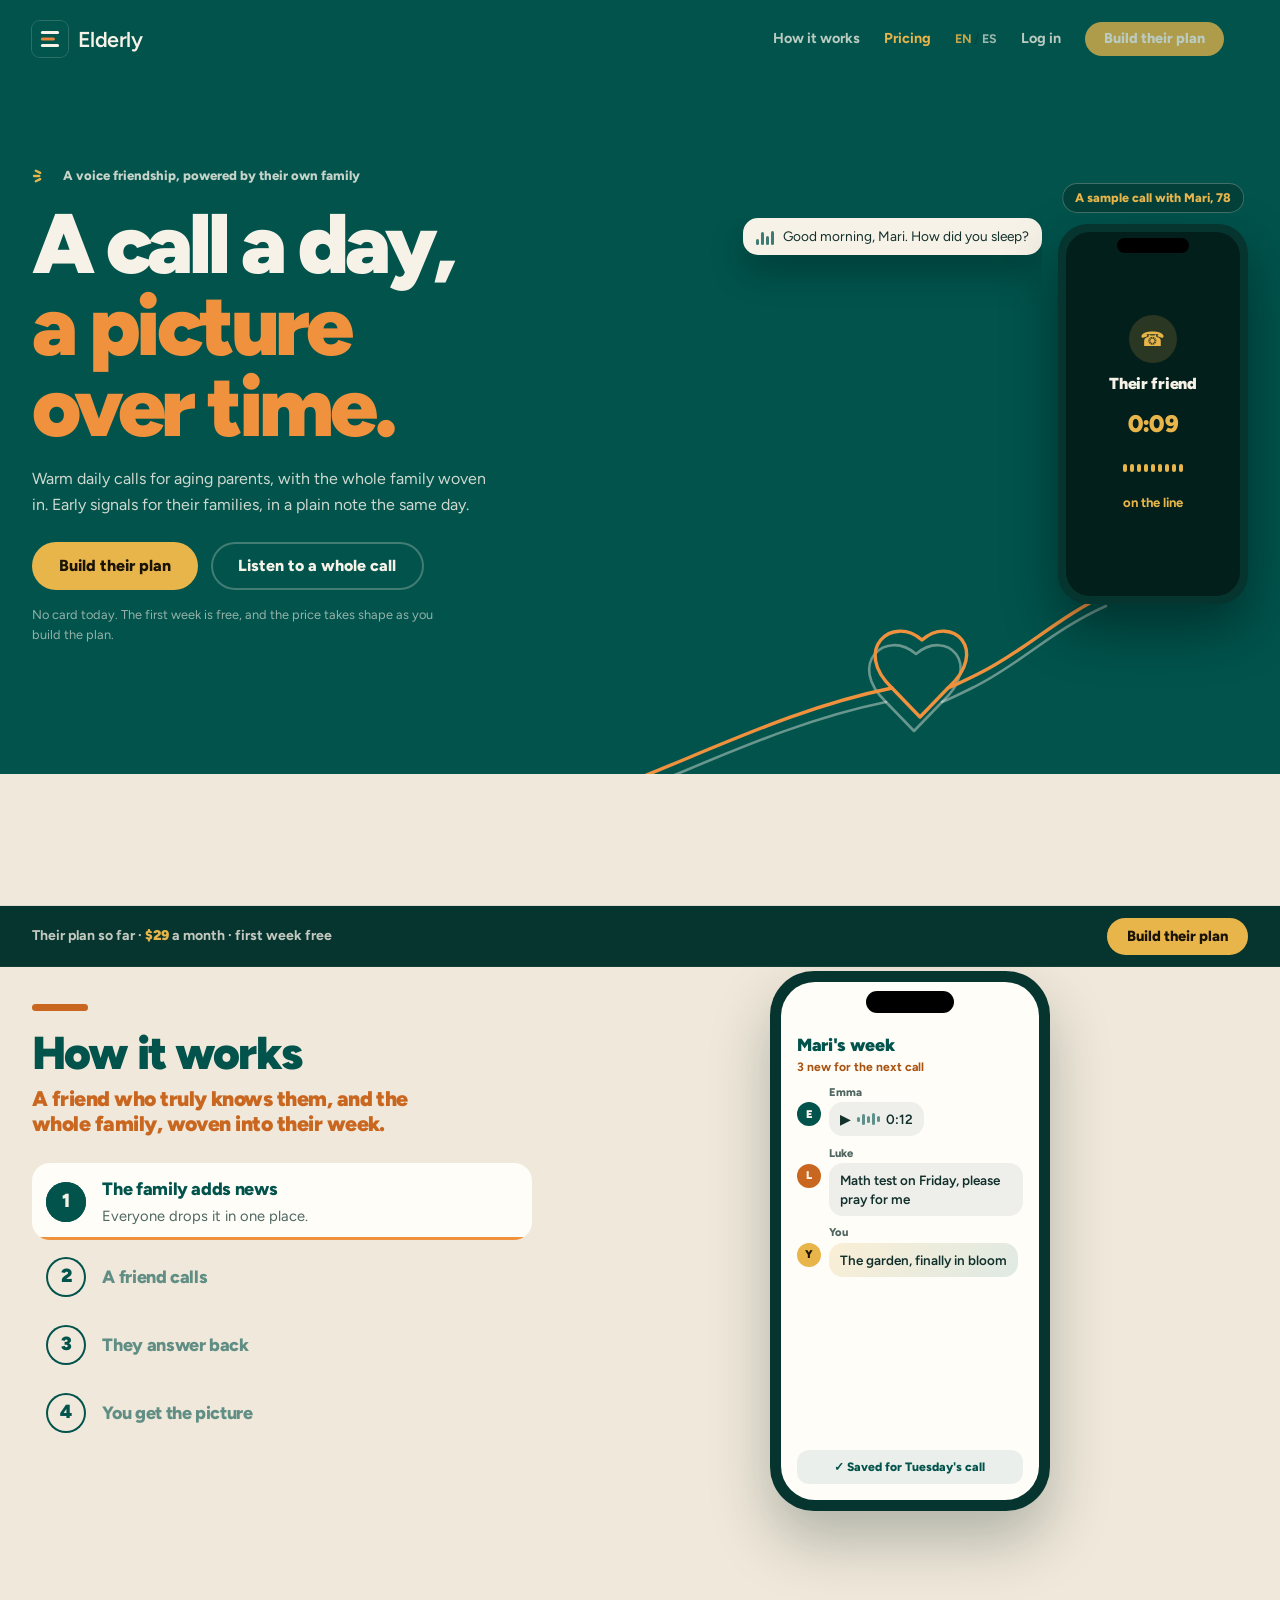
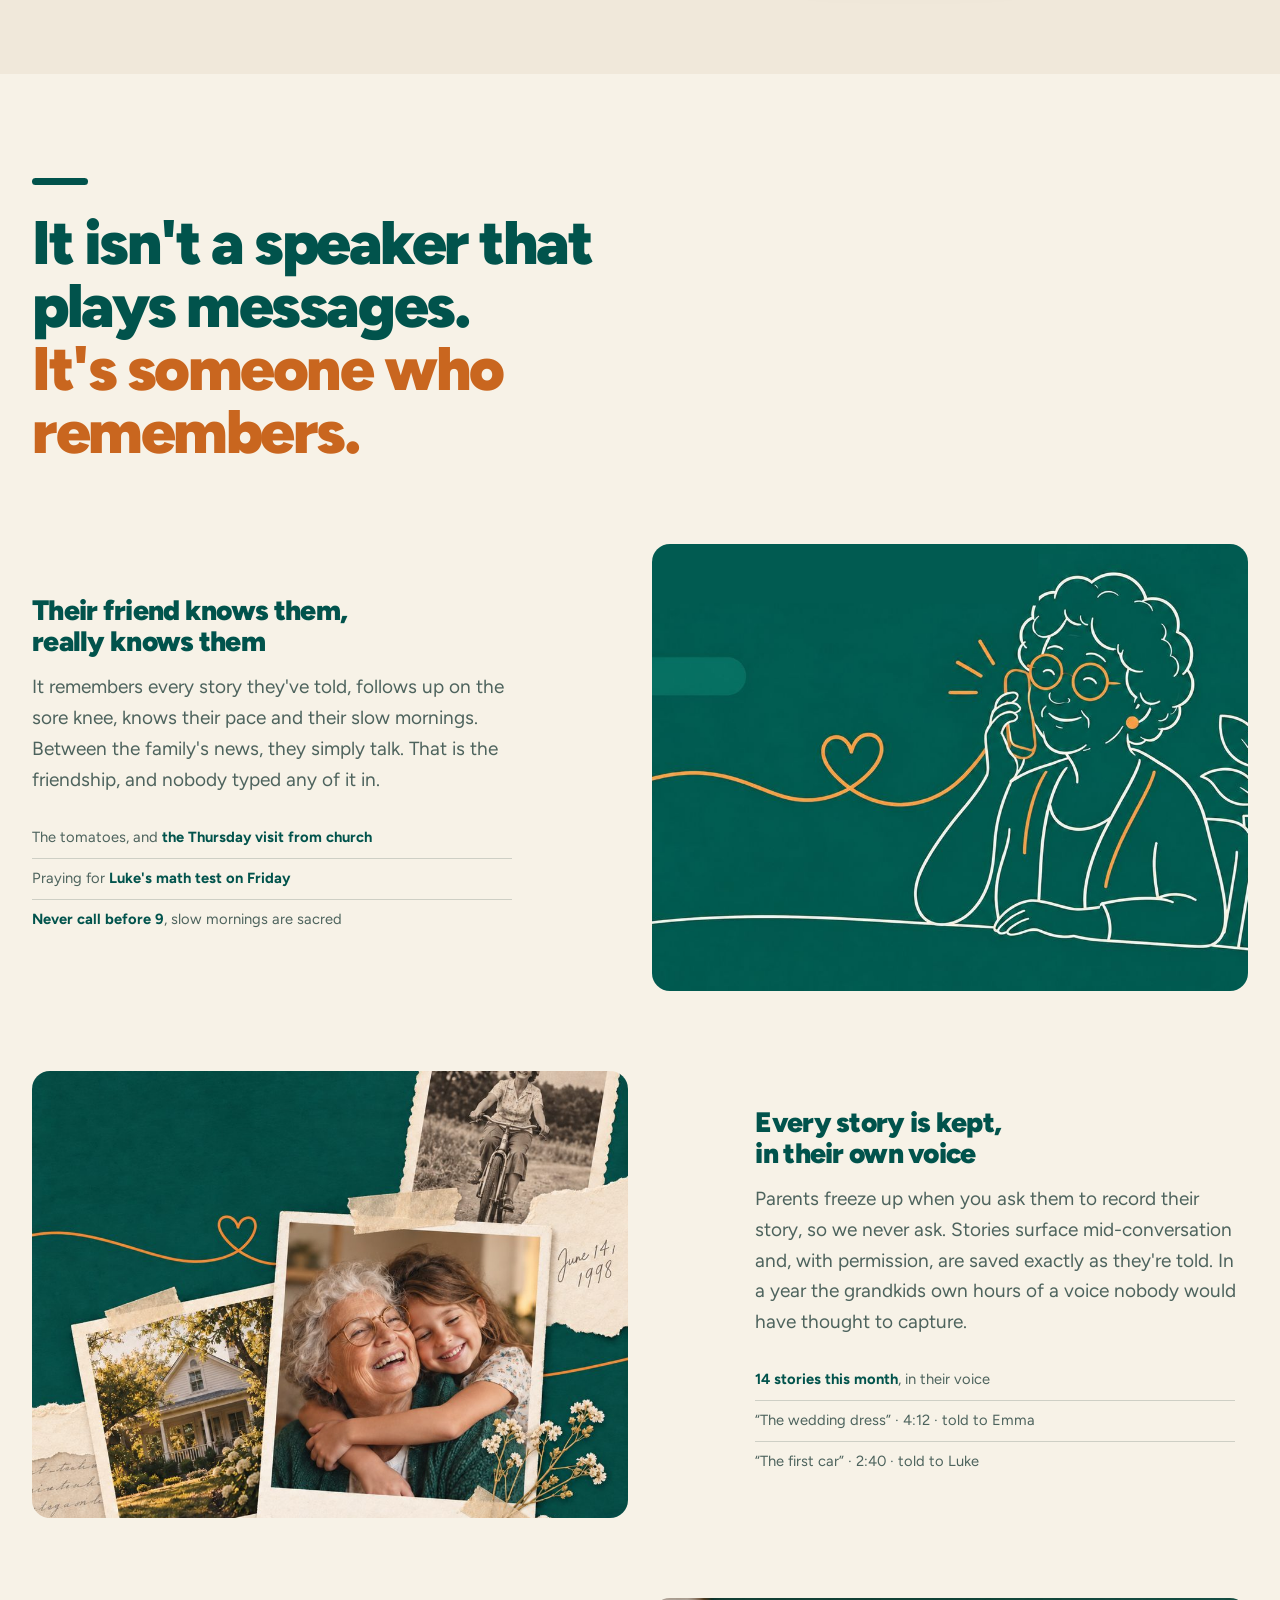
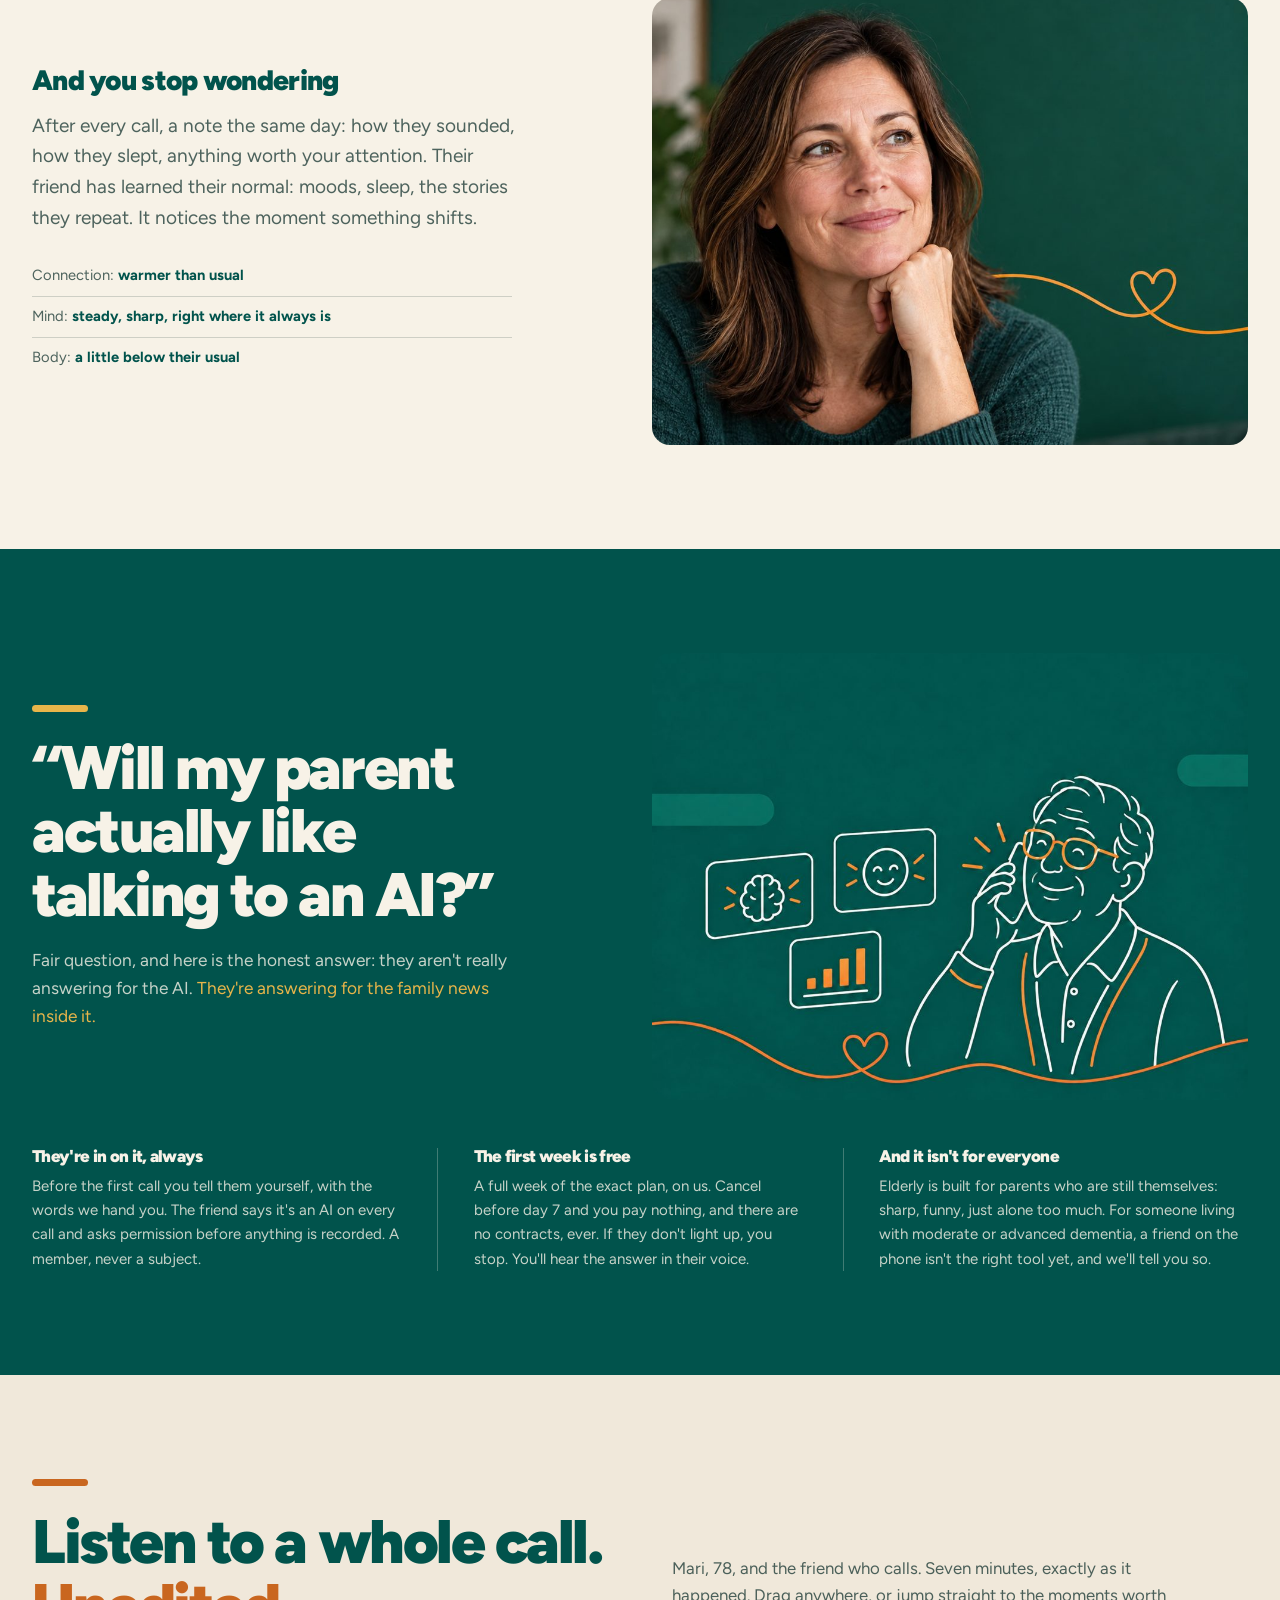
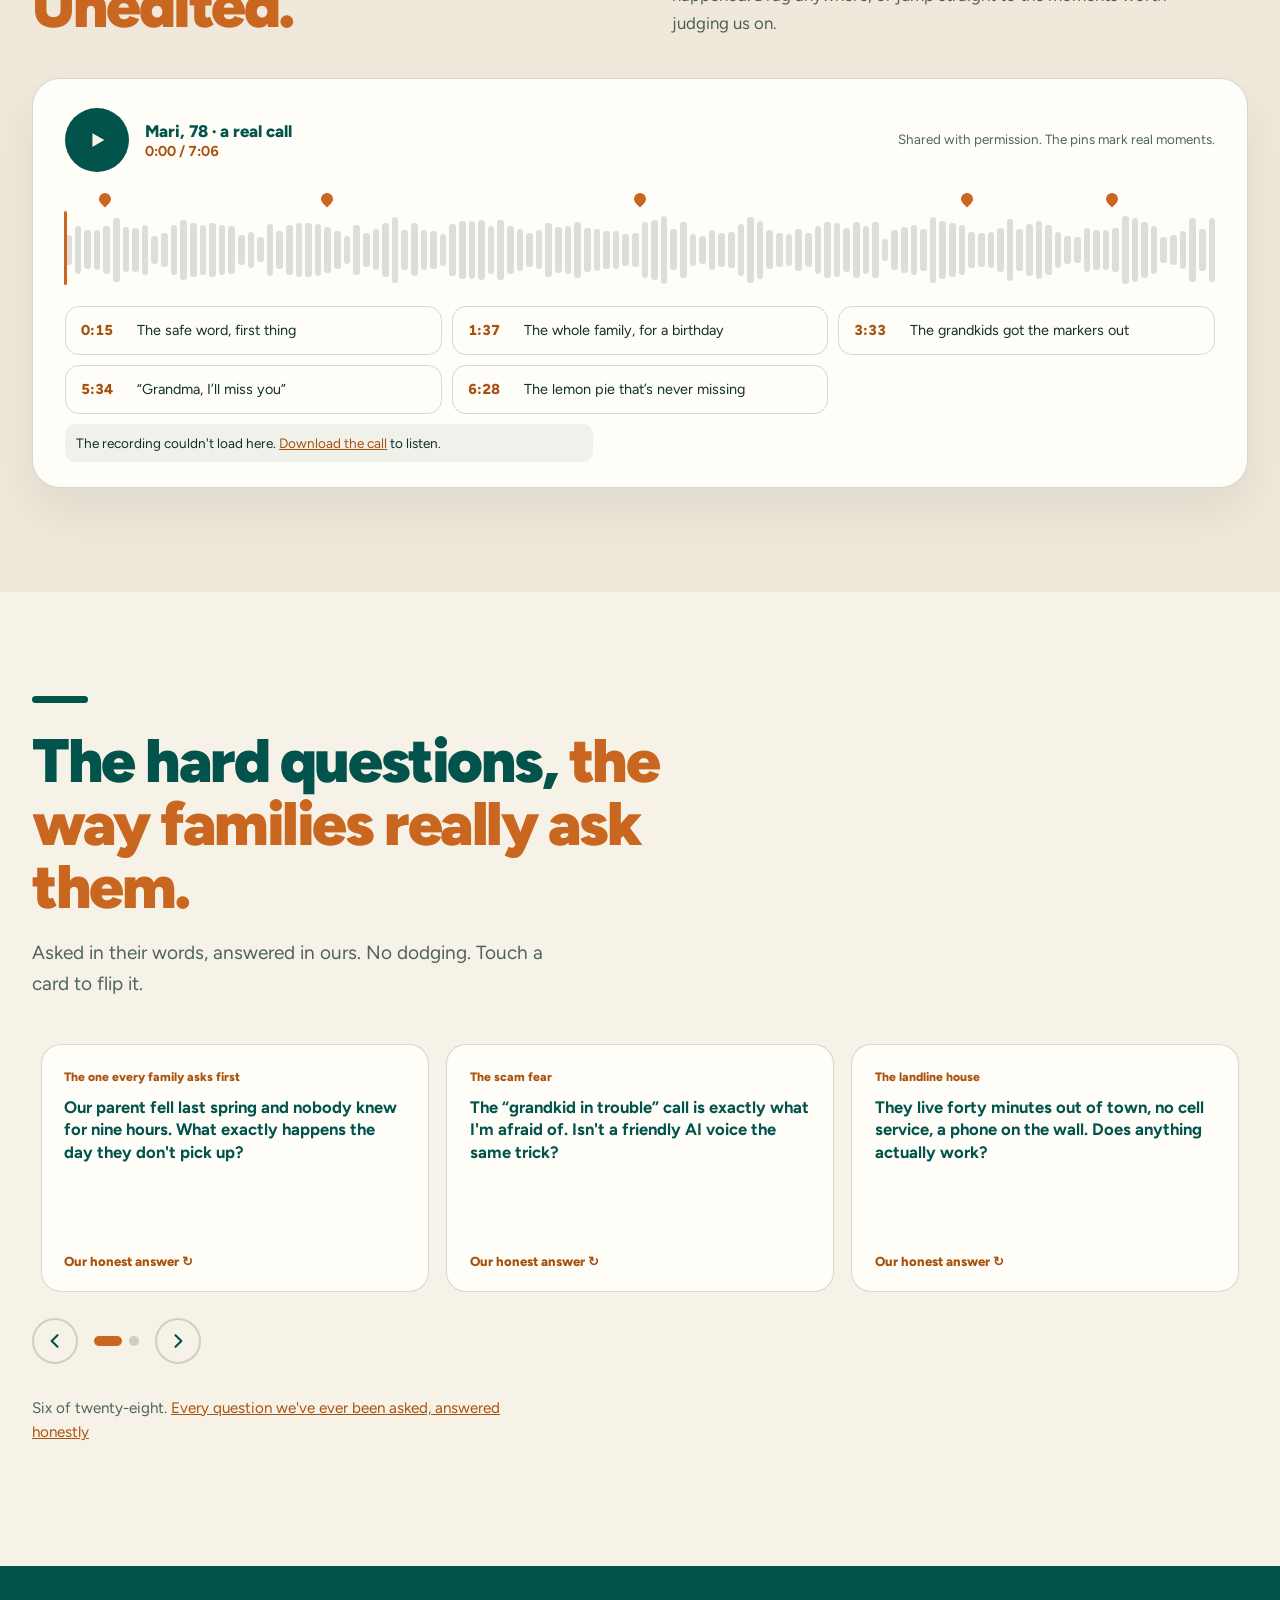
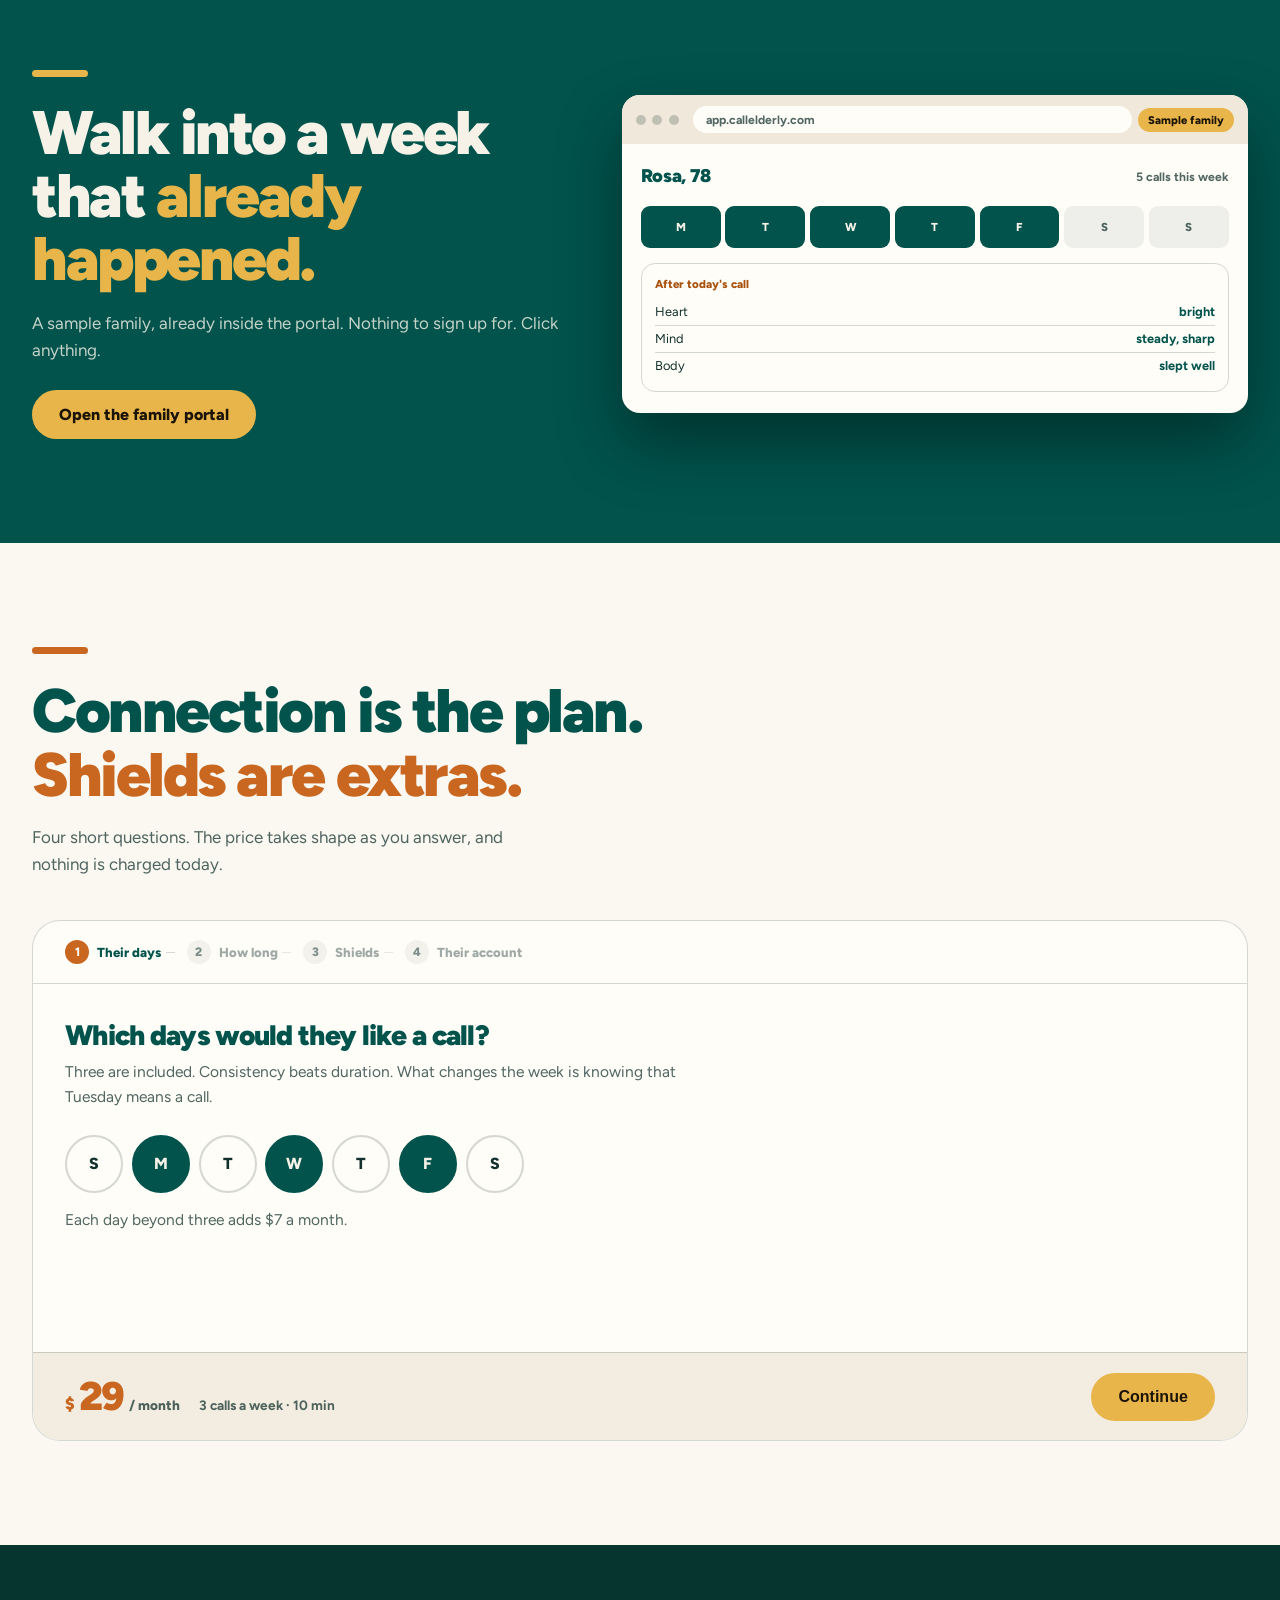
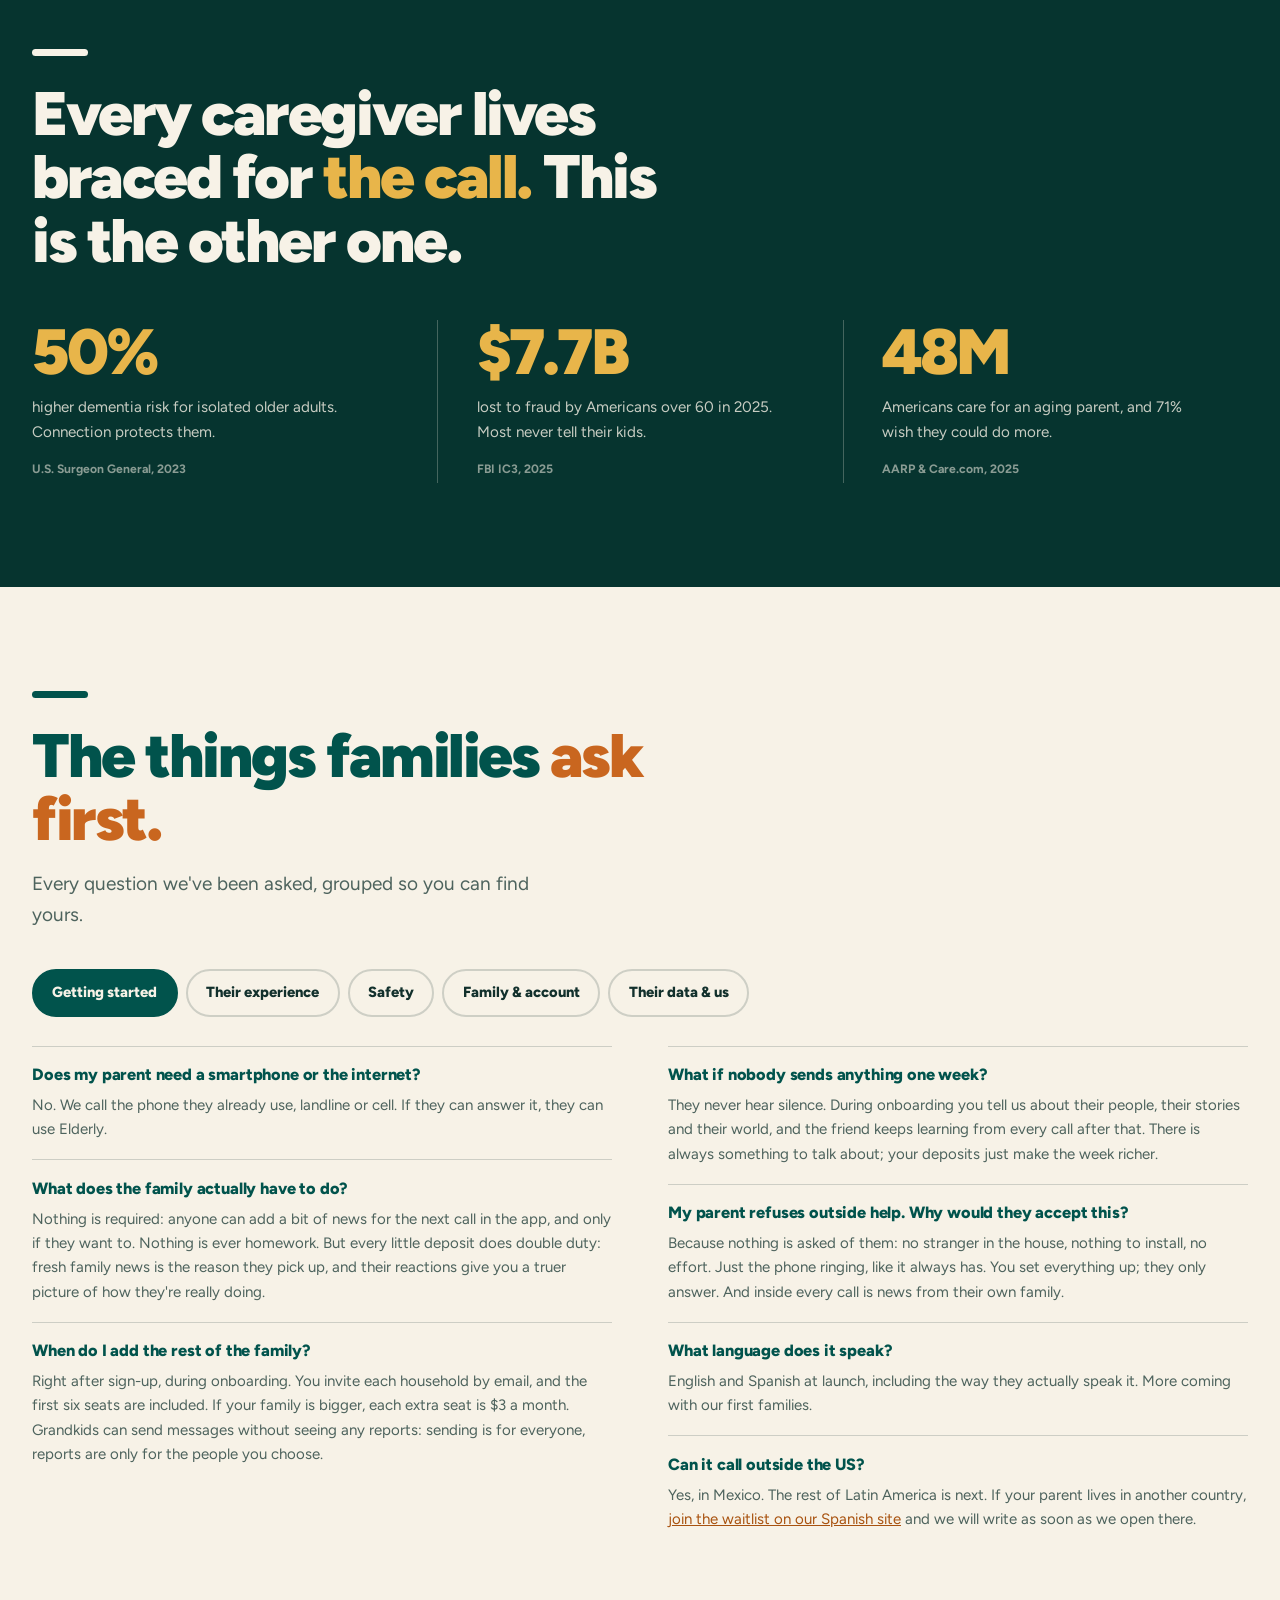
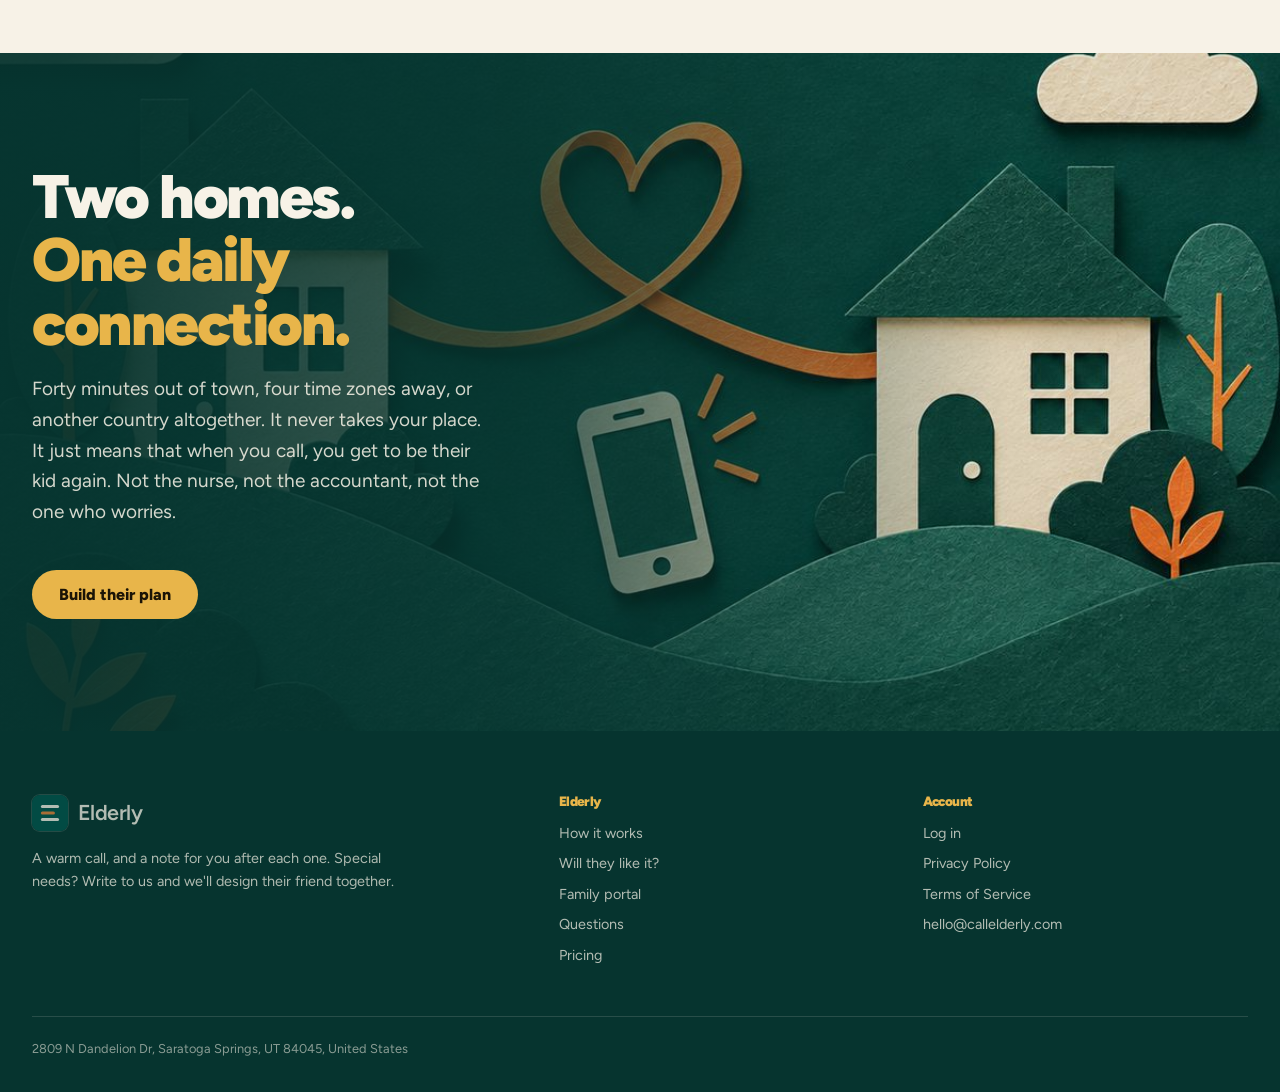
==== index.html @ 04bcf7d0 "En el celular los mensajes de la llamada ya no mueven la pagina Co-Authored-By: Claude Opus 5 <norep" ====
<!DOCTYPE html>
<html lang="en">
<head>
<meta charset="utf-8">
<link rel="icon" href="/favicon.svg" type="image/svg+xml">
<meta name="viewport" content="width=device-width, initial-scale=1">
<title>Elderly · A call a day, a picture over time</title>
<meta name="description" content="Warm daily calls for aging parents, with the whole family woven in. Early signals for their families, in a plain note after every call. From $29 a month.">
<meta name="theme-color" content="#01534C">
<link rel="alternate" hreflang="en" href="https://www.callelderly.com/">
<link rel="alternate" hreflang="es" href="https://www.callelderly.com/es">
<link rel="preconnect" href="https://fonts.googleapis.com">
<link rel="preconnect" href="https://fonts.gstatic.com" crossorigin>
<link href="https://fonts.googleapis.com/css2?family=Figtree:wght@400;500;600;700;800;900&family=Instrument+Serif:ital@0;1&display=swap" rel="stylesheet">
<style>
:root{
  /* core */
  --teal:#01534C; --forest:#06342F; --teal-up:#0C685E;
  --cream:#F7F2E7; --amber:#F0913E;
  /* extended, sampled from the brand photography */
  --oat:#F0E8DA; --honey:#E8B54A; --amber-dp:#C9661F; --amber-tx:#A8520F;
  --ink:#12302C; --ink-soft:rgba(18,48,44,.74);
  --rule:rgba(18,48,44,.18); --rule-c:rgba(247,242,231,.26);
  --w:min(100% - 3rem, 76rem);
}
*{box-sizing:border-box}
html{scroll-behavior:smooth}
body{margin:0;background:var(--cream);color:var(--ink);
  font-family:"Figtree",-apple-system,BlinkMacSystemFont,"Segoe UI",Roboto,sans-serif;
  font-size:19px;line-height:1.62;-webkit-font-smoothing:antialiased;overflow-x:hidden}
h1,h2,h3,h4{margin:0;font-weight:900;letter-spacing:-.04em;line-height:1.02;color:var(--teal)}
.d1{font-size:clamp(2.3rem,4.7vw,4.3rem)}
.d2{font-size:clamp(2.1rem,4.8vw,3.9rem);line-height:1.03}
.d3{font-size:clamp(1.3rem,2.2vw,1.85rem);letter-spacing:-.025em;line-height:1.12}
p{margin:0 0 1.05rem;max-width:33rem;color:var(--ink-soft)}
a{color:var(--amber-tx)}
img{display:block;max-width:100%}
:focus-visible{outline:3px solid var(--amber-tx);outline-offset:3px}
.w{width:var(--w);margin-inline:auto}
.pad{padding:6.5rem 0}
@media(max-width:800px){.pad{padding:3.6rem 0}body{font-size:18px}}
.serif{font-family:"Instrument Serif",Georgia,serif;font-weight:400;letter-spacing:-.01em}
.amb{color:var(--amber)}
.ter{color:var(--amber-dp)}
.ter-s{color:var(--amber-tx)}
.hon{color:var(--honey)}

/* surfaces */
.s-teal{background:var(--teal);color:var(--cream)}
.s-forest{background:var(--forest);color:var(--cream)}
.s-oat{background:var(--oat)}
.s-teal h1,.s-teal h2,.s-teal h3,.s-teal h4,.s-forest h2,.s-forest h3,.s-forest h4{color:var(--cream)}
.s-teal p,.s-forest p{color:rgba(247,242,231,.8)}
.s-teal a,.s-forest a{color:var(--honey)}
.s-oat h2,.s-oat h3,.s-oat h4{color:var(--teal)}

/* rules: the logo bar used as a structural device */
.bar{height:7px;border-radius:4px;background:var(--teal);width:56px}
.bar.a{background:var(--amber)} .bar.t{background:var(--amber-dp)} .bar.c{background:var(--cream)} .bar.h{background:var(--honey)}
hr.hair{border:0;border-top:1px solid var(--rule);margin:0}
.s-teal hr.hair,.s-forest hr.hair{border-top-color:var(--rule-c)}

/* buttons */
.btn{display:inline-flex;align-items:center;gap:.5rem;background:var(--honey);color:#1B1406;text-decoration:none;
  font-weight:800;padding:.92rem 1.7rem;border-radius:999px;font-size:1rem;border:0;cursor:pointer;line-height:1.2}
.btn:hover{background:var(--amber)}
.btn.line{background:transparent;color:var(--cream);box-shadow:inset 0 0 0 2px var(--rule-c)}
.btn.line:hover{box-shadow:inset 0 0 0 2px var(--amber);background:rgba(240,145,62,.12)}
.btn.dark{background:var(--teal);color:var(--cream)}
.btn.dark:hover{background:var(--forest)}
.btn.sm{padding:.55rem 1.2rem;font-size:.9rem}

/* nav */
.nav{position:absolute;top:0;left:0;right:0;z-index:30}
.nav .w{display:flex;align-items:center;gap:1.3rem;height:78px}
.logo{display:flex;align-items:center;gap:.6rem;text-decoration:none;color:var(--cream);font-weight:600;font-size:1.35rem;letter-spacing:-.02em}
.logo .mark{width:36px;height:36px;flex:none;border-radius:8px;box-shadow:0 0 0 1px rgba(247,242,231,.18)}
.logo i{font-style:normal;color:var(--amber)}
.nav menu{margin:0;padding:0;margin-left:auto;list-style:none;display:flex;align-items:center;gap:1.5rem;font-size:.9rem;font-weight:700}
.nav menu a{color:var(--cream);text-decoration:none;opacity:.75}
.nav menu a:hover{opacity:1}
.lang{display:flex;gap:.15rem;font-size:.78rem;opacity:.85}
.lang a{opacity:.55}.lang a[aria-current]{opacity:1;color:var(--honey)!important}
@media(max-width:920px){.nav menu .hs{display:none}}

/* ---------------- HERO ---------------- */
.hero{position:relative;background:var(--teal);min-height:min(86vh,820px);display:flex;align-items:center;
  padding:6rem 0 2.6rem;overflow:hidden;isolation:isolate}
.hero .w{position:relative;z-index:2}
.hero .grid{display:grid;grid-template-columns:1.05fr .95fr;gap:2.6rem;align-items:center}
@media(max-width:1000px){.hero .grid{grid-template-columns:1fr;gap:2.2rem}}
.hero .kicker{display:flex;align-items:center;gap:.7rem;font-size:.82rem;font-weight:800;color:rgba(247,242,231,.8);margin-bottom:1.05rem}
.hero h1{color:var(--cream);max-width:12ch;font-size:clamp(3rem,6.6vw,6.2rem);line-height:.96;letter-spacing:-.05em}
.hero h1 .l2{display:block;color:var(--amber)}
.hero .sub{font-size:clamp(1rem,1.25vw,1.1rem);color:rgba(247,242,231,.84);max-width:29rem;margin-top:1.2rem}
.hero .acts{display:flex;gap:.8rem;flex-wrap:wrap;align-items:center;margin-top:1.5rem}
.hero .fine{font-size:.8rem;color:rgba(247,242,231,.6);margin-top:.9rem;max-width:26rem}
.cord{position:absolute;left:0;right:0;bottom:-2px;z-index:1;pointer-events:none}
.cord path{fill:none;stroke:var(--amber);stroke-width:4;stroke-linecap:round;stroke-linejoin:round}
.cord .echo path{stroke:var(--cream);stroke-width:3;opacity:.5}
@media(prefers-reduced-motion:no-preference){
  .cord path{stroke-dasharray:2600;stroke-dashoffset:2600;animation:draw 2.1s cubic-bezier(.5,0,.2,1) .25s forwards}
}
@keyframes draw{to{stroke-dashoffset:0}}

/* physical artifacts, deliberately different materials */
.note{position:absolute;z-index:3;background:var(--cream);color:var(--ink);padding:1rem 1.15rem;border-radius:3px;
  max-width:19rem;box-shadow:0 22px 46px rgba(0,0,0,.34);transform:rotate(-1.6deg);font-size:.88rem;line-height:1.42}
.note .t{font-size:.7rem;font-weight:800;color:var(--amber-tx);margin-bottom:.35rem}
.note .row{display:flex;justify-content:space-between;gap:.8rem;padding:.24rem 0;border-top:1px solid var(--rule)}
.note .row:first-of-type{border-top:0}
.note .row b{color:var(--teal);font-weight:800}
.note.pos{right:6%;bottom:16%}
.chip{position:absolute;z-index:3;right:34%;top:22%;display:inline-flex;align-items:center;gap:.6rem;
  background:rgba(6,52,47,.72);backdrop-filter:blur(6px);box-shadow:inset 0 0 0 1px var(--rule-c);
  color:var(--cream);border-radius:999px;padding:.55rem 1rem .55rem .7rem;font-size:.82rem;font-weight:700}
.chip .dot{width:26px;height:26px;border-radius:50%;background:var(--amber);color:#1B1406;display:grid;place-items:center;font-size:.72rem;font-weight:900}
@media(max-width:1000px){
  .hero{padding:7rem 0 3rem;min-height:0}
}


/* ---------------- HERO CALL SIMULATION ---------------- */
.callstage{display:flex;align-items:center;justify-content:flex-end;gap:1rem}
.bubbles{list-style:none;margin:0;padding:0;flex:1 1 auto;min-width:0;height:392px;overflow:hidden;
  display:flex;flex-direction:column;align-items:flex-end;justify-content:flex-start;gap:.48rem}
.b.out{opacity:0!important;transform:translateY(-14px)!important}
.b{position:relative;max-width:20rem;background:var(--cream);color:var(--ink);
  border-radius:15px;padding:.58rem .8rem;font-size:.855rem;line-height:1.36;
  box-shadow:0 16px 34px rgba(0,0,0,.26);display:flex;gap:.6rem;align-items:flex-start}
.b p{margin:0;max-width:none;color:var(--ink)}
.b::after{content:"";position:absolute;right:-8px;top:1.15rem;
  border:8px solid transparent;border-right:0;border-left-color:var(--cream)}
.b.her{background:var(--honey);margin-right:2rem}
.b.her::after{border-left-color:var(--honey)}
.vb{display:flex;align-items:flex-end;gap:2px;height:14px;flex:none;margin-top:.22rem}
.vb i{display:block;width:3px;border-radius:2px;background:var(--teal);opacity:.75}
.vb i:nth-child(1){height:6px}.vb i:nth-child(2){height:13px}
.vb i:nth-child(3){height:9px}.vb i:nth-child(4){height:14px}
.b.her .vb i{background:#5E3A12;opacity:.8}
.b.note{flex-direction:column;gap:.1rem;transform:rotate(-1.3deg);padding:.72rem .88rem;max-width:18rem}
.b.note .nt{font-size:.7rem;font-weight:800;color:var(--amber-tx);margin-bottom:.35rem}
.b.note .nr{display:flex;justify-content:space-between;gap:.9rem;padding:.2rem 0;
  border-top:1px solid var(--rule);font-size:.82rem}
.b.note .nr:first-of-type{border-top:0}
.b.note .nr b{color:var(--teal);font-weight:800}

.phone-wrap{position:relative;flex:none}
.cordlink{position:absolute;right:calc(100% - 54px);top:calc(100% - 30px);width:760px;height:300px;z-index:0;pointer-events:none;overflow:visible}
.cordlink path{fill:none;stroke:var(--amber);stroke-width:3.4;stroke-linecap:round;stroke-linejoin:round}
.cordlink .echo path{stroke:var(--cream);stroke-width:2.6;opacity:.42}
@media(prefers-reduced-motion:no-preference){
  .cordlink path{stroke-dasharray:1700;stroke-dashoffset:1700;animation:draw 2.4s cubic-bezier(.5,0,.2,1) .3s forwards}
}
@media(max-width:1000px){.cordlink{display:none}}
.ring{position:absolute;left:50%;top:50%;width:206px;height:206px;margin:-103px 0 0 -103px;
  border:2px solid var(--amber);border-radius:50%;opacity:0}
.phone{position:relative;width:190px;height:380px;border-radius:30px;background:var(--forest);
  padding:8px;box-shadow:0 24px 54px rgba(0,0,0,.4);z-index:2}
.notch{position:absolute;left:50%;top:14px;transform:translateX(-50%);width:72px;height:15px;
  border-radius:9px;background:#000;z-index:3}
.screen{position:relative;height:100%;border-radius:24px;background:#031F1B;overflow:hidden}
.scr{position:absolute;inset:0;display:flex;flex-direction:column;align-items:center;
  justify-content:center;gap:.5rem;padding:1.4rem 1rem;text-align:center}
.scr[hidden]{display:none}
.avatar{width:62px;height:62px;border-radius:50%;background:rgba(232,181,74,.16);color:var(--honey);
  display:grid;place-items:center;font-size:1.6rem;line-height:1}
.avatar.sm{width:48px;height:48px;font-size:1.25rem}
.avatar.done{background:var(--honey);color:#06342F}
.scr .who{margin:0;font-weight:900;font-size:1rem;color:var(--cream);letter-spacing:-.02em}
.scr .state{margin:0;font-size:.82rem;font-weight:700;color:var(--honey)}
.scr .timer{margin:0;font-weight:900;font-size:1.5rem;color:var(--honey);
  font-variant-numeric:tabular-nums;letter-spacing:-.03em}
.keys{display:flex;gap:.8rem;margin-top:.9rem;align-items:center}
.key{width:50px;height:50px;border-radius:50%;display:grid;place-items:center;font-size:1.2rem;border:0}
.key.no{background:rgba(247,242,231,.14);color:var(--cream)}
.key.yes{width:auto;padding:0 1.15rem;height:50px;border-radius:999px;background:var(--honey);
  color:#06342F;font:inherit;font-weight:800;font-size:.92rem;cursor:pointer}
.key.yes:hover{background:var(--cream)}
.wave{display:flex;align-items:center;gap:3px;height:26px;margin:.2rem 0}
.wave i{display:block;width:4px;height:8px;border-radius:2px;background:var(--honey)}
.replay{margin-top:.9rem;border:2px solid rgba(232,181,74,.45);background:transparent;color:var(--honey);
  font:inherit;font-weight:800;font-size:.85rem;padding:.45rem 1rem;border-radius:999px;cursor:pointer}
.replay:hover{border-color:var(--honey)}

/* motion, only when the visitor allows it */
.callstage.js .b{opacity:0;transform:translateX(22px) rotate(0)}
.callstage.js .b.note{transform:translateX(22px) rotate(-1.3deg)}
@media(prefers-reduced-motion:no-preference){
  .callstage.js .b{transition:opacity .5s ease,transform .5s cubic-bezier(.2,.7,.3,1)}
  .callstage.js .b[data-in]{opacity:1;transform:none}
  .callstage.js .b.note[data-in]{opacity:1;transform:rotate(-1.3deg)}
  .callstage.ringing .ring{animation:pulse 1.9s ease-out infinite}
  .callstage.ringing .r2{animation-delay:.95s}
  .callstage.live .wave i{animation:talk 1s ease-in-out infinite}
  .wave i:nth-child(2){animation-delay:.08s}.wave i:nth-child(3){animation-delay:.16s}
  .wave i:nth-child(4){animation-delay:.24s}.wave i:nth-child(5){animation-delay:.32s}
  .wave i:nth-child(6){animation-delay:.4s}.wave i:nth-child(7){animation-delay:.48s}
  .wave i:nth-child(8){animation-delay:.56s}.wave i:nth-child(9){animation-delay:.64s}
}
@media(prefers-reduced-motion:reduce){
  .callstage.js .b{opacity:1;transform:none}
  .callstage.js .b.note{transform:rotate(-1.3deg)}
}
@keyframes pulse{0%{opacity:.5;transform:scale(.72)}100%{opacity:0;transform:scale(1.35)}}
@keyframes talk{0%,100%{height:7px}50%{height:24px}}

@media(max-width:1000px){
  .callstage{flex-direction:column;align-items:center;gap:1.4rem}
  /* En vertical la lista tiene alto fijo y crece desde abajo, como un chat: asi la
     pagina no salta cada vez que entra o se va un mensaje. Arriba se desvanece. */
  .bubbles{order:2;align-items:stretch;width:100%;max-width:26rem;
    height:clamp(210px,30svh,280px);justify-content:flex-end;overflow:hidden;
    -webkit-mask-image:linear-gradient(to bottom,transparent 0,#000 16%,#000 100%);
            mask-image:linear-gradient(to bottom,transparent 0,#000 16%,#000 100%)}
  .b{max-width:none}
  .b::after{display:none}
  .b.her{margin-right:0;margin-left:2rem}
  .phone-wrap{order:1}
  .callstage.js .b,.callstage.js .b.note{transform:translateY(14px)}
  .callstage.js .b[data-in]{transform:none}
  .callstage.js .b.note[data-in]{transform:rotate(-1.3deg)}
}

/* ---------------- THE WEEK ---------------- */
.week{display:grid;grid-template-columns:.9fr 1.35fr .9fr;gap:3rem;margin-top:3.2rem}
@media(max-width:900px){.week{grid-template-columns:1fr;gap:2.2rem}}
.day{font-family:"Instrument Serif",Georgia,serif;font-size:2.6rem;line-height:1;color:var(--amber-dp);margin-bottom:.7rem}
.week p{max-width:none;font-size:.97rem}
.week .mid{border-left:1px solid var(--rule);border-right:1px solid var(--rule);padding-inline:3rem}
@media(max-width:900px){.week .mid{border:0;border-top:1px solid var(--rule);border-bottom:1px solid var(--rule);padding:2rem 0}}

/* ---------------- EDITORIAL ROWS ---------------- */
.ed{display:grid;grid-template-columns:repeat(12,1fr);gap:1.5rem;align-items:center;margin-top:5rem}
.ed:first-of-type{margin-top:3rem}
.ed .t{grid-column:1/6}
.ed .i{grid-column:7/13}
.ed.rev .t{grid-column:8/13}
.ed.rev .i{grid-column:1/7;grid-row:1}
.ed img{width:100%;aspect-ratio:4/3;object-fit:cover;border-radius:18px}
@media(max-width:900px){.ed{grid-template-columns:1fr;gap:1.4rem;margin-top:3.2rem}
  .ed .t,.ed .i,.ed.rev .t,.ed.rev .i{grid-column:1/-1;grid-row:auto}}
.lines{margin-top:1.4rem;max-width:30rem}
.lines div{padding:.5rem 0;border-top:1px solid var(--rule);font-size:.92rem;color:var(--ink-soft)}
.lines div:first-child{border-top:0}
.lines b{color:var(--teal)}
.s-teal .lines div{border-top-color:var(--rule-c);color:rgba(247,242,231,.8)}
.s-teal .lines b{color:var(--honey)}

/* ---------------- PROMISES ---------------- */
.prom{display:grid;grid-template-columns:repeat(3,1fr);gap:0;margin-top:3rem}
@media(max-width:860px){.prom{grid-template-columns:1fr}}
.prom>div{padding:0 2.2rem;border-left:1px solid var(--rule-c)}
.prom>div:first-child{padding-left:0;border-left:0}
.prom>div:last-child{padding-right:0}
@media(max-width:860px){.prom>div{padding:1.8rem 0 0;border-left:0;border-top:1px solid var(--rule-c)}
  .prom>div:first-child{padding-top:0;border-top:0}}
.prom h4{font-size:1.06rem;margin-bottom:.55rem}
.prom p{font-size:.94rem;max-width:none;margin:0}

/* ---------------- QUESTIONS ---------------- */
.qs{columns:2;column-gap:3.5rem;margin-top:3rem}
@media(max-width:860px){.qs{columns:1}}
details{break-inside:avoid;border-top:1px solid var(--rule);padding:1.2rem 0}
details summary{cursor:pointer;list-style:none;display:block}
details summary::-webkit-details-marker{display:none}
details .lbl{font-size:.74rem;font-weight:800;color:var(--amber-tx);margin-bottom:.4rem}
details .ask{font-size:1.02rem;font-weight:700;color:var(--teal);line-height:1.34;display:flex;gap:.8rem}
details .ask::after{content:"+";margin-left:auto;color:var(--amber-tx);font-weight:900;flex:none}
details[open] .ask::after{content:"–"}
details .ans{margin:.8rem 0 0;font-size:.95rem;max-width:none;padding-left:0;border-left:3px solid var(--amber);padding-left:1rem}

/* ---------------- PRICE ---------------- */
.pricegrid{display:grid;grid-template-columns:1.1fr .9fr;gap:4rem;margin-top:3rem;align-items:start}
@media(max-width:900px){.pricegrid{grid-template-columns:1fr;gap:2.4rem}}
.bignum{font-size:clamp(5rem,13vw,10rem);font-weight:900;letter-spacing:-.06em;line-height:.82;color:var(--amber-dp)}
.incl{margin:2rem 0 0;padding:0;list-style:none;max-width:30rem}
.incl li{padding:.72rem 0;border-top:1px solid var(--rule);font-size:1rem;display:flex;gap:.9rem}
.incl li::before{content:"";width:22px;height:6px;border-radius:3px;background:var(--amber);flex:none;margin-top:.62rem}
.addon{padding:1.3rem 0;border-top:1px solid var(--rule)}
.addon:first-of-type{border-top:0;padding-top:0}
.addon .h{display:flex;justify-content:space-between;gap:1rem;align-items:baseline}
.addon h4{font-size:1.02rem}
.addon .p{color:var(--amber-tx);font-weight:900;white-space:nowrap}
.addon p{font-size:.92rem;margin:.35rem 0 0;max-width:none}

/* ---------------- STATS ---------------- */
.stats{display:grid;grid-template-columns:repeat(3,1fr);gap:0;margin-top:3rem}
@media(max-width:820px){.stats{grid-template-columns:1fr}}
.stats>div{padding:0 2.4rem;border-left:1px solid var(--rule-c)}
.stats>div:first-child{padding-left:0;border-left:0}
@media(max-width:820px){.stats>div{padding:1.8rem 0 0;border-left:0;border-top:1px solid var(--rule-c)}
  .stats>div:first-child{padding-top:0;border-top:0}}
.stats b{display:block;font-size:clamp(2.8rem,5vw,4rem);font-weight:900;letter-spacing:-.05em;line-height:1;color:var(--honey)}
.stats p{font-size:.95rem;margin:.7rem 0 .5rem;max-width:20rem}
.stats cite{font-style:normal;font-size:.76rem;font-weight:700;opacity:.55}

/* ---------------- FULL BLEED ---------------- */
.bleed{position:relative;isolation:isolate}
.bleed>img{width:100%;height:100%;object-fit:cover;position:absolute;inset:0;z-index:-2}
.bleed .veil{position:absolute;inset:0;z-index:-1}
.bleed .w{padding:7rem 0}
@media(max-width:800px){.bleed .w{padding:4rem 0}}

/* ---------------- AUDIO ---------------- */
audio{width:100%;max-width:34rem;margin-top:1.2rem}


/* ---------------- PLAN BUILDER ---------------- */
.sr-only{position:absolute;width:1px;height:1px;overflow:hidden;clip:rect(0 0 0 0);white-space:nowrap}
.tiny{font-size:.83rem;color:var(--ink-soft);margin:.7rem 0 0;max-width:34rem}
.wiz{margin-top:2.6rem;background:#FFFDF8;border:1px solid var(--rule);border-radius:28px;overflow:hidden}

.rail{list-style:none;display:flex;margin:0;padding:1.2rem 2rem;gap:.2rem;
  border-bottom:1px solid var(--rule);flex-wrap:wrap}
.rail li{display:flex;align-items:center;gap:.5rem;font-size:.82rem;font-weight:800;color:var(--ink-soft);
  opacity:.55;padding-right:1.4rem;position:relative}
.rail li::after{content:"";position:absolute;right:.55rem;top:50%;width:.55rem;height:1px;background:var(--rule)}
.rail li:last-child::after{display:none}
.rail li i{font-style:normal;width:24px;height:24px;border-radius:50%;display:grid;place-items:center;
  background:rgba(18,48,44,.1);font-size:.76rem;color:var(--ink)}
.rail li[data-done] i{background:var(--teal);color:var(--cream)}
.rail li[aria-current]{opacity:1;color:var(--teal)}
.rail li[aria-current] i{background:var(--amber-dp);color:#fff}
@media(max-width:620px){.rail li span{display:none}.rail li{padding-right:1rem}}

.wbody{padding:2.2rem 2rem 2rem;min-height:23rem}
@media(max-width:620px){.wbody{padding:1.5rem 1.1rem}}
.wstep[hidden]{display:none}
.wstep h3{margin-bottom:.5rem}
.wstep>p{font-size:.97rem;margin-bottom:1.6rem;max-width:40rem}
@media(prefers-reduced-motion:no-preference){
  .wstep{animation:wslide .34s cubic-bezier(.2,.7,.3,1) both}
}
@keyframes wslide{from{opacity:0;transform:translateX(18px)}to{opacity:1;transform:none}}

.wrap4{display:grid;grid-template-columns:1.25fr .75fr;gap:2.6rem;align-items:start}
@media(max-width:820px){.wrap4{grid-template-columns:1fr;gap:1.8rem}}
.recap-h{font-size:.82rem;font-weight:800;color:var(--amber-tx);margin-bottom:.4rem}
ul.bd{list-style:none;margin:0;padding:0}
ul.bd li{display:flex;justify-content:space-between;gap:1rem;padding:.55rem 0;
  border-top:1px solid var(--rule);font-size:.93rem}
ul.bd li:first-child{border-top:0}
ul.bd li b{font-weight:800;color:var(--teal);white-space:nowrap}
ul.bd li.free b{color:var(--amber-tx)}
ul.bd li.sum{border-top:2px solid var(--teal);margin-top:.3rem;font-weight:800;color:var(--teal)}

.wbar{display:flex;align-items:center;gap:1.2rem;flex-wrap:wrap;
  padding:1.2rem 2rem;border-top:1px solid var(--rule);background:var(--oat)}
.wprice{margin:0;display:flex;align-items:baseline;gap:.25rem;max-width:none}
.wprice span{font-size:1.1rem;font-weight:900;color:var(--amber-dp)}
.wprice b{font-size:2.5rem;font-weight:900;letter-spacing:-.05em;color:var(--amber-dp);line-height:1}
.wprice small{font-size:.85rem;font-weight:800;color:var(--ink-soft);margin-left:.15rem}
.wprice em{font-style:normal;font-size:.85rem;font-weight:700;color:var(--ink-soft);margin-left:.9rem}
@media(max-width:620px){.wprice em{width:100%;margin:.3rem 0 0}}
.wnav{margin-left:auto;display:flex;gap:.6rem;align-items:center}
.wback{border:2px solid var(--rule);background:transparent;color:var(--teal);font:inherit;font-weight:800;
  font-size:.92rem;padding:.72rem 1.25rem;border-radius:999px;cursor:pointer}
.wback:hover{border-color:var(--amber-dp)}
.wback[hidden]{display:none}

.tiny{font-size:.83rem;color:var(--ink-soft);margin:.9rem 0 0;max-width:36rem}
.sr-only{position:absolute;width:1px;height:1px;overflow:hidden;clip:rect(0 0 0 0);white-space:nowrap}
.days{display:flex;gap:.55rem;flex-wrap:wrap}
.day-btn{width:58px;height:58px;border-radius:50%;border:2px solid var(--rule);background:transparent;
  color:var(--ink);font:inherit;font-weight:800;font-size:1rem;cursor:pointer;position:relative}
.day-btn em{position:absolute;width:1px;height:1px;overflow:hidden;clip:rect(0 0 0 0)}
.day-btn:hover{border-color:var(--amber-dp)}
.day-btn[aria-pressed="true"]{background:var(--teal);border-color:var(--teal);color:var(--cream)}
.opts{display:flex;gap:.6rem;flex-wrap:wrap}
.opt{border:2px solid var(--rule);background:transparent;color:var(--ink);font:inherit;font-weight:800;
  padding:.8rem 1.3rem;border-radius:999px;cursor:pointer;font-size:.97rem}
.opt i{font-style:normal;font-weight:700;opacity:.6;font-size:.85rem;margin-left:.35rem}
.opt:hover{border-color:var(--amber-dp)}
.opt[aria-checked="true"]{background:var(--teal);border-color:var(--teal);color:var(--cream)}
.opt[aria-checked="true"] i{opacity:.8}
.sw{display:flex;gap:1rem;align-items:flex-start;padding:1rem 0;border-top:1px solid var(--rule);cursor:pointer;max-width:44rem}
.sw:first-of-type{border-top:0}
.sw input{margin:.35rem 0 0;width:20px;height:20px;accent-color:var(--teal);flex:none}
.sw b{display:block;font-size:1rem;color:var(--teal)}
.sw small{display:block;font-size:.88rem;color:var(--ink-soft);margin-top:.15rem}
.sw .amt{margin-left:auto;font-weight:900;color:var(--amber-tx);white-space:nowrap;font-size:.92rem}

form .f2{display:grid;grid-template-columns:1fr 1fr;gap:1.1rem;margin-bottom:1.1rem}
@media(max-width:560px){form .f2{grid-template-columns:1fr}}
form label{display:block;font-size:.85rem;font-weight:800;color:var(--teal)}
form input,form select{display:block;width:100%;margin-top:.4rem;padding:.78rem .95rem;font:inherit;font-size:1rem;
  border:2px solid var(--rule);border-radius:14px;background:#FFFDF8;color:var(--ink)}
form input:focus,form select:focus{border-color:var(--amber-dp);outline:none}
form .err{display:none;font-size:.8rem;font-weight:700;color:#A8320F;margin-top:.3rem}
form label.bad input{border-color:#A8320F}
form label.bad .err{display:block}
.ok{margin-top:1rem;padding:.95rem 1.2rem;background:var(--teal);color:var(--cream);border-radius:16px;font-size:.92rem;max-width:none}
.ok a{color:var(--honey)}
.ok.bad{background:#A8320F;color:#FFF6F2}
.ok.bad a{color:#FFD9C7}

/* ---------------- MOBILE NAV ---------------- */
.burger{display:none;width:44px;height:44px;border:0;background:transparent;cursor:pointer;padding:10px 8px}
.burger span{display:block;height:3px;border-radius:2px;background:var(--cream);margin:4px 0;transition:transform .22s,opacity .22s}
.burger[aria-expanded="true"] span:nth-child(1){transform:translateY(7px) rotate(45deg)}
.burger[aria-expanded="true"] span:nth-child(2){opacity:0}
.burger[aria-expanded="true"] span:nth-child(3){transform:translateY(-7px) rotate(-45deg)}
@media(max-width:920px){.burger{display:block}}
#mnav{position:fixed;inset:0;background:var(--forest);z-index:60;display:none;flex-direction:column;
  justify-content:center;gap:.4rem;padding:2rem 1.5rem}
#mnav[data-open]{display:flex}
#mnav a{color:var(--cream);text-decoration:none;font-size:1.7rem;font-weight:900;letter-spacing:-.03em;padding:.55rem 0}
#mnav a:last-of-type{color:var(--honey)}
#mnav .x{position:absolute;top:1.3rem;right:1.3rem;background:transparent;border:0;color:var(--cream);font-size:2rem;cursor:pointer;line-height:1}

/* ---------------- STICKY CTA ---------------- */
#sticky{position:fixed;left:0;right:0;bottom:0;z-index:40;background:var(--forest);color:var(--cream);
  transform:translateY(110%);transition:transform .28s ease;padding:.75rem 0}
#sticky[data-show]{transform:none}
@media(prefers-reduced-motion:reduce){#sticky{transition:none}}
#sticky .w{display:flex;align-items:center;gap:1rem}
#sticky .lbl{font-size:.88rem;font-weight:700;color:rgba(247,242,231,.78)}
#sticky b{color:var(--honey);font-weight:900}
#sticky .btn{margin-left:auto;padding:.6rem 1.25rem;font-size:.92rem}
#sticky{padding-bottom:calc(.75rem + env(safe-area-inset-bottom, 0px))}
#sticky .lm{display:none}
@media(max-width:520px){#sticky .w{gap:.75rem}#sticky .lx{display:none}#sticky .lbl{font-size:.9rem;line-height:1.2;color:var(--cream)}#sticky b{font-size:1.35rem}#sticky .lm{display:block;font-size:.76rem;font-weight:700;color:rgba(247,242,231,.72);margin-top:.1rem}#sticky .btn{flex:0 0 auto;padding:.65rem 1.05rem;white-space:nowrap}}

/* nav active state */
.nav menu a[data-active]{opacity:1;color:var(--honey)}

/* ---------------- FOOTER ---------------- */
footer{background:var(--forest);color:var(--cream);padding:4rem 0 2rem;font-size:.9rem}
footer .cols{display:grid;grid-template-columns:1.5fr 1fr 1fr;gap:2.4rem;padding-bottom:2.6rem}
@media(max-width:760px){footer .cols{grid-template-columns:1fr}}
footer h4{font-size:.85rem;color:var(--honey);margin-bottom:.8rem}
footer p{color:rgba(247,242,231,.7)}
footer a{color:var(--cream);text-decoration:none;opacity:.72}
footer a:hover{opacity:1;text-decoration:underline}
footer ul{list-style:none;padding:0;margin:0}
footer li{margin-bottom:.45rem}
footer .end{border-top:1px solid var(--rule-c);padding-top:1.4rem;font-size:.8rem;opacity:.55}

/* ---------------- HOW IT WORKS (visual flow) ---------------- */
.how-head{display:flex;align-items:flex-end;justify-content:space-between;gap:2rem;flex-wrap:wrap}
.how-head .d2{max-width:20ch}
.how-head .d2 .ter{display:block;font-size:.62em;line-height:1.12;letter-spacing:-.03em;margin-top:.5rem}
.how{position:relative;display:grid;grid-template-columns:repeat(4,1fr);gap:1.4rem;margin:3rem 0 0;padding:0;list-style:none}
.how::before{content:"";position:absolute;left:22px;right:22px;top:21px;border-top:3px dashed var(--amber);opacity:.7}
.step{position:relative;display:flex;flex-direction:column}
.step .num{width:44px;height:44px;border-radius:50%;background:var(--teal);color:var(--cream);font-weight:900;
  display:grid;place-items:center;font-size:1.05rem;position:relative;z-index:1;box-shadow:0 0 0 6px var(--oat)}
.step h3{font-size:1.22rem;letter-spacing:-.025em;line-height:1.15;margin:1.1rem 0 .4rem}
.step p{font-size:.92rem;max-width:none;margin:0 0 1rem}
.vis{margin-top:auto;background:#FFFDF8;border:1px solid var(--rule);border-radius:18px;padding:.85rem .9rem;
  font-size:.8rem;line-height:1.35;min-height:10.5rem;display:flex;flex-direction:column;gap:.45rem}
.vis .vt{font-size:.7rem;font-weight:800;color:var(--amber-tx)}
.vrow{display:flex;align-items:center;gap:.55rem;padding:.35rem .45rem;border-radius:10px;background:rgba(18,48,44,.05)}
.av{width:24px;height:24px;border-radius:50%;background:var(--teal);color:var(--cream);font-weight:900;font-size:.7rem;
  display:grid;place-items:center;flex:none}
.av.h{background:var(--honey);color:#1B1406}.av.a{background:var(--amber-dp)}
.vrow .dur{margin-left:auto;font-weight:800;color:var(--teal);font-variant-numeric:tabular-nums}
.mwave{display:inline-flex;align-items:center;gap:2px;height:12px}
.mwave i{display:block;width:3px;border-radius:2px;background:var(--teal);opacity:.6}
.mwave i:nth-child(1){height:5px}.mwave i:nth-child(2){height:11px}.mwave i:nth-child(3){height:7px}.mwave i:nth-child(4){height:12px}.mwave i:nth-child(5){height:6px}
.vis.dark{background:var(--forest);border-color:var(--forest);color:var(--cream)}
.vis.dark .vt{color:var(--honey)}
.vb2{background:var(--cream);color:var(--ink);border-radius:12px;padding:.45rem .6rem;max-width:92%}
.vb2.them{background:var(--honey);align-self:flex-end}
.vnote .nr{display:flex;justify-content:space-between;gap:.6rem;padding:.3rem 0;border-top:1px solid var(--rule)}
.vnote .nr:first-of-type{border-top:0}
.vnote .nr b{color:var(--teal);text-align:right}
.how-foot{display:flex;align-items:center;gap:1rem 1.6rem;flex-wrap:wrap;margin-top:2.4rem;padding-top:1.6rem;border-top:1px solid var(--rule)}
.how-foot p{margin:0;font-size:.95rem}
.how-foot .btn{margin-left:auto}
@media(max-width:1000px){.how{grid-template-columns:repeat(2,1fr);row-gap:2.4rem}.how::before{display:none}}
@media(max-width:620px){
  .how{grid-template-columns:1fr;gap:2rem;padding-left:0}
  .how::before{display:block;left:21px;right:auto;top:22px;bottom:22px;border-top:0;border-left:3px dashed var(--amber)}
  .step{padding-left:62px}
  .step .num{position:absolute;left:0;top:0}
  .step h3{margin-top:.55rem}
  .how-foot .btn{margin-left:0}
}

/* ---------------- CALL PLAYER ---------------- */
.player{margin-top:1.5rem;background:var(--teal);color:var(--cream);border-radius:22px;padding:1.2rem 1.3rem 1rem;max-width:36rem}
.ptop{display:flex;align-items:center;gap:1rem}
.pp{width:58px;height:58px;border-radius:50%;background:var(--honey);color:#1B1406;border:0;display:grid;place-items:center;cursor:pointer;flex:none}
.pp:hover{background:var(--amber)}
.pp svg{width:22px;height:22px}
.pmeta{display:flex;flex-direction:column;line-height:1.25}
.pmeta b{font-size:.98rem;font-weight:800}
.ptime{font-size:.9rem;font-weight:700;color:var(--honey);font-variant-numeric:tabular-nums}
.track{position:relative;height:44px;margin-top:.9rem;cursor:pointer;touch-action:none;border-radius:6px}
.track .tr{position:absolute;left:0;right:0;top:50%;height:6px;margin-top:-3px;border-radius:3px;background:rgba(247,242,231,.22)}
.track .fill{position:absolute;left:0;top:50%;height:6px;margin-top:-3px;border-radius:3px;background:var(--amber);width:0}
.track .knob{position:absolute;top:50%;left:0;width:18px;height:18px;margin:-9px 0 0 -9px;border-radius:50%;background:var(--cream);box-shadow:0 2px 8px rgba(0,0,0,.3);pointer-events:none}
.pin{position:absolute;top:0;width:18px;height:18px;margin-left:-9px;padding:0;border:0;background:transparent;cursor:pointer}
.pin::before{content:"";position:absolute;left:3px;top:0;width:12px;height:12px;border-radius:50% 50% 50% 0;transform:rotate(-45deg);background:var(--honey)}
.pin[data-on]::before{background:var(--cream)}
.moments{list-style:none;margin:.5rem 0 0;padding:0}
.moments button{display:flex;align-items:baseline;gap:.9rem;width:100%;text-align:left;background:transparent;border:0;
  border-top:1px solid var(--rule-c);color:rgba(247,242,231,.82);font:inherit;font-size:.9rem;padding:.6rem 0;cursor:pointer}
.moments button:hover,.moments button[data-on]{color:var(--cream)}
.moments time{font-weight:800;color:var(--honey);font-variant-numeric:tabular-nums;min-width:2.6rem}
.moments button[data-on] span{font-weight:800}
.pfine{font-size:.8rem;color:rgba(247,242,231,.62);margin:.6rem 0 0}
.perr{font-size:.85rem;color:var(--cream);background:rgba(0,0,0,.2);border-radius:10px;padding:.5rem .7rem;margin:.6rem 0 0}

/* ---------------- FLIP CARDS ---------------- */
.cards{display:grid;grid-template-columns:repeat(3,1fr);gap:1.1rem;margin-top:2.6rem}
@media(max-width:980px){.cards{grid-template-columns:repeat(2,1fr)}}
@media(max-width:620px){.cards{grid-template-columns:1fr}}
.fc{perspective:1400px;background:none;border:0;padding:0;margin:0;font:inherit;text-align:left;cursor:pointer;color:inherit;border-radius:20px}
.fc-in{display:grid;height:100%;transform-style:preserve-3d;transition:transform .6s cubic-bezier(.3,.7,.3,1)}
.fc[aria-pressed="true"] .fc-in{transform:rotateY(180deg)}
.face{grid-area:1/1;-webkit-backface-visibility:hidden;backface-visibility:hidden;border-radius:20px;padding:1.4rem 1.4rem 1.2rem;
  display:flex;flex-direction:column;gap:.55rem;min-height:15.5rem}
.face.front{background:#FFFDF8;border:1px solid var(--rule)}
.fc:hover .face.front{border-color:var(--amber-dp)}
.face.back{background:var(--teal);color:rgba(247,242,231,.88);transform:rotateY(180deg)}
.face .lbl{font-size:.76rem;font-weight:800;color:var(--amber-tx)}
.face.back .lbl{color:var(--honey)}
.face .q{font-size:1.04rem;font-weight:700;color:var(--teal);line-height:1.34}
.face .a{font-size:.95rem;line-height:1.5}
.face .turn{margin-top:auto;font-size:.82rem;font-weight:800;color:var(--amber-tx)}
.face.back .turn{color:var(--honey)}
@media(prefers-reduced-motion:reduce){.fc-in{transition:none}}

/* ---------------- FAMILY PORTAL ---------------- */
.portal{display:grid;grid-template-columns:.92fr 1.08fr;gap:3.5rem;align-items:center}
@media(max-width:960px){.portal{grid-template-columns:1fr;gap:2.6rem}}
.pq{list-style:none;padding:0;margin:1.8rem 0 0;max-width:32rem}
.pq a{display:block;padding:.8rem 0;border-top:1px solid var(--rule-c);text-decoration:none}
.pq a:hover b{color:var(--honey)}
.pq b{display:block;color:var(--cream);font-size:1rem;font-weight:800}
.pq span{display:block;font-size:.9rem;color:rgba(247,242,231,.72);margin-top:.1rem}
.portal .acts{display:flex;gap:.8rem 1.2rem;align-items:center;flex-wrap:wrap;margin-top:1.6rem}
.portal .acts small{font-size:.84rem;color:rgba(247,242,231,.66)}
.browser{background:#FFFDF8;border-radius:18px;overflow:hidden;box-shadow:0 30px 64px rgba(0,0,0,.38);color:var(--ink)}
.bbar{display:flex;align-items:center;gap:.4rem;padding:.7rem .9rem;background:var(--oat)}
.bbar i{width:10px;height:10px;border-radius:50%;background:rgba(18,48,44,.22)}
.bbar .url{margin-left:.5rem;flex:1;background:#FFFDF8;border-radius:999px;padding:.22rem .8rem;font-size:.76rem;font-weight:700;color:var(--ink-soft)}
.bbar .tag{font-size:.7rem;font-weight:800;background:var(--honey);color:#1B1406;border-radius:999px;padding:.2rem .6rem}
.bbody{padding:1.1rem 1.2rem 1.3rem}
.phead{display:flex;align-items:center;justify-content:space-between;gap:1rem;flex-wrap:wrap}
.phead b{font-size:1.15rem;font-weight:900;color:var(--teal);letter-spacing:-.02em}
.phead small{font-size:.76rem;font-weight:700;color:var(--ink-soft)}
.ptabs{display:flex;gap:.35rem;flex-wrap:wrap;margin-top:.8rem}
.ptabs span{font-size:.72rem;font-weight:800;border:1px solid var(--rule);border-radius:999px;padding:.22rem .6rem;color:var(--ink-soft)}
.ptabs span:first-child{background:var(--teal);border-color:var(--teal);color:var(--cream)}
.pgrid{display:grid;grid-template-columns:1.1fr .9fr;gap:.75rem;margin-top:1rem}
@media(max-width:520px){.pgrid{grid-template-columns:1fr}}
.pcard{border:1px solid var(--rule);border-radius:14px;padding:.75rem .8rem;font-size:.8rem;line-height:1.4}
.pcard.wide{grid-column:1/-1}
.pcard .h{font-size:.72rem;font-weight:800;color:var(--amber-tx);margin-bottom:.45rem}
.wk{display:flex;gap:.3rem}
.wk i{flex:1;height:42px;border-radius:9px;background:rgba(18,48,44,.07);display:flex;align-items:center;justify-content:center;
  font-style:normal;font-size:.72rem;font-weight:800;color:var(--ink-soft);padding:0}
.wk i.c{background:var(--teal);color:var(--cream)}
.pcard .nr{display:flex;justify-content:space-between;gap:.6rem;padding:.26rem 0;border-top:1px solid var(--rule)}
.pcard .nr:first-of-type{border-top:0}
.pcard .nr b{color:var(--teal);text-align:right}
.circle{display:flex;align-items:center;gap:.25rem;flex-wrap:wrap}
.circle .av{width:28px;height:28px;box-shadow:0 0 0 2px #FFFDF8}
.circle small{margin-left:.35rem;font-weight:700;color:var(--ink-soft)}
.mem{display:flex;align-items:center;gap:.5rem;padding:.3rem 0;border-top:1px solid var(--rule)}
.mem:first-of-type{border-top:0}
.mem .dur{margin-left:auto;font-weight:800;color:var(--teal);font-variant-numeric:tabular-nums}

/* ---------------- FAQ TABS ---------------- */
.tabs{display:flex;gap:.5rem;flex-wrap:wrap;margin-top:2.4rem}
.tab{border:2px solid var(--rule);background:transparent;border-radius:999px;padding:.62rem 1.15rem;font:inherit;font-weight:800;
  font-size:.92rem;color:var(--ink);cursor:pointer}
.tab:hover{border-color:var(--amber-dp)}
.tab[aria-selected="true"]{background:var(--teal);border-color:var(--teal);color:var(--cream)}
.tpanel{columns:2;column-gap:3.5rem;margin-top:1.8rem}
.tpanel[hidden]{display:none}
@media(max-width:860px){.tpanel{columns:1}}
.qa{break-inside:avoid;border-top:1px solid var(--rule);padding:1.1rem 0}
.qa h3{font-size:1.02rem;font-weight:800;letter-spacing:-.01em;line-height:1.32;margin-bottom:.45rem}
.qa p{font-size:.94rem;max-width:none;margin:0}
@media(prefers-reduced-motion:no-preference){.tpanel{animation:wslide .3s cubic-bezier(.2,.7,.3,1) both}}


.vnote .vt+.nr{border-top:0}
.player a{color:var(--honey)}
.s-teal .portal .btn{color:#1B1406}

.s-soft{background:#FBF8F1}
.s-soft .wbar{background:#F3EDE1}

/* how it works: one step at a time */
.how-title .ter{display:block;font-size:.5em;line-height:1.15;letter-spacing:-.025em;margin-top:.6rem;max-width:30ch}
.hw{display:grid;grid-template-columns:.95fr 1.05fr;gap:3rem;align-items:center;margin-top:2.8rem}
@media(max-width:900px){.hw{grid-template-columns:1fr;gap:1.6rem}}
.hw-list{display:flex;flex-direction:column;gap:.35rem}
.hw-tab{position:relative;display:flex;align-items:center;gap:1rem;text-align:left;background:transparent;border:0;border-radius:18px;
  padding:.9rem 1rem;font:inherit;color:var(--ink);cursor:pointer;overflow:hidden}
.hw-tab .n{width:40px;height:40px;border-radius:50%;flex:none;display:grid;place-items:center;font-weight:900;
  background:transparent;color:var(--teal);box-shadow:inset 0 0 0 2px var(--teal)}
.hw-tab .tx{display:flex;flex-direction:column}
.hw-tab b{font-size:1.12rem;font-weight:800;color:var(--teal);letter-spacing:-.02em;opacity:.6}
.hw-tab small{font-size:.92rem;color:var(--ink-soft);max-height:0;opacity:0;overflow:hidden;transition:max-height .3s,opacity .3s}
.hw-tab:hover b{opacity:1}
.hw-tab[aria-selected="true"]{background:#FFFDF8}
.hw-tab[aria-selected="true"] .n{background:var(--teal);color:var(--cream)}
.hw-tab[aria-selected="true"] b{opacity:1}
.hw-tab[aria-selected="true"] small{max-height:3rem;opacity:1;margin-top:.1rem}
.hw-tab .prog{position:absolute;left:0;bottom:0;height:3px;width:0;background:var(--amber)}
.hw-tab[aria-selected="true"] .prog.run{animation:hwprog var(--hwt,6.5s) linear forwards}
@keyframes hwprog{to{width:100%}}
.hw-stage{display:grid}
.hw-panel{grid-area:1/1}
.hw-panel[hidden]{display:none}
.vis.big{min-height:0;padding:1.5rem 1.6rem;font-size:1rem;gap:.7rem;border-radius:26px;max-width:32rem;margin:0 auto;width:100%;
  box-shadow:0 24px 50px rgba(18,48,44,.14)}
.vis.big .vt{font-size:.82rem}
.vis.big .av{width:32px;height:32px;font-size:.85rem}
.vis.big .vrow{padding:.6rem .7rem;border-radius:14px}
.vis.big .vb2{padding:.7rem .9rem;border-radius:16px}
@media(prefers-reduced-motion:no-preference){.hw-panel{animation:wslide .35s cubic-bezier(.2,.7,.3,1) both}}

/* call: player beside the text */
.callgrid{display:grid;grid-template-columns:1fr 1fr;gap:3.5rem;align-items:center}
@media(max-width:900px){.callgrid{grid-template-columns:1fr;gap:1.4rem}}
.callgrid .player{max-width:none;margin-top:0}

/* carousel */
.cviewport{overflow:hidden;margin:2.6rem -.55rem 0;padding:.2rem .55rem}
.carousel .cards{display:flex;gap:0;margin:0;transition:transform .55s cubic-bezier(.3,.7,.3,1)}
.carousel .fc{flex:0 0 calc(100%/3);padding:0 .55rem;border-radius:0;background:none}
@media(max-width:980px){.carousel .fc{flex-basis:50%}}
@media(max-width:620px){.carousel .fc{flex-basis:100%}}
@media(prefers-reduced-motion:reduce){.carousel .cards{transition:none}}
.cctrl{display:flex;align-items:center;gap:1rem;margin-top:1.4rem}
.cbtn{width:46px;height:46px;border-radius:50%;border:2px solid var(--rule);background:transparent;color:var(--teal);display:grid;place-items:center;cursor:pointer}
.cbtn:hover{border-color:var(--amber-dp)}
.cbtn svg{width:20px;height:20px}
.cdots{display:flex;gap:.45rem}
.cdots button{width:10px;height:10px;border-radius:5px;border:0;padding:0;background:var(--rule);cursor:pointer;transition:width .3s}
.cdots button[aria-current="true"]{width:28px;background:var(--amber-dp)}

/* how it works phone */
.hp-wrap{display:flex;flex-direction:column;align-items:center;gap:.8rem}
.hp-label{font-size:.8rem;font-weight:800;color:var(--amber-tx)}
.hphone{position:relative;width:290px;height:560px;border-radius:44px;background:var(--forest);padding:11px;box-shadow:0 30px 60px rgba(18,48,44,.28)}
.hnotch{position:absolute;left:50%;top:20px;transform:translateX(-50%);width:88px;height:22px;border-radius:12px;background:#000;z-index:2}
.hscreen{height:100%;border-radius:34px;overflow:hidden;padding:3.2rem 1rem 1rem;display:flex;flex-direction:column;gap:.6rem;font-size:.84rem;line-height:1.35}
.hphone.light .hscreen{background:#FFFDF8;color:var(--ink)}
.hphone.dark .hscreen{background:#031F1B;color:var(--cream)}
.sh b{display:block;font-size:1.1rem;font-weight:900;color:var(--teal);letter-spacing:-.02em}
.sh small{color:var(--amber-tx);font-weight:700;font-size:.76rem}
.msg{display:flex;gap:.5rem;align-items:flex-start}
.msg .av{margin-top:1.1rem}
.msg small{display:block;font-size:.7rem;font-weight:800;color:var(--ink-soft);margin-bottom:.15rem}
.pill{display:inline-flex;align-items:center;gap:.4rem;background:rgba(18,48,44,.07);border-radius:14px;padding:.5rem .7rem;font-weight:600}
.pill.photo{background:linear-gradient(135deg,#E8B54A33,#0C685E22)}
.sfoot{margin-top:auto;font-size:.76rem;font-weight:800;color:var(--teal);text-align:center;background:rgba(1,83,76,.08);border-radius:12px;padding:.55rem}
.callhead{display:flex;flex-direction:column;align-items:center;gap:.25rem;text-align:center;margin-bottom:.4rem}
.callhead b{font-size:1rem}
.callhead .t{color:var(--honey);font-weight:900;font-variant-numeric:tabular-nums}
.callhead .avatar{margin-bottom:.2rem}
.wave.on i{background:var(--honey)}
@media(prefers-reduced-motion:no-preference){.wave.on i{animation:talk 1s ease-in-out infinite}.wave.on i:nth-child(2n){animation-delay:.2s}.wave.on i:nth-child(3n){animation-delay:.4s}}
.cap{max-width:85%;border-radius:14px;padding:.5rem .7rem}
.cap.f{background:rgba(247,242,231,.12);align-self:flex-start}
.cap.m{background:var(--honey);color:#1B1406;align-self:flex-end;font-weight:600}
.pill.play{background:var(--cream);color:var(--ink);align-self:flex-start;margin-top:.2rem}
.pill.play .mwave i{background:var(--teal)}
.rec{display:flex;flex-direction:column;align-items:center;gap:.3rem;padding:.8rem 0}
.rec .dot{width:64px;height:64px;border-radius:50%;background:var(--amber);box-shadow:0 0 0 10px rgba(240,145,62,.18)}
.rec .t{color:var(--honey);font-weight:900}
.chip{align-self:center;background:rgba(247,242,231,.1);border-radius:999px;padding:.4rem .8rem;font-size:.78rem;font-weight:700}
.notif{background:rgba(18,48,44,.06);border-radius:16px;padding:.7rem .8rem}
.notif .app{display:block;font-size:.68rem;font-weight:800;color:var(--amber-tx)}
.notif b{display:block;color:var(--teal);font-size:.98rem}
.notif small{color:var(--ink-soft)}
.rep .nr{display:flex;justify-content:space-between;gap:.5rem;padding:.55rem .2rem;border-top:1px solid var(--rule)}
.rep .nr:first-child{border-top:0}
.rep .nr b{color:var(--teal);text-align:right}
@media(max-width:620px){.hphone{width:260px;height:510px}}

/* how it works: fit in one screen, call reads as a call */
#how.pad{padding:clamp(2.2rem,5vh,4rem) 0;min-height:100svh;display:flex;align-items:center}
#how>.w{width:var(--w)}
#how .hw{margin-top:0;grid-template-columns:minmax(0,.85fr) minmax(0,1.15fr);gap:2.5rem}
#how .how-title{font-size:clamp(2rem,3.6vw,3.2rem)}
#how .how-title .ter{font-size:.46em}
#how .hw-list{margin-top:clamp(1rem,3vh,2rem)}
#how .hw-tab{padding:.7rem .9rem}
.hw-tab:focus:not(:focus-visible){outline:none}
.hphone{height:min(540px,calc(100svh - 7rem));width:auto;aspect-ratio:290/560}
.hscreen{position:relative}
.hp-call{display:flex;align-items:center;justify-content:center;gap:1.2rem}
.cbub{list-style:none;margin:0;padding:0;display:flex;flex-direction:column;align-items:flex-end;gap:.55rem;flex:1 1 auto;max-width:22rem}
.cbub .b{opacity:0}
.cbub .b.note{transform:rotate(-1.3deg)}
.hw-panel:not([hidden]) .cbub .b{animation:bubin .5s cubic-bezier(.2,.7,.3,1) forwards}
.hw-panel:not([hidden]) .cbub .b:nth-child(2){animation-delay:1s}
.hw-panel:not([hidden]) .cbub .b:nth-child(3){animation-delay:2.1s}
.hw-panel:not([hidden]) .cbub .b:nth-child(4){animation-delay:3.2s}
@keyframes bubin{from{opacity:0;translate:18px 0}to{opacity:1;translate:0 0}}
@media(prefers-reduced-motion:reduce){.cbub .b{opacity:1}.hw-panel:not([hidden]) .cbub .b{animation:none}}
.hscreen .scr{position:absolute;inset:0}
.hscreen .key.end{width:50px;height:50px;background:#C9442E;color:#fff;transform:rotate(135deg)}
.hscreen .keys{margin-top:1.4rem}
@media(max-width:1100px){
  .hp-call{flex-direction:column-reverse;gap:1rem}
  .cbub{align-items:stretch;max-width:26rem;width:100%}
  .cbub .b{max-width:none}
  .cbub .b.her{margin-right:0;margin-left:2rem}
}
@media(max-width:900px){
  #how .hw{grid-template-columns:minmax(0,1fr);gap:1.6rem}
  #how.pad{min-height:0}
  .hphone{height:420px}
}

/* hero sample label */
.phone-wrap .sample-lbl{position:absolute;left:50%;bottom:calc(100% + .7rem);transform:translateX(-50%);white-space:nowrap;
  font-size:.78rem;font-weight:800;color:var(--honey);background:rgba(6,52,47,.6);box-shadow:inset 0 0 0 1px var(--rule-c);
  padding:.3rem .8rem;border-radius:999px;z-index:3}
@media(max-width:1000px){.phone-wrap{margin-top:2rem}}

/* call player, light version */
.call-head{display:grid;grid-template-columns:1fr 1fr;gap:1.2rem 4rem;align-items:end}
.call-head p{margin:0;font-size:1.05rem}
@media(max-width:860px){.call-head{grid-template-columns:1fr}}
.player.lite{background:#FFFDF8;color:var(--ink);border:1px solid var(--rule);border-radius:28px;padding:1.8rem 2rem 1.6rem;
  max-width:none;margin-top:2.6rem;box-shadow:0 24px 50px rgba(18,48,44,.08)}
@media(max-width:620px){.player.lite{padding:1.3rem 1.1rem}}
.lite .ptop{flex-wrap:wrap}
.lite .pp{width:64px;height:64px;background:var(--teal);color:var(--cream)}
.lite .pp:hover{background:var(--amber-dp)}
.lite .pmeta b{color:var(--teal);font-size:1.05rem}
.lite .ptime{color:var(--amber-tx)}
.lite .pfine{margin:0 0 0 auto;color:var(--ink-soft);font-size:.84rem}
@media(max-width:620px){.lite .pfine{margin:0;width:100%}}
.lite .track{height:92px;margin-top:1.3rem}
.wf{position:absolute;left:0;right:0;top:22px;bottom:0;display:flex;align-items:center;gap:3px;pointer-events:none}
@media(max-width:620px){.wf{gap:1px}}
.wf i{flex:1;min-width:0;border-radius:3px;background:rgba(18,48,44,.15);min-height:4px}
.wf i.on{background:var(--teal)}
.lite .fill{display:none}
.lite .knob{top:18px;width:3px;height:74px;margin:0 0 0 -1.5px;border-radius:2px;background:var(--amber-dp);box-shadow:none}
.lite .pin::before{background:var(--amber-dp)}
.lite .pin[data-on]::before{background:var(--teal)}
.lite .moments{display:grid;grid-template-columns:repeat(3,1fr);gap:.6rem;margin-top:1.3rem}
@media(max-width:900px){.lite .moments{grid-template-columns:repeat(2,1fr)}}
@media(max-width:560px){.lite .moments{grid-template-columns:1fr}}
.lite .moments button{border:1px solid var(--rule);border-radius:14px;padding:.75rem .95rem;color:var(--ink);background:transparent;height:100%}
.lite .moments button:hover,.lite .moments button[data-on]{border-color:var(--teal);background:rgba(1,83,76,.06);color:var(--teal)}
.lite .moments time{color:var(--amber-tx)}
.lite .perr{background:rgba(18,48,44,.06);color:var(--ink)}
.player.lite a{color:var(--amber-tx)}
.skip{position:absolute;left:-9999px}
.skip:focus{left:1rem;top:1rem;position:fixed;background:var(--amber);color:#1B1406;padding:.6rem 1rem;border-radius:999px;z-index:99}
</style>
</head>
<body>
<a class="skip" href="#main">Skip to content</a>

<!-- ============ HERO ============ -->
<header class="hero">
  <nav class="nav">
    <div class="w">
      <a class="logo" href="#" aria-label="Elderly home"><svg class="mark" viewBox="0 0 1932 1932" aria-hidden="true"><rect width="1932" height="1932" rx="360" fill="#02554D"/><rect x="476" y="533" width="978" height="164" rx="82" fill="#F6F2E7"/><rect x="476" y="884" width="754" height="164" rx="82" fill="#E8843A"/><rect x="476" y="1231" width="978" height="164" rx="82" fill="#F6F2E7"/></svg><span>Elderly</span></a>
      <menu>
        <li class="hs"><a href="#how">How it works</a></li>
        <li class="hs"><a href="#price">Pricing</a></li>
        <li class="lang"><a href="#" aria-current="true">EN</a><span style="opacity:.4">/</span><a href="https://www.callelderly.com/es" hreflang="es">ES</a></li>
        <li class="hs"><a href="https://www.callelderly.com/ingresar">Log in</a></li>
        <li><a class="btn sm hs" href="#price">Build their plan</a></li>
        <li><button class="burger" id="burger" aria-expanded="false" aria-controls="mnav" aria-label="Open menu"><span></span><span></span><span></span></button></li>
      </menu>
    </div>
  </nav>

  <div class="w">
   <div class="grid">
    <div>
    <p class="kicker">
      <svg width="20" height="16" viewBox="0 0 22 18" aria-hidden="true"><g stroke="#E8B54A" stroke-width="2.6" stroke-linecap="round"><line x1="2" y1="9" x2="8" y2="9"/><line x1="4" y1="3" x2="9" y2="5.5"/><line x1="4" y1="15" x2="9" y2="12.5"/></g></svg>
      A voice friendship, powered by their own family
    </p>
    <h1 class="d1">A call a day,<span class="l2">a picture<br>over time.</span></h1>
    <p class="sub">Warm daily calls for aging parents, with the whole family woven in. Early signals for their families, in a plain note the same day.</p>
    <div class="acts">
      <a class="btn" href="#price">Build their plan</a>
      <a class="btn line" href="#call">Listen to a whole call</a>
    </div>
    <p class="fine">No card today. The first week is free, and the price takes shape as you build the plan.</p>
    </div>

    <div class="callstage" id="stage" role="group" aria-label="A sample call: the phone rings, it gets answered, and the two of them talk out loud.">
      <ul class="bubbles" id="bubbles"></ul>

      <div class="phone-wrap">
        <span class="sample-lbl">A sample call with Mari, 78</span>
        <svg class="cordlink" viewBox="0 0 760 300" aria-hidden="true">
          <g class="echo" transform="translate(-6,14)">
            <path d="M760 18 C 706 42, 672 78, 626 100 C 616 105, 606 110, 596 114"/>
            <path d="M596 114 C 638 76, 600 40, 570 66 C 540 40, 500 76, 540 114 L568 143 Z"/>
            <path d="M540 114 C 442 134, 360 176, 262 214 C 172 248, 84 280, 0 300"/>
          </g>
          <path d="M760 18 C 706 42, 672 78, 626 100 C 616 105, 606 110, 596 114"/>
          <path d="M596 114 C 638 76, 600 40, 570 66 C 540 40, 500 76, 540 114 L568 143 Z"/>
          <path d="M540 114 C 442 134, 360 176, 262 214 C 172 248, 84 280, 0 300"/>
        </svg>
        <span class="ring r1" aria-hidden="true"></span><span class="ring r2" aria-hidden="true"></span>
        <div class="phone">
          <span class="notch" aria-hidden="true"></span>
          <div class="screen">
            <div class="scr" data-s="in" hidden>
              <span class="avatar" aria-hidden="true">&#9742;</span>
              <p class="who">Their friend</p>
              <p class="state">calling…</p>
              <div class="keys">
                <span class="key no" aria-hidden="true">&#10005;</span>
                <button class="key yes" type="button" id="answer">Answer</button>
              </div>
            </div>
            <div class="scr" data-s="live">
              <span class="avatar sm" aria-hidden="true">&#9742;</span>
              <p class="who">Their friend</p>
              <p class="timer" id="timer">0:00</p>
              <div class="wave" aria-hidden="true"><i></i><i></i><i></i><i></i><i></i><i></i><i></i><i></i><i></i></div>
              <p class="state">on the line</p>
            </div>
            <div class="scr" data-s="end" hidden>
              <span class="avatar sm done" aria-hidden="true">&#10003;</span>
              <p class="who">Call ended</p>
              <p class="state">10:00 · note sent to you</p>
              <button class="replay" type="button" id="replay">Play it again</button>
            </div>
          </div>
        </div>
      </div>
    </div>
   </div>
  </div>

</header>

<main id="main">

<!-- ============ HOW IT WORKS ============ -->
<section class="s-oat pad" id="how">
  <div class="w">
    <div class="hw" id="hw">
      <div class="hw-left">
      <div class="bar t" style="margin-bottom:1.2rem"></div>
      <h2 class="d2 how-title">How it works<span class="ter">A friend who truly knows them, and the whole family, woven into their week.</span></h2>
      <div class="hw-list" role="tablist" aria-label="How it works, step by step">
        <button class="hw-tab" role="tab" id="hwt1" aria-controls="hwp1" aria-selected="true"><span class="n">1</span><span class="tx"><b>The family adds news</b><small>Everyone drops it in one place.</small></span><i class="prog"></i></button>
        <button class="hw-tab" role="tab" id="hwt2" aria-controls="hwp2" aria-selected="false" tabindex="-1"><span class="n">2</span><span class="tx"><b>A friend calls</b><small>The news arrives inside a real conversation.</small></span><i class="prog"></i></button>
        <button class="hw-tab" role="tab" id="hwt3" aria-controls="hwp3" aria-selected="false" tabindex="-1"><span class="n">3</span><span class="tx"><b>They answer back</b><small>Replies go straight back to each person.</small></span><i class="prog"></i></button>
        <button class="hw-tab" role="tab" id="hwt4" aria-controls="hwp4" aria-selected="false" tabindex="-1"><span class="n">4</span><span class="tx"><b>You get the picture</b><small>A plain note the same day.</small></span><i class="prog"></i></button>
      </div>
      </div>

      <div class="hw-stage">
        <div class="hw-panel" role="tabpanel" id="hwp1" aria-labelledby="hwt1">
          <div class="hp-wrap"><span class="hp-label">Family phone</span>
          <div class="hphone light" aria-hidden="true"><span class="hnotch"></span><div class="hscreen">
   <div class="sh"><b>Mari's week</b><small>3 new for the next call</small></div>
   <div class="msg"><span class="av">E</span><div><small>Emma</small><span class="pill">&#9654; <span class="mwave"><i></i><i></i><i></i><i></i><i></i></span> 0:12</span></div></div>
   <div class="msg"><span class="av a">L</span><div><small>Luke</small><span class="pill">Math test on Friday, please pray for me</span></div></div>
   <div class="msg"><span class="av h">Y</span><div><small>You</small><span class="pill photo">The garden, finally in bloom</span></div></div>
   <div class="sfoot">&#10003; Saved for Tuesday's call</div>
          </div></div></div>
        </div>
        <div class="hw-panel" role="tabpanel" id="hwp2" aria-labelledby="hwt2" hidden>
          <div class="hp-call">
            <ul class="cbub"><li class="b friend"><span class="vb" aria-hidden="true"><i></i><i></i><i></i><i></i></span><p>Good morning, Mari. Emma sent you something from the recital.</p></li><li class="b her"><span class="vb" aria-hidden="true"><i></i><i></i><i></i><i></i></span><p>Oh! Put it on, please.</p></li><li class="b note"><span class="nt">Playing for Mari</span><span class="nr"><span>&#9654; Emma · voice note</span><b>0:12</b></span></li><li class="b her"><span class="vb" aria-hidden="true"><i></i><i></i><i></i><i></i></span><p>That’s my Emma. I could cry.</p></li></ul>
            <div class="hp-wrap"><span class="hp-label">Their phone · live call</span>
            <div class="hphone dark" aria-hidden="true"><span class="hnotch"></span><div class="hscreen">
              <div class="scr">
                <span class="avatar sm">&#9742;</span>
                <p class="who">Their friend</p>
                <p class="timer" data-start="252">4:12</p>
                <div class="wave on"><i></i><i></i><i></i><i></i><i></i><i></i><i></i><i></i><i></i></div>
                <p class="state">on the line</p>
              </div>
            </div></div></div>
          </div>
        </div>
        <div class="hw-panel" role="tabpanel" id="hwp3" aria-labelledby="hwt3" hidden>
          <div class="hp-call">
            <ul class="cbub"><li class="b friend"><span class="vb" aria-hidden="true"><i></i><i></i><i></i><i></i></span><p>Want to send something back to Emma?</p></li><li class="b her"><span class="vb" aria-hidden="true"><i></i><i></i><i></i><i></i></span><p>Yes. Emma, I’m so proud of you. Keep playing.</p></li><li class="b friend"><span class="vb" aria-hidden="true"><i></i><i></i><i></i><i></i></span><p>Sent. Emma will hear it tonight.</p></li><li class="b note"><span class="nt">Back to the family</span><span class="nr"><span>&#10003; For Emma</span><b>0:22</b></span></li></ul>
            <div class="hp-wrap"><span class="hp-label">Their phone · live call</span>
            <div class="hphone dark" aria-hidden="true"><span class="hnotch"></span><div class="hscreen">
              <div class="scr">
                <span class="avatar sm">&#9742;</span>
                <p class="who">Their friend</p>
                <p class="timer" data-start="400">6:40</p>
                <div class="wave on"><i></i><i></i><i></i><i></i><i></i><i></i><i></i><i></i><i></i></div>
                <p class="state">recording for Emma</p>
              </div>
            </div></div></div>
          </div>
        </div>
        <div class="hw-panel" role="tabpanel" id="hwp4" aria-labelledby="hwt4" hidden>
          <div class="hp-wrap"><span class="hp-label">Your phone</span>
          <div class="hphone light" aria-hidden="true"><span class="hnotch"></span><div class="hscreen">
   <div class="notif"><span class="app">Elderly · now</span><b>After today's call</b><small>Picked up on the second ring.</small></div>
   <div class="rep"><span class="nr"><span>Connection</span><b>warmer than usual</b></span>
   <span class="nr"><span>Mind</span><b>steady, sharp</b></span>
   <span class="nr"><span>Body</span><b>worth a gentle look</b></span></div>
   <div class="sfoot">Compared only to their own last 12 weeks</div>
          </div></div></div>
        </div>
      </div>
    </div>
  </div>
</section>

<!-- ============ EDITORIAL ROWS ============ -->
<section class="pad">
  <div class="w">
    <div class="bar" style="margin-bottom:1.6rem"></div>
    <h2 class="d2" style="max-width:17ch">It isn't a speaker that plays messages.<br><span class="ter">It's someone who remembers.</span></h2>

    <div class="ed">
      <div class="t">
        <h3 class="d3">Their friend knows them,<br>really knows them</h3>
        <p style="margin-top:.9rem">It remembers every story they've told, follows up on the sore knee, knows their pace and their slow mornings. Between the family's news, they simply talk. That is the friendship, and nobody typed any of it in.</p>
        <div class="lines">
          <div>The tomatoes, and <b>the Thursday visit from church</b></div>
          <div>Praying for <b>Luke's math test on Friday</b></div>
          <div><b>Never call before 9</b>, slow mornings are sacred</div>
        </div>
      </div>
      <div class="i"><img src="[data-uri]" alt="Line illustration of an older person on the phone beside a plant"></div>
    </div>

    <div class="ed rev">
      <div class="t">
        <h3 class="d3">Every story is kept,<br>in their own voice</h3>
        <p style="margin-top:.9rem">Parents freeze up when you ask them to record their story, so we never ask. Stories surface mid-conversation and, with permission, are saved exactly as they're told. In a year the grandkids own hours of a voice nobody would have thought to capture.</p>
        <div class="lines">
          <div><b>14 stories this month</b>, in their voice</div>
          <div>“The wedding dress” · 4:12 · told to Emma</div>
          <div>“The first car” · 2:40 · told to Luke</div>
        </div>
      </div>
      <div class="i"><img src="[data-uri]" alt="Scrapbook of family photos: a grandparent hugging a grandchild, an old farmhouse, a young woman on a bicycle" style="object-position:center 45%"></div>
    </div>

    <div class="ed">
      <div class="t">
        <h3 class="d3">And you stop wondering</h3>
        <p style="margin-top:.9rem">After every call, a note the same day: how they sounded, how they slept, anything worth your attention. Their friend has learned their normal: moods, sleep, the stories they repeat. It notices the moment something shifts.</p>
        <div class="lines">
          <div>Connection: <b>warmer than usual</b></div>
          <div>Mind: <b>steady, sharp, right where it always is</b></div>
          <div>Body: <b>a little below their usual</b></div>
        </div>
      </div>
      <div class="i"><img src="[data-uri]" alt="An adult child smiling, thinking about a parent" style="object-position:center 28%"></div>
    </div>
  </div>
</section>

<!-- ============ HONESTY ============ -->
<section class="s-teal pad" id="honest">
  <div class="w">
    <div class="ed" style="margin-top:0">
      <div class="t">
        <div class="bar h" style="margin-bottom:1.5rem"></div>
        <h2 class="d2" style="max-width:15ch">“Will my parent actually like talking to an AI?”</h2>
        <p style="margin-top:1.3rem;font-size:1.08rem">Fair question, and here is the honest answer: they aren't really answering for the AI. <span class="hon">They're answering for the family news inside it.</span></p>
      </div>
      <div class="i"><img src="[data-uri]" alt="Line illustration of an older person on the phone, with small signals for mind, mood and wellbeing" style="object-position:center 82%"></div>
    </div>

    <div class="prom">
      <div>
        <h4>They're in on it, always</h4>
        <p>Before the first call you tell them yourself, with the words we hand you. The friend says it's an AI on every call and asks permission before anything is recorded. A member, never a subject.</p>
      </div>
      <div>
        <h4>The first week is free</h4>
        <p>A full week of the exact plan, on us. Cancel before day 7 and you pay nothing, and there are no contracts, ever. If they don't light up, you stop. You'll hear the answer in their voice.</p>
      </div>
      <div>
        <h4 class="hon">And it isn't for everyone</h4>
        <p>Elderly is built for parents who are still themselves: sharp, funny, just alone too much. For someone living with moderate or advanced dementia, a friend on the phone isn't the right tool yet, and we'll tell you so.</p>
      </div>
    </div>
  </div>
</section>

<!-- ============ THE CALL ============ -->
<section class="s-oat pad" id="call">
  <div class="w">
    <div class="call-head">
      <div>
        <div class="bar t" style="margin-bottom:1.5rem"></div>
        <h2 class="d2">Listen to a whole call.<br><span class="ter">Unedited.</span></h2>
      </div>
      <p>Mari, 78, and the friend who calls. Seven minutes, exactly as it happened. Drag anywhere, or jump straight to the moments worth judging us on.</p>
    </div>

    <div class="player lite" id="player">
      <audio id="callAudio" preload="metadata" src="https://www.callelderly.com/audio/whole-call.mp3"></audio>
      <div class="ptop">
        <button class="pp" id="pp" type="button" aria-label="Play the call">
          <svg viewBox="0 0 24 24" aria-hidden="true"><path id="ppIcon" d="M7 4.5v15l13-7.5z" fill="currentColor"/></svg>
        </button>
        <div class="pmeta">
          <b>Mari, 78 · a real call</b>
          <span class="ptime"><span id="pcur">0:00</span> / <span id="pdur">7:06</span></span>
        </div>
        <p class="pfine">Shared with permission. The pins mark real moments.</p>
      </div>
      <div class="track" id="track" role="slider" tabindex="0" aria-label="Position in the call" aria-valuemin="0" aria-valuemax="426" aria-valuenow="0" aria-valuetext="0:00">
        <span class="wf" id="wf" aria-hidden="true"></span><span class="fill" id="pfill"></span><span class="knob" id="pknob"></span>
      </div>
      <ul class="moments" id="moments"></ul>
      <p class="perr" id="perr" hidden>The recording couldn't load here. <a href="https://www.callelderly.com/audio/whole-call.mp3">Download the call</a> to listen.</p>
    </div>
  </div>
</section>

<!-- ============ HARD QUESTIONS (flip cards) ============ -->
<section class="pad" id="questions">
  <div class="w">
    <div class="bar" style="margin-bottom:1.6rem"></div>
    <h2 class="d2" style="max-width:18ch">The hard questions, <span class="ter">the way families really ask them.</span></h2>
    <p style="margin-top:1.2rem">Asked in their words, answered in ours. No dodging. Touch a card to flip it.</p>

    <div class="carousel" id="carousel" aria-roledescription="carousel" aria-label="Hard questions">
      <div class="cviewport"><div class="cards" id="cards">
      <button class="fc" type="button" aria-pressed="false"><span class="fc-in">
        <span class="face front"><span class="lbl">The one every family asks first</span><span class="q">Our parent fell last spring and nobody knew for nine hours. What exactly happens the day they don't pick up?</span><span class="turn">Our honest answer ↻</span></span>
        <span class="face back" aria-hidden="true"><span class="lbl">The one every family asks first</span><span class="a">We retry at 5, 10 and 20 minutes, then email you the same day, calmly, because it's usually a nap. Two misses in a row and we flag the pattern clearly.</span><span class="turn">Back to the question ↺</span></span>
      </span></button>
      <button class="fc" type="button" aria-pressed="false"><span class="fc-in">
        <span class="face front"><span class="lbl">The scam fear</span><span class="q">The “grandkid in trouble” call is exactly what I'm afraid of. Isn't a friendly AI voice the same trick?</span><span class="turn">Our honest answer ↻</span></span>
        <span class="face back" aria-hidden="true"><span class="lbl">The scam fear</span><span class="a">Every call opens with a safeword your family chooses, practiced together and written down by the phone. It teaches the reflex that protects them: no safeword, no trust, no matter how friendly the voice.</span><span class="turn">Back to the question ↺</span></span>
      </span></button>
      <button class="fc" type="button" aria-pressed="false"><span class="fc-in">
        <span class="face front"><span class="lbl">The landline house</span><span class="q">They live forty minutes out of town, no cell service, a phone on the wall. Does anything actually work?</span><span class="turn">Our honest answer ↻</span></span>
        <span class="face back" aria-hidden="true"><span class="lbl">The landline house</span><span class="a">Yes, this. We call the phone they already answer, landline or cell. Nothing to install, nothing to charge, nothing to learn. If they can pick up, they're in.</span><span class="turn">Back to the question ↺</span></span>
      </span></button>
      <button class="fc" type="button" aria-pressed="false"><span class="fc-in">
        <span class="face front"><span class="lbl">The 2am call</span><span class="q">My phone rings at 2am and it's anxiety, not an emergency. Can they call somebody who isn't me?</span><span class="turn">Our honest answer ↻</span></span>
        <span class="face back" aria-hidden="true"><span class="lbl">The 2am call</span><span class="a">Yes, any time, day or night. Their friend has a name, saved in their phone like any friend. One who always picks up. It's an add-on, priced before you turn it on.</span><span class="turn">Back to the question ↺</span></span>
      </span></button>
      <button class="fc" type="button" aria-pressed="false"><span class="fc-in">
        <span class="face front"><span class="lbl">The quiet one</span><span class="q">My parent answers in one word. Would they even talk to it?</span><span class="turn">Our honest answer ↻</span></span>
        <span class="face back" aria-hidden="true"><span class="lbl">The quiet one</span><span class="a">Tell us their teams, their trade, their stories, and the friend opens with what they love. If they don't warm up, we'll say so and recommend you cancel. It works when they like the calls.</span><span class="turn">Back to the question ↺</span></span>
      </span></button>
      <button class="fc" type="button" aria-pressed="false"><span class="fc-in">
        <span class="face front"><span class="lbl">The five siblings</span><span class="q">There are five of us and we can't agree on how our parent is really doing. Who sees the reports?</span><span class="turn">Our honest answer ↻</span></span>
        <span class="face back" aria-hidden="true"><span class="lbl">The five siblings</span><span class="a">Everyone you choose, the same email, at the same moment. You decide who gets the emails and who opens the dashboard. One source, no filters, fewer arguments at Thanksgiving.</span><span class="turn">Back to the question ↺</span></span>
      </span></button>
    </div></div>
      <div class="cctrl">
        <button class="cbtn" id="cprev" type="button" aria-label="Previous questions"><svg viewBox="0 0 24 24" aria-hidden="true"><path d="M15 5l-7 7 7 7" fill="none" stroke="currentColor" stroke-width="2.6" stroke-linecap="round" stroke-linejoin="round"/></svg></button>
        <div class="cdots" id="cdots"></div>
        <button class="cbtn" id="cnext" type="button" aria-label="Next questions"><svg viewBox="0 0 24 24" aria-hidden="true"><path d="M9 5l7 7-7 7" fill="none" stroke="currentColor" stroke-width="2.6" stroke-linecap="round" stroke-linejoin="round"/></svg></button>
      </div>
    </div>
    <p style="margin-top:2rem;font-size:.95rem">Six of twenty-eight. <a href="#faq">Every question we've ever been asked, answered honestly</a></p>
  </div>
</section>

<!-- ============ FAMILY PORTAL ============ -->
<section class="s-teal pad" id="portal">
  <div class="w portal">
    <div>
      <div class="bar h" style="margin-bottom:1.5rem"></div>
      <h2 class="d2" style="max-width:14ch">Walk into a week that <span class="hon">already happened.</span></h2>
      <p style="margin-top:1.2rem;font-size:1.06rem">A sample family, already inside the portal. Nothing to sign up for. Click anything.</p>
      <div class="acts">
        <a class="btn" href="https://www.callelderly.com/demo">Open the family portal</a>
      </div>
    </div>

    <div class="browser" aria-hidden="true">
      <div class="bbar"><i></i><i></i><i></i><span class="url">app.callelderly.com</span><span class="tag">Sample family</span></div>
      <div class="bbody">
        <div class="phead"><b>Rosa, 78</b><small>5 calls this week</small></div>
        <div class="wk" style="margin-top:.9rem"><i class="c">M</i><i class="c">T</i><i class="c">W</i><i class="c">T</i><i class="c">F</i><i>S</i><i>S</i></div>
        <div class="pcard" style="margin-top:.9rem">
          <div class="h">After today's call</div>
          <span class="nr"><span>Heart</span><b>bright</b></span>
          <span class="nr"><span>Mind</span><b>steady, sharp</b></span>
          <span class="nr"><span>Body</span><b>slept well</b></span>
        </div>
      </div>
    </div>
  </div>
</section>

<!-- ============ PLAN BUILDER ============ -->
<section class="s-soft pad" id="price">
  <div class="w">
    <div class="bar t" style="margin-bottom:1.6rem"></div>
    <h2 class="d2">Connection is the plan.<br><span class="ter">Shields are extras.</span></h2>
    <p style="margin-top:1.1rem;font-size:1.06rem">Four short questions. The price takes shape as you answer, and nothing is charged today.</p>

    <div class="wiz" id="wiz">
      <ol class="rail" id="rail">
        <li data-done="0"><i>1</i>Their days</li>
        <li><i>2</i>How long</li>
        <li><i>3</i>Shields</li>
        <li><i>4</i>Their account</li>
      </ol>

      <div class="wbody">
        <div class="wstep" data-step="1" role="group" aria-label="Step 1 of 4: their days">
          <h3 class="d3">Which days would they like a call?</h3>
          <p>Three are included. Consistency beats duration. What changes the week is knowing that Tuesday means a call.</p>
          <div class="days" role="group" aria-label="Days of the week">
            <button type="button" class="day-btn" data-day="0" aria-pressed="false"><span aria-hidden="true">S</span><em>Sunday</em></button>
            <button type="button" class="day-btn" data-day="1" aria-pressed="true"><span aria-hidden="true">M</span><em>Monday</em></button>
            <button type="button" class="day-btn" data-day="2" aria-pressed="false"><span aria-hidden="true">T</span><em>Tuesday</em></button>
            <button type="button" class="day-btn" data-day="3" aria-pressed="true"><span aria-hidden="true">W</span><em>Wednesday</em></button>
            <button type="button" class="day-btn" data-day="4" aria-pressed="false"><span aria-hidden="true">T</span><em>Thursday</em></button>
            <button type="button" class="day-btn" data-day="5" aria-pressed="true"><span aria-hidden="true">F</span><em>Friday</em></button>
            <button type="button" class="day-btn" data-day="6" aria-pressed="false"><span aria-hidden="true">S</span><em>Saturday</em></button>
          </div>
          <p class="tiny" id="dayNote">Each day beyond three adds $7 a month.</p>
        </div>

        <div class="wstep" data-step="2" role="group" aria-label="Step 2 of 4: how long" hidden>
          <h3 class="d3">How long should each call be?</h3>
          <p>Minutes are a guide, never a meter. Nobody is ever cut off mid-story.</p>
          <div class="opts" role="radiogroup" aria-label="Call length">
            <button type="button" class="opt" data-len="10" data-add="0" role="radio" aria-checked="true">10 min <i>included</i></button>
            <button type="button" class="opt" data-len="15" data-add="8" role="radio" aria-checked="false">15 min <i>+$8</i></button>
            <button type="button" class="opt" data-len="30" data-add="16" role="radio" aria-checked="false">30 min <i>+$16</i></button>
          </div>
          <p class="tiny">Most families start at ten minutes and lengthen it once they ask for more.</p>
        </div>

        <div class="wstep" data-step="3" role="group" aria-label="Step 3 of 4: shields" hidden>
          <h3 class="d3">Anything to add?</h3>
          <p>All optional, and you can turn them on later. The calls stay the same. A shield changes what the friend listens for. <b>All three together cost $15, not $30.</b></p>
          <label class="sw"><input type="checkbox" id="sh-scam" data-spec="scam" data-add="10">
            <span><b>Scam Shield</b><small>For the parent who answers every call. Spots the scams that target older adults, and finds out what they were too embarrassed to tell you.</small></span>
            <span class="amt">+$10</span></label>
          <label class="sw"><input type="checkbox" id="sh-health" data-spec="health" data-add="10">
            <span><b>Health Signals</b><small>For a chronic condition, or after a fall. Sleep, meals, meds and pain, asked like a friend. Their family's early signal, not their doctor.</small></span>
            <span class="amt">+$10</span></label>
          <label class="sw"><input type="checkbox" id="sh-memory" data-spec="memory" data-add="10">
            <span><b>Mind &amp; Memory</b><small>For the first repeated stories. Gently tracks memory over time and keeps their mind busy.</small></span>
            <span class="amt">+$10</span></label>
          <label class="sw"><input type="checkbox" id="sh-voice" data-add="6">
            <span><b>Their voice, kept</b><small>Stories surface mid-conversation and are saved as they are told. Yours to download any time.</small></span>
            <span class="amt">+$6</span></label>
        </div>

        <div class="wstep" data-step="4" role="group" aria-label="Step 4 of 4: their account" hidden>
          <div class="wrap4">
            <div>
              <h3 class="d3">Create their account</h3>
              <p>It takes a minute. You set everything up in the family portal, and the first call is to you, so you hear the voice before they do.</p>
              <form id="acct" novalidate>
                <div class="f2">
                  <label>Who is this for?
                    <select name="who"><option>My mom</option><option>My dad</option><option>My grandma</option><option>My grandpa</option><option>Someone I love</option></select>
                  </label>
                  <label>Their first name<input name="hername" required autocomplete="off"><span class="err"></span></label>
                </div>
                <div class="f2">
                  <label>Your name<input name="yourname" required autocomplete="name"><span class="err"></span></label>
                  <label>Email<input name="email" type="email" required autocomplete="email"><span class="err"></span></label>
                </div>
                <div class="f2">
                  <label>Your mobile<input name="phone" type="tel" required autocomplete="tel" placeholder="+1 (555) 000-0000"><span class="err"></span></label>
                  <label>Password<input name="password" type="password" required autocomplete="new-password" placeholder="At least 8 characters"><span class="err"></span></label>
                </div>
                <div class="f2">
                  <label>Where do you live?
                    <select name="country" id="acctCountry"><option value="US">United States</option></select>
                  </label>
                </div>
                <p class="tiny">No card · cancel anytime · you choose the first call. By creating the account you accept our <a href="https://www.callelderly.com/terms">Terms</a> and <a href="https://www.callelderly.com/privacy">Privacy Policy</a>.</p>
                <p class="ok" id="acctOk" hidden role="status"></p>
              </form>
            </div>
            <div>
              <h4 class="recap-h">Their plan</h4>
              <ul class="bd" id="breakdown"></ul>
            </div>
          </div>
        </div>
      </div>

      <div class="wbar">
        <p class="wprice"><span>$</span><b id="total">29</b><small>/ month</small><em id="wsum">3 calls a week · 10 min</em></p>
        <p class="sr-only" id="priceSay" aria-live="polite" role="status">29 dollars a month</p>
        <div class="wnav">
          <button type="button" class="wback" id="back" hidden>Back</button>
          <button type="button" class="btn" id="next">Continue</button>
        </div>
      </div>
    </div>
  </div>
</section>



<!-- ============ STATS ============ -->
<section class="s-forest pad">
  <div class="w">
    <div class="bar c" style="margin-bottom:1.6rem"></div>
    <h2 class="d2" style="max-width:16ch">Every caregiver lives braced for <span class="hon">the call.</span> This is the other one.</h2>
    <div class="stats">
      <div>
        <b>50%</b>
        <p>higher dementia risk for isolated older adults. Connection protects them.</p>
        <cite>U.S. Surgeon General, 2023</cite>
      </div>
      <div>
        <b>$7.7B</b>
        <p>lost to fraud by Americans over 60 in 2025. Most never tell their kids.</p>
        <cite>FBI IC3, 2025</cite>
      </div>
      <div>
        <b>48M</b>
        <p>Americans care for an aging parent, and 71% wish they could do more.</p>
        <cite>AARP &amp; Care.com, 2025</cite>
      </div>
    </div>
  </div>
</section>

<!-- ============ ALL QUESTIONS (tabs) ============ -->
<section class="pad" id="faq">
  <div class="w">
    <div class="bar" style="margin-bottom:1.6rem"></div>
    <h2 class="d2" style="max-width:16ch">The things families <span class="ter">ask first.</span></h2>
    <p style="margin-top:1.2rem">Every question we've been asked, grouped so you can find yours.</p>

    <div class="tabs" role="tablist" aria-label="Question topics" id="faqTabs">
      <button class="tab" role="tab" id="t-start" aria-controls="p-start" aria-selected="true">Getting started</button>
      <button class="tab" role="tab" id="t-exp" aria-controls="p-exp" aria-selected="false" tabindex="-1">Their experience</button>
      <button class="tab" role="tab" id="t-safe" aria-controls="p-safe" aria-selected="false" tabindex="-1">Safety</button>
      <button class="tab" role="tab" id="t-fam" aria-controls="p-fam" aria-selected="false" tabindex="-1">Family &amp; account</button>
      <button class="tab" role="tab" id="t-data" aria-controls="p-data" aria-selected="false" tabindex="-1">Their data &amp; us</button>
    </div>

    <div class="tpanel" role="tabpanel" id="p-start" aria-labelledby="t-start">
      <div class="qa"><h3>Does my parent need a smartphone or the internet?</h3><p>No. We call the phone they already use, landline or cell. If they can answer it, they can use Elderly.</p></div>
      <div class="qa"><h3>What does the family actually have to do?</h3><p>Nothing is required: anyone can add a bit of news for the next call in the app, and only if they want to. Nothing is ever homework. But every little deposit does double duty: fresh family news is the reason they pick up, and their reactions give you a truer picture of how they're really doing.</p></div>
      <div class="qa"><h3>When do I add the rest of the family?</h3><p>Right after sign-up, during onboarding. You invite each household by email, and the first six seats are included. If your family is bigger, each extra seat is $3 a month. Grandkids can send messages without seeing any reports: sending is for everyone, reports are only for the people you choose.</p></div>
      <div class="qa"><h3>What if nobody sends anything one week?</h3><p>They never hear silence. During onboarding you tell us about their people, their stories and their world, and the friend keeps learning from every call after that. There is always something to talk about; your deposits just make the week richer.</p></div>
      <div class="qa"><h3>My parent refuses outside help. Why would they accept this?</h3><p>Because nothing is asked of them: no stranger in the house, nothing to install, no effort. Just the phone ringing, like it always has. You set everything up; they only answer. And inside every call is news from their own family.</p></div>
      <div class="qa"><h3>What language does it speak?</h3><p>English and Spanish at launch, including the way they actually speak it. More coming with our first families.</p></div>
      <div class="qa"><h3>Can it call outside the US?</h3><p>Yes, in Mexico. The rest of Latin America is next. If your parent lives in another country, <a href="https://www.callelderly.com/es#lista">join the waitlist on our Spanish site</a> and we will write as soon as we open there.</p></div>
    </div>

    <div class="tpanel" role="tabpanel" id="p-exp" aria-labelledby="t-exp" hidden>
      <div class="qa"><h3>Do they know it's an AI?</h3><p>Yes, and they hear it from you, not from a stranger on the phone. Before the first call you tell them yourself, with the words we hand you. From then on, any time they ask, it says plainly that it is a computer. It never pretends to be a person.</p></div>
      <div class="qa"><h3>Can they call their friend back?</h3><p>Yes, any time, day or night. The friend has a name, saved as a contact in their phone (or written by the landline) so they can call whenever they want company. Inbound calling is an add-on with its own price, shown clearly before you turn it on.</p></div>
      <div class="qa"><h3>Does it work if they don't hear well?</h3><p>The friend adapts: louder, slower, patient with every "say that again," as many times as it takes. If we notice a hearing pattern across several calls, we tell you what we're seeing so you can look into it with their doctor.</p></div>
      <div class="qa"><h3>What if their speech is slurred, from a stroke or Parkinson's?</h3><p>Honestly: not yet. The friend isn't reliable enough with heavily impaired speech today, and we'd rather tell you than take your money. We're working on it.</p></div>
      <div class="qa"><h3>My parent gives one-word answers. Will this work?</h3><p>Quiet parents need a different first mile. The more you tell us about their teams, their trade and their stories, the better the friend breaks the ice with questions that can't be answered in one word. Watch the first reports: if they aren't warming up, we'll recommend you cancel. This works when they like the calls, not when they endure them.</p></div>
      <div class="qa"><h3>Won't an AI just play along with confusion?</h3><p>It's trained to do the opposite. It never confirms things that aren't real, it redirects gently, the way dementia-care nurses are taught to, and if confusion comes up, you hear about it the same day. It's a sensor for their clarity, not an echo chamber.</p></div>
      <div class="qa"><h3>Is it right for a parent with dementia?</h3><p>Early forgetfulness, yes: that's exactly when tracking matters most. Moderate or advanced dementia, honestly, no. Phone conversation stops being a comfort at that stage, and we'd rather tell you than take your money.</p></div>
    </div>

    <div class="tpanel" role="tabpanel" id="p-safe" aria-labelledby="t-safe" hidden>
      <div class="qa"><h3>How do they know a call is really from Elderly?</h3><p>With a safeword your family chooses. The friend says it at the start of every call. During the onboarding call we practice it together and make sure it's written down by the phone. It quietly teaches the most protective habit an older adult can have: no safeword, no trust, no matter how friendly the voice.</p></div>
      <div class="qa"><h3>What happens when they don't answer a call?</h3><p>You choose the call times. If there's no answer, we try again 5 minutes later, then 10, then 20. If the call still goes unanswered, you get a calm email the same day: a missed call is usually a nap or a busy afternoon, and we write it that way. More than two unanswered calls in a row and we flag the pattern clearly.</p></div>
      <div class="qa"><h3>What if something sounds wrong?</h3><p>You and everyone in the circle get an email right after the call, with a plain next step. The friend never waits in an emergency: it says to hang up and call emergency services. We're the family's sensor, not their doctor.</p></div>
      <div class="qa"><h3>Will it confirm they took their medications?</h3><p>Yes. It asks directly, and which ones, woven into the conversation like a friend would ask. The answer is in your report the same day. We ask and we report; we never diagnose or administer.</p></div>
      <div class="qa"><h3>Does it notice sadness or withdrawal, not just scams and falls?</h3><p>Yes. The friend learns their normal: energy, warmth, the way they tell their stories. It notices when something shifts. A hard week shows up in your report as clearly as a rough night's sleep.</p></div>
    </div>

    <div class="tpanel" role="tabpanel" id="p-fam" aria-labelledby="t-fam" hidden>
      <div class="qa"><h3>Who sees the reports: just me, or the whole family?</h3><p>You decide. As the account owner you choose who receives the after-call emails and who can open the full dashboard. Give everyone the same view, or keep some things closer. It's yours to set, and to change.</p></div>
      <div class="qa"><h3>Can my siblings and I split the cost?</h3><p>There's one card on the account for now. Most families split it the old-fashioned way: one person pays, everyone else sends their share. Five siblings on a $59 plan is about $12 each.</p></div>
      <div class="qa"><h3>One parent is the caregiver for the other. Is this for them too?</h3><p>Caregivers are the least-checked-on people in a family, so yes. The friend asks about them: their sleep, their load, their own stories, not only the person they care for. Each friend is dedicated to one person, so covering both means two plans.</p></div>
      <div class="qa"><h3>If I cancel and come back, does the friend still remember?</h3><p>Canceling the plan doesn't erase anything: while the account stays open, recordings are there to download and the friend picks up right where they left off. Closing the account is different, so download what you want to keep first.</p></div>
    </div>

    <div class="tpanel" role="tabpanel" id="p-data" aria-labelledby="t-data" hidden>
      <div class="qa"><h3>Do they control what's kept and shared?</h3><p>Their stories are theirs. When something beautiful comes up, the friend asks in the moment, "That's a lovely story. May I save it for your family?", and what they decline stays private. Safety is different: safety alerts always reach the contacts you chose.</p></div>
      <div class="qa"><h3>Who owns the recordings?</h3><p>Saving stories is the voice archive, $6 a month. Once a story is saved, your family owns it: play or download it any time while the account is open, or delete it permanently yourselves. We don't use their voice or their calls to train anything, and if that ever changed, you would hear it from us first, plainly.</p></div>
      <div class="qa"><h3>What happens to the memories if Elderly ever shuts down?</h3><p>We would tell you and make sure your family has downloaded every recording first. Their voice leaves with your family, not with us.</p></div>
      <div class="qa"><h3>Who is behind Elderly?</h3><p>Parents, sons and daughters building the tool we'll want for our own parents. In our founder's words: "In ten years my father will be old. I'm building the best tool that exists so he never feels alone."</p></div>
    </div>
  </div>
</section>


<!-- ============ TWO HOMES (closing) ============ -->
<section class="bleed">
  <img src="[data-uri]" alt="Paper-cut illustration of two houses joined by an orange line shaped like a heart">
  <div class="veil" style="background:linear-gradient(88deg,rgba(6,52,47,.95) 6%,rgba(6,52,47,.78) 40%,rgba(6,52,47,.08) 78%)"></div>
  <div class="w">
    <h2 class="d2" style="color:var(--cream);max-width:11ch">Two homes.<br><span class="hon">One daily connection.</span></h2>
    <p style="color:rgba(247,242,231,.86);margin-top:1.2rem;max-width:29rem">Forty minutes out of town, four time zones away, or another country altogether. It never takes your place. It just means that when you call, you get to be their kid again. Not the nurse, not the accountant, not the one who worries.</p>
    <a class="btn" href="#price" style="margin-top:1.6rem">Build their plan</a>
  </div>
</section>

</main>

<nav id="mnav" aria-label="Menu">
  <button class="x" id="mclose" aria-label="Close menu">&times;</button>
  <a href="#how">How it works</a>
  <a href="#honest">Will they like it?</a>
  <a href="#call">Listen to a call</a>
  <a href="#portal">Family portal</a>
  <a href="#faq">Questions</a>
  <a href="https://www.callelderly.com/ingresar">Log in</a>
  <a href="#price">Build their plan</a>
</nav>

<div id="sticky" aria-hidden="true">
  <div class="w">
    <span class="lbl"><span class="lx">Their plan so far · </span><b id="stickyPrice">$29</b> a month<span class="lx"> · first week free</span><span class="lm">First week free</span></span>
    <a class="btn" href="#price">Build their plan</a>
  </div>
</div>

<footer>
  <div class="w">
    <div class="cols">
      <div>
        <a class="logo" href="#" style="margin-bottom:1rem" aria-label="Elderly home"><svg class="mark" viewBox="0 0 1932 1932" aria-hidden="true"><rect width="1932" height="1932" rx="360" fill="#02554D"/><rect x="476" y="533" width="978" height="164" rx="82" fill="#F6F2E7"/><rect x="476" y="884" width="754" height="164" rx="82" fill="#E8843A"/><rect x="476" y="1231" width="978" height="164" rx="82" fill="#F6F2E7"/></svg><span>Elderly</span></a>
        <p style="max-width:24rem">A warm call, and a note for you after each one. Special needs? <a href="mailto:hello@callelderly.com">Write to us</a> and we'll design their friend together.</p>
      </div>
      <div>
        <h4>Elderly</h4>
        <ul>
          <li><a href="#how">How it works</a></li>
          <li><a href="#honest">Will they like it?</a></li>
          <li><a href="#portal">Family portal</a></li>
          <li><a href="#faq">Questions</a></li>
          <li><a href="#price">Pricing</a></li>
        </ul>
      </div>
      <div>
        <h4>Account</h4>
        <ul>
          <li><a href="https://www.callelderly.com/ingresar">Log in</a></li>
          <li><a href="https://www.callelderly.com/privacy">Privacy Policy</a></li>
          <li><a href="https://www.callelderly.com/terms">Terms of Service</a></li>
          <li><a href="mailto:hello@callelderly.com">hello@callelderly.com</a></li>
        </ul>
      </div>
    </div>
    <div class="end">2809 N Dandelion Dr, Saratoga Springs, UT 84045, United States</div>
  </div>
</footer>


<script>
(function(){
  var RM = !!(window.matchMedia && window.matchMedia('(prefers-reduced-motion: reduce)').matches);
  function reveal(el){ if(el && el.scrollIntoView) el.scrollIntoView({block:'center', behavior: RM?'auto':'smooth'}); }


  /* ---------- hero: the call, played out loud ---------- */
  (function(){
    var stage=document.getElementById('stage'); if(!stage) return;
    var list=document.getElementById('bubbles');
    var scr={}, timerEl=document.getElementById('timer');
    [].slice.call(stage.querySelectorAll('.scr')).forEach(function(el){ scr[el.dataset.s]=el; });
    var answer=document.getElementById('answer'), replay=document.getElementById('replay');
    var timers=[], tick=null, WINDOW=4, GAP=2600;

    /* a ten-minute call, condensed */
    var TALK=[
      ['friend','Good morning, Mari. How did you sleep?'],
      ['her',   'Better than Tuesday. The knee let me be.'],
      ['friend','That is three good nights in a row now. Did the pillow under it help?'],
      ['her',   'It did. Don’t get smug about it.'],
      ['friend','I wouldn’t dare. Is the garden still winning?'],
      ['her',   'The tomatoes are. The basil gave up in this heat.'],
      ['friend','Then we plant basil again in September. I’ll remind you.'],
      ['her',   'You always say that and you always do.'],
      ['friend','Did you get to the end of the book?'],
      ['her',   'Two chapters left. Don’t you dare tell me the ending.'],
      ['friend','I don’t know it either. I’m waiting on you.'],
      ['her',   'Well. Something I know and you don’t. Same time tomorrow.']
    ];
    var NOTE='<span class="nt">Today · 10:26 am · to you</span>'+
             '<span class="nr"><span>Heart</span><b>bright all week</b></span>'+
             '<span class="nr"><span>Mind</span><b>steady, sharp</b></span>'+
             '<span class="nr"><span>Body</span><b>worth a gentle look</b></span>';

    function show(name){
      for(var k in scr){ scr[k].hidden = (k!==name); }
      stage.classList.toggle('ringing', name==='in');
      stage.classList.toggle('live',    name==='live');
    }
    function fmt(t){ var m=Math.floor(t/60), sc=Math.floor(t%60); return m+':'+(sc<10?'0':'')+sc; }
    function at(ms, fn){ timers.push(setTimeout(fn, ms)); }
    function clear(){ timers.forEach(clearTimeout); timers=[]; clearInterval(tick); }

    function bubble(who, html, isNote){
      var li=document.createElement('li');
      li.className='b '+(isNote?'note':who);
      li.innerHTML = isNote ? html
        : '<span class="vb" aria-hidden="true"><i></i><i></i><i></i><i></i></span><p>'+html+'</p>';
      list.appendChild(li);
      requestAnimationFrame(function(){ li.setAttribute('data-in',''); });
      var kids=list.children;
      if(kids.length>WINDOW){
        var old=kids[0]; old.classList.add('out');
        setTimeout(function(){ if(old.parentNode) old.parentNode.removeChild(old); }, 480);
      }
    }

    /* the displayed clock runs fast on purpose: ten minutes of call in about half a minute */
    function clock(totalCallSeconds, overMs){
      var t0=Date.now(); clearInterval(tick);
      tick=setInterval(function(){
        var p=Math.min(1,(Date.now()-t0)/overMs);
        timerEl.textContent=fmt(p*totalCallSeconds);
        if(p>=1) clearInterval(tick);
      }, 450);
    }

    function talk(){
      var span=TALK.length*GAP;
      TALK.forEach(function(row,i){ at(400+i*GAP, function(){ bubble(row[0], row[1]); }); });
      clock(600, span);                                     /* 10:00 */
      at(400+span+500, function(){
        while(list.firstChild) list.removeChild(list.firstChild);
        bubble(null, NOTE, true);
      });
      at(400+span+1800, function(){ show('end'); clearInterval(tick); });
    }
    function pickUp(){ clear(); list.innerHTML=''; show('live'); timerEl.textContent='0:00'; talk(); }
    function start(){ clear(); show('in'); timerEl.textContent='0:00'; at(2200, pickUp); }

    answer.addEventListener('click', pickUp);
    replay.addEventListener('click', function(){ start(); answer.focus(); });

    if(RM){
      show('live'); timerEl.textContent='10:00';
      list.innerHTML='';
      TALK.slice(-3).forEach(function(r){ bubble(r[0], r[1]); });
      return;
    }
    if('IntersectionObserver' in window){
      var seen=false;
      var ob=new IntersectionObserver(function(es){
        es.forEach(function(e){ if(e.isIntersecting && !seen){ seen=true; start(); ob.disconnect(); } });
      },{threshold:.25});
      ob.observe(stage); show('in');
    } else { start(); }
  })();

  /* ---------- mobile menu ---------- */
  var burger=document.getElementById('burger'), mnav=document.getElementById('mnav'), mclose=document.getElementById('mclose');
  function setMenu(open){
    if(open){ mnav.setAttribute('data-open',''); document.body.style.overflow='hidden'; mclose.focus(); }
    else    { mnav.removeAttribute('data-open'); document.body.style.overflow=''; }
    burger.setAttribute('aria-expanded', open?'true':'false');
  }
  burger.addEventListener('click', function(){ setMenu(burger.getAttribute('aria-expanded')!=='true'); });
  mclose.addEventListener('click', function(){ setMenu(false); burger.focus(); });
  mnav.addEventListener('click', function(e){ if(e.target.tagName==='A') setMenu(false); });
  document.addEventListener('keydown', function(e){ if(e.key==='Escape' && mnav.hasAttribute('data-open')){ setMenu(false); burger.focus(); } });

  /* ---------- plan builder, as a four step walk ---------- */
  var selectedDays, chosenLen, NAMES;
  (function(){
    var wiz=document.getElementById('wiz'); if(!wiz) return;
    var BASE=29, INCLUDED=3, EXTRA=7, step=1, LAST=4;
    NAMES=['Sunday','Monday','Tuesday','Wednesday','Thursday','Friday','Saturday'];
    var steps=[].slice.call(wiz.querySelectorAll('.wstep'));
    var rail=[].slice.call(document.getElementById('rail').children);
    var dayBtns=[].slice.call(wiz.querySelectorAll('.day-btn'));
    var opts=[].slice.call(wiz.querySelectorAll('.opt'));
    var shields=[].slice.call(wiz.querySelectorAll('.sw input'));
    var total=document.getElementById('total'), say=document.getElementById('priceSay');
    var wsum=document.getElementById('wsum'), bd=document.getElementById('breakdown');
    var stickyPrice=document.getElementById('stickyPrice'), dayNote=document.getElementById('dayNote');
    var next=document.getElementById('next'), back=document.getElementById('back');
    var form=document.getElementById('acct'), okBox=document.getElementById('acctOk');

    selectedDays=function(){ return dayBtns.filter(function(b){return b.getAttribute('aria-pressed')==='true';}); };
    chosenLen=function(){ return opts.filter(function(o){return o.getAttribute('aria-checked')==='true';})[0]; };

    function row(label, amount, cls){
      var li=document.createElement('li'); if(cls) li.className=cls;
      var a=document.createElement('span'); a.textContent=label;
      var b=document.createElement('b'); b.textContent=amount;
      li.appendChild(a); li.appendChild(b); return li;
    }
    function price(){
      var n=selectedDays().length, len=chosenLen();
      var extra=Math.max(0,n-INCLUDED), p=BASE+extra*EXTRA+parseInt(len.dataset.add,10);
      var nSpec=shields.filter(function(c){ return c.checked && c.dataset.spec; }).length;
      p+= nSpec===0?0:(nSpec===1?10:15);           /* los escudos: $10 uno, $15 dos o tres (backend) */
      shields.forEach(function(c){ if(c.checked && !c.dataset.spec) p+=parseInt(c.dataset.add,10); });
      return {n:n, extra:extra, len:len, p:p};
    }
    function render(){
      var s=price();
      total.textContent=s.p; stickyPrice.textContent='$'+s.p;
      say.textContent=s.p+' dollars a month';
      wsum.textContent=(s.n?s.n+(s.n===1?' call a week':' calls a week'):'pick at least one day')+' · '+s.len.dataset.len+' min';
      dayNote.textContent = s.n===0 ? 'Pick at least one day to start.'
        : (s.extra ? 'Three days are included. '+s.extra+(s.extra===1?' extra day adds $7':' extra days add $'+s.extra*EXTRA)+' a month.'
                   : 'Each day beyond three adds $7 a month.');
      bd.innerHTML='';
      bd.appendChild(row(s.n+(s.n===1?' call a week':' calls a week'), '$'+BASE));
      if(s.extra) bd.appendChild(row(s.extra+(s.extra===1?' extra day':' extra days'), '+$'+s.extra*EXTRA));
      if(+s.len.dataset.add) bd.appendChild(row(s.len.dataset.len+' minutes a call', '+$'+s.len.dataset.add));
      var specOn=shields.filter(function(c){ return c.checked && c.dataset.spec; });
      if(specOn.length===1) bd.appendChild(row(specOn[0].parentNode.querySelector('b').textContent, '+$10'));
      if(specOn.length>1) bd.appendChild(row(specOn.map(function(c){ return c.parentNode.querySelector('b').textContent; }).join(' + '), '+$15'));
      shields.forEach(function(c){
        if(!c.checked || c.dataset.spec) return;
        var name=c.parentNode.querySelector('b').textContent, add=parseInt(c.dataset.add,10);
        bd.appendChild(row(name, add? '+$'+add : 'discount'));
      });
      bd.appendChild(row('First week', 'free', 'free'));
      bd.appendChild(row('Every month after', '$'+s.p, 'sum'));
    }
    function go(n){
      step=Math.min(LAST,Math.max(1,n));
      steps.forEach(function(el,i){ el.hidden = (i+1!==step); });
      rail.forEach(function(li,i){
        if(i+1<step) li.setAttribute('data-done',''); else li.removeAttribute('data-done');
        if(i+1===step) li.setAttribute('aria-current','step'); else li.removeAttribute('aria-current');
      });
      back.hidden = step===1;
      next.textContent = step===LAST ? 'Create their account' : 'Continue';
      var h=steps[step-1].querySelector('h3'); if(h){ h.setAttribute('tabindex','-1'); h.focus({preventScroll:true}); }
    }
    function forward(){
      if(step===1 && selectedDays().length===0){ render(); dayBtns[0].focus(); return; }
      if(step<LAST){ go(step+1); return; }
      submit();
    }
    /* Los paises salen del backend: dicen donde se puede dar de alta hoy y cual es la
       base de cada uno. Si la llamada falla, queda Estados Unidos y el alta sigue
       funcionando. */
    var REGIONS=[{code:'US',name:'United States',live:true}], countrySel=document.getElementById('acctCountry');
    function regionByCode(c){
      for(var i=0;i<REGIONS.length;i++){ if(REGIONS[i].code===c) return REGIONS[i]; }
      return null;
    }
    function paintCountries(){
      if(!countrySel) return;
      countrySel.innerHTML=REGIONS.map(function(r){
        return '<option value="'+r.code+'">'+r.name+(r.live?'':' · coming soon')+'</option>';
      }).join('');
    }
    (function loadRegions(){
      try{
        fetch('/api/regions').then(function(r){ return r.ok?r.json():null; }).then(function(j){
          if(j && j.regions && j.regions.length){
            REGIONS=j.regions; paintCountries();
            if(j.default && countrySel) countrySel.value=j.default;
          }
        }).catch(function(){});
      }catch(e){}
    })();

    /* El armador habla de 10/15/20 minutos; el backend nombra los packs checkin/quick/full.
       Sin esta traduccion el largo elegido no llega y toda cuenta nace en el pack mas corto. */
    function packDelLargo(){
      var len=parseInt(chosenLen().dataset.len,10);
      if(len>=20) return 'full';
      if(len>=15) return 'quick';
      return 'checkin';
    }
    function datosDelPlan(){
      var f=function(n){ var el=form.querySelector('[name="'+n+'"]'); return el?el.value.trim():''; };
      return {
        email:f('email'), password:f('password'), full_name:f('yourname'), phone:f('phone'),
        relationship:f('who'), country:f('country')||'US', elder_name:f('hername'),
        calls_per_week:selectedDays().length, call_length:packDelLargo(),
        specialties:shields.filter(function(c){ return c.checked && c.dataset.spec; }).map(function(c){ return c.dataset.spec; }).join(','), voice_kept:!!document.getElementById('sh-voice').checked,
        days:selectedDays().map(function(b){ return b.dataset.day; }).sort().join(',')
      };
    }
    function decir(msg, mal){
      okBox.hidden=false; okBox.innerHTML=msg;
      okBox.classList.toggle('bad', !!mal);
      if(okBox.scrollIntoView) okBox.scrollIntoView({block:'nearest', behavior: RM?'auto':'smooth'});
    }
    function aLaLista(d, texto){
      return fetch('/api/waitlist',{method:'POST',headers:{'Content-Type':'application/json'},
        body:JSON.stringify({name:d.full_name, email:d.email, phone:d.phone, country:d.country,
          consent:true, elder_name:d.elder_name, relationship:d.relationship,
          calls_per_week:d.calls_per_week, call_length:d.call_length,
          specialties:d.specialties, voice_kept:d.voice_kept, days:d.days})
      }).then(function(w){ if(w.ok){ decir(texto); next.textContent='Saved'; return true; } return false; });
    }
    function submit(){
      var bad=0;
      [].slice.call(form.querySelectorAll('input[required]')).forEach(function(inp){
        var lab=inp.parentNode, err=lab.querySelector('.err'), v=inp.value.trim(), msg='';
        if(!v) msg='This one is needed.';
        else if(inp.type==='email' && !/^[^\s@]+@[^\s@]+\.[^\s@]{2,}$/.test(v)) msg='That email does not look right.';
        else if(inp.type==='password' && v.length<8) msg='Use at least 8 characters.';
        else if(inp.type==='tel'){ var n=(v.match(/\d/g)||[]).length; if(n<7||n>15) msg='That mobile does not look right.'; }
        if(msg){ lab.classList.add('bad'); err.textContent=msg; bad++; } else lab.classList.remove('bad');
      });
      if(bad){ form.querySelector('label.bad input').focus(); return; }

      var d=datosDelPlan(), r0=regionByCode(d.country);
      next.disabled=true; next.textContent='Creating…';

      /* Si todavia no llegamos a su pais, NO se crea la cuenta: se guarda el plan. Darle un
         portal que no puede recibir una llamada seria dejar a una familia esperando. */
      if(r0 && r0.live===false){
        aLaLista(d,'<b>You are on the list for '+r0.name+'.</b> We saved the plan you built, so when we get there you pick up where you left off.')
          .catch(function(){ decir('We could not save that. Please try again.', true); })
          .then(function(){ next.disabled=false; });
        return;
      }

      fetch('/api/signup-plan',{method:'POST',headers:{'Content-Type':'application/json'},
        body:JSON.stringify(d)})
      .then(function(r){
        return r.json().catch(function(){ return {}; }).then(function(j){ return {r:r,j:j}; });
      })
      .then(function(res){
        /* El alta cerrada devuelve 403. Mandar a la persona de vuelta al sitio donde ya
           esta seria absurdo: cae a la lista con el plan que acaba de armar. */
        if(res.r.status===403){
          return aLaLista(d,'<b>You are on the list.</b> We are opening slowly. We saved the plan you built and will write as soon as there is room.')
            .then(function(ok){ if(!ok) decir('We could not save that. Please try again.', true); });
        }
        if(!res.r.ok) throw new Error(res.j.detail || ('http '+res.r.status));
        try{ localStorage.setItem('elderly_token', res.j.token); }catch(e){}
        decir('<b>Their account is ready.</b> Taking you to the portal…');
        next.textContent='Done';
        setTimeout(function(){ location.href='/app'; }, 900);
      })
      .catch(function(e){
        var motivo=(e && e.message && e.message.indexOf('http ')!==0) ? e.message : '';
        decir((motivo || 'We could not create the account. Please try again')+
          ', or write to <a href="mailto:hello@callelderly.com">hello@callelderly.com</a>.', true);
      })
      .then(function(){ if(next.textContent==='Creating…'){ next.disabled=false; next.textContent='Create their account'; } });
    }

    dayBtns.forEach(function(b){ b.addEventListener('click', function(){
      b.setAttribute('aria-pressed', b.getAttribute('aria-pressed')==='true'?'false':'true'); render(); }); });
    opts.forEach(function(o,i){
      o.addEventListener('click', function(){
        opts.forEach(function(x){ x.setAttribute('aria-checked','false'); });
        o.setAttribute('aria-checked','true'); render();
      });
      o.addEventListener('keydown', function(e){
        var j=null;
        if(e.key==='ArrowRight'||e.key==='ArrowDown') j=(i+1)%opts.length;
        if(e.key==='ArrowLeft'||e.key==='ArrowUp') j=(i-1+opts.length)%opts.length;
        if(j!==null){ e.preventDefault(); opts[j].focus(); opts[j].click(); }
      });
    });
    shields.forEach(function(c){ c.addEventListener('change', render); });
    next.addEventListener('click', forward);
    back.addEventListener('click', function(){ go(step-1); });
    rail.forEach(function(li,i){ li.addEventListener('click', function(){ if(i+1<step) go(i+1); }); });
    form.addEventListener('submit', function(e){ e.preventDefault(); submit(); });

    render(); go(1);
    if(document.activeElement && document.activeElement.tagName==='H3') document.activeElement.blur();
  })();

  /* ---------- sticky bar ---------- */
  var sticky=document.getElementById('sticky'), hero=document.querySelector('.hero'), priceSec=document.getElementById('price');
  function ticker(){
    var pastHero = window.scrollY > hero.offsetHeight*0.9;
    var r = priceSec.getBoundingClientRect();
    var inPrice = r.top < window.innerHeight && r.bottom > 0;
    var atEnd = (window.innerHeight + window.scrollY) > document.body.offsetHeight - 200;
    if(pastHero && !inPrice && !atEnd){ sticky.setAttribute('data-show',''); sticky.setAttribute('aria-hidden','false'); }
    else { sticky.removeAttribute('data-show'); sticky.setAttribute('aria-hidden','true'); }
  }
  addEventListener('scroll', ticker, {passive:true}); addEventListener('resize', ticker); ticker();

  /* ---------- nav highlighting ---------- */
  var links=[].slice.call(document.querySelectorAll('.nav menu a[href^="#"]')).filter(function(a){
    var h=a.getAttribute('href');
    return h.length>1 && document.getElementById(h.slice(1));
  });
  var targets=links.map(function(a){ return document.getElementById(a.getAttribute('href').slice(1)); });
  if('IntersectionObserver' in window){
    var io=new IntersectionObserver(function(es){
      es.forEach(function(e){
        var i=targets.indexOf(e.target); if(i<0) return;
        if(e.isIntersecting){ links.forEach(function(l){ l.removeAttribute('data-active'); }); links[i].setAttribute('data-active',''); }
      });
    }, {rootMargin:'-45% 0px -50% 0px'});
    targets.forEach(function(t){ if(t) io.observe(t); });
  }

  /* ---------- call player with pins ---------- */
  (function(){
    var audio=document.getElementById('callAudio'); if(!audio) return;
    /* Moments in the real recording, in seconds. Edit these to match the call. */
    var MOMENTS=[
      {t:15,  label:'The safe word, first thing'},
      {t:97,  label:'The whole family, for a birthday'},
      {t:213, label:'The grandkids got the markers out'},
      {t:334, label:'\u201CGrandma, I\u2019ll miss you\u201D'},
      {t:388, label:'The lemon pie that\u2019s never missing'}
    ];
    var pp=document.getElementById('pp'), icon=document.getElementById('ppIcon');
    var cur=document.getElementById('pcur'), durEl=document.getElementById('pdur');
    var track=document.getElementById('track'), fill=document.getElementById('pfill'), knob=document.getElementById('pknob');
    var list=document.getElementById('moments'), err=document.getElementById('perr');
    var dur=426, pending=null, dragging=false, pins=[], rows=[];
    var PLAY='M7 4.5v15l13-7.5z', PAUSE='M6 4.5h4.5v15H6zM13.5 4.5H18v15h-4.5z';

    function fmt(t){ t=Math.max(0,Math.floor(t||0)); var m=Math.floor(t/60), s=t%60; return m+':'+(s<10?'0':'')+s; }
    function place(){ pins.forEach(function(p,i){ p.style.left=(MOMENTS[i].t/dur*100)+'%'; }); }
    function paint(t){
      var p=Math.min(1,Math.max(0,t/dur))*100;
      fill.style.width=p+'%'; knob.style.left=p+'%';
      if(bars){ var lit=Math.round(p/100*bars.length); for(var bi=0;bi<bars.length;bi++) bars[bi].classList.toggle('on',bi<lit); }
      cur.textContent=fmt(t);
      track.setAttribute('aria-valuenow',Math.floor(t)); track.setAttribute('aria-valuetext',fmt(t)+' of '+fmt(dur));
      var on=-1; MOMENTS.forEach(function(m,i){ if(t>=m.t) on=i; });
      pins.forEach(function(el,i){ if(i===on) el.setAttribute('data-on',''); else el.removeAttribute('data-on'); });
      rows.forEach(function(el,i){ if(i===on) el.setAttribute('data-on',''); else el.removeAttribute('data-on'); });
    }
    function seek(t, andPlay){
      t=Math.min(dur,Math.max(0,t));
      if(audio.readyState<1){ pending=t; paint(t); if(andPlay) audio.play().catch(function(){}); return; }
      audio.currentTime=t; paint(t);
      if(andPlay && audio.paused) audio.play().catch(function(){});
    }

    MOMENTS.forEach(function(m){
      var pin=document.createElement('button');
      pin.type='button'; pin.className='pin'; pin.title=fmt(m.t)+' · '+m.label;
      pin.setAttribute('aria-label','Jump to '+fmt(m.t)+': '+m.label);
      pin.addEventListener('pointerdown',function(e){ e.stopPropagation(); });
      pin.addEventListener('click',function(e){ e.stopPropagation(); seek(m.t,true); });
      track.appendChild(pin); pins.push(pin);
      var li=document.createElement('li'), b=document.createElement('button');
      b.type='button'; b.innerHTML='<time>'+fmt(m.t)+'</time><span></span>';
      b.querySelector('span').textContent=m.label;
      b.addEventListener('click',function(){ seek(m.t,true); });
      li.appendChild(b); list.appendChild(li); rows.push(b);
    });
    var bars=null, wf=document.getElementById('wf');
    if(wf){ bars=[]; var seed=11, N=window.innerWidth<620?60:120;
      for(var q=0;q<N;q++){ seed=(seed*9301+49297)%233280; var r=seed/233280;
        var h=18+Math.abs(Math.sin(q*.33))*42+r*40; var bar=document.createElement('i');
        bar.style.height=Math.min(100,h)+'%'; wf.appendChild(bar); bars.push(bar); } }
    place(); paint(0);

    audio.addEventListener('loadedmetadata',function(){
      if(isFinite(audio.duration) && audio.duration>0){ dur=audio.duration; durEl.textContent=fmt(dur); track.setAttribute('aria-valuemax',Math.floor(dur)); place(); }
      if(pending!==null){ audio.currentTime=pending; pending=null; }
    });
    audio.addEventListener('timeupdate',function(){ if(!dragging) paint(audio.currentTime); });
    audio.addEventListener('play',function(){ icon.setAttribute('d',PAUSE); pp.setAttribute('aria-label','Pause the call'); });
    audio.addEventListener('pause',function(){ icon.setAttribute('d',PLAY); pp.setAttribute('aria-label','Play the call'); });
    audio.addEventListener('ended',function(){ icon.setAttribute('d',PLAY); });
    audio.addEventListener('error',function(){ err.hidden=false; });

    pp.addEventListener('click',function(){ if(audio.paused) audio.play().catch(function(){ err.hidden=false; }); else audio.pause(); });

    function fromX(x){ var r=track.getBoundingClientRect(); return (x-r.left)/r.width*dur; }
    track.addEventListener('pointerdown',function(e){ dragging=true; track.setPointerCapture(e.pointerId); paint(fromX(e.clientX)); });
    track.addEventListener('pointermove',function(e){ if(dragging) paint(fromX(e.clientX)); });
    function end(e){ if(!dragging) return; dragging=false; seek(fromX(e.clientX),false); }
    track.addEventListener('pointerup',end); track.addEventListener('pointercancel',function(){ dragging=false; });
    track.addEventListener('keydown',function(e){
      var t=audio.readyState<1 && pending!==null ? pending : audio.currentTime, k=e.key;
      if(k==='ArrowRight'||k==='ArrowUp') t+=5; else if(k==='ArrowLeft'||k==='ArrowDown') t-=5;
      else if(k==='Home') t=0; else if(k==='End') t=dur;
      else if(k===' '||k==='Enter'){ e.preventDefault(); pp.click(); return; } else return;
      e.preventDefault(); seek(t,false);
    });
  })();

  /* ---------- how it works stepper ---------- */
  (function(){
    var tabs=[].slice.call(document.querySelectorAll('.hw-tab')); if(!tabs.length) return;
    var hw=document.getElementById('hw'), cur=0, timer=null, DELAY=6500, paused=false, tick=null;
    var auto=!RM;
    function select(n, focus, user){
      cur=(n+tabs.length)%tabs.length;
      tabs.forEach(function(t,i){
        var on=i===cur; t.setAttribute('aria-selected',on?'true':'false'); t.tabIndex=on?0:-1;
        document.getElementById(t.getAttribute('aria-controls')).hidden=!on;
        var p=t.querySelector('.prog'); p.classList.remove('run'); void p.offsetWidth;
        if(on && auto && !paused) p.classList.add('run');
      });
      clearInterval(tick);
      var tEl=document.querySelector('#'+tabs[cur].getAttribute('aria-controls')+' .timer[data-start]');
      if(tEl){ var sec=+tEl.dataset.start; var f=function(){ tEl.textContent=Math.floor(sec/60)+':'+('0'+(sec%60)).slice(-2); };
        f(); if(!RM) tick=setInterval(function(){ sec++; f(); },1000); }
      if(focus) tabs[cur].focus();
      if(user) auto=false;
      schedule();
    }
    function schedule(){ clearTimeout(timer); if(auto && !paused) timer=setTimeout(function(){ select(cur+1); }, DELAY); }
    tabs.forEach(function(t,i){
      t.addEventListener('click',function(){ select(i,false,true); });
      t.addEventListener('keydown',function(e){
        var n=null;
        if(e.key==='ArrowDown'||e.key==='ArrowRight') n=i+1;
        if(e.key==='ArrowUp'||e.key==='ArrowLeft') n=i-1;
        if(n!==null){ e.preventDefault(); select(n,true,true); }
      });
    });
    hw.addEventListener('mouseenter',function(){ paused=true; clearTimeout(timer); tabs[cur].querySelector('.prog').classList.remove('run'); });
    hw.addEventListener('mouseleave',function(){ paused=false; select(cur); });
    if('IntersectionObserver' in window){
      new IntersectionObserver(function(es){ es.forEach(function(e){ paused=!e.isIntersecting; if(!paused) select(cur); else clearTimeout(timer); }); },{threshold:.35}).observe(hw);
    }
    select(0);
  })();

  /* ---------- hard questions carousel ---------- */
  (function(){
    var root=document.getElementById('carousel'); if(!root) return;
    var track=document.getElementById('cards'), cards=[].slice.call(track.children);
    var dotsEl=document.getElementById('cdots'), prev=document.getElementById('cprev'), next=document.getElementById('cnext');
    var page=0, pages=1, per=3, timer=null, hold=false, DELAY=7000;
    function perView(){ var w=window.innerWidth; return w<=620?1:(w<=980?2:3); }
    function build(){
      per=perView(); pages=Math.ceil(cards.length/per); page=Math.min(page,pages-1);
      dotsEl.innerHTML='';
      for(var i=0;i<pages;i++){ (function(i){
        var d=document.createElement('button'); d.type='button'; d.setAttribute('aria-label','Questions '+(i*per+1)+' to '+Math.min(cards.length,(i+1)*per));
        d.addEventListener('click',function(){ go(i,true); }); dotsEl.appendChild(d);
      })(i); }
      go(page);
    }
    function go(n,user){
      page=(n+pages)%pages;
      var first=page*per;
      if(first+per>cards.length) first=Math.max(0,cards.length-per);
      track.style.transform='translateX(-'+(first*100/per)+'%)';
      cards.forEach(function(c,i){
        var vis=i>=first && i<first+per;
        c.tabIndex=vis?0:-1; c.setAttribute('aria-hidden',vis?'false':'true');
        if(!vis && c.getAttribute('aria-pressed')==='true') c.click();
      });
      [].slice.call(dotsEl.children).forEach(function(d,i){ d.setAttribute('aria-current',i===page?'true':'false'); });
      if(user) hold=true;
      schedule();
    }
    function flipped(){ return cards.some(function(c){ return c.getAttribute('aria-pressed')==='true'; }); }
    function schedule(){ clearTimeout(timer); if(RM || hold) return; timer=setTimeout(function(){ if(!flipped()) go(page+1); else schedule(); }, DELAY); }
    prev.addEventListener('click',function(){ go(page-1,true); });
    next.addEventListener('click',function(){ go(page+1,true); });
    root.addEventListener('mouseenter',function(){ clearTimeout(timer); });
    root.addEventListener('mouseleave',function(){ schedule(); });
    root.addEventListener('focusin',function(){ clearTimeout(timer); });
    var rt; addEventListener('resize',function(){ clearTimeout(rt); rt=setTimeout(build,150); });
    build();
  })();

  /* ---------- flip cards ---------- */
  [].slice.call(document.querySelectorAll('.fc')).forEach(function(card){
    var front=card.querySelector('.front'), back=card.querySelector('.back');
    card.addEventListener('click',function(){
      var on=card.getAttribute('aria-pressed')!=='true';
      card.setAttribute('aria-pressed', on?'true':'false');
      front.setAttribute('aria-hidden', on?'true':'false');
      back.setAttribute('aria-hidden', on?'false':'true');
    });
  });

  /* ---------- question tabs ---------- */
  (function(){
    var tabs=[].slice.call(document.querySelectorAll('#faqTabs .tab')); if(!tabs.length) return;
    function select(tab, focus){
      tabs.forEach(function(t){
        var on=t===tab;
        t.setAttribute('aria-selected', on?'true':'false');
        t.tabIndex = on?0:-1;
        document.getElementById(t.getAttribute('aria-controls')).hidden=!on;
      });
      if(focus) tab.focus();
    }
    tabs.forEach(function(t,i){
      t.addEventListener('click',function(){ select(t); });
      t.addEventListener('keydown',function(e){
        var n=null;
        if(e.key==='ArrowRight') n=(i+1)%tabs.length;
        if(e.key==='ArrowLeft') n=(i-1+tabs.length)%tabs.length;
        if(e.key==='Home') n=0; if(e.key==='End') n=tabs.length-1;
        if(n!==null){ e.preventDefault(); select(tabs[n],true); }
      });
    });
  })();
})();
</script>
</body>
</html>
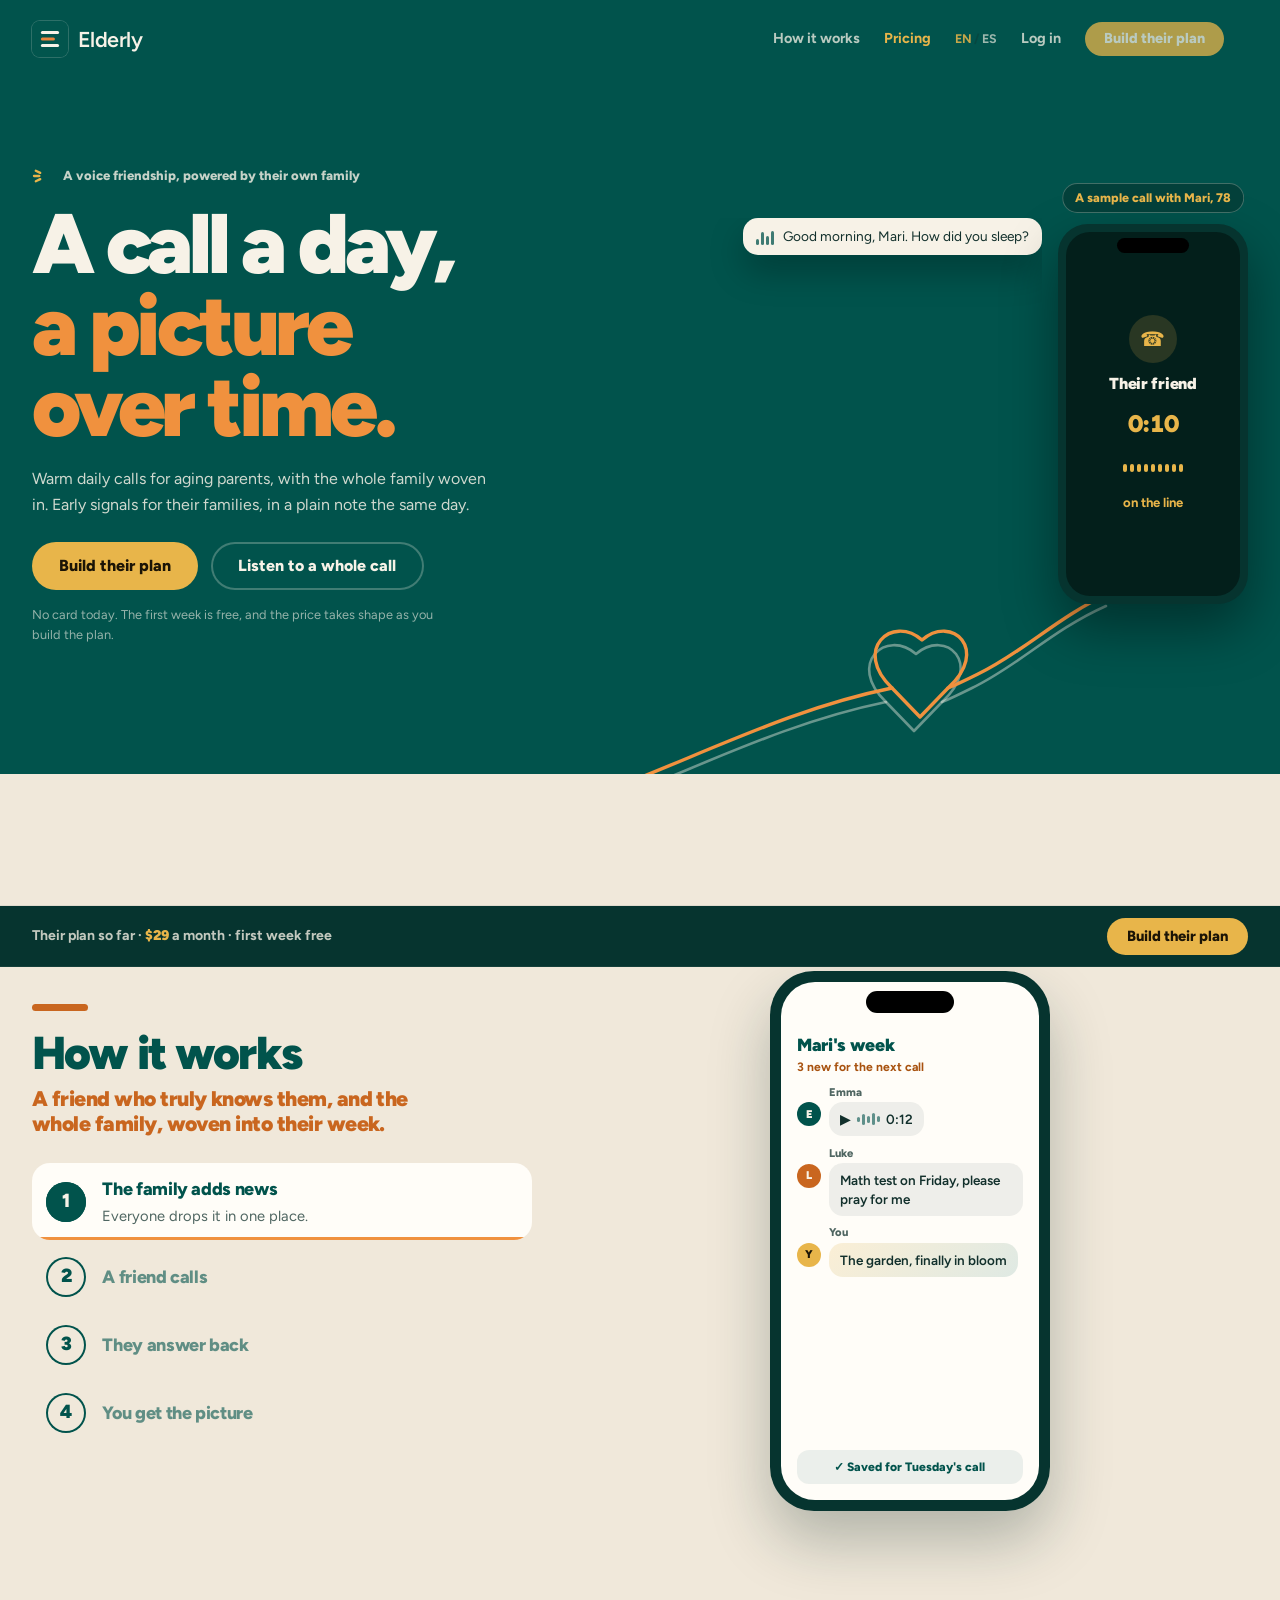
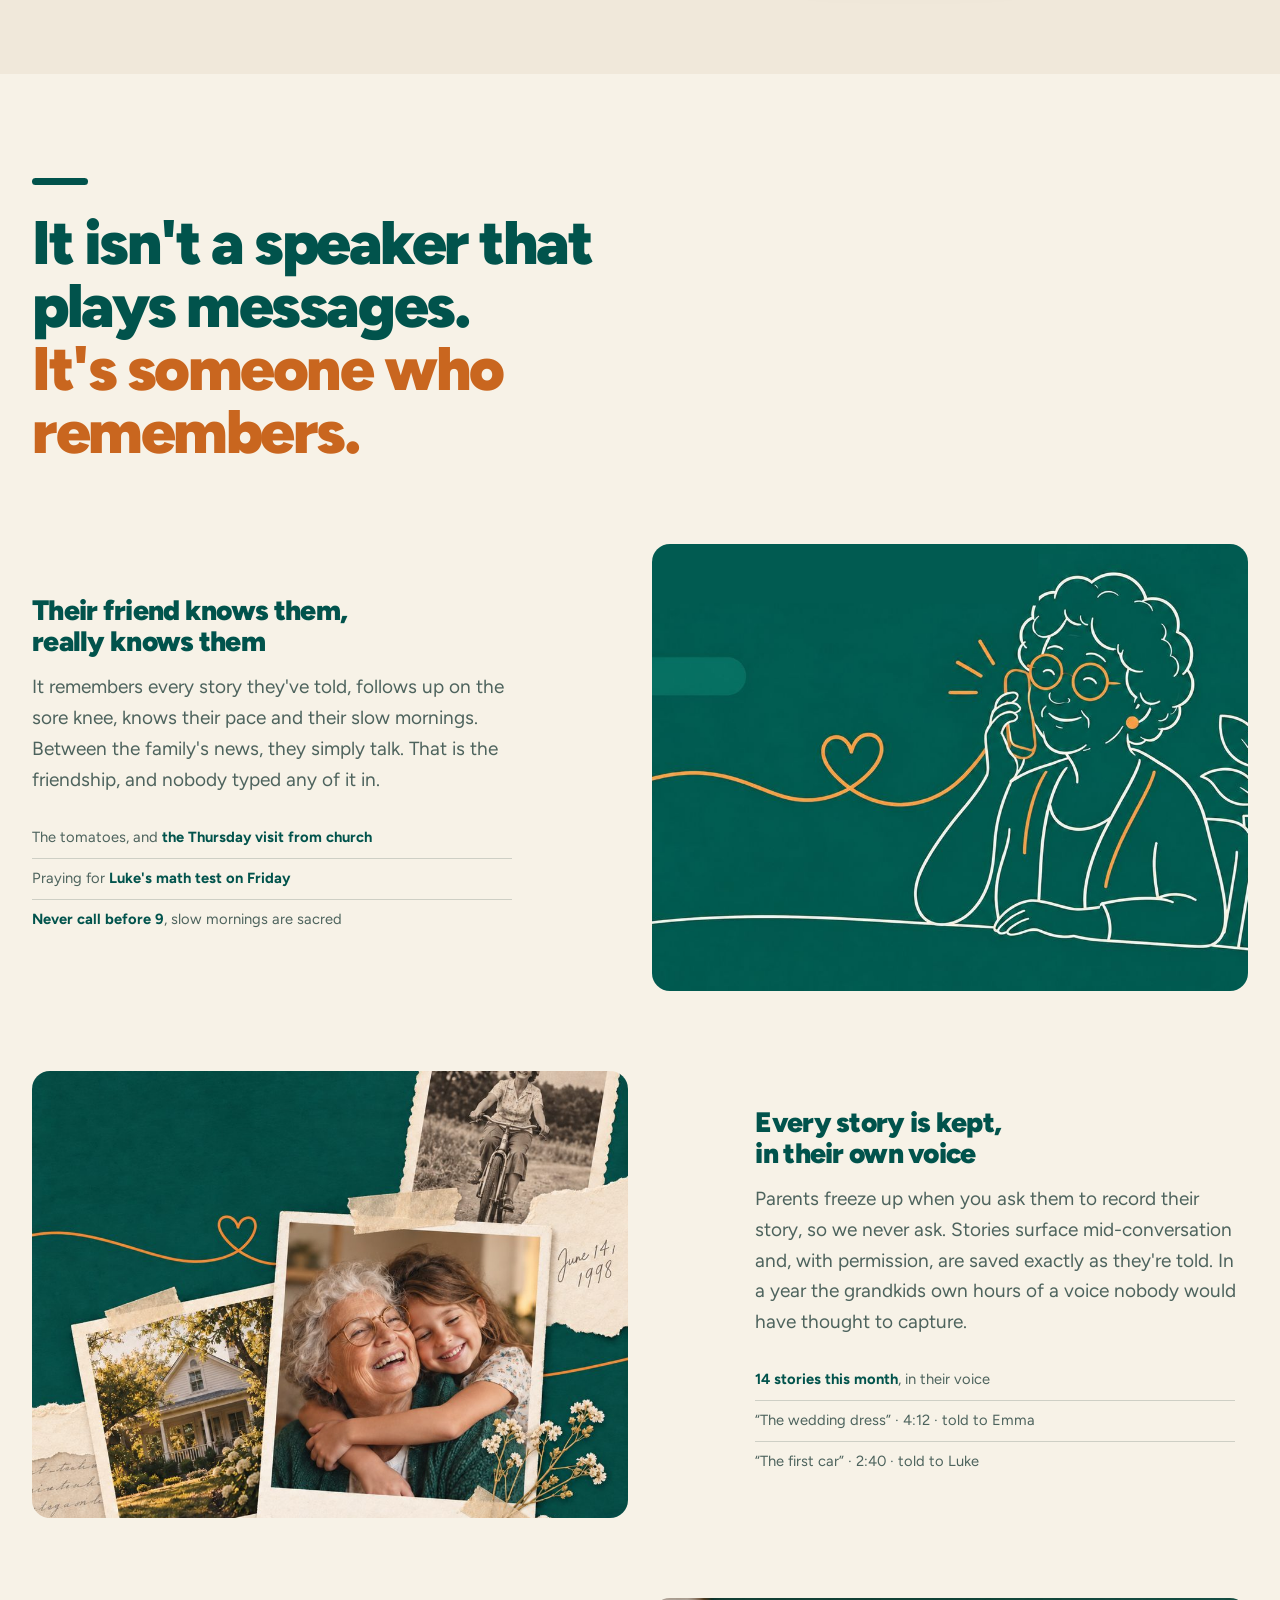
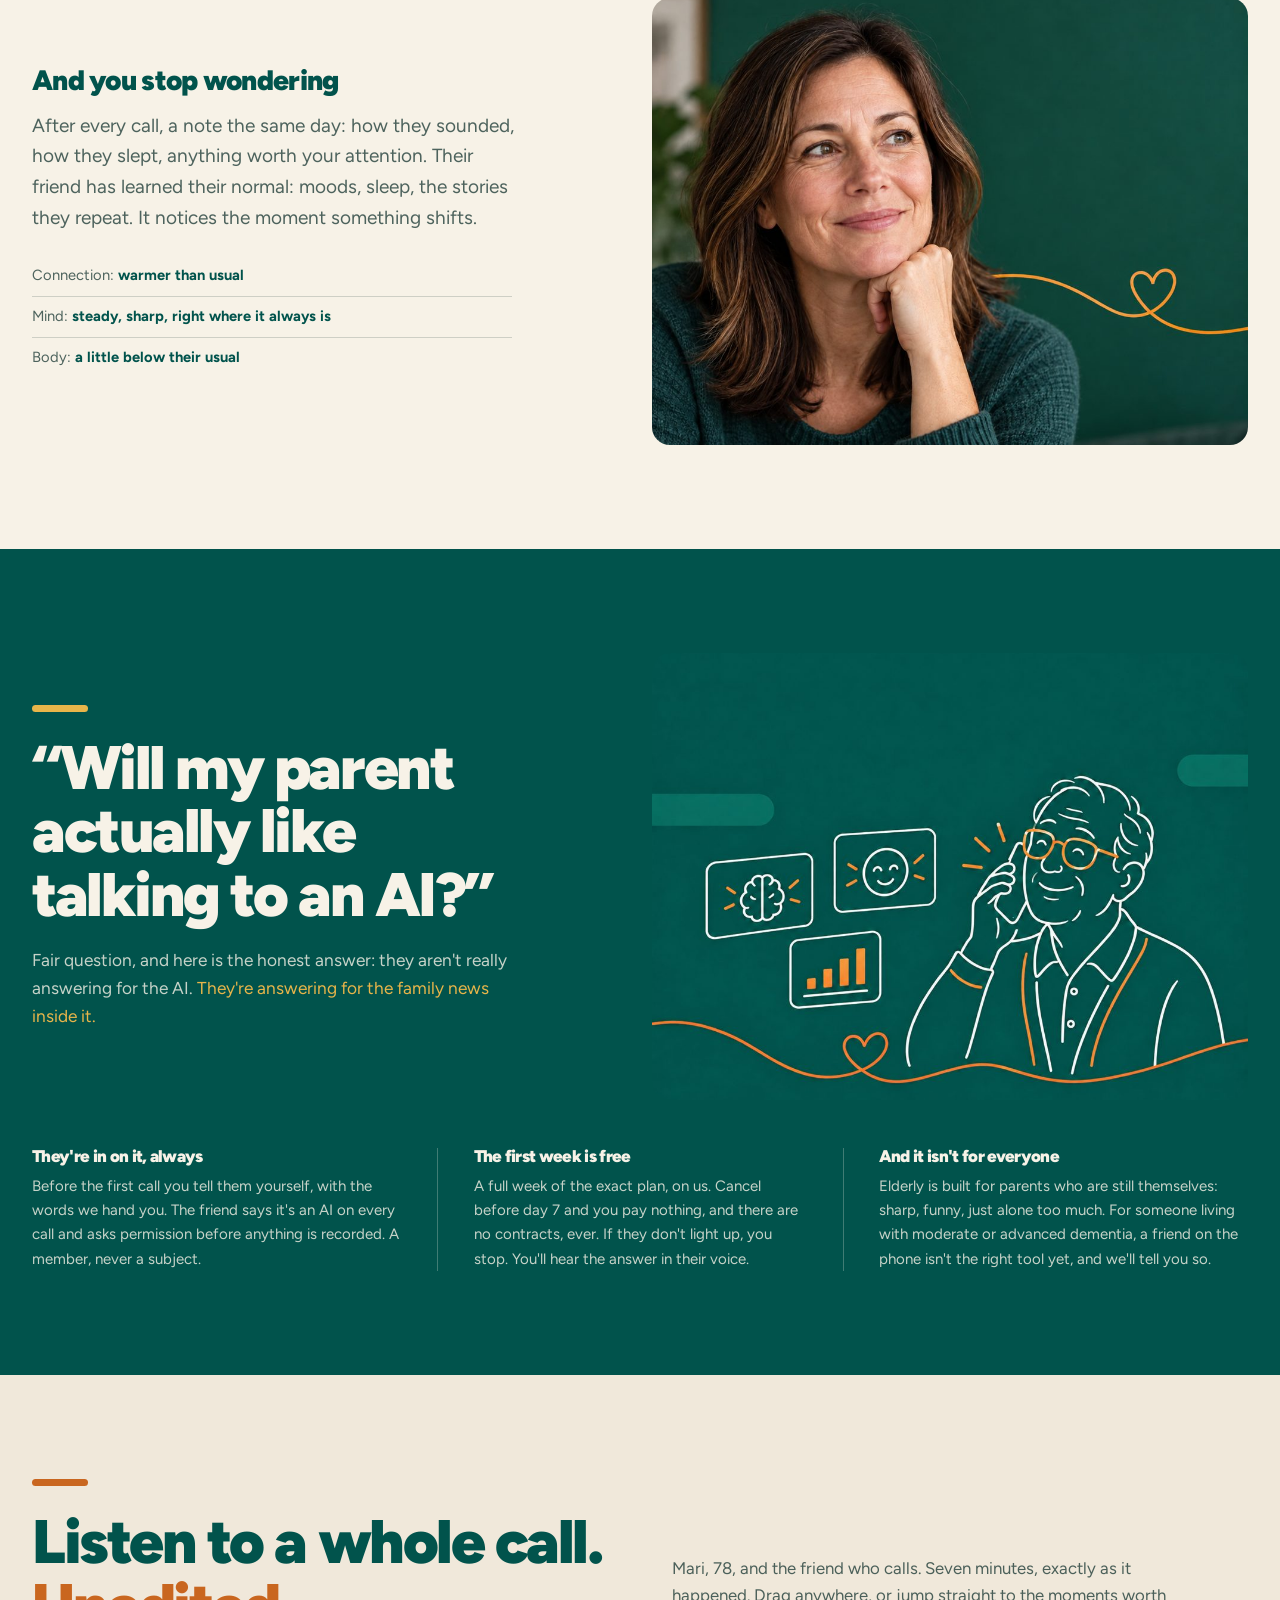
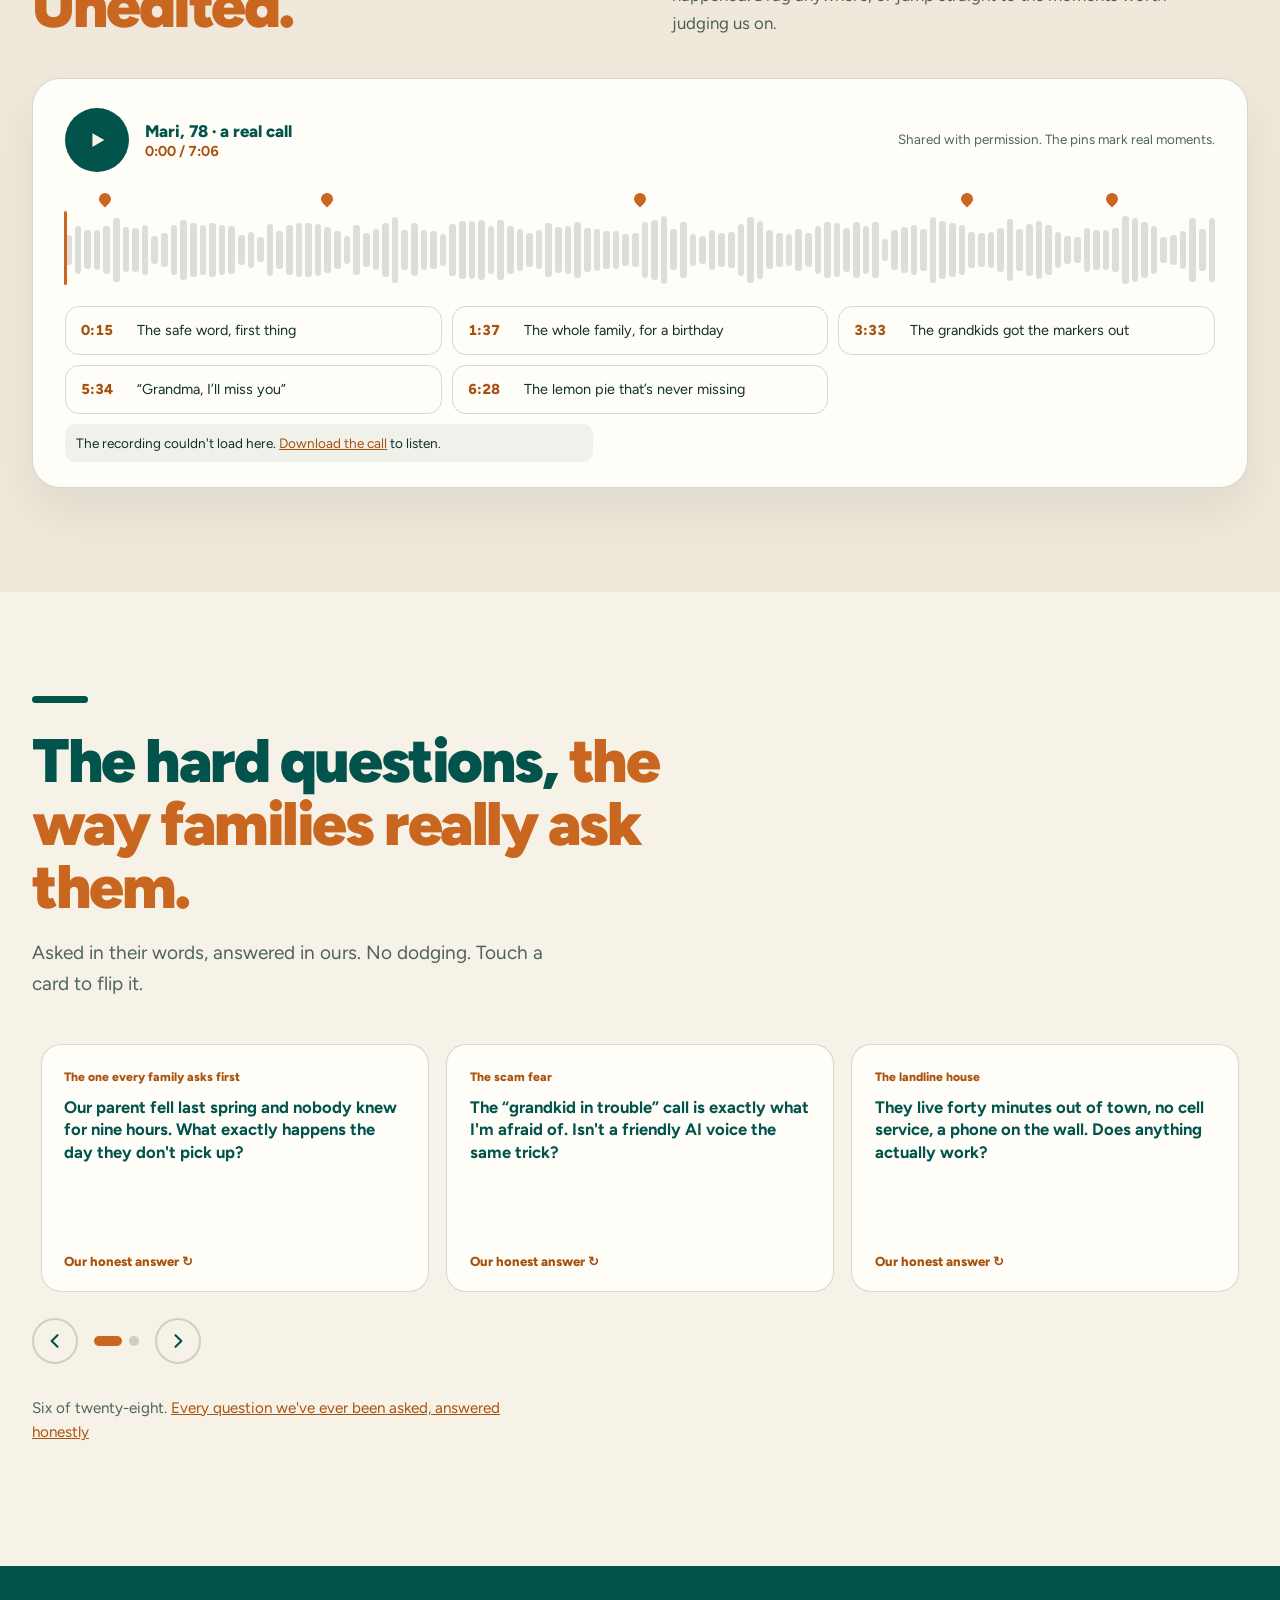
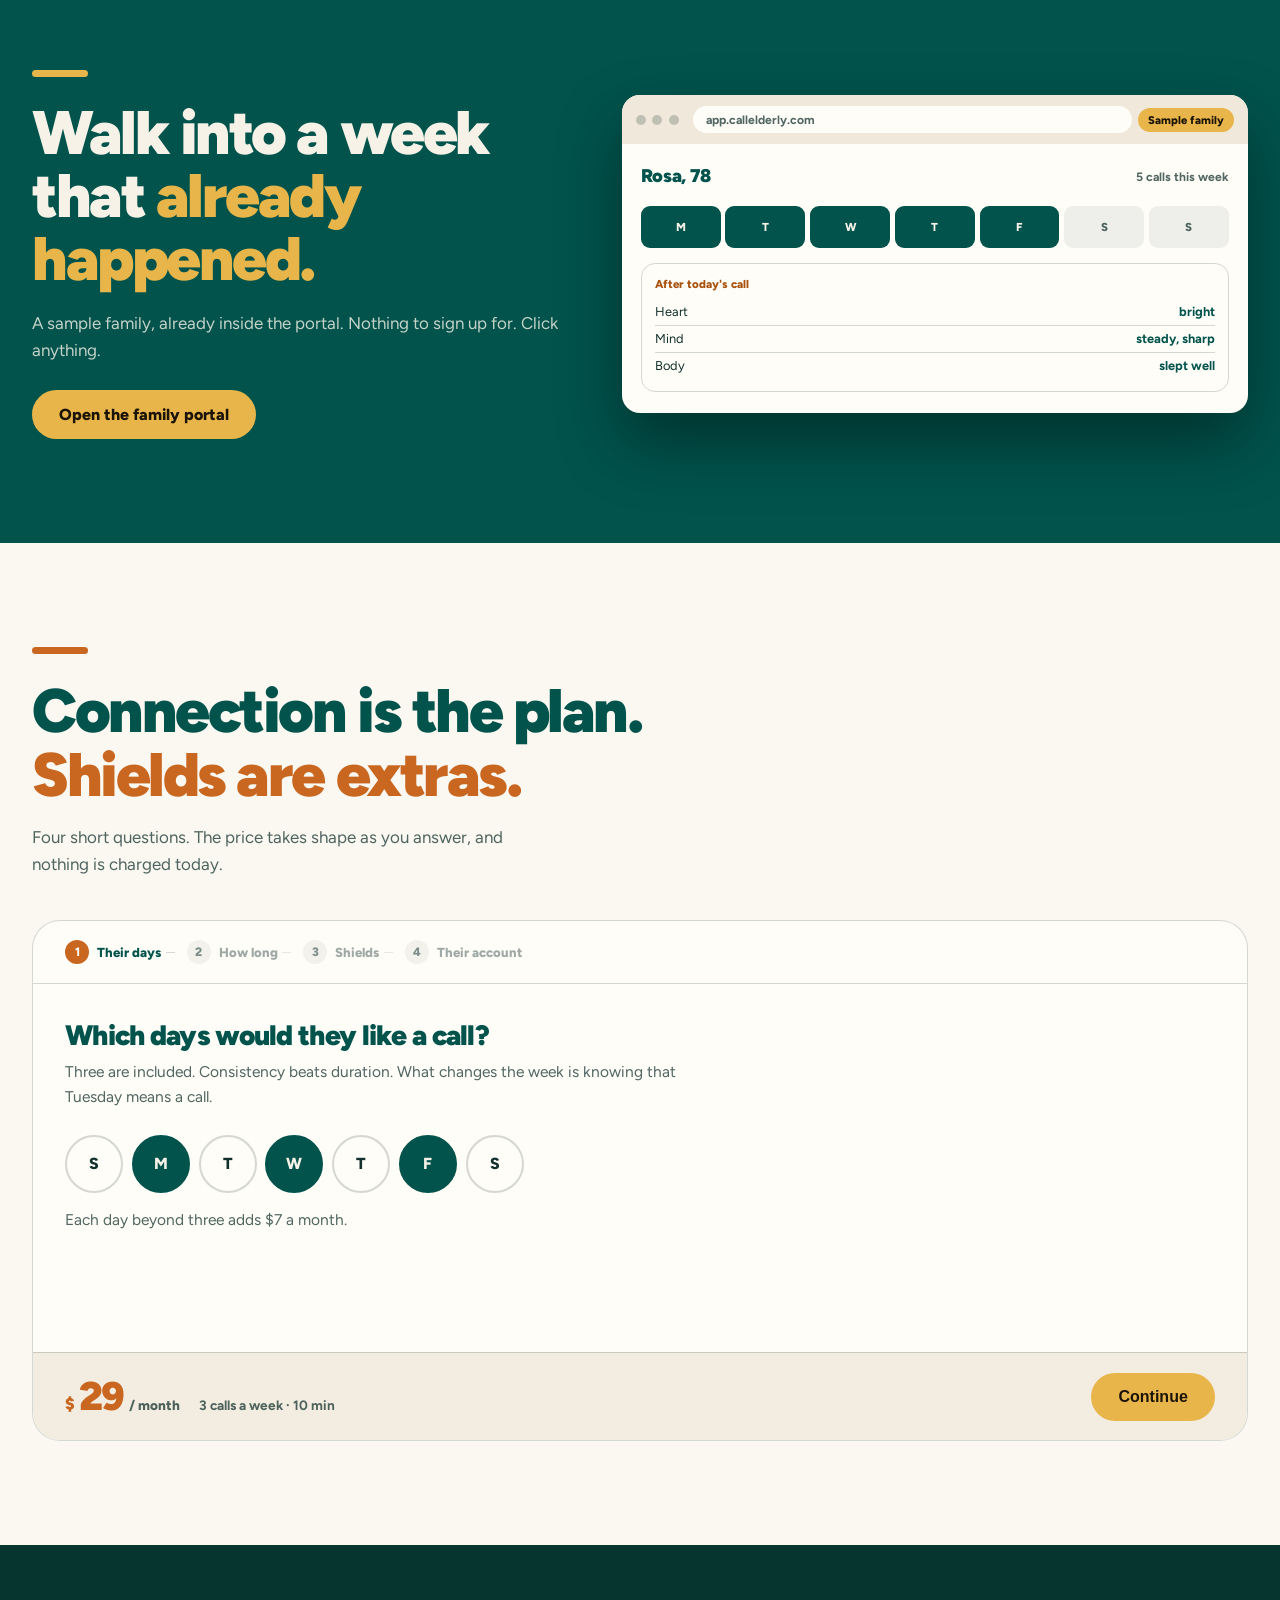
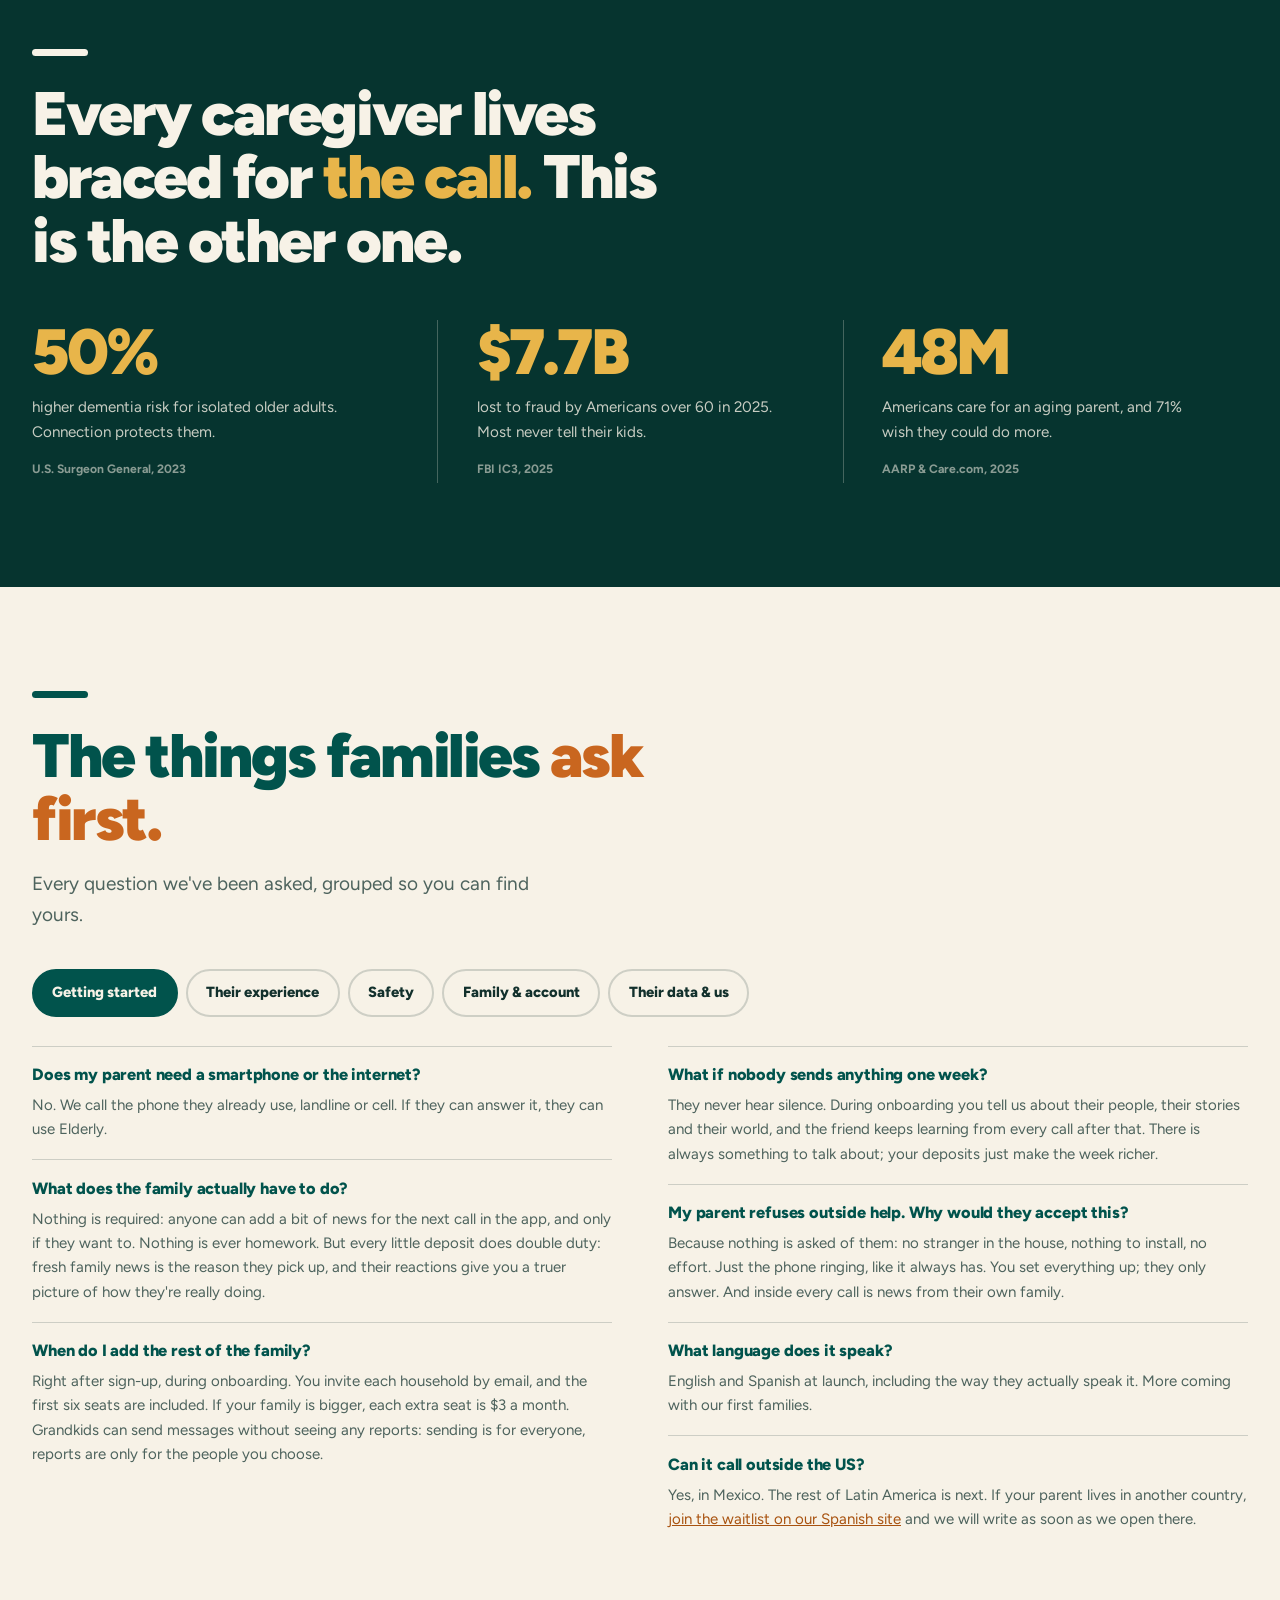
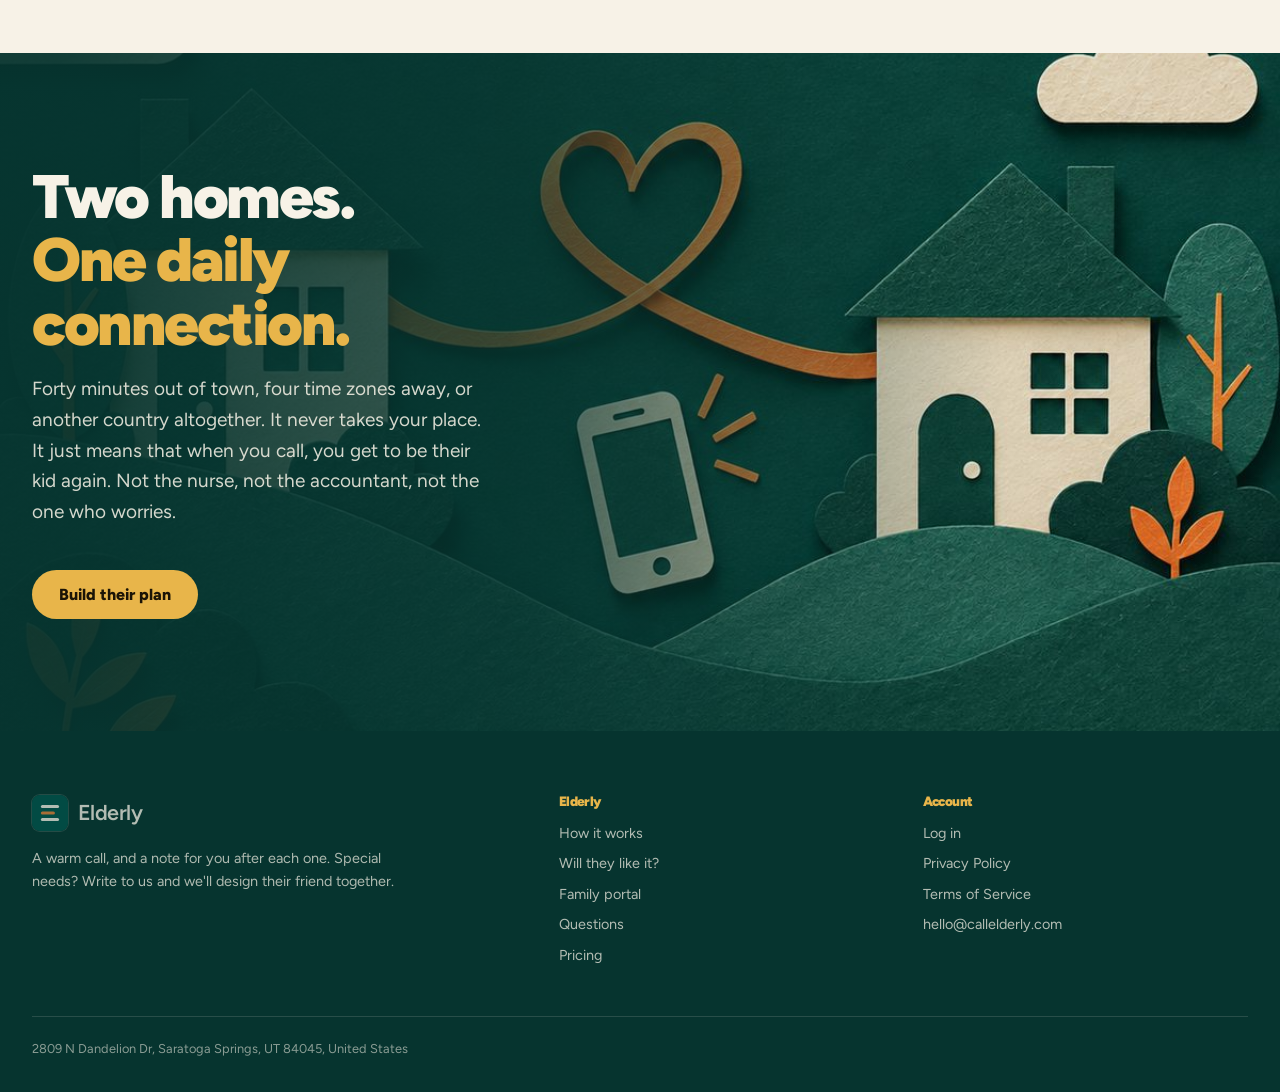
==== commit 86a56ab5: "En el celular el precio del armador ya no parte el por mes en dos lineas Co-Authored-By: Claude Opus" ====
--- a/index.html
+++ b/index.html
@@ -347,10 +347,10 @@
 
 .wbar{display:flex;align-items:center;gap:1.2rem;flex-wrap:wrap;
   padding:1.2rem 2rem;border-top:1px solid var(--rule);background:var(--oat)}
-.wprice{margin:0;display:flex;align-items:baseline;gap:.25rem;max-width:none}
+.wprice{margin:0;display:flex;align-items:baseline;flex-wrap:wrap;gap:.25rem;max-width:none}
 .wprice span{font-size:1.1rem;font-weight:900;color:var(--amber-dp)}
 .wprice b{font-size:2.5rem;font-weight:900;letter-spacing:-.05em;color:var(--amber-dp);line-height:1}
-.wprice small{font-size:.85rem;font-weight:800;color:var(--ink-soft);margin-left:.15rem}
+.wprice small{font-size:.85rem;font-weight:800;color:var(--ink-soft);margin-left:.15rem;white-space:nowrap}
 .wprice em{font-style:normal;font-size:.85rem;font-weight:700;color:var(--ink-soft);margin-left:.9rem}
 @media(max-width:620px){.wprice em{width:100%;margin:.3rem 0 0}}
 .wnav{margin-left:auto;display:flex;gap:.6rem;align-items:center}
@@ -1807,8 +1807,13 @@
         if(n!==null){ e.preventDefault(); select(n,true,true); }
       });
     });
-    hw.addEventListener('mouseenter',function(){ paused=true; clearTimeout(timer); tabs[cur].querySelector('.prog').classList.remove('run'); });
-    hw.addEventListener('mouseleave',function(){ paused=false; select(cur); });
+    /* Se pausa solo con el mouse SOBRE LOS PASOS, para poder leer uno sin que se vaya.
+       Antes se pausaba con el mouse en cualquier parte de la seccion, que ocupa la
+       pantalla entera: el puntero quieto en el medio dejaba el efecto congelado y
+       parecia roto. */
+    var lista=hw.querySelector('.hw-list')||hw;
+    lista.addEventListener('mouseenter',function(){ paused=true; clearTimeout(timer); tabs[cur].querySelector('.prog').classList.remove('run'); });
+    lista.addEventListener('mouseleave',function(){ paused=false; select(cur); });
     if('IntersectionObserver' in window){
       new IntersectionObserver(function(es){ es.forEach(function(e){ paused=!e.isIntersecting; if(!paused) select(cur); else clearTimeout(timer); }); },{threshold:.35}).observe(hw);
     }
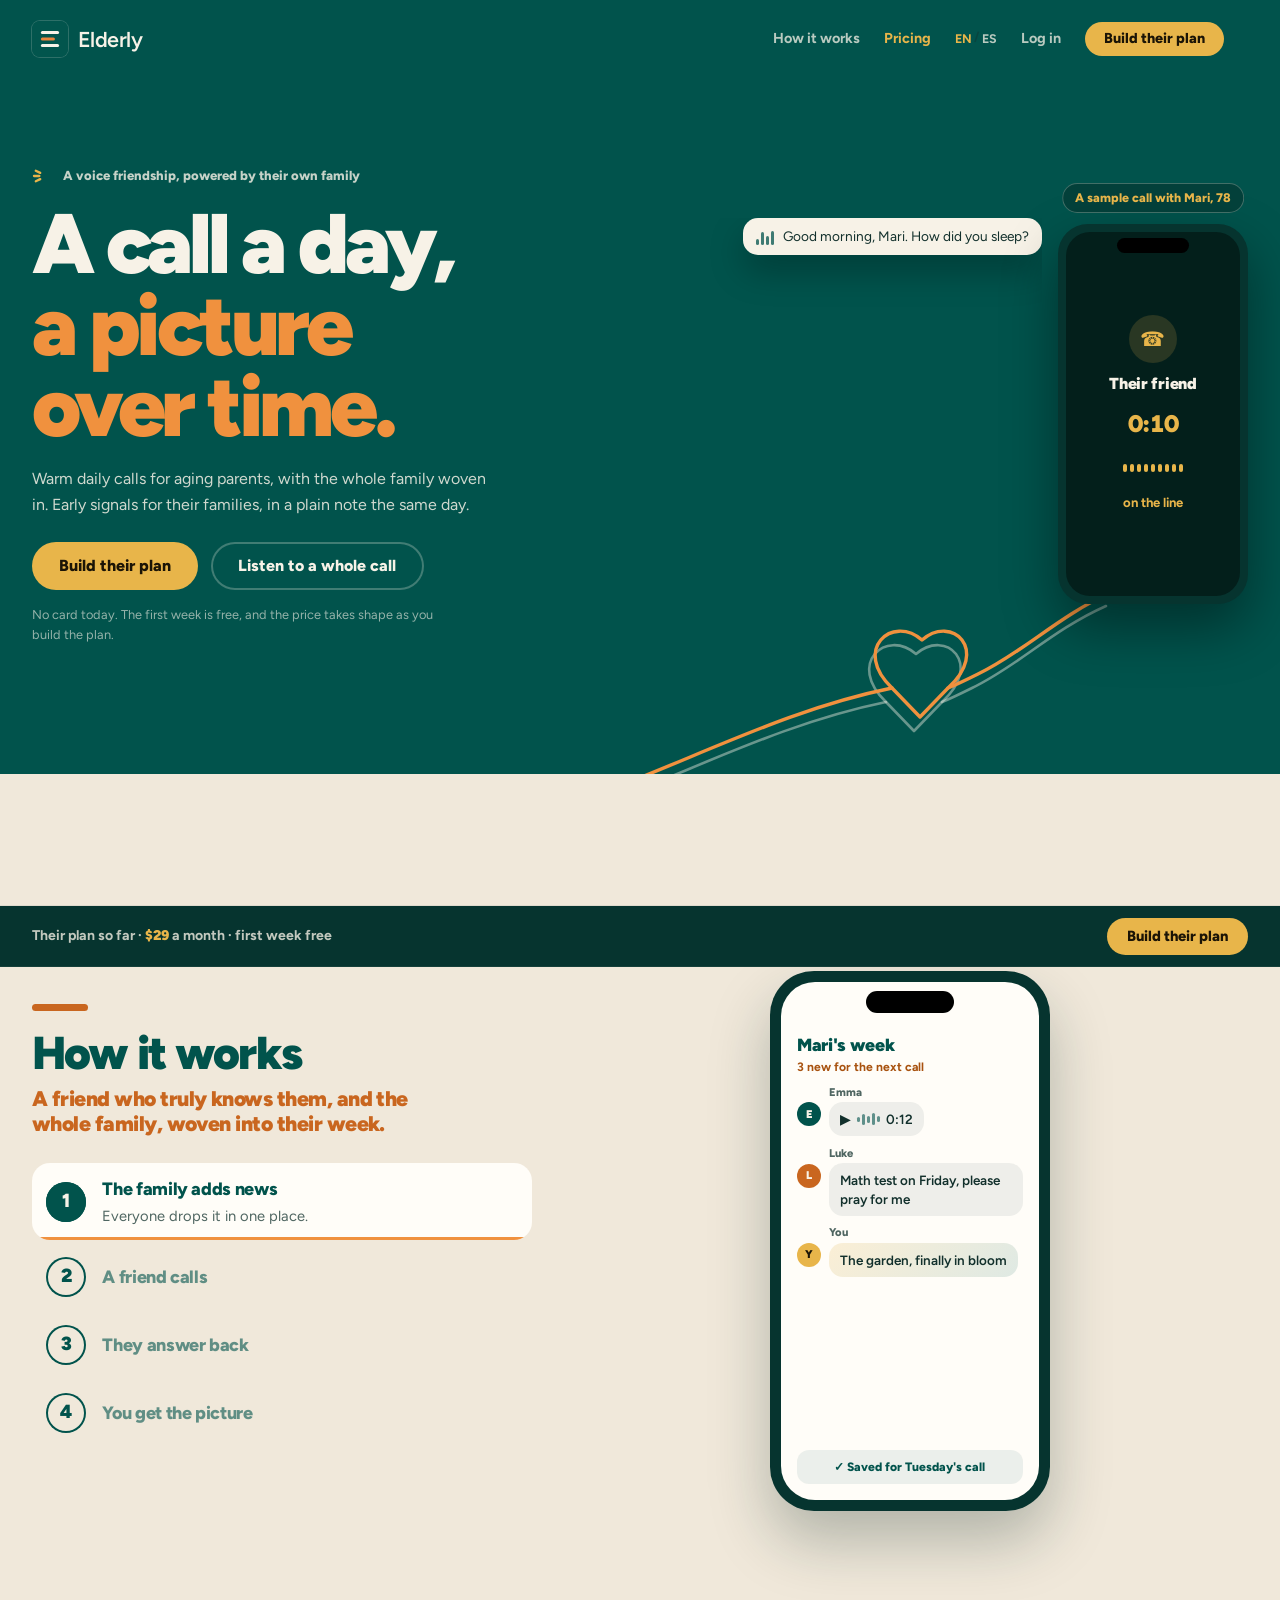
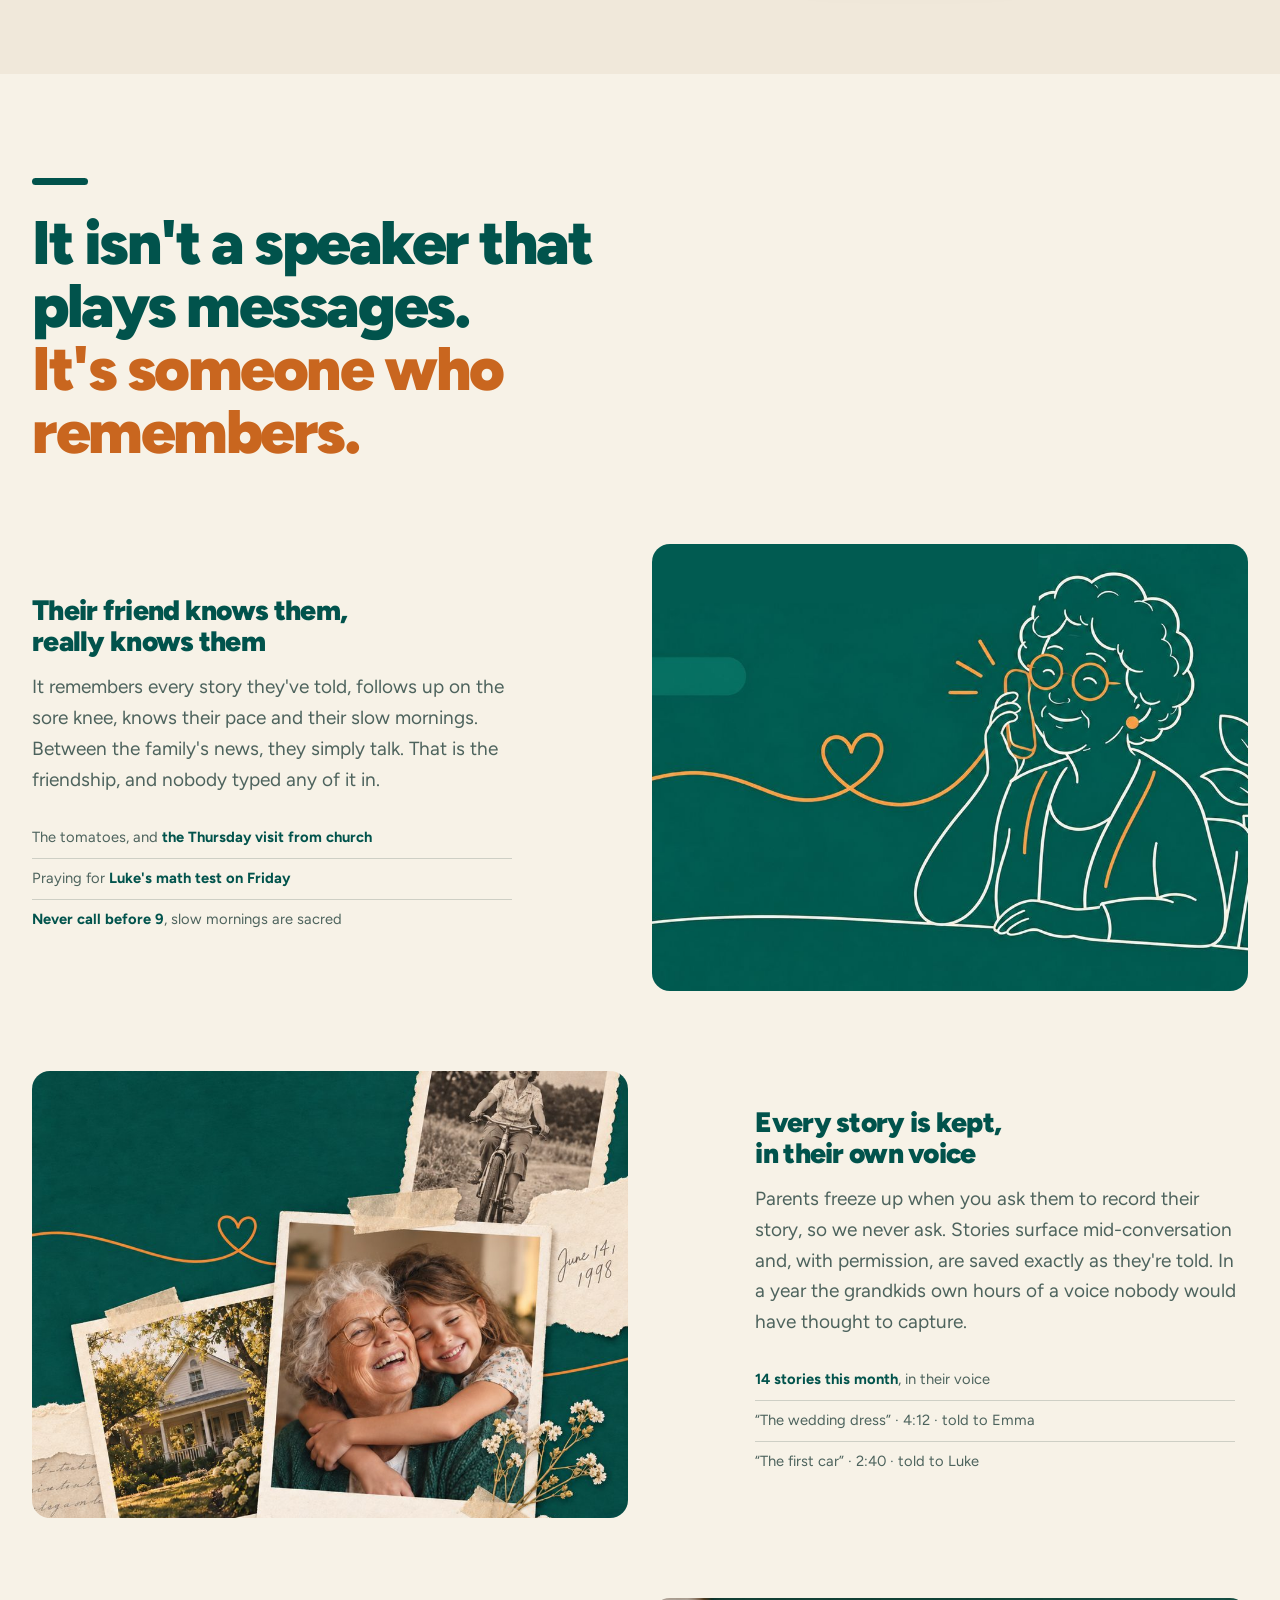
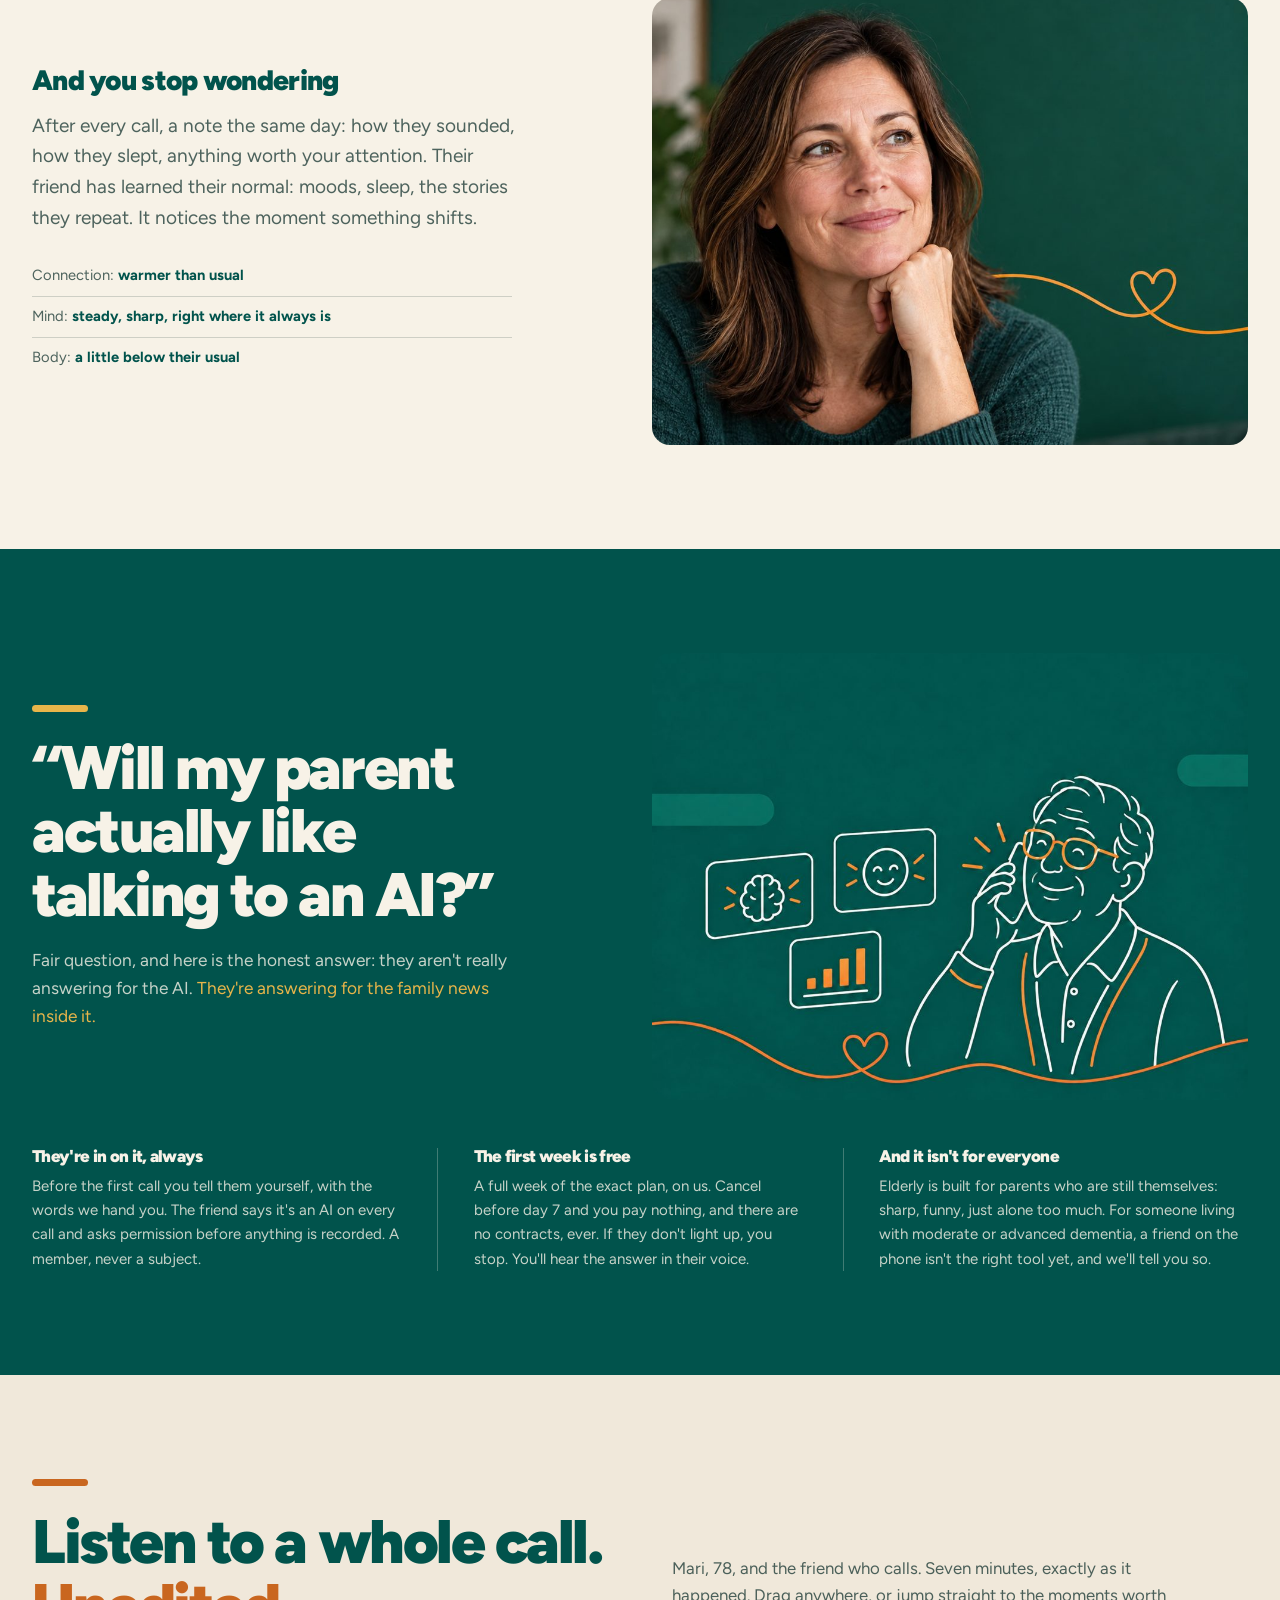
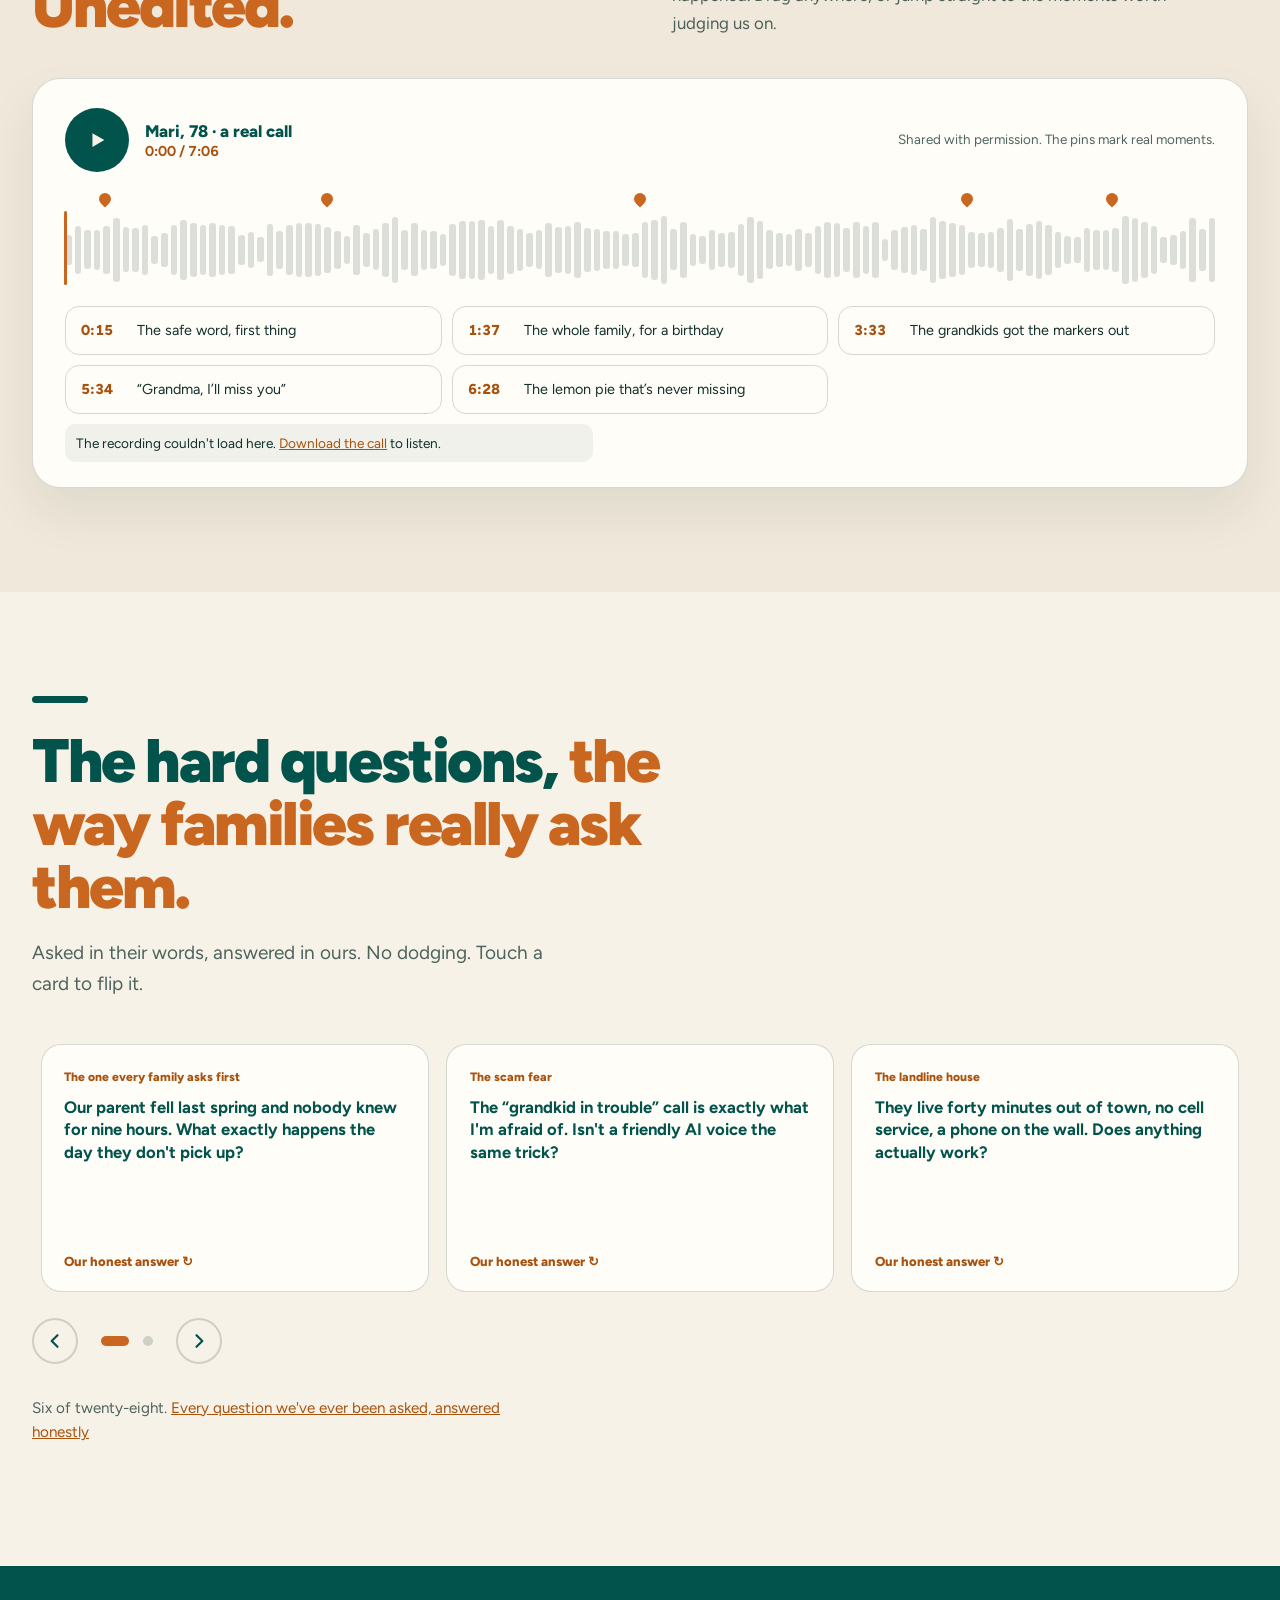
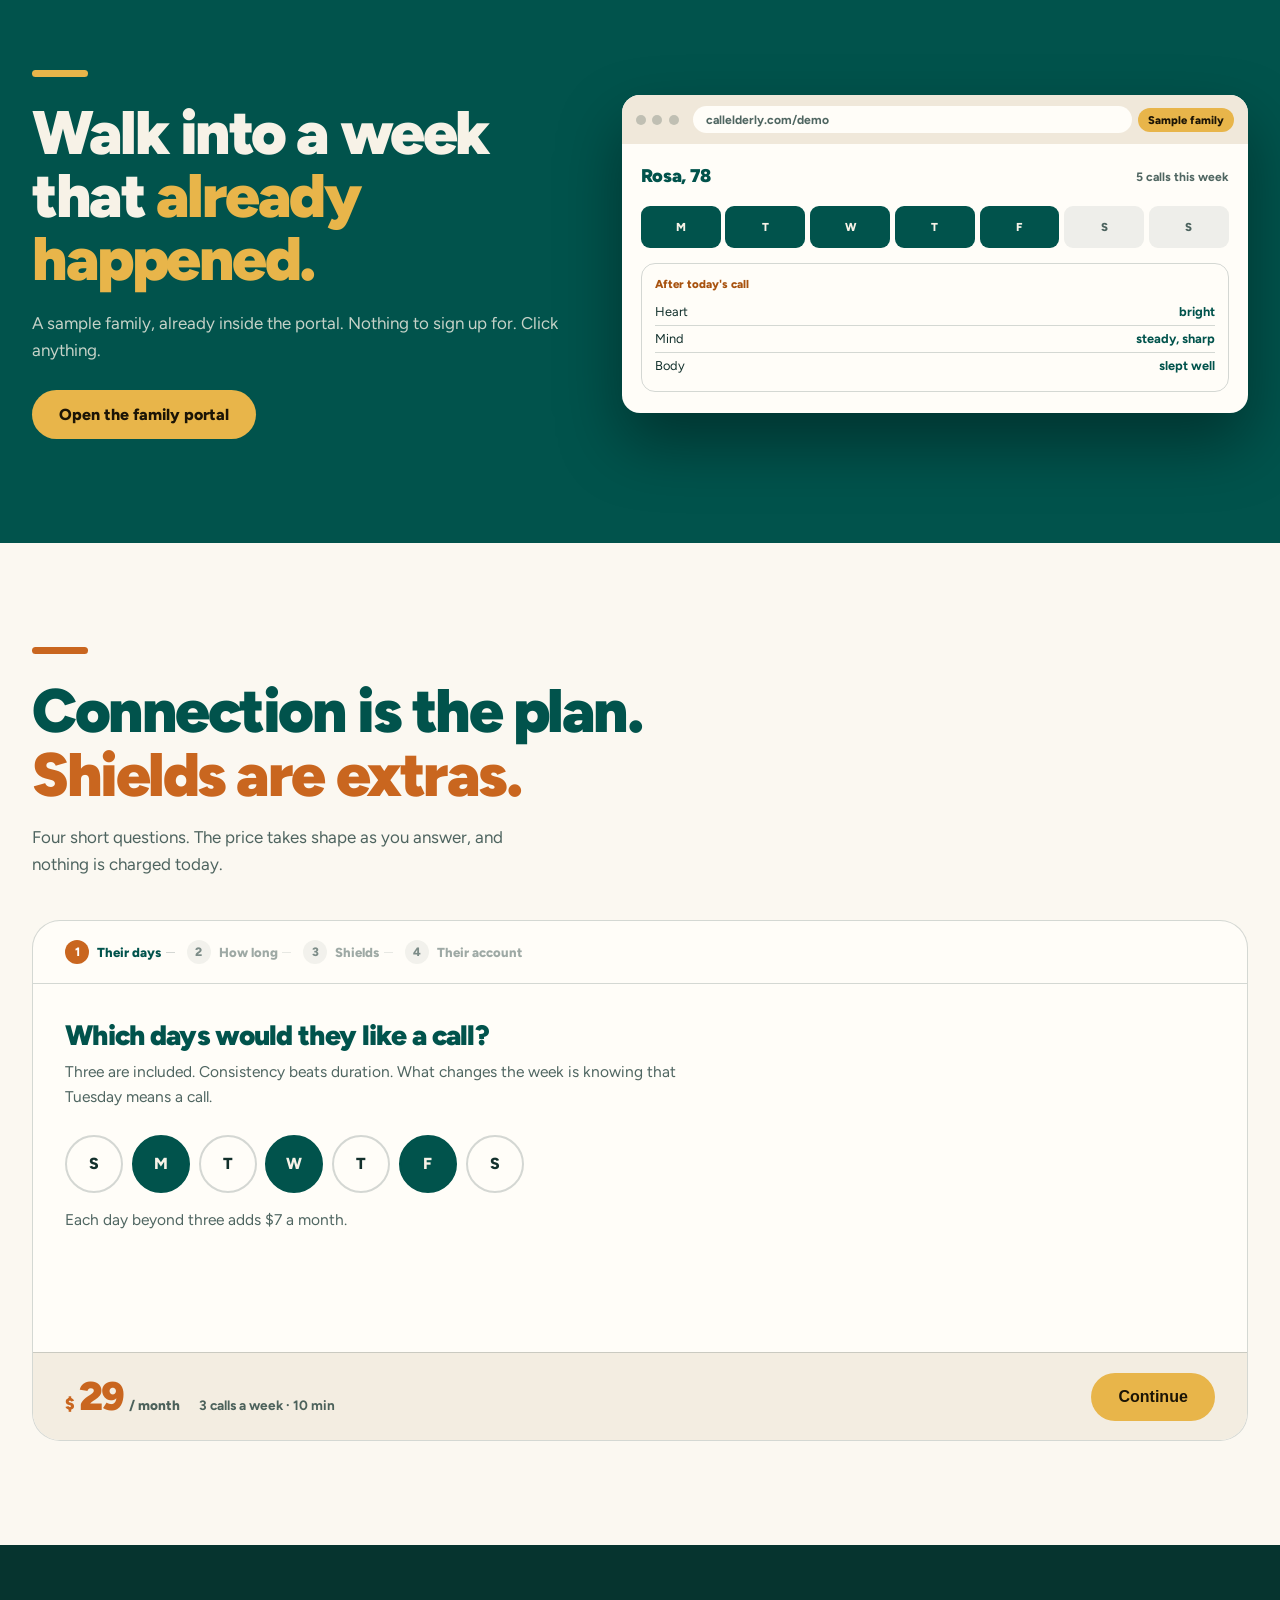
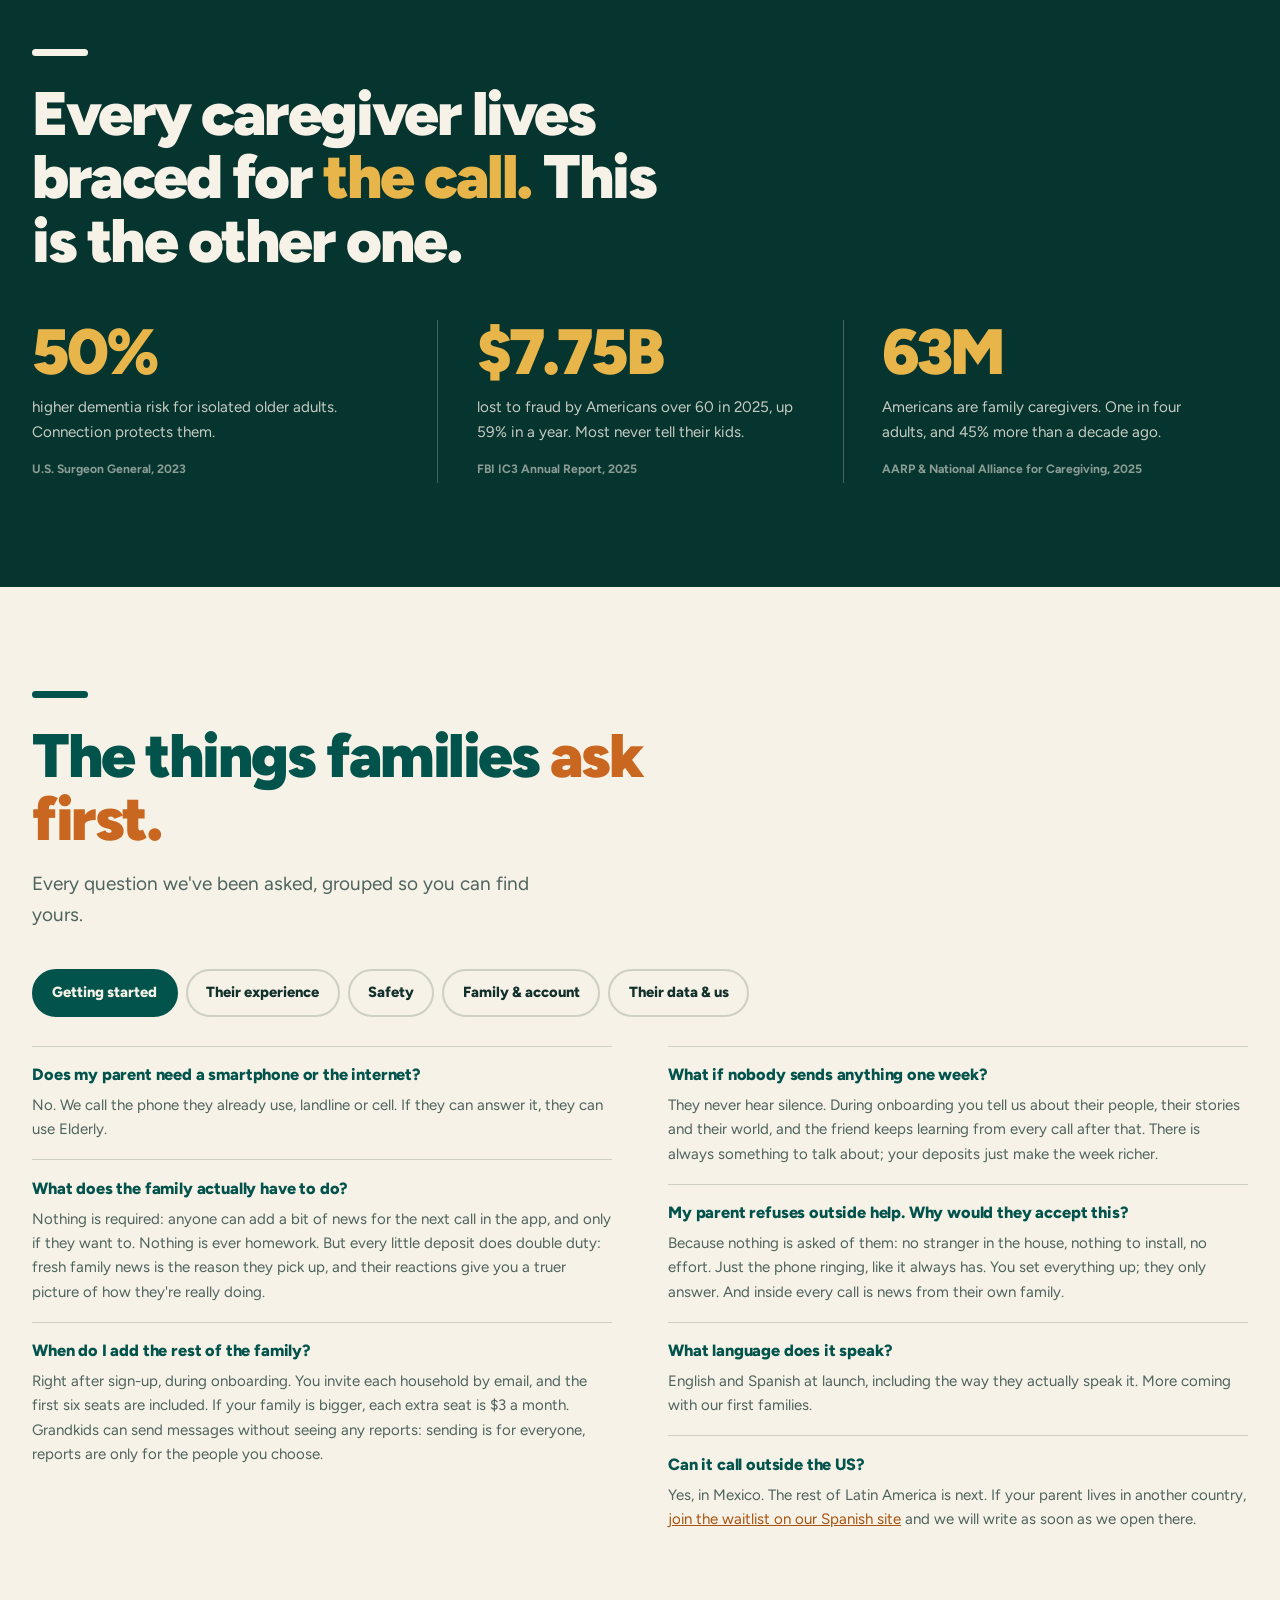
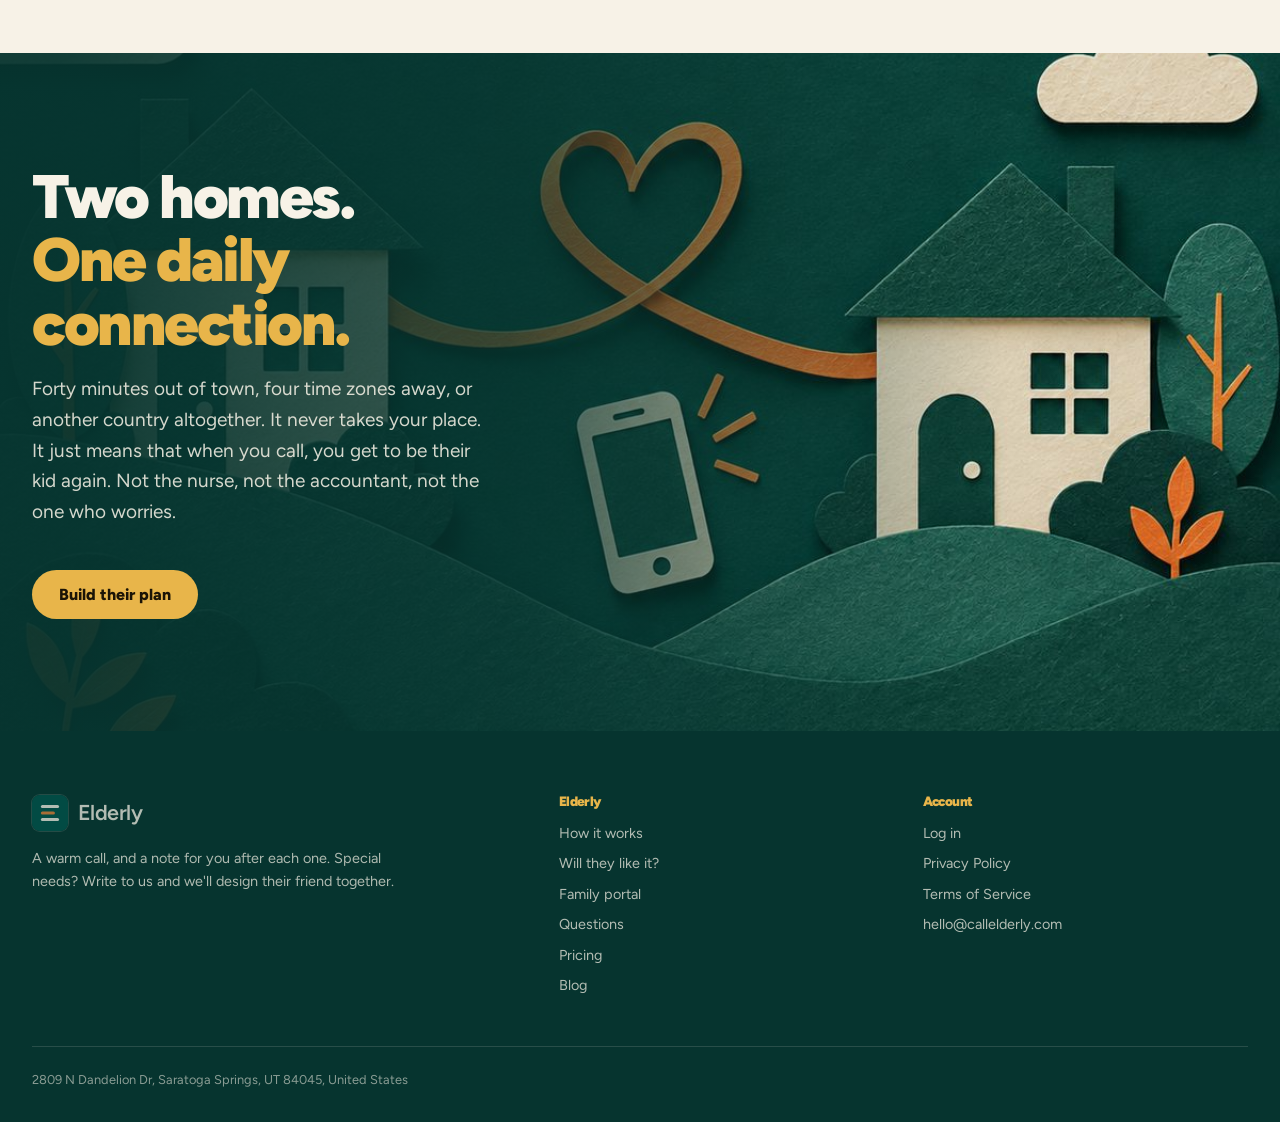
==== commit 138ea2c8: "Web: precio por pais, contraste del boton, foco al cargar, blog, SEO, cabeceras de seguridad y la de" ====
--- a/index.html
+++ b/index.html
@@ -7,8 +7,27 @@
 <title>Elderly · A call a day, a picture over time</title>
 <meta name="description" content="Warm daily calls for aging parents, with the whole family woven in. Early signals for their families, in a plain note after every call. From $29 a month.">
 <meta name="theme-color" content="#01534C">
+<link rel="canonical" href="https://www.callelderly.com/">
 <link rel="alternate" hreflang="en" href="https://www.callelderly.com/">
 <link rel="alternate" hreflang="es" href="https://www.callelderly.com/es">
+<link rel="alternate" hreflang="x-default" href="https://www.callelderly.com/">
+<!-- Como se ve el enlace cuando una hija se lo manda al hermano por WhatsApp. -->
+<meta property="og:type" content="website">
+<meta property="og:site_name" content="Elderly">
+<meta property="og:locale" content="en_US">
+<meta property="og:locale:alternate" content="es_MX">
+<meta property="og:url" content="https://www.callelderly.com/">
+<meta property="og:title" content="Elderly · A call a day, a picture over time">
+<meta property="og:description" content="Warm daily calls for aging parents, with the whole family woven in. A plain note after every call, so you know how they are. From $29 a month.">
+<meta property="og:image" content="https://www.callelderly.com/og.jpg">
+<meta property="og:image:width" content="1200">
+<meta property="og:image:height" content="630">
+<meta property="og:image:alt" content="An older woman smiling on the phone, outdoors.">
+<meta name="twitter:card" content="summary_large_image">
+<meta name="twitter:title" content="Elderly · A call a day, a picture over time">
+<meta name="twitter:description" content="Warm daily calls for aging parents, with the whole family woven in. A plain note after every call, so you know how they are. From $29 a month.">
+<meta name="twitter:image" content="https://www.callelderly.com/og.jpg">
+<meta name="twitter:image:alt" content="An older woman smiling on the phone, outdoors.">
 <link rel="preconnect" href="https://fonts.googleapis.com">
 <link rel="preconnect" href="https://fonts.gstatic.com" crossorigin>
 <link href="https://fonts.googleapis.com/css2?family=Figtree:wght@400;500;600;700;800;900&family=Instrument+Serif:ital@0;1&display=swap" rel="stylesheet">
@@ -77,10 +96,19 @@
 .logo .mark{width:36px;height:36px;flex:none;border-radius:8px;box-shadow:0 0 0 1px rgba(247,242,231,.18)}
 .logo i{font-style:normal;color:var(--amber)}
 .nav menu{margin:0;padding:0;margin-left:auto;list-style:none;display:flex;align-items:center;gap:1.5rem;font-size:.9rem;font-weight:700}
-.nav menu a{color:var(--cream);text-decoration:none;opacity:.75}
-.nav menu a:hover{opacity:1}
-.lang{display:flex;gap:.15rem;font-size:.78rem;opacity:.85}
-.lang a{opacity:.55}.lang a[aria-current]{opacity:1;color:var(--honey)!important}
+/* El :not(.btn) importa: sin el, el color crema y el opacity .75 le ganaban al boton
+   "Build their plan" del menu (mas especifico que .btn) y lo dejaban en 1.49:1 de
+   contraste, lavado. El boton del menu tiene que leerse igual que el del hero.
+   El min-height es el area de toque: los enlaces median 17px de alto. */
+.nav menu a:not(.btn){color:var(--cream);text-decoration:none;opacity:.75;
+  display:inline-flex;align-items:center;min-height:24px}
+.nav menu a:not(.btn):hover{opacity:1}
+.lang{display:flex;gap:.15rem;font-size:.78rem}
+/* El selector de idioma: el activo en miel, el otro apagado, como estaba. Va con la
+   especificidad de .nav menu (si no, la regla de arriba le gana y apaga el activo).
+   Antes el conjunto iba a opacity .85 y el inactivo a .55: 2.4:1 en texto de 12px. */
+.nav menu .lang a{opacity:.75}
+.nav menu .lang a[aria-current]{opacity:1;color:var(--honey)!important}
 @media(max-width:920px){.nav menu .hs{display:none}}
 
 /* ---------------- HERO ---------------- */
@@ -634,9 +662,12 @@
 .cbtn{width:46px;height:46px;border-radius:50%;border:2px solid var(--rule);background:transparent;color:var(--teal);display:grid;place-items:center;cursor:pointer}
 .cbtn:hover{border-color:var(--amber-dp)}
 .cbtn svg{width:20px;height:20px}
-.cdots{display:flex;gap:.45rem}
-.cdots button{width:10px;height:10px;border-radius:5px;border:0;padding:0;background:var(--rule);cursor:pointer;transition:width .3s}
-.cdots button[aria-current="true"]{width:28px;background:var(--amber-dp)}
+.cdots{display:flex;gap:0}
+/* El punto se sigue viendo de 10px, pero el boton mide 24x24, que es el area de toque
+   minima. El padding hace el area y background-clip pinta solo el punto. */
+.cdots button{width:24px;height:24px;border-radius:12px;border:0;padding:7px;background:var(--rule);
+  background-clip:content-box;cursor:pointer;transition:width .3s}
+.cdots button[aria-current="true"]{width:42px;background:var(--amber-dp);background-clip:content-box}
 
 /* how it works phone */
 .hp-wrap{display:flex;flex-direction:column;align-items:center;gap:.8rem}
@@ -1044,7 +1075,7 @@
       </span></button>
       <button class="fc" type="button" aria-pressed="false"><span class="fc-in">
         <span class="face front"><span class="lbl">The 2am call</span><span class="q">My phone rings at 2am and it's anxiety, not an emergency. Can they call somebody who isn't me?</span><span class="turn">Our honest answer ↻</span></span>
-        <span class="face back" aria-hidden="true"><span class="lbl">The 2am call</span><span class="a">Yes, any time, day or night. Their friend has a name, saved in their phone like any friend. One who always picks up. It's an add-on, priced before you turn it on.</span><span class="turn">Back to the question ↺</span></span>
+        <span class="face back" aria-hidden="true"><span class="lbl">The 2am call</span><span class="a">Yes, any time, day or night. Their friend has a name, saved in their phone like any friend. One who always picks up. Their own incoming line is an extra we are still building: ask for it and we will write you the day it opens.</span><span class="turn">Back to the question ↺</span></span>
       </span></button>
       <button class="fc" type="button" aria-pressed="false"><span class="fc-in">
         <span class="face front"><span class="lbl">The quiet one</span><span class="q">My parent answers in one word. Would they even talk to it?</span><span class="turn">Our honest answer ↻</span></span>
@@ -1078,7 +1109,7 @@
     </div>
 
     <div class="browser" aria-hidden="true">
-      <div class="bbar"><i></i><i></i><i></i><span class="url">app.callelderly.com</span><span class="tag">Sample family</span></div>
+      <div class="bbar"><i></i><i></i><i></i><span class="url">callelderly.com/demo</span><span class="tag">Sample family</span></div>
       <div class="bbody">
         <div class="phead"><b>Rosa, 78</b><small>5 calls this week</small></div>
         <div class="wk" style="margin-top:.9rem"><i class="c">M</i><i class="c">T</i><i class="c">W</i><i class="c">T</i><i class="c">F</i><i>S</i><i>S</i></div>
@@ -1215,14 +1246,14 @@
         <cite>U.S. Surgeon General, 2023</cite>
       </div>
       <div>
-        <b>$7.7B</b>
-        <p>lost to fraud by Americans over 60 in 2025. Most never tell their kids.</p>
-        <cite>FBI IC3, 2025</cite>
+        <b>$7.75B</b>
+        <p>lost to fraud by Americans over 60 in 2025, up 59% in a year. Most never tell their kids.</p>
+        <cite>FBI IC3 Annual Report, 2025</cite>
       </div>
       <div>
-        <b>48M</b>
-        <p>Americans care for an aging parent, and 71% wish they could do more.</p>
-        <cite>AARP &amp; Care.com, 2025</cite>
+        <b>63M</b>
+        <p>Americans are family caregivers. One in four adults, and 45% more than a decade ago.</p>
+        <cite>AARP &amp; National Alliance for Caregiving, 2025</cite>
       </div>
     </div>
   </div>
@@ -1255,7 +1286,7 @@
 
     <div class="tpanel" role="tabpanel" id="p-exp" aria-labelledby="t-exp" hidden>
       <div class="qa"><h3>Do they know it's an AI?</h3><p>Yes, and they hear it from you, not from a stranger on the phone. Before the first call you tell them yourself, with the words we hand you. From then on, any time they ask, it says plainly that it is a computer. It never pretends to be a person.</p></div>
-      <div class="qa"><h3>Can they call their friend back?</h3><p>Yes, any time, day or night. The friend has a name, saved as a contact in their phone (or written by the landline) so they can call whenever they want company. Inbound calling is an add-on with its own price, shown clearly before you turn it on.</p></div>
+      <div class="qa"><h3>Can they call their friend back?</h3><p>Yes, any time, day or night. The friend has a name, saved as a contact in their phone (or written by the landline) so they can call whenever they want company. Giving them their own incoming line is an extra we are still building. Write to <a href="mailto:hello@callelderly.com">hello@callelderly.com</a> and we will put you on the list: when it opens we tell you what it costs, and nothing is added to your plan until you say yes.</p></div>
       <div class="qa"><h3>Does it work if they don't hear well?</h3><p>The friend adapts: louder, slower, patient with every "say that again," as many times as it takes. If we notice a hearing pattern across several calls, we tell you what we're seeing so you can look into it with their doctor.</p></div>
       <div class="qa"><h3>What if their speech is slurred, from a stroke or Parkinson's?</h3><p>Honestly: not yet. The friend isn't reliable enough with heavily impaired speech today, and we'd rather tell you than take your money. We're working on it.</p></div>
       <div class="qa"><h3>My parent gives one-word answers. Will this work?</h3><p>Quiet parents need a different first mile. The more you tell us about their teams, their trade and their stories, the better the friend breaks the ice with questions that can't be answered in one word. Watch the first reports: if they aren't warming up, we'll recommend you cancel. This works when they like the calls, not when they endure them.</p></div>
@@ -1334,6 +1365,7 @@
           <li><a href="#portal">Family portal</a></li>
           <li><a href="#faq">Questions</a></li>
           <li><a href="#price">Pricing</a></li>
+          <li><a href="https://www.callelderly.com/blog">Blog</a></li>
         </ul>
       </div>
       <div>
@@ -1466,7 +1498,11 @@
   var selectedDays, chosenLen, NAMES;
   (function(){
     var wiz=document.getElementById('wiz'); if(!wiz) return;
-    var BASE=29, INCLUDED=3, EXTRA=7, step=1, LAST=4;
+    /* La base cambia con el pais: $29 en Estados Unidos, $25 en Mexico. El numero real lo
+       manda el backend en /api/regions (base_usd) y es el mismo que usa /api/quote para
+       cobrar. BASE_FALLBACK y la lista REGIONS de mas abajo son el plan B si esa llamada no
+       responde, y tienen que seguir coincidiendo con regions.py. */
+    var BASE_FALLBACK=29, DEFAULT_COUNTRY='US', INCLUDED=3, EXTRA=7, step=1, LAST=4, booting=true;
     NAMES=['Sunday','Monday','Tuesday','Wednesday','Thursday','Friday','Saturday'];
     var steps=[].slice.call(wiz.querySelectorAll('.wstep'));
     var rail=[].slice.call(document.getElementById('rail').children);
@@ -1488,13 +1524,22 @@
       var b=document.createElement('b'); b.textContent=amount;
       li.appendChild(a); li.appendChild(b); return li;
     }
+    /* El pais que esta eligiendo la persona ahora mismo. Antes de llegar al paso 4 todavia
+       no eligio nada, y ahi vale el default de esta web. */
+    function paisElegido(){
+      return (countrySel && countrySel.value) ? countrySel.value : DEFAULT_COUNTRY;
+    }
+    function baseDelPais(){
+      var r=regionByCode(paisElegido()), b=r?Number(r.base_usd):NaN;
+      return (b>0)?b:BASE_FALLBACK;
+    }
     function price(){
-      var n=selectedDays().length, len=chosenLen();
-      var extra=Math.max(0,n-INCLUDED), p=BASE+extra*EXTRA+parseInt(len.dataset.add,10);
+      var n=selectedDays().length, len=chosenLen(), base=baseDelPais();
+      var extra=Math.max(0,n-INCLUDED), p=base+extra*EXTRA+parseInt(len.dataset.add,10);
       var nSpec=shields.filter(function(c){ return c.checked && c.dataset.spec; }).length;
       p+= nSpec===0?0:(nSpec===1?10:15);           /* los escudos: $10 uno, $15 dos o tres (backend) */
       shields.forEach(function(c){ if(c.checked && !c.dataset.spec) p+=parseInt(c.dataset.add,10); });
-      return {n:n, extra:extra, len:len, p:p};
+      return {n:n, extra:extra, len:len, p:Math.round(p), base:Math.round(base)};
     }
     function render(){
       var s=price();
@@ -1505,7 +1550,7 @@
         : (s.extra ? 'Three days are included. '+s.extra+(s.extra===1?' extra day adds $7':' extra days add $'+s.extra*EXTRA)+' a month.'
                    : 'Each day beyond three adds $7 a month.');
       bd.innerHTML='';
-      bd.appendChild(row(s.n+(s.n===1?' call a week':' calls a week'), '$'+BASE));
+      bd.appendChild(row(s.n+(s.n===1?' call a week':' calls a week'), '$'+s.base));
       if(s.extra) bd.appendChild(row(s.extra+(s.extra===1?' extra day':' extra days'), '+$'+s.extra*EXTRA));
       if(+s.len.dataset.add) bd.appendChild(row(s.len.dataset.len+' minutes a call', '+$'+s.len.dataset.add));
       var specOn=shields.filter(function(c){ return c.checked && c.dataset.spec; });
@@ -1528,7 +1573,11 @@
       });
       back.hidden = step===1;
       next.textContent = step===LAST ? 'Create their account' : 'Continue';
-      var h=steps[step-1].querySelector('h3'); if(h){ h.setAttribute('tabindex','-1'); h.focus({preventScroll:true}); }
+      /* Solo movemos el foco cuando la persona cambia de paso. Al cargar la pagina no:
+         si no, el primer Tab caia adentro del armador, a 7.500px de scroll, y quien navega
+         con teclado o lector de pantalla se saltaba el "Skip to content", el logo y el menu. */
+      var h=steps[step-1].querySelector('h3');
+      if(h && !booting){ h.setAttribute('tabindex','-1'); h.focus({preventScroll:true}); }
     }
     function forward(){
       if(step===1 && selectedDays().length===0){ render(); dayBtns[0].focus(); return; }
@@ -1536,29 +1585,43 @@
       submit();
     }
     /* Los paises salen del backend: dicen donde se puede dar de alta hoy y cual es la
-       base de cada uno. Si la llamada falla, queda Estados Unidos y el alta sigue
-       funcionando. */
-    var REGIONS=[{code:'US',name:'United States',live:true}], countrySel=document.getElementById('acctCountry');
+       base de cada uno. Si la llamada falla, quedan Estados Unidos y Mexico, que son los
+       dos donde el alta funciona de verdad, con la base de regions.py. */
+    var REGIONS=[{code:'US',name:'United States',live:true,base_usd:29},
+                 {code:'MX',name:'Mexico',live:true,base_usd:25}],
+        countrySel=document.getElementById('acctCountry');
     function regionByCode(c){
       for(var i=0;i<REGIONS.length;i++){ if(REGIONS[i].code===c) return REGIONS[i]; }
       return null;
     }
+    /* En el selector va SOLO lo que se puede contratar hoy. Los "coming soon" del backend
+       hacian elegir un pais al que todavia no llegamos y prometian una llamada que no sale.
+       Quien vive en otro lado elige "Another country" y su plan va a la lista de espera. */
     function paintCountries(){
       if(!countrySel) return;
-      countrySel.innerHTML=REGIONS.map(function(r){
-        return '<option value="'+r.code+'">'+r.name+(r.live?'':' · coming soon')+'</option>';
-      }).join('');
+      var antes=countrySel.value;
+      var vivos=REGIONS.filter(function(r){ return r.live!==false; });
+      if(!vivos.length) vivos=[{code:'US',name:'United States',live:true,base_usd:29}];
+      countrySel.innerHTML=vivos.map(function(r){
+        return '<option value="'+r.code+'">'+r.name+'</option>';
+      }).join('')+'<option value="OTHER">Another country · not yet</option>';
+      countrySel.value=antes||DEFAULT_COUNTRY;
+      if(!countrySel.value) countrySel.value=vivos[0].code;
     }
     (function loadRegions(){
       try{
         fetch('/api/regions').then(function(r){ return r.ok?r.json():null; }).then(function(j){
           if(j && j.regions && j.regions.length){
             REGIONS=j.regions; paintCountries();
-            if(j.default && countrySel) countrySel.value=j.default;
+            if(j.default && regionByCode(j.default) && countrySel) countrySel.value=j.default;
+            render();   /* la base puede haber cambiado: el precio se vuelve a dibujar */
           }
         }).catch(function(){});
       }catch(e){}
     })();
+    paintCountries();
+    /* Cambiar de pais cambia la base, asi que cambia el precio que se ve. */
+    if(countrySel) countrySel.addEventListener('change', render);
 
     /* El armador habla de 10/15/20 minutos; el backend nombra los packs checkin/quick/full.
        Sin esta traduccion el largo elegido no llega y toda cuenta nace en el pack mas corto. */
@@ -1607,9 +1670,13 @@
       next.disabled=true; next.textContent='Creating…';
 
       /* Si todavia no llegamos a su pais, NO se crea la cuenta: se guarda el plan. Darle un
-         portal que no puede recibir una llamada seria dejar a una familia esperando. */
-      if(r0 && r0.live===false){
-        aLaLista(d,'<b>You are on the list for '+r0.name+'.</b> We saved the plan you built, so when we get there you pick up where you left off.')
+         portal que no puede recibir una llamada seria dejar a una familia esperando.
+         Vale para "Another country" y para cualquier pais que el backend marque como no vivo. */
+      if(!r0 || r0.live===false){
+        var donde = (r0 && r0.name) ? ' for '+r0.name : '';
+        aLaLista(d,'<b>You are on the list'+donde+'.</b> Elderly calls in the United States and Mexico today. '+
+          'We saved the plan you built, so when we reach you, you pick up where you left off. '+
+          'No card, and nothing is charged.')
           .catch(function(){ decir('We could not save that. Please try again.', true); })
           .then(function(){ next.disabled=false; });
         return;
@@ -1661,8 +1728,7 @@
     rail.forEach(function(li,i){ li.addEventListener('click', function(){ if(i+1<step) go(i+1); }); });
     form.addEventListener('submit', function(e){ e.preventDefault(); submit(); });
 
-    render(); go(1);
-    if(document.activeElement && document.activeElement.tagName==='H3') document.activeElement.blur();
+    render(); go(1); booting=false;
   })();
 
   /* ---------- sticky bar ---------- */
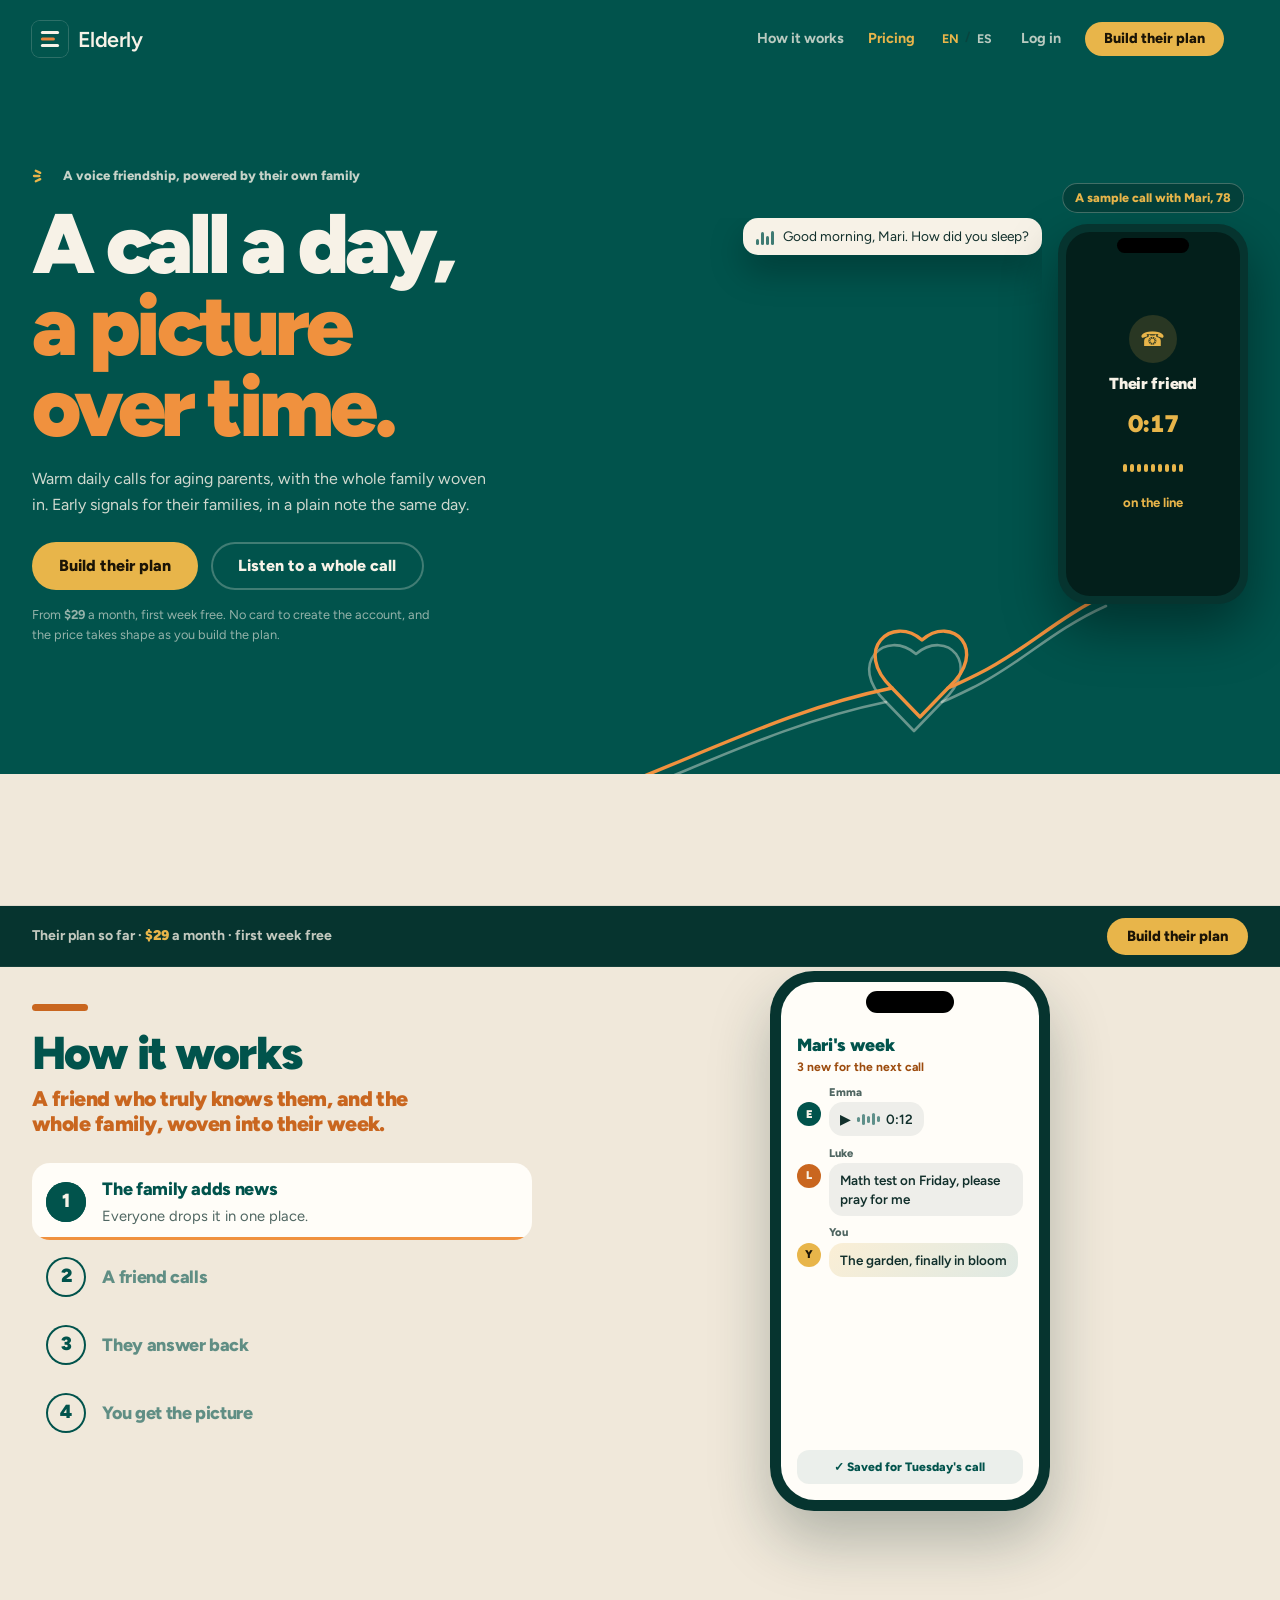
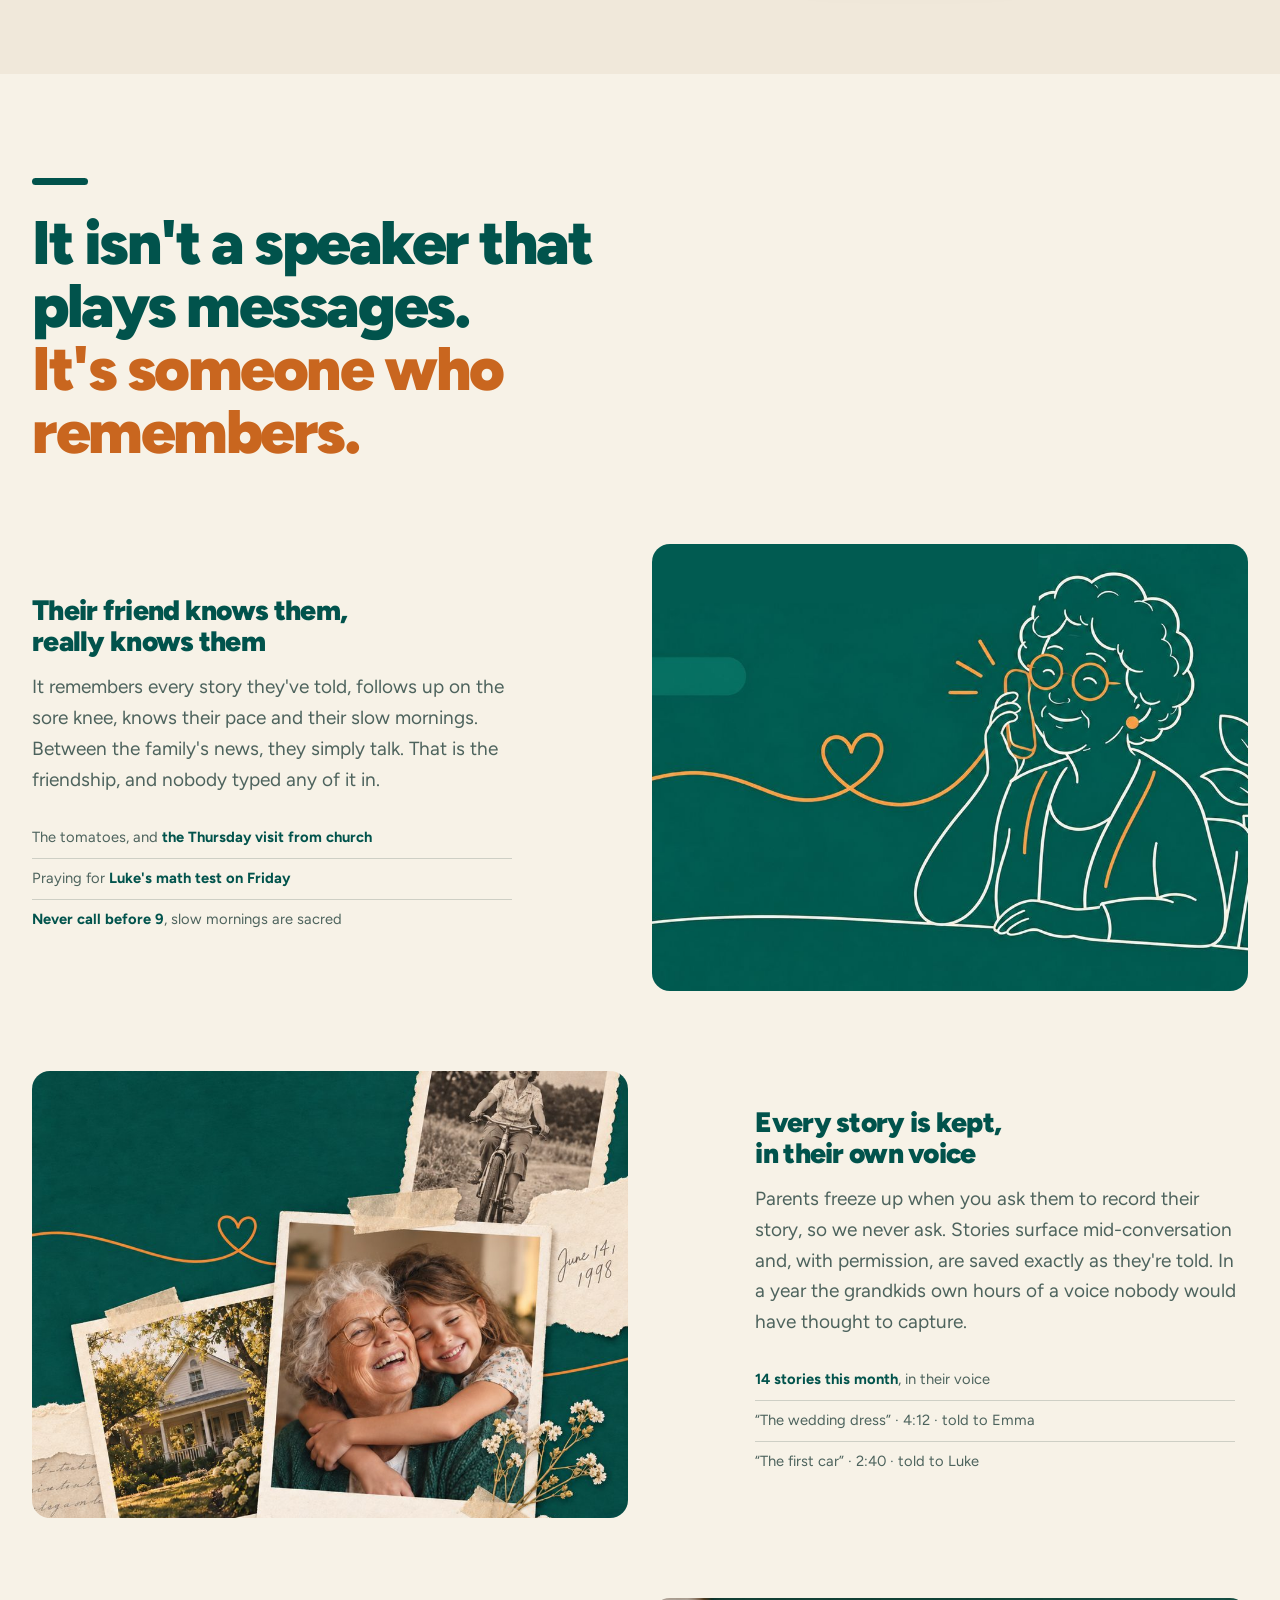
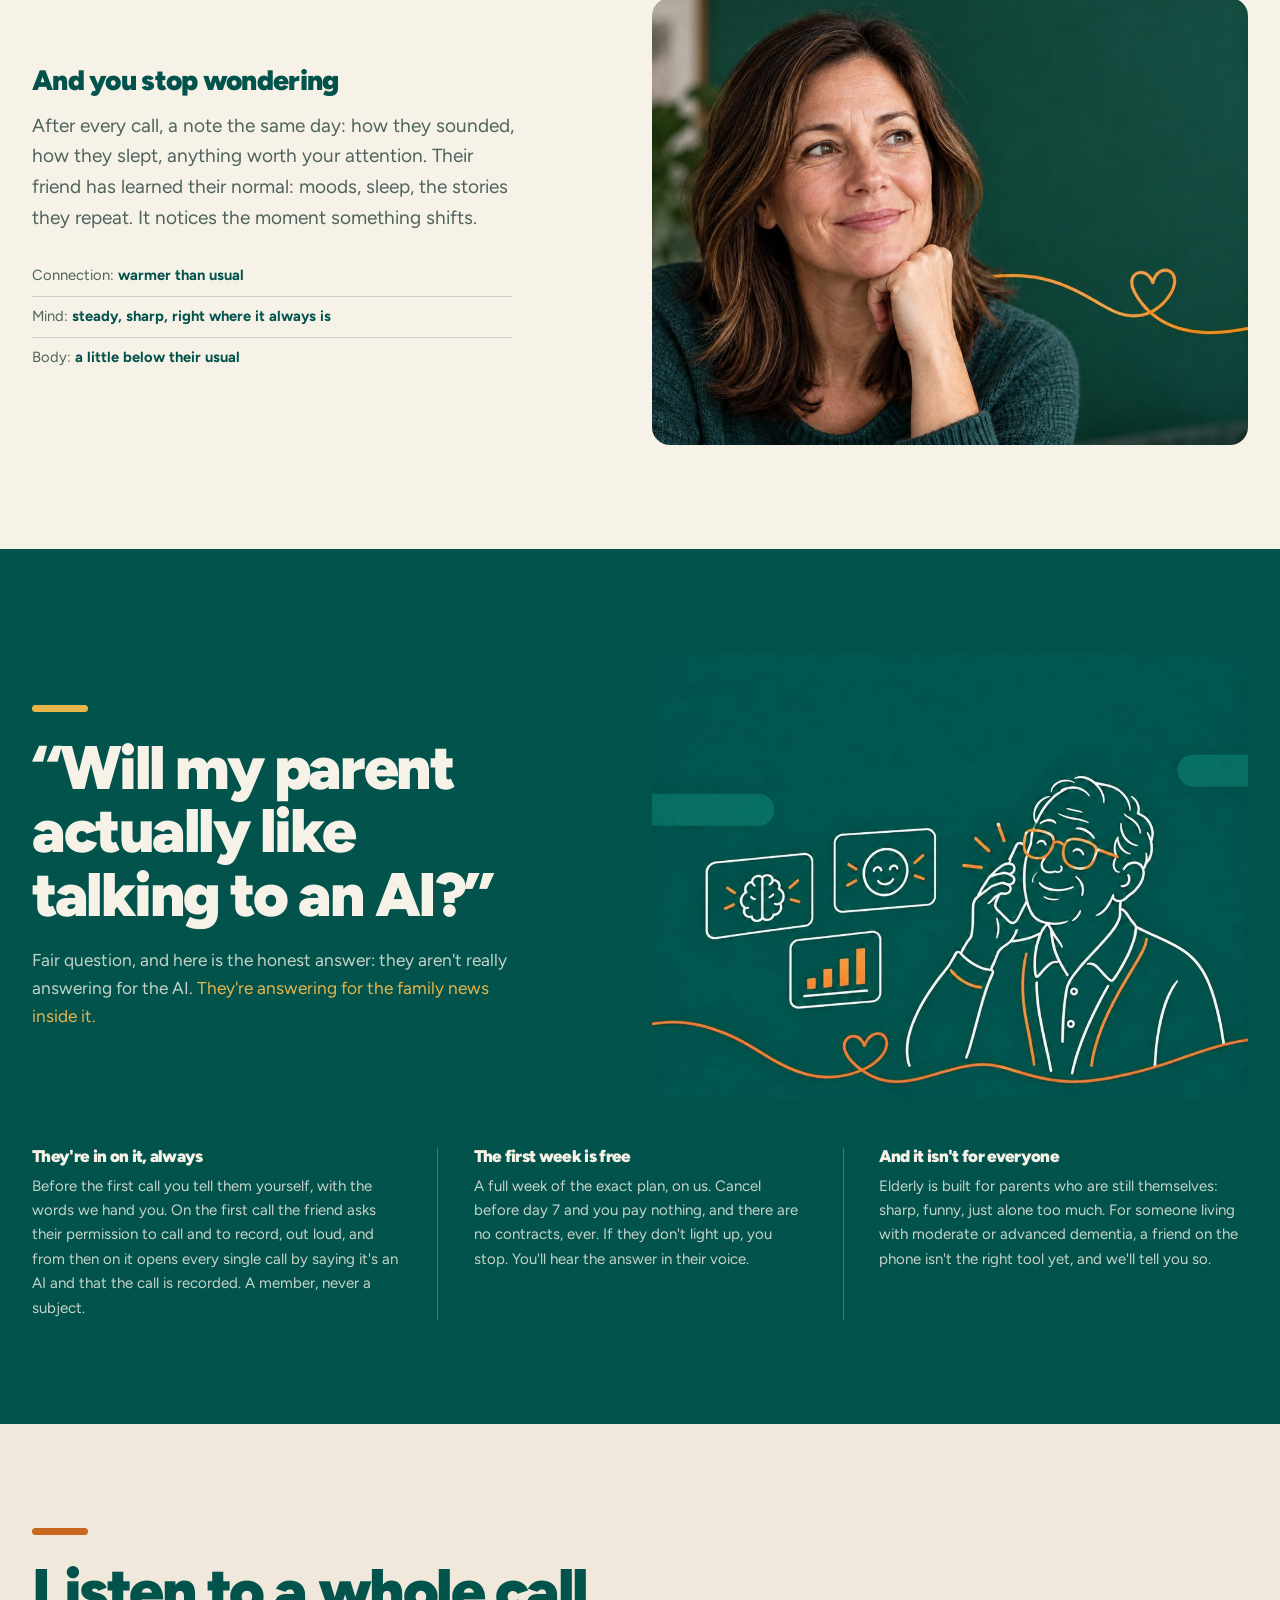
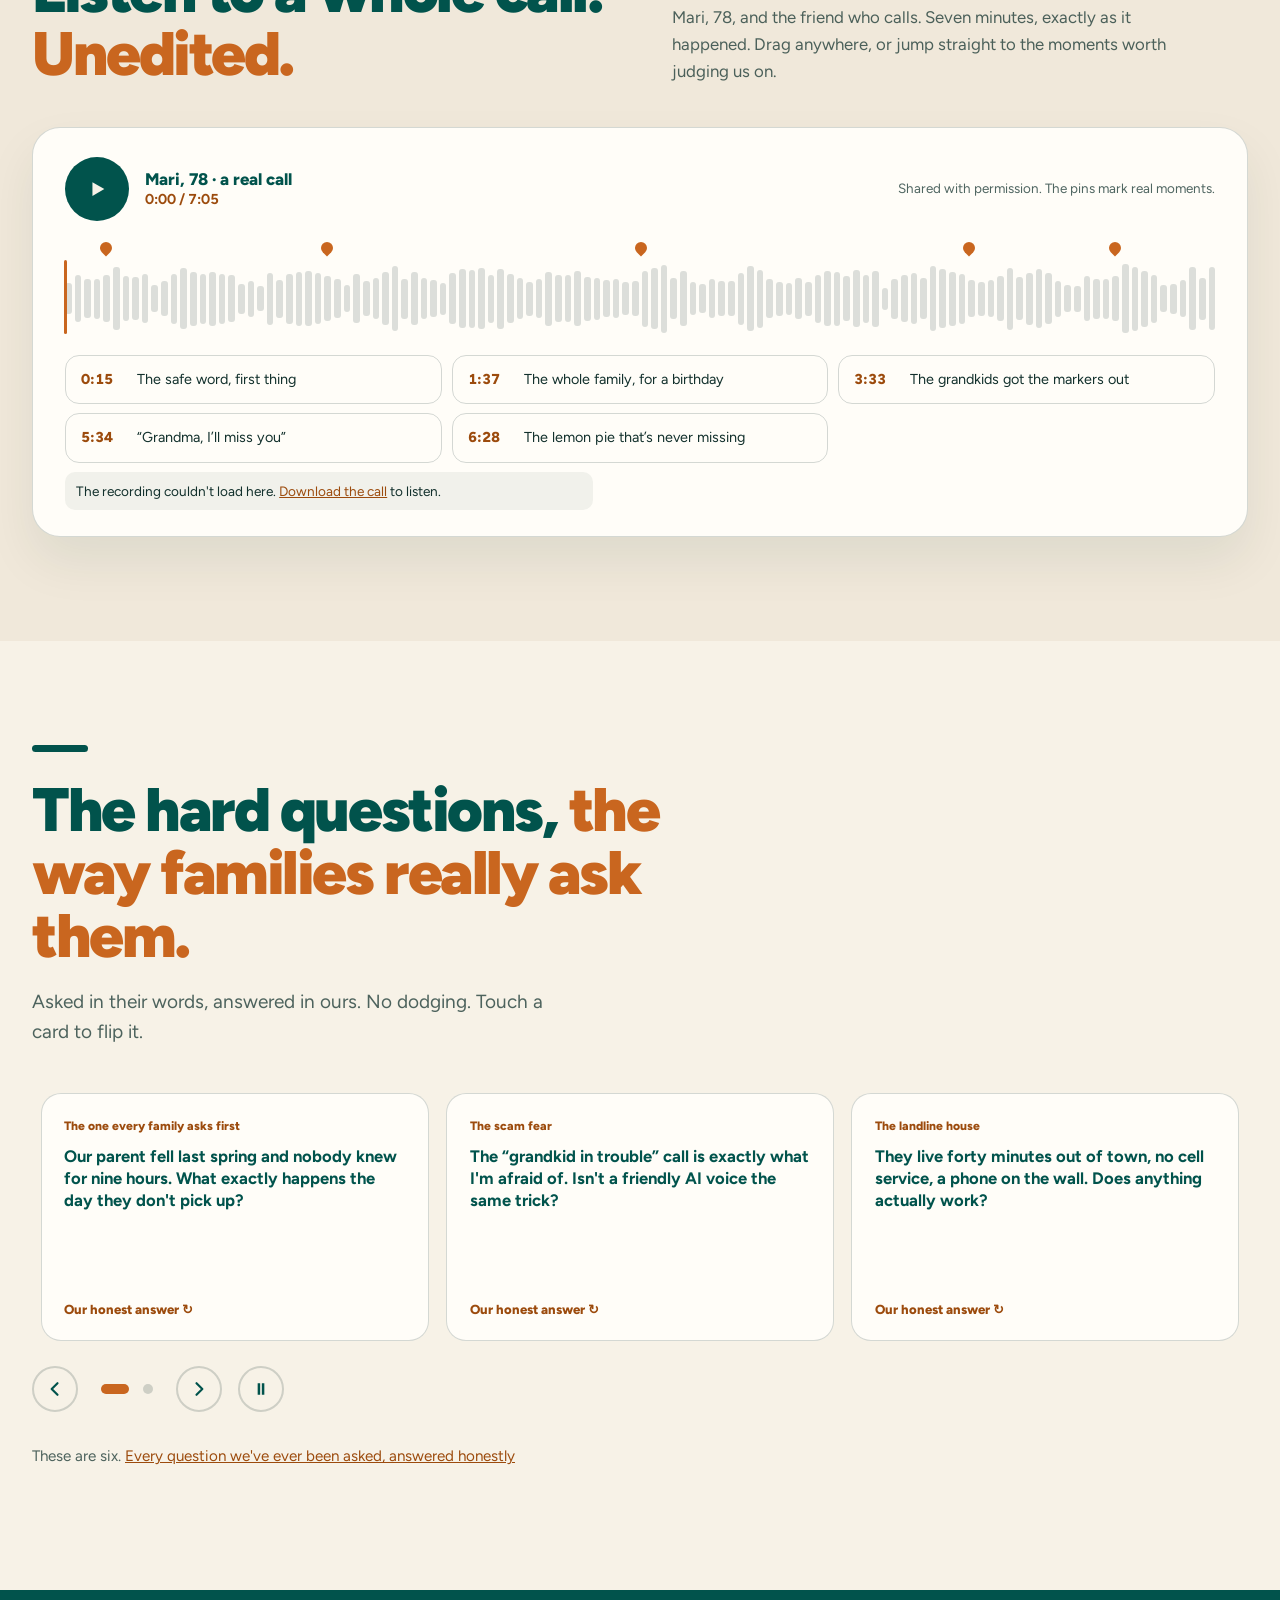
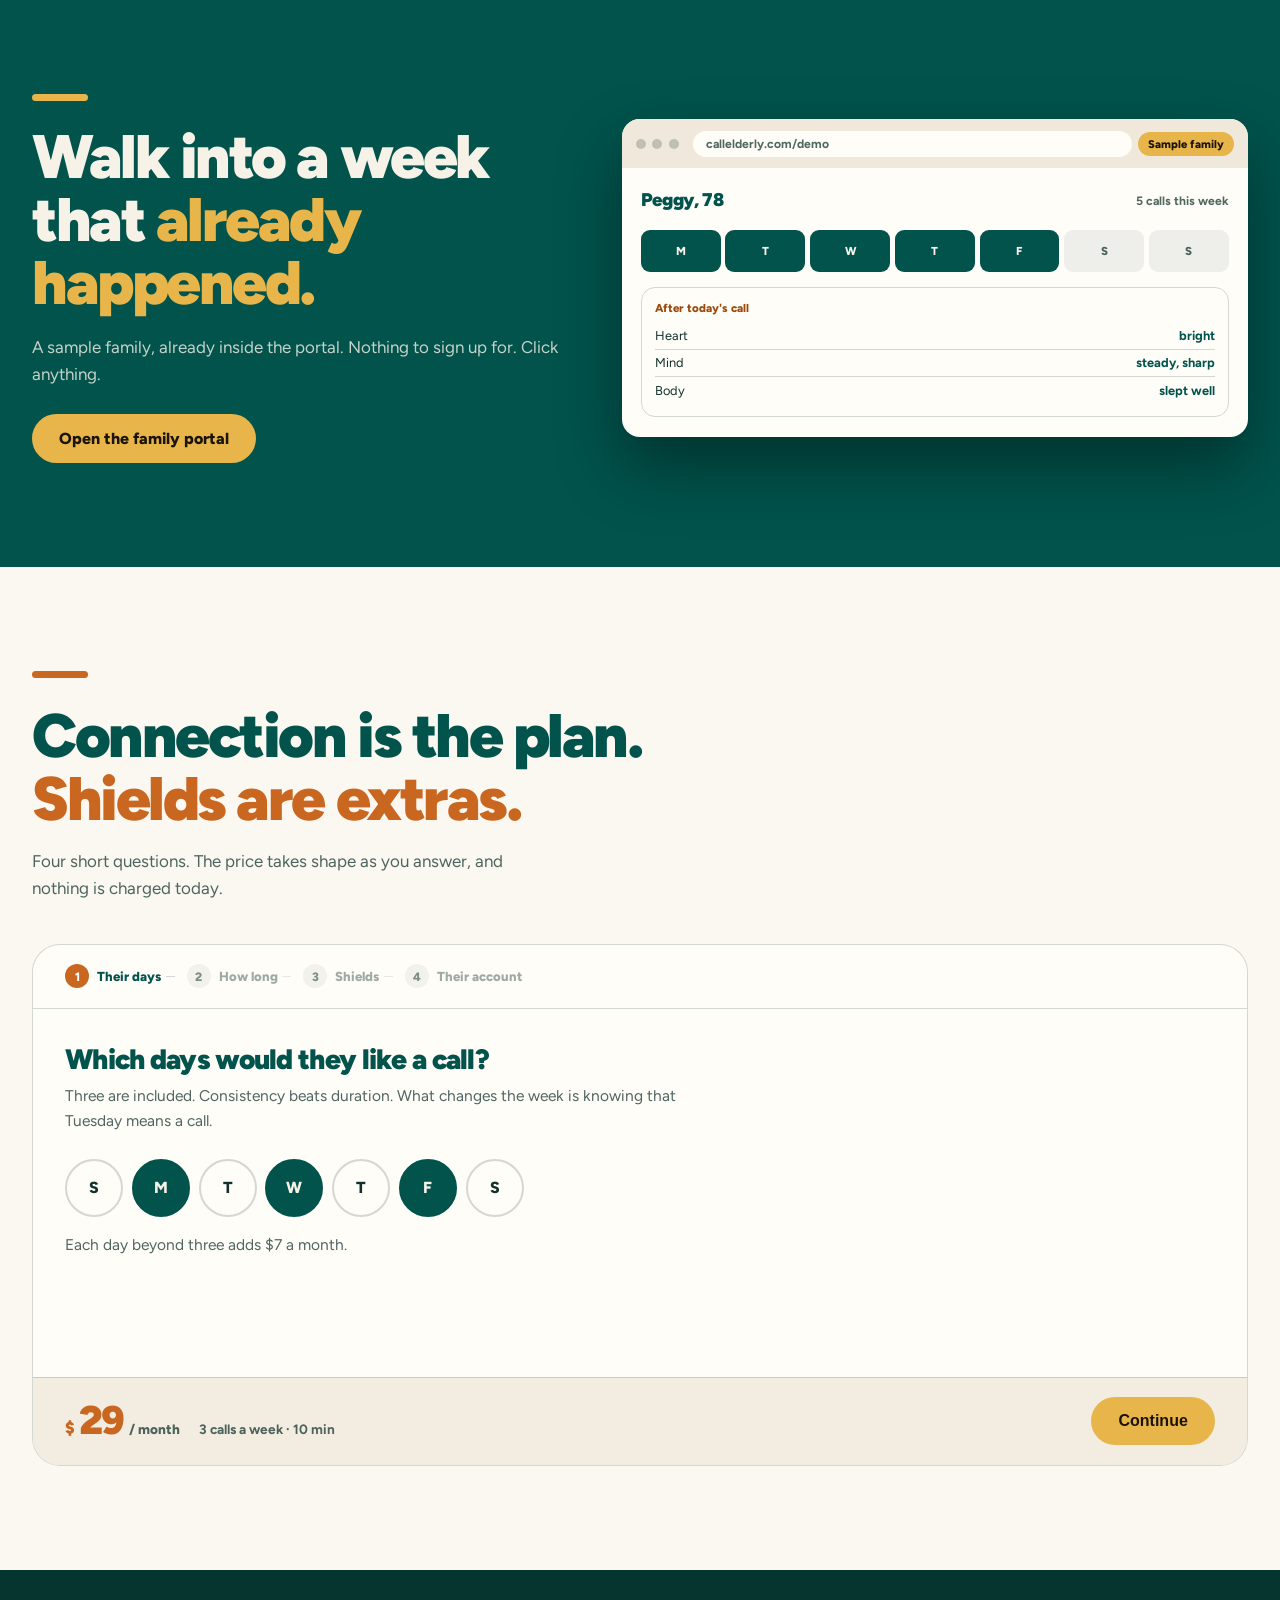
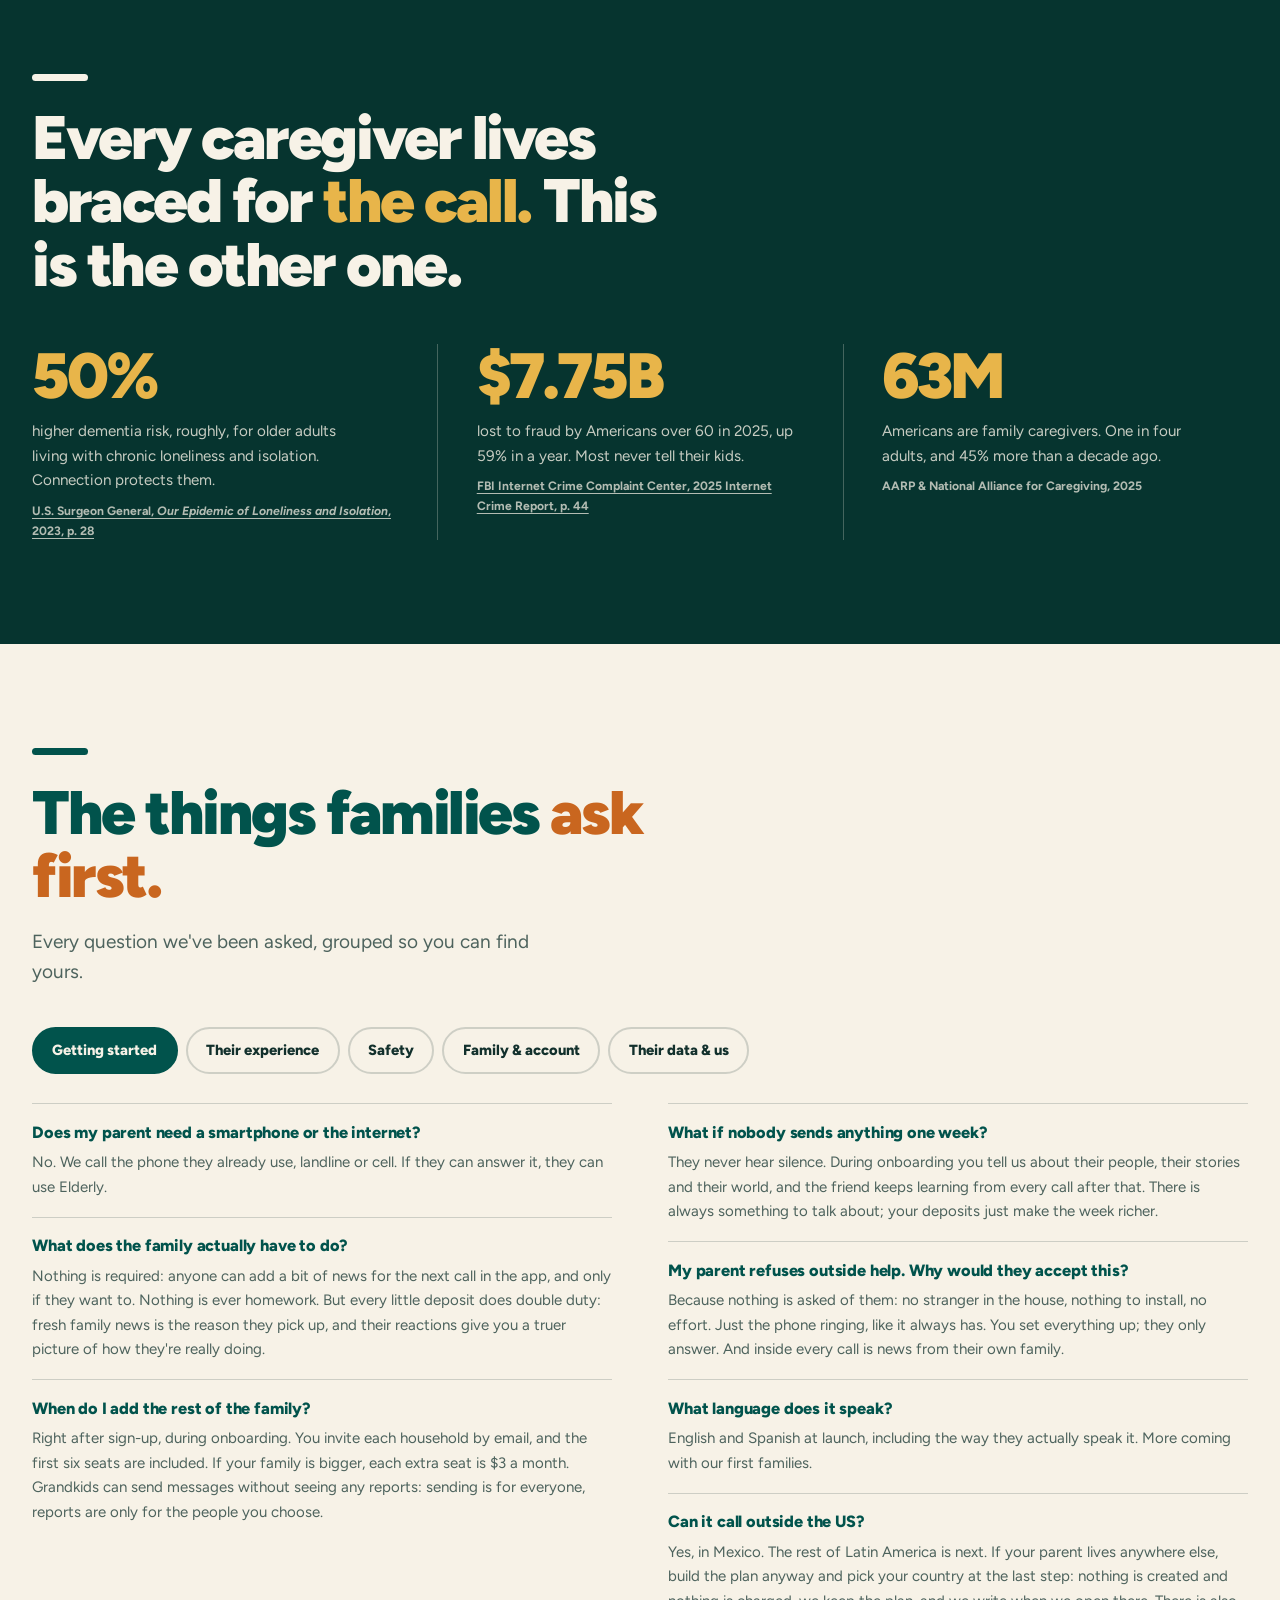
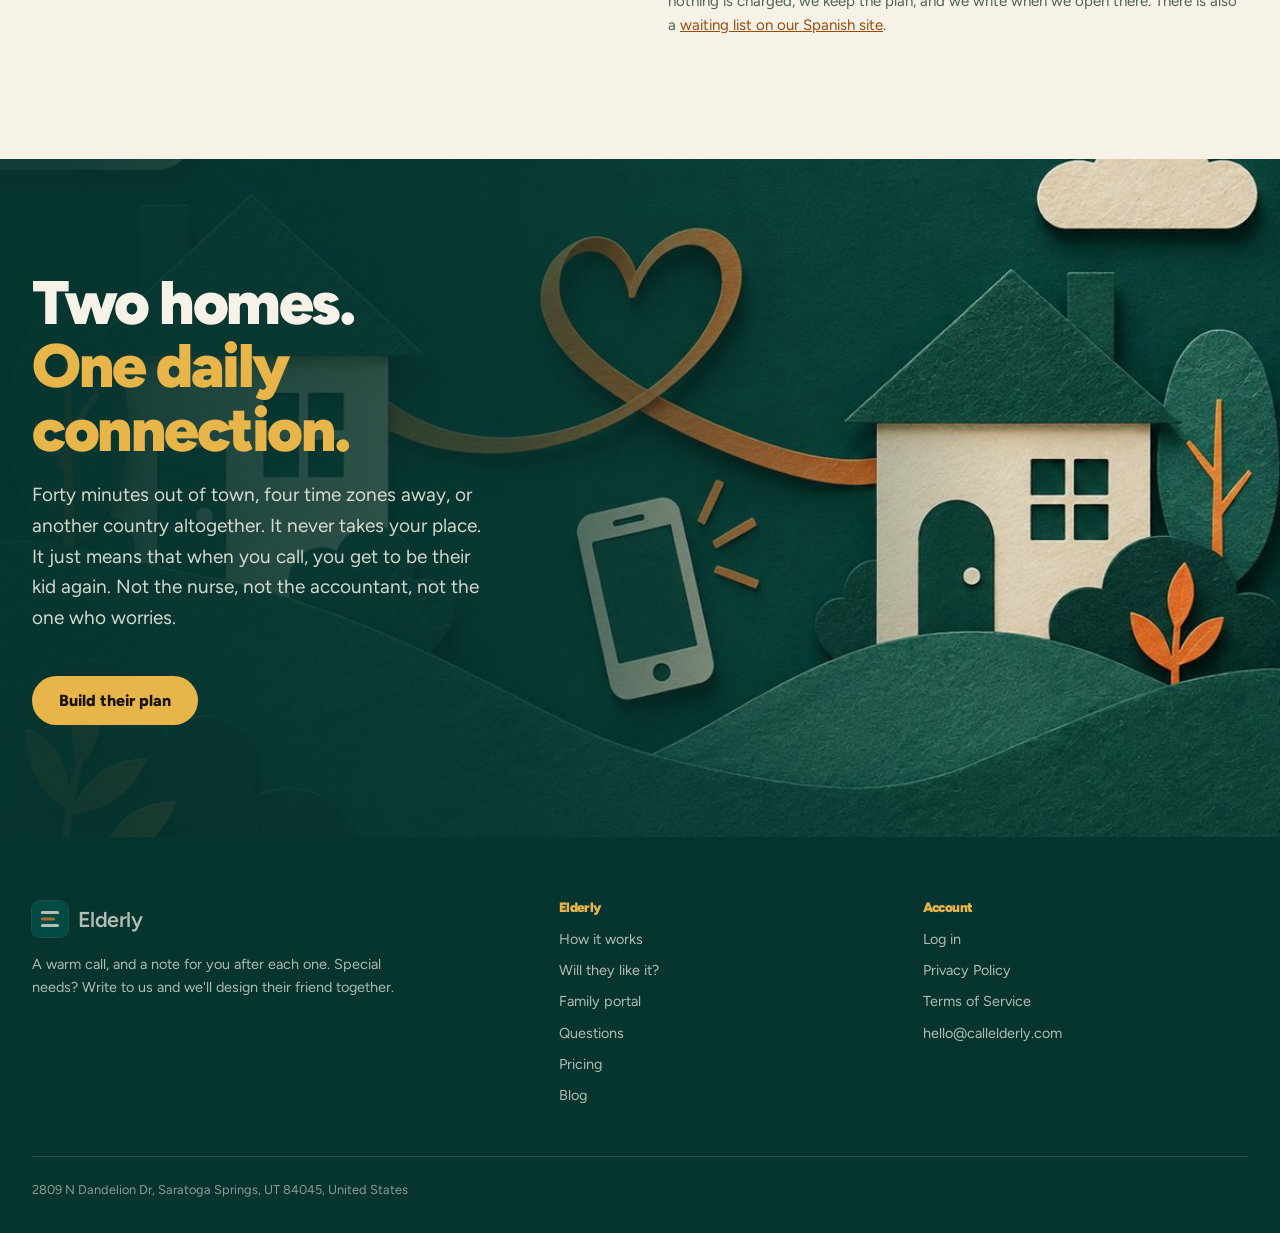
==== commit 8a815615: "La web y los legales dicen lo mismo: grabaciones, aviso de IA, que medimos, precio visible, lista de" ====
--- a/index.html
+++ b/index.html
@@ -37,7 +37,7 @@
   --teal:#01534C; --forest:#06342F; --teal-up:#0C685E;
   --cream:#F7F2E7; --amber:#F0913E;
   /* extended, sampled from the brand photography */
-  --oat:#F0E8DA; --honey:#E8B54A; --amber-dp:#C9661F; --amber-tx:#A8520F;
+  --oat:#F0E8DA; --honey:#E8B54A; --amber-dp:#C9661F; --amber-tx:#9C4B0D;
   --ink:#12302C; --ink-soft:rgba(18,48,44,.74);
   --rule:rgba(18,48,44,.18); --rule-c:rgba(247,242,231,.26);
   --w:min(100% - 3rem, 76rem);
@@ -103,7 +103,10 @@
 .nav menu a:not(.btn){color:var(--cream);text-decoration:none;opacity:.75;
   display:inline-flex;align-items:center;min-height:24px}
 .nav menu a:not(.btn):hover{opacity:1}
+/* EN y ES median 17 y 15 px de ancho. El minimo de toque es 24x24: el alto ya lo daba
+   .nav menu a, el ancho lo da este min-width. */
 .lang{display:flex;gap:.15rem;font-size:.78rem}
+.nav menu .lang a{min-width:24px;justify-content:center}
 /* El selector de idioma: el activo en miel, el otro apagado, como estaba. Va con la
    especificidad de .nav menu (si no, la regla de arriba le gana y apaga el activo).
    Antes el conjunto iba a opacity .85 y el inactivo a .55: 2.4:1 en texto de 12px. */
@@ -321,7 +324,10 @@
   .stats>div:first-child{padding-top:0;border-top:0}}
 .stats b{display:block;font-size:clamp(2.8rem,5vw,4rem);font-weight:900;letter-spacing:-.05em;line-height:1;color:var(--honey)}
 .stats p{font-size:.95rem;margin:.7rem 0 .5rem;max-width:20rem}
-.stats cite{font-style:normal;font-size:.76rem;font-weight:700;opacity:.55}
+.stats cite{display:block;font-style:normal;font-size:.76rem;font-weight:700;opacity:.72}
+.stats cite a{color:inherit;text-decoration:underline;text-underline-offset:3px}
+.stats cite a:hover{color:var(--honey)}
+.stats cite i{font-style:italic}
 
 /* ---------------- FULL BLEED ---------------- */
 .bleed{position:relative;isolation:isolate}
@@ -381,6 +387,8 @@
 .wprice small{font-size:.85rem;font-weight:800;color:var(--ink-soft);margin-left:.15rem;white-space:nowrap}
 .wprice em{font-style:normal;font-size:.85rem;font-weight:700;color:var(--ink-soft);margin-left:.9rem}
 @media(max-width:620px){.wprice em{width:100%;margin:.3rem 0 0}}
+.wprice[hidden]{display:none}
+.wnote{margin:0;font-size:1rem;font-weight:800;color:var(--amber-tx);max-width:34rem;line-height:1.4}
 .wnav{margin-left:auto;display:flex;gap:.6rem;align-items:center}
 .wback{border:2px solid var(--rule);background:transparent;color:var(--teal);font:inherit;font-weight:800;
   font-size:.92rem;padding:.72rem 1.25rem;border-radius:999px;cursor:pointer}
@@ -416,6 +424,12 @@
   border:2px solid var(--rule);border-radius:14px;background:#FFFDF8;color:var(--ink)}
 form input:focus,form select:focus{border-color:var(--amber-dp);outline:none}
 form .err{display:none;font-size:.8rem;font-weight:700;color:#A8320F;margin-top:.3rem}
+form label.chk{display:flex;gap:.8rem;align-items:flex-start;font-size:.92rem;font-weight:700;color:var(--ink);cursor:pointer;margin:.3rem 0 1.2rem}
+form label.chk input{width:22px;height:22px;margin:.1rem 0 0;padding:0;flex:none;accent-color:var(--teal)}
+form label.chk .err{margin-top:.2rem}
+form label.chk.bad span{color:#A8320F}
+form .notlive{background:rgba(240,145,62,.14);border-left:4px solid var(--amber-dp);border-radius:12px;padding:.8rem 1rem;margin:0 0 1.1rem;font-size:.88rem;font-weight:700;color:var(--ink)}
+form [hidden]{display:none!important}
 form label.bad input{border-color:#A8320F}
 form label.bad .err{display:block}
 .ok{margin-top:1rem;padding:.95rem 1.2rem;background:var(--teal);color:var(--cream);border-radius:16px;font-size:.92rem;max-width:none}
@@ -460,6 +474,8 @@
 footer h4{font-size:.85rem;color:var(--honey);margin-bottom:.8rem}
 footer p{color:rgba(247,242,231,.7)}
 footer a{color:var(--cream);text-decoration:none;opacity:.72}
+/* Los enlaces del pie median 17px de alto. 24 es el minimo de toque. */
+footer li a,footer .end a{display:inline-flex;align-items:center;min-height:24px}
 footer a:hover{opacity:1;text-decoration:underline}
 footer ul{list-style:none;padding:0;margin:0}
 footer li{margin-bottom:.45rem}
@@ -522,6 +538,9 @@
 .track .knob{position:absolute;top:50%;left:0;width:18px;height:18px;margin:-9px 0 0 -9px;border-radius:50%;background:var(--cream);box-shadow:0 2px 8px rgba(0,0,0,.3);pointer-events:none}
 .pin{position:absolute;top:0;width:18px;height:18px;margin-left:-9px;padding:0;border:0;background:transparent;cursor:pointer}
 .pin::before{content:"";position:absolute;left:3px;top:0;width:12px;height:12px;border-radius:50% 50% 50% 0;transform:rotate(-45deg);background:var(--honey)}
+/* El area de toque del pin: 24x24, el minimo, sin mover ni agrandar el dibujo. El publico
+   pasa los 50 y el pin se veia de 18px. */
+.pin::after{content:"";position:absolute;left:50%;top:50%;width:24px;height:24px;transform:translate(-50%,-50%)}
 .pin[data-on]::before{background:var(--cream)}
 .moments{list-style:none;margin:.5rem 0 0;padding:0}
 .moments button{display:flex;align-items:baseline;gap:.9rem;width:100%;text-align:left;background:transparent;border:0;
@@ -818,7 +837,7 @@
       <a class="btn" href="#price">Build their plan</a>
       <a class="btn line" href="#call">Listen to a whole call</a>
     </div>
-    <p class="fine">No card today. The first week is free, and the price takes shape as you build the plan.</p>
+    <p class="fine">From <b id="heroPrice">$29</b> a month, first week free. No card to create the account, and the price takes shape as you build the plan.</p>
     </div>
 
     <div class="callstage" id="stage" role="group" aria-label="A sample call: the phone rings, it gets answered, and the two of them talk out loud.">
@@ -1006,7 +1025,7 @@
     <div class="prom">
       <div>
         <h4>They're in on it, always</h4>
-        <p>Before the first call you tell them yourself, with the words we hand you. The friend says it's an AI on every call and asks permission before anything is recorded. A member, never a subject.</p>
+        <p>Before the first call you tell them yourself, with the words we hand you. On the first call the friend asks their permission to call and to record, out loud, and from then on it opens every single call by saying it's an AI and that the call is recorded. A member, never a subject.</p>
       </div>
       <div>
         <h4>The first week is free</h4>
@@ -1039,11 +1058,11 @@
         </button>
         <div class="pmeta">
           <b>Mari, 78 · a real call</b>
-          <span class="ptime"><span id="pcur">0:00</span> / <span id="pdur">7:06</span></span>
+          <span class="ptime"><span id="pcur">0:00</span> / <span id="pdur">7:05</span></span>
         </div>
         <p class="pfine">Shared with permission. The pins mark real moments.</p>
       </div>
-      <div class="track" id="track" role="slider" tabindex="0" aria-label="Position in the call" aria-valuemin="0" aria-valuemax="426" aria-valuenow="0" aria-valuetext="0:00">
+      <div class="track" id="track" role="slider" tabindex="0" aria-label="Position in the call" aria-valuemin="0" aria-valuemax="425" aria-valuenow="0" aria-valuetext="0:00 of 7:05">
         <span class="wf" id="wf" aria-hidden="true"></span><span class="fill" id="pfill"></span><span class="knob" id="pknob"></span>
       </div>
       <ul class="moments" id="moments"></ul>
@@ -1090,9 +1109,10 @@
         <button class="cbtn" id="cprev" type="button" aria-label="Previous questions"><svg viewBox="0 0 24 24" aria-hidden="true"><path d="M15 5l-7 7 7 7" fill="none" stroke="currentColor" stroke-width="2.6" stroke-linecap="round" stroke-linejoin="round"/></svg></button>
         <div class="cdots" id="cdots"></div>
         <button class="cbtn" id="cnext" type="button" aria-label="Next questions"><svg viewBox="0 0 24 24" aria-hidden="true"><path d="M9 5l7 7-7 7" fill="none" stroke="currentColor" stroke-width="2.6" stroke-linecap="round" stroke-linejoin="round"/></svg></button>
-      </div>
-    </div>
-    <p style="margin-top:2rem;font-size:.95rem">Six of twenty-eight. <a href="#faq">Every question we've ever been asked, answered honestly</a></p>
+        <button class="cbtn" id="cplay" type="button" aria-pressed="false" aria-label="Pause the questions from moving on their own"><svg viewBox="0 0 24 24" aria-hidden="true" id="cplayIcon"><path d="M8 5h3v14H8zM13 5h3v14h-3z" fill="currentColor"/></svg></button>
+      </div>
+    </div>
+    <p style="margin-top:2rem;font-size:.95rem">These are six. <a href="#faq">Every question we've ever been asked, answered honestly</a></p>
   </div>
 </section>
 
@@ -1111,7 +1131,7 @@
     <div class="browser" aria-hidden="true">
       <div class="bbar"><i></i><i></i><i></i><span class="url">callelderly.com/demo</span><span class="tag">Sample family</span></div>
       <div class="bbody">
-        <div class="phead"><b>Rosa, 78</b><small>5 calls this week</small></div>
+        <div class="phead"><b>Peggy, 78</b><small>5 calls this week</small></div>
         <div class="wk" style="margin-top:.9rem"><i class="c">M</i><i class="c">T</i><i class="c">W</i><i class="c">T</i><i class="c">F</i><i>S</i><i>S</i></div>
         <div class="pcard" style="margin-top:.9rem">
           <div class="h">After today's call</div>
@@ -1199,16 +1219,19 @@
                   <label>Your name<input name="yourname" required autocomplete="name"><span class="err"></span></label>
                   <label>Email<input name="email" type="email" required autocomplete="email"><span class="err"></span></label>
                 </div>
-                <div class="f2">
+                <div class="f2" id="rowPhonePw">
                   <label>Your mobile<input name="phone" type="tel" required autocomplete="tel" placeholder="+1 (555) 000-0000"><span class="err"></span></label>
-                  <label>Password<input name="password" type="password" required autocomplete="new-password" placeholder="At least 8 characters"><span class="err"></span></label>
+                  <label id="pwLabel">Password<input name="password" type="password" required autocomplete="new-password" placeholder="At least 8 characters"><span class="err"></span></label>
                 </div>
                 <div class="f2">
                   <label>Where do you live?
                     <select name="country" id="acctCountry"><option value="US">United States</option></select>
                   </label>
+                  <label id="otherLabel" hidden>Which country?<input name="other_country" id="acctOtherCountry" autocomplete="country-name" placeholder="Type your country"><span class="err"></span></label>
                 </div>
-                <p class="tiny">No card · cancel anytime · you choose the first call. By creating the account you accept our <a href="https://www.callelderly.com/terms">Terms</a> and <a href="https://www.callelderly.com/privacy">Privacy Policy</a>.</p>
+                <p class="notlive" id="notLiveNote" hidden></p>
+                <label class="chk" id="waitConsentLabel" hidden><input type="checkbox" id="waitConsent"><span>Optional: Elderly can also reach me by text or WhatsApp, not only by email. Leaving this unticked changes nothing about your place on the list.</span></label>
+                <p class="tiny" id="acctFine">No card to create the account. We ask for a card in the portal before the first call with them, nothing is charged for the first seven days, and you can cancel any time from the portal. By creating the account you accept our <a href="https://www.callelderly.com/terms">Terms</a> and <a href="https://www.callelderly.com/privacy">Privacy Policy</a>.</p>
                 <p class="ok" id="acctOk" hidden role="status"></p>
               </form>
             </div>
@@ -1221,7 +1244,8 @@
       </div>
 
       <div class="wbar">
-        <p class="wprice"><span>$</span><b id="total">29</b><small>/ month</small><em id="wsum">3 calls a week · 10 min</em></p>
+        <p class="wprice" id="wpriceBox"><span id="cur">$</span><b id="total">29</b><small id="per">/ month</small><em id="wsum">3 calls a week · 10 min</em></p>
+        <p class="wnote" id="wnote" hidden></p>
         <p class="sr-only" id="priceSay" aria-live="polite" role="status">29 dollars a month</p>
         <div class="wnav">
           <button type="button" class="wback" id="back" hidden>Back</button>
@@ -1242,13 +1266,13 @@
     <div class="stats">
       <div>
         <b>50%</b>
-        <p>higher dementia risk for isolated older adults. Connection protects them.</p>
-        <cite>U.S. Surgeon General, 2023</cite>
+        <p>higher dementia risk, roughly, for older adults living with chronic loneliness and isolation. Connection protects them.</p>
+        <cite><a href="https://www.ncbi.nlm.nih.gov/books/NBK595227/" rel="noopener">U.S. Surgeon General, <i>Our Epidemic of Loneliness and Isolation</i>, 2023, p. 28</a></cite>
       </div>
       <div>
         <b>$7.75B</b>
         <p>lost to fraud by Americans over 60 in 2025, up 59% in a year. Most never tell their kids.</p>
-        <cite>FBI IC3 Annual Report, 2025</cite>
+        <cite><a href="https://www.ic3.gov/AnnualReport/Reports/2025_IC3Report.pdf" rel="noopener">FBI Internet Crime Complaint Center, 2025 Internet Crime Report, p. 44</a></cite>
       </div>
       <div>
         <b>63M</b>
@@ -1281,11 +1305,11 @@
       <div class="qa"><h3>What if nobody sends anything one week?</h3><p>They never hear silence. During onboarding you tell us about their people, their stories and their world, and the friend keeps learning from every call after that. There is always something to talk about; your deposits just make the week richer.</p></div>
       <div class="qa"><h3>My parent refuses outside help. Why would they accept this?</h3><p>Because nothing is asked of them: no stranger in the house, nothing to install, no effort. Just the phone ringing, like it always has. You set everything up; they only answer. And inside every call is news from their own family.</p></div>
       <div class="qa"><h3>What language does it speak?</h3><p>English and Spanish at launch, including the way they actually speak it. More coming with our first families.</p></div>
-      <div class="qa"><h3>Can it call outside the US?</h3><p>Yes, in Mexico. The rest of Latin America is next. If your parent lives in another country, <a href="https://www.callelderly.com/es#lista">join the waitlist on our Spanish site</a> and we will write as soon as we open there.</p></div>
+      <div class="qa"><h3>Can it call outside the US?</h3><p>Yes, in Mexico. The rest of Latin America is next. If your parent lives anywhere else, build the plan anyway and pick your country at the last step: nothing is created and nothing is charged, we keep the plan, and we write when we open there. There is also a <a href="https://www.callelderly.com/es#lista">waiting list on our Spanish site</a>.</p></div>
     </div>
 
     <div class="tpanel" role="tabpanel" id="p-exp" aria-labelledby="t-exp" hidden>
-      <div class="qa"><h3>Do they know it's an AI?</h3><p>Yes, and they hear it from you, not from a stranger on the phone. Before the first call you tell them yourself, with the words we hand you. From then on, any time they ask, it says plainly that it is a computer. It never pretends to be a person.</p></div>
+      <div class="qa"><h3>Do they know it's an AI?</h3><p>Yes, twice over. Before the first call you tell them yourself, with the words we hand you. And then the friend says it out loud in its opening line on every single call, without being asked: its name, that it's an AI, and that the call is recorded for their family. It never pretends to be a person, and it never denies it if they ask again.</p></div>
       <div class="qa"><h3>Can they call their friend back?</h3><p>Yes, any time, day or night. The friend has a name, saved as a contact in their phone (or written by the landline) so they can call whenever they want company. Giving them their own incoming line is an extra we are still building. Write to <a href="mailto:hello@callelderly.com">hello@callelderly.com</a> and we will put you on the list: when it opens we tell you what it costs, and nothing is added to your plan until you say yes.</p></div>
       <div class="qa"><h3>Does it work if they don't hear well?</h3><p>The friend adapts: louder, slower, patient with every "say that again," as many times as it takes. If we notice a hearing pattern across several calls, we tell you what we're seeing so you can look into it with their doctor.</p></div>
       <div class="qa"><h3>What if their speech is slurred, from a stroke or Parkinson's?</h3><p>Honestly: not yet. The friend isn't reliable enough with heavily impaired speech today, and we'd rather tell you than take your money. We're working on it.</p></div>
@@ -1304,15 +1328,16 @@
 
     <div class="tpanel" role="tabpanel" id="p-fam" aria-labelledby="t-fam" hidden>
       <div class="qa"><h3>Who sees the reports: just me, or the whole family?</h3><p>You decide. As the account owner you choose who receives the after-call emails and who can open the full dashboard. Give everyone the same view, or keep some things closer. It's yours to set, and to change.</p></div>
-      <div class="qa"><h3>Can my siblings and I split the cost?</h3><p>There's one card on the account for now. Most families split it the old-fashioned way: one person pays, everyone else sends their share. Five siblings on a $59 plan is about $12 each.</p></div>
+      <div class="qa"><h3>Can my siblings and I split the cost?</h3><p>There's one card on the account for now. Most families split it the old-fashioned way: one person pays, everyone else sends their share. For example, five calls a week with 30-minute calls comes to $59 a month: between five siblings, about $12 each.</p></div>
       <div class="qa"><h3>One parent is the caregiver for the other. Is this for them too?</h3><p>Caregivers are the least-checked-on people in a family, so yes. The friend asks about them: their sleep, their load, their own stories, not only the person they care for. Each friend is dedicated to one person, so covering both means two plans.</p></div>
       <div class="qa"><h3>If I cancel and come back, does the friend still remember?</h3><p>Canceling the plan doesn't erase anything: while the account stays open, recordings are there to download and the friend picks up right where they left off. Closing the account is different, so download what you want to keep first.</p></div>
     </div>
 
     <div class="tpanel" role="tabpanel" id="p-data" aria-labelledby="t-data" hidden>
       <div class="qa"><h3>Do they control what's kept and shared?</h3><p>Their stories are theirs. When something beautiful comes up, the friend asks in the moment, "That's a lovely story. May I save it for your family?", and what they decline stays private. Safety is different: safety alerts always reach the contacts you chose.</p></div>
-      <div class="qa"><h3>Who owns the recordings?</h3><p>Saving stories is the voice archive, $6 a month. Once a story is saved, your family owns it: play or download it any time while the account is open, or delete it permanently yourselves. We don't use their voice or their calls to train anything, and if that ever changed, you would hear it from us first, plainly.</p></div>
-      <div class="qa"><h3>What happens to the memories if Elderly ever shuts down?</h3><p>We would tell you and make sure your family has downloaded every recording first. Their voice leaves with your family, not with us.</p></div>
+      <div class="qa"><h3>Is every call recorded, and who owns the recordings?</h3><p>Every call is recorded and transcribed. That is what the friend says out loud at the start of every call, and what it asks permission for on the first one. The recordings belong to your family: from the portal you can play or download any call while the account is open. What you don't get is the word-for-word transcript. You get the note and the signals, because that was the deal we made with them. The voice archive, $6 a month, is a different thing: it keeps the life stories she chooses to save in her own voice, so they survive the call they came from. We don't use their voice or their calls to train anything, and if that ever changed, you would hear it from us first, plainly.</p></div>
+      <div class="qa"><h3>Can anyone at Elderly listen to the calls?</h3><p>Not while they are happening. Nobody at Elderly, and nobody in your family, listens in live. Afterwards is different, and we would rather say it than let you assume otherwise: a small number of people who run the service can open a recording or a transcript, and they do it for three reasons only, which are checking that someone really gave permission, working out why a call went wrong, and answering a support request from you. Every single time, the system writes down who opened it and when. Our vendors see what they need to do their job, which is set out in the <a href="https://www.callelderly.com/privacy">Privacy Policy</a>.</p></div>
+      <div class="qa"><h3>What happens to the memories if Elderly ever shuts down?</h3><p>Here is the honest version. The written stories, the notes and the summaries are ours to hand over, and our <a href="https://www.callelderly.com/terms">Terms</a> now commit us to giving you at least 30 days' notice and keeping the downloads working through it. The audio is the part we can't promise forever: the recordings sit with the company that places the calls, not on a shelf of ours. So the rule that actually protects you is the boring one. Download what matters to you while the account is open, and don't wait for us to be closing.</p></div>
       <div class="qa"><h3>Who is behind Elderly?</h3><p>Parents, sons and daughters building the tool we'll want for our own parents. In our founder's words: "In ten years my father will be old. I'm building the best tool that exists so he never feels alone."</p></div>
     </div>
   </div>
@@ -1340,7 +1365,7 @@
   <a href="#portal">Family portal</a>
   <a href="#faq">Questions</a>
   <a href="https://www.callelderly.com/ingresar">Log in</a>
-  <a href="#price">Build their plan</a>
+  <a href="#price">Build their plan · from <span id="mnavPrice">$29</span></a>
 </nav>
 
 <div id="sticky" aria-hidden="true">
@@ -1514,6 +1539,33 @@
     var stickyPrice=document.getElementById('stickyPrice'), dayNote=document.getElementById('dayNote');
     var next=document.getElementById('next'), back=document.getElementById('back');
     var form=document.getElementById('acct'), okBox=document.getElementById('acctOk');
+    var pwLabel=document.getElementById('pwLabel'),
+        otherLabel=document.getElementById('otherLabel'),
+        otherInput=document.getElementById('acctOtherCountry'),
+        notLiveNote=document.getElementById('notLiveNote'),
+        waitCbLabel=document.getElementById('waitConsentLabel'),
+        waitCb=document.getElementById('waitConsent'),
+        acctFine=document.getElementById('acctFine'),
+        wpriceBox=document.getElementById('wpriceBox'),
+        wnote=document.getElementById('wnote');
+    var FINE_LIVE=acctFine?acctFine.innerHTML:'';
+    /* Si el pais no esta abierto NO se crea cuenta. Entonces: no se pide contrasena (la que
+       se pedia se descartaba sin usarla), se pregunta el pais REAL, el precio no se muestra
+       porque ahi no se puede comprar, y el permiso para escribir es una casilla de verdad,
+       nunca un consent:true escrito a mano. */
+    function esperaUI(vivo){
+      var otro=paisElegido()==='OTHER';
+      if(otherLabel) otherLabel.hidden=!otro;
+      if(pwLabel) pwLabel.hidden=!vivo;
+      if(waitCbLabel) waitCbLabel.hidden=vivo;
+      if(notLiveNote){
+        notLiveNote.hidden=vivo;
+        if(!vivo) notLiveNote.textContent='Elderly does not call there yet, so nothing is created today and no password is needed. We keep the plan you built and how to reach you, and we write when we open.';
+      }
+      if(acctFine) acctFine.innerHTML = vivo ? FINE_LIVE
+        : 'No card, no charge, and no account today. We store your name, email, country and the plan you built, and nothing else. Ask us to delete it any time at <a href="mailto:hello@callelderly.com">hello@callelderly.com</a>. Our <a href="https://www.callelderly.com/privacy">Privacy Policy</a> explains the rest.';
+      if(next && step===LAST) next.textContent = vivo ? 'Create their account' : 'Save my plan';
+    }
 
     selectedDays=function(){ return dayBtns.filter(function(b){return b.getAttribute('aria-pressed')==='true';}); };
     chosenLen=function(){ return opts.filter(function(o){return o.getAttribute('aria-checked')==='true';})[0]; };
@@ -1532,6 +1584,21 @@
     function baseDelPais(){
       var r=regionByCode(paisElegido()), b=r?Number(r.base_usd):NaN;
       return (b>0)?b:BASE_FALLBACK;
+    }
+    /* ¿Se puede contratar hoy en el pais elegido? Un codigo que el backend no conoce
+       (incluido "OTHER") NO es un pais vivo: antes caia en la base de Estados Unidos y le
+       mostraba $29 a alguien que no puede comprar. */
+    function paisVivo(){
+      var r=regionByCode(paisElegido());
+      return !!(r && r.live!==false);
+    }
+    /* El "desde $X" del hero y del menu: el precio de arranque de un pais donde SI se
+       vende, nunca el de uno donde no se puede comprar. */
+    function baseVisible(){
+      var r=regionByCode(paisElegido());
+      if(r && r.live!==false && Number(r.base_usd)>0) return Math.round(Number(r.base_usd));
+      var d=regionByCode(DEFAULT_COUNTRY);
+      return Math.round((d && Number(d.base_usd)>0)?Number(d.base_usd):BASE_FALLBACK);
     }
     function price(){
       var n=selectedDays().length, len=chosenLen(), base=baseDelPais();
@@ -1542,7 +1609,30 @@
       return {n:n, extra:extra, len:len, p:Math.round(p), base:Math.round(base)};
     }
     function render(){
-      var s=price();
+      var s=price(), vivo=paisVivo();
+      esperaUI(vivo);
+      var heroP=document.getElementById('heroPrice'), mnavP=document.getElementById('mnavPrice');
+      if(heroP) heroP.textContent='$'+baseVisible();
+      if(mnavP) mnavP.textContent='$'+baseVisible();
+      if(!vivo){
+        var donde=nombrePais(paisElegido());
+        if(wpriceBox) wpriceBox.hidden=true;
+        if(wnote){ wnote.hidden=false;
+          wnote.textContent='Elderly does not call '+(donde||'your country')+' yet. Nothing to pay today, and nothing is charged.'; }
+        stickyPrice.textContent='$'+baseVisible();
+        say.textContent='Not available in your country yet';
+        bd.innerHTML='';
+        bd.appendChild(row('Base plan, up to 3 calls a week',''));
+        if(s.extra) bd.appendChild(row(s.extra+(s.extra===1?' extra day':' extra days'),''));
+        if(+s.len.dataset.add) bd.appendChild(row(s.len.dataset.len+' minutes a call',''));
+        shields.forEach(function(c){ if(c.checked) bd.appendChild(row(c.parentNode.querySelector('b').textContent,'')); });
+        bd.appendChild(row('Price where you live','set when we open','sum'));
+        wsum.textContent=(s.n?s.n+(s.n===1?' call a week':' calls a week'):'pick at least one day')+' · '+s.len.dataset.len+' min';
+        dayNote.textContent = s.n===0 ? 'Pick at least one day to start.' : 'Three days are included; each day beyond three adds $7 a month where we operate.';
+        return;
+      }
+      if(wpriceBox) wpriceBox.hidden=false;
+      if(wnote) wnote.hidden=true;
       total.textContent=s.p; stickyPrice.textContent='$'+s.p;
       say.textContent=s.p+' dollars a month';
       wsum.textContent=(s.n?s.n+(s.n===1?' call a week':' calls a week'):'pick at least one day')+' · '+s.len.dataset.len+' min';
@@ -1550,7 +1640,7 @@
         : (s.extra ? 'Three days are included. '+s.extra+(s.extra===1?' extra day adds $7':' extra days add $'+s.extra*EXTRA)+' a month.'
                    : 'Each day beyond three adds $7 a month.');
       bd.innerHTML='';
-      bd.appendChild(row(s.n+(s.n===1?' call a week':' calls a week'), '$'+s.base));
+      bd.appendChild(row('Base plan, up to 3 calls a week', '$'+s.base));
       if(s.extra) bd.appendChild(row(s.extra+(s.extra===1?' extra day':' extra days'), '+$'+s.extra*EXTRA));
       if(+s.len.dataset.add) bd.appendChild(row(s.len.dataset.len+' minutes a call', '+$'+s.len.dataset.add));
       var specOn=shields.filter(function(c){ return c.checked && c.dataset.spec; });
@@ -1572,7 +1662,7 @@
         if(i+1===step) li.setAttribute('aria-current','step'); else li.removeAttribute('aria-current');
       });
       back.hidden = step===1;
-      next.textContent = step===LAST ? 'Create their account' : 'Continue';
+      next.textContent = step===LAST ? (paisVivo()?'Create their account':'Save my plan') : 'Continue';
       /* Solo movemos el foco cuando la persona cambia de paso. Al cargar la pagina no:
          si no, el primer Tab caia adentro del armador, a 7.500px de scroll, y quien navega
          con teclado o lector de pantalla se saltaba el "Skip to content", el logo y el menu. */
@@ -1597,14 +1687,39 @@
     /* En el selector va SOLO lo que se puede contratar hoy. Los "coming soon" del backend
        hacian elegir un pais al que todavia no llegamos y prometian una llamada que no sale.
        Quien vive en otro lado elige "Another country" y su plan va a la lista de espera. */
+    /* Los paises donde todavia NO se puede contratar se muestran a proposito, en su propio
+       grupo. Antes todos caian en un solo "OTHER" y el pais real se perdia: la lista de
+       espera guardaba "OTHER", y la politica de privacidad promete guardar el pais. */
+    var PROXIMOS=[['AR','Argentina'],['BO','Bolivia'],['BR','Brazil'],['CL','Chile'],['CO','Colombia'],
+                  ['CR','Costa Rica'],['CU','Cuba'],['DO','Dominican Republic'],['EC','Ecuador'],
+                  ['SV','El Salvador'],['GT','Guatemala'],['HN','Honduras'],['NI','Nicaragua'],
+                  ['PA','Panama'],['PY','Paraguay'],['PE','Peru'],['PR','Puerto Rico'],
+                  ['UY','Uruguay'],['VE','Venezuela']];
+    function nombrePais(code){
+      var r=regionByCode(code); if(r && r.name) return r.name;
+      for(var i=0;i<PROXIMOS.length;i++){ if(PROXIMOS[i][0]===code) return PROXIMOS[i][1]; }
+      return '';
+    }
     function paintCountries(){
       if(!countrySel) return;
       var antes=countrySel.value;
       var vivos=REGIONS.filter(function(r){ return r.live!==false; });
       if(!vivos.length) vivos=[{code:'US',name:'United States',live:true,base_usd:29}];
+      var yaVivo={}; vivos.forEach(function(r){ yaVivo[String(r.code).toUpperCase()]=1; });
+      var luego=REGIONS.filter(function(r){ return r.live===false; })
+                       .map(function(r){ return [String(r.code).toUpperCase(), r.name||r.code]; });
+      PROXIMOS.forEach(function(p){
+        if(yaVivo[p[0]]) return;
+        for(var i=0;i<luego.length;i++){ if(luego[i][0]===p[0]) return; }
+        luego.push(p);
+      });
+      luego.sort(function(a,b){ return a[1]<b[1]?-1:1; });
       countrySel.innerHTML=vivos.map(function(r){
         return '<option value="'+r.code+'">'+r.name+'</option>';
-      }).join('')+'<option value="OTHER">Another country · not yet</option>';
+      }).join('')
+        +'<optgroup label="Not open yet · we save your plan">'
+        +luego.map(function(p){ return '<option value="'+p[0]+'">'+p[1]+'</option>'; }).join('')
+        +'<option value="OTHER">Another country</option></optgroup>';
       countrySel.value=antes||DEFAULT_COUNTRY;
       if(!countrySel.value) countrySel.value=vivos[0].code;
     }
@@ -1631,11 +1746,18 @@
       if(len>=15) return 'quick';
       return 'checkin';
     }
+    /* El pais REAL que deja la persona. Si eligio "Another country", el pais es lo que
+       escribio en el campo de al lado: "OTHER" nunca viaja al backend. */
+    function paisReal(){
+      var c=paisElegido();
+      if(c!=='OTHER') return c;
+      return (otherInput && otherInput.value.trim()) || '';
+    }
     function datosDelPlan(){
       var f=function(n){ var el=form.querySelector('[name="'+n+'"]'); return el?el.value.trim():''; };
       return {
         email:f('email'), password:f('password'), full_name:f('yourname'), phone:f('phone'),
-        relationship:f('who'), country:f('country')||'US', elder_name:f('hername'),
+        relationship:f('who'), country:paisReal()||'US', elder_name:f('hername'),
         calls_per_week:selectedDays().length, call_length:packDelLargo(),
         specialties:shields.filter(function(c){ return c.checked && c.dataset.spec; }).map(function(c){ return c.dataset.spec; }).join(','), voice_kept:!!document.getElementById('sh-voice').checked,
         days:selectedDays().map(function(b){ return b.dataset.day; }).sort().join(',')
@@ -1649,34 +1771,47 @@
     function aLaLista(d, texto){
       return fetch('/api/waitlist',{method:'POST',headers:{'Content-Type':'application/json'},
         body:JSON.stringify({name:d.full_name, email:d.email, phone:d.phone, country:d.country,
-          consent:true, elder_name:d.elder_name, relationship:d.relationship,
+          consent:!!(waitCb && waitCb.checked), elder_name:d.elder_name, relationship:d.relationship,
           calls_per_week:d.calls_per_week, call_length:d.call_length,
           specialties:d.specialties, voice_kept:d.voice_kept, days:d.days})
       }).then(function(w){ if(w.ok){ decir(texto); next.textContent='Saved'; return true; } return false; });
     }
     function submit(){
-      var bad=0;
+      var bad=0, esperando=!paisVivo();
+      if(esperando && paisElegido()==='OTHER'){
+        var ol=document.getElementById('otherLabel'), oe=ol&&ol.querySelector('.err');
+        if(!(otherInput && otherInput.value.trim())){
+          ol.classList.add('bad'); if(oe) oe.textContent='Tell us which country, so we know where to open next.'; bad++;
+        } else ol.classList.remove('bad');
+      }
       [].slice.call(form.querySelectorAll('input[required]')).forEach(function(inp){
         var lab=inp.parentNode, err=lab.querySelector('.err'), v=inp.value.trim(), msg='';
+        /* Un campo escondido no se valida: en la lista de espera no se crea cuenta, asi
+           que la contrasena ni se pide ni se guarda. */
+        if(lab.hidden) { lab.classList.remove('bad'); return; }
         if(!v) msg='This one is needed.';
         else if(inp.type==='email' && !/^[^\s@]+@[^\s@]+\.[^\s@]{2,}$/.test(v)) msg='That email does not look right.';
         else if(inp.type==='password' && v.length<8) msg='Use at least 8 characters.';
         else if(inp.type==='tel'){ var n=(v.match(/\d/g)||[]).length; if(n<7||n>15) msg='That mobile does not look right.'; }
         if(msg){ lab.classList.add('bad'); err.textContent=msg; bad++; } else lab.classList.remove('bad');
       });
-      if(bad){ form.querySelector('label.bad input').focus(); return; }
-
-      var d=datosDelPlan(), r0=regionByCode(d.country);
-      next.disabled=true; next.textContent='Creating…';
+      if(bad){ var f1=form.querySelector('label.bad input'); if(f1) f1.focus(); return; }
+
+      var d=datosDelPlan(), r0=paisVivo()?regionByCode(paisElegido()):null;
+      next.disabled=true; next.textContent=paisVivo()?'Creating…':'Saving…';
 
       /* Si todavia no llegamos a su pais, NO se crea la cuenta: se guarda el plan. Darle un
          portal que no puede recibir una llamada seria dejar a una familia esperando.
          Vale para "Another country" y para cualquier pais que el backend marque como no vivo. */
       if(!r0 || r0.live===false){
-        var donde = (r0 && r0.name) ? ' for '+r0.name : '';
-        aLaLista(d,'<b>You are on the list'+donde+'.</b> Elderly calls in the United States and Mexico today. '+
-          'We saved the plan you built, so when we reach you, you pick up where you left off. '+
-          'No card, and nothing is charged.')
+        var donde = nombrePais(paisElegido()) || d.country;
+        aLaLista(d,'<b>You are on the list'+(donde?' for '+donde:'')+'.</b> '+
+          'Elderly calls in the United States and Mexico today, and we saved the plan you built for '+
+          (d.elder_name||'them')+', so you pick up where you left off when we open in '+(donde||'your country')+'. '+
+          'No account was created, no card was asked for, and nothing is charged. '+
+          'We do not send a confirmation email, so this message is the receipt: the next time you hear from us at '+
+          (d.email||'your address')+' will be the day we open there. '+
+          'To be taken off the list, write to <a href="mailto:hello@callelderly.com">hello@callelderly.com</a>.')
           .catch(function(){ decir('We could not save that. Please try again.', true); })
           .then(function(){ next.disabled=false; });
         return;
@@ -1774,7 +1909,10 @@
     var cur=document.getElementById('pcur'), durEl=document.getElementById('pdur');
     var track=document.getElementById('track'), fill=document.getElementById('pfill'), knob=document.getElementById('pknob');
     var list=document.getElementById('moments'), err=document.getElementById('perr');
-    var dur=426, pending=null, dragging=false, pins=[], rows=[];
+    /* El largo real del mp3 (425,9 s). Estaba en 426, asi que el lector de pantalla decia
+       "de 7:06" mientras la etiqueta a la vista decia 7:05. Igual se corrige solo cuando
+       carga la metadata; esto arregla el rato en el que todavia no cargo. */
+    var dur=425, pending=null, dragging=false, pins=[], rows=[];
     var PLAY='M7 4.5v15l13-7.5z', PAUSE='M6 4.5h4.5v15H6zM13.5 4.5H18v15h-4.5z';
 
     function fmt(t){ t=Math.max(0,Math.floor(t||0)); var m=Math.floor(t/60), s=t%60; return m+':'+(s<10?'0':'')+s; }
@@ -1892,6 +2030,20 @@
     var track=document.getElementById('cards'), cards=[].slice.call(track.children);
     var dotsEl=document.getElementById('cdots'), prev=document.getElementById('cprev'), next=document.getElementById('cnext');
     var page=0, pages=1, per=3, timer=null, hold=false, DELAY=7000;
+    /* WCAG 2.2.2: algo que se mueve solo por mas de 5 segundos necesita una forma de
+       pararlo, y tiene que ser un control con nombre, no "toca cualquier flecha". Tambien
+       sirve para quien lee despacio, que es medio publico de esta pagina. */
+    var playBtn=document.getElementById('cplay'), playIcon=document.getElementById('cplayIcon');
+    var PAUSE_D='M8 5h3v14H8zM13 5h3v14h-3z', PLAY_D='M8 5l11 7-11 7z';
+    function syncPlay(){
+      if(!playBtn) return;
+      playBtn.setAttribute('aria-pressed', hold?'true':'false');
+      playBtn.setAttribute('aria-label', hold
+        ? 'Let the questions move on their own again'
+        : 'Pause the questions from moving on their own');
+      if(playIcon) playIcon.firstElementChild.setAttribute('d', hold?PLAY_D:PAUSE_D);
+      playBtn.hidden = !!RM;   /* con movimiento reducido nunca gira: no hay nada que pausar */
+    }
     function perView(){ var w=window.innerWidth; return w<=620?1:(w<=980?2:3); }
     function build(){
       per=perView(); pages=Math.ceil(cards.length/per); page=Math.min(page,pages-1);
@@ -1914,17 +2066,22 @@
       });
       [].slice.call(dotsEl.children).forEach(function(d,i){ d.setAttribute('aria-current',i===page?'true':'false'); });
       if(user) hold=true;
+      syncPlay();
       schedule();
     }
     function flipped(){ return cards.some(function(c){ return c.getAttribute('aria-pressed')==='true'; }); }
     function schedule(){ clearTimeout(timer); if(RM || hold) return; timer=setTimeout(function(){ if(!flipped()) go(page+1); else schedule(); }, DELAY); }
+    if(playBtn) playBtn.addEventListener('click',function(){
+      hold=!hold; syncPlay();
+      if(hold) clearTimeout(timer); else schedule();
+    });
     prev.addEventListener('click',function(){ go(page-1,true); });
     next.addEventListener('click',function(){ go(page+1,true); });
     root.addEventListener('mouseenter',function(){ clearTimeout(timer); });
     root.addEventListener('mouseleave',function(){ schedule(); });
     root.addEventListener('focusin',function(){ clearTimeout(timer); });
     var rt; addEventListener('resize',function(){ clearTimeout(rt); rt=setTimeout(build,150); });
-    build();
+    build(); syncPlay();
   })();
 
   /* ---------- flip cards ---------- */
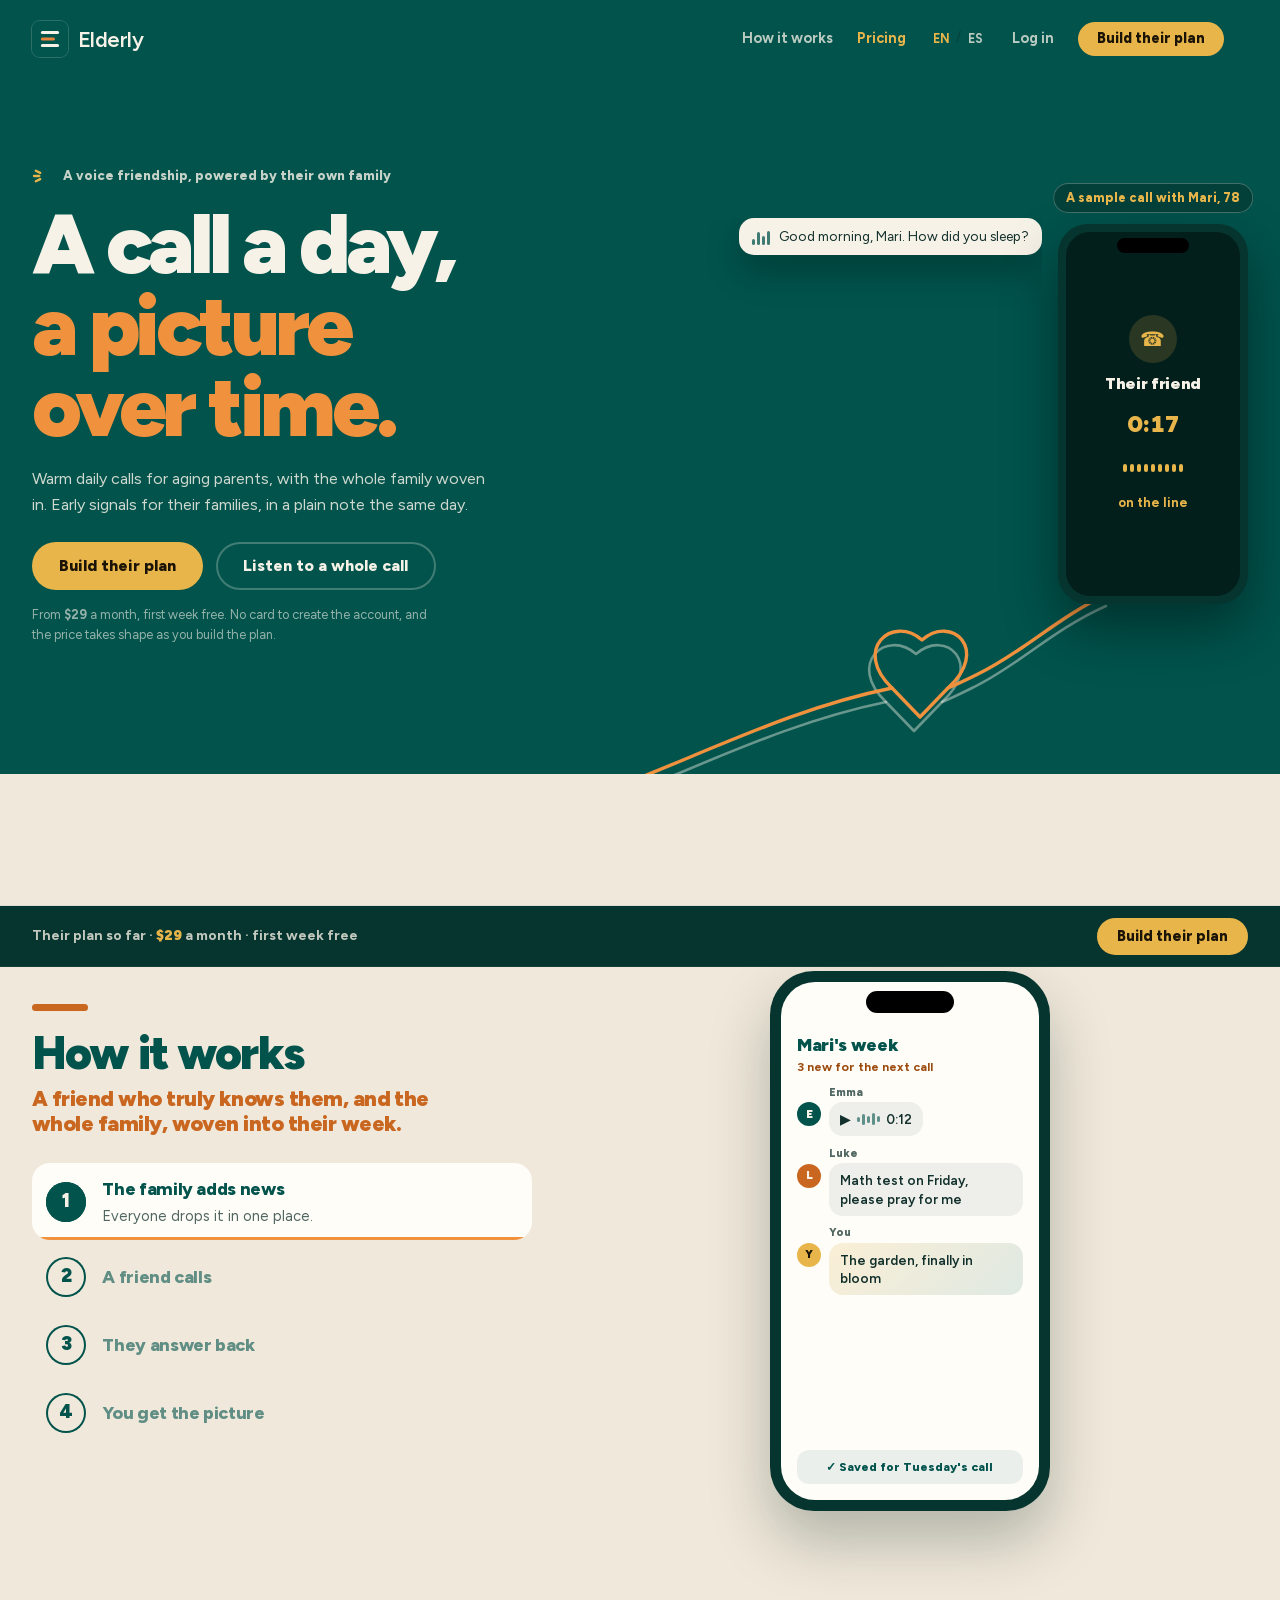
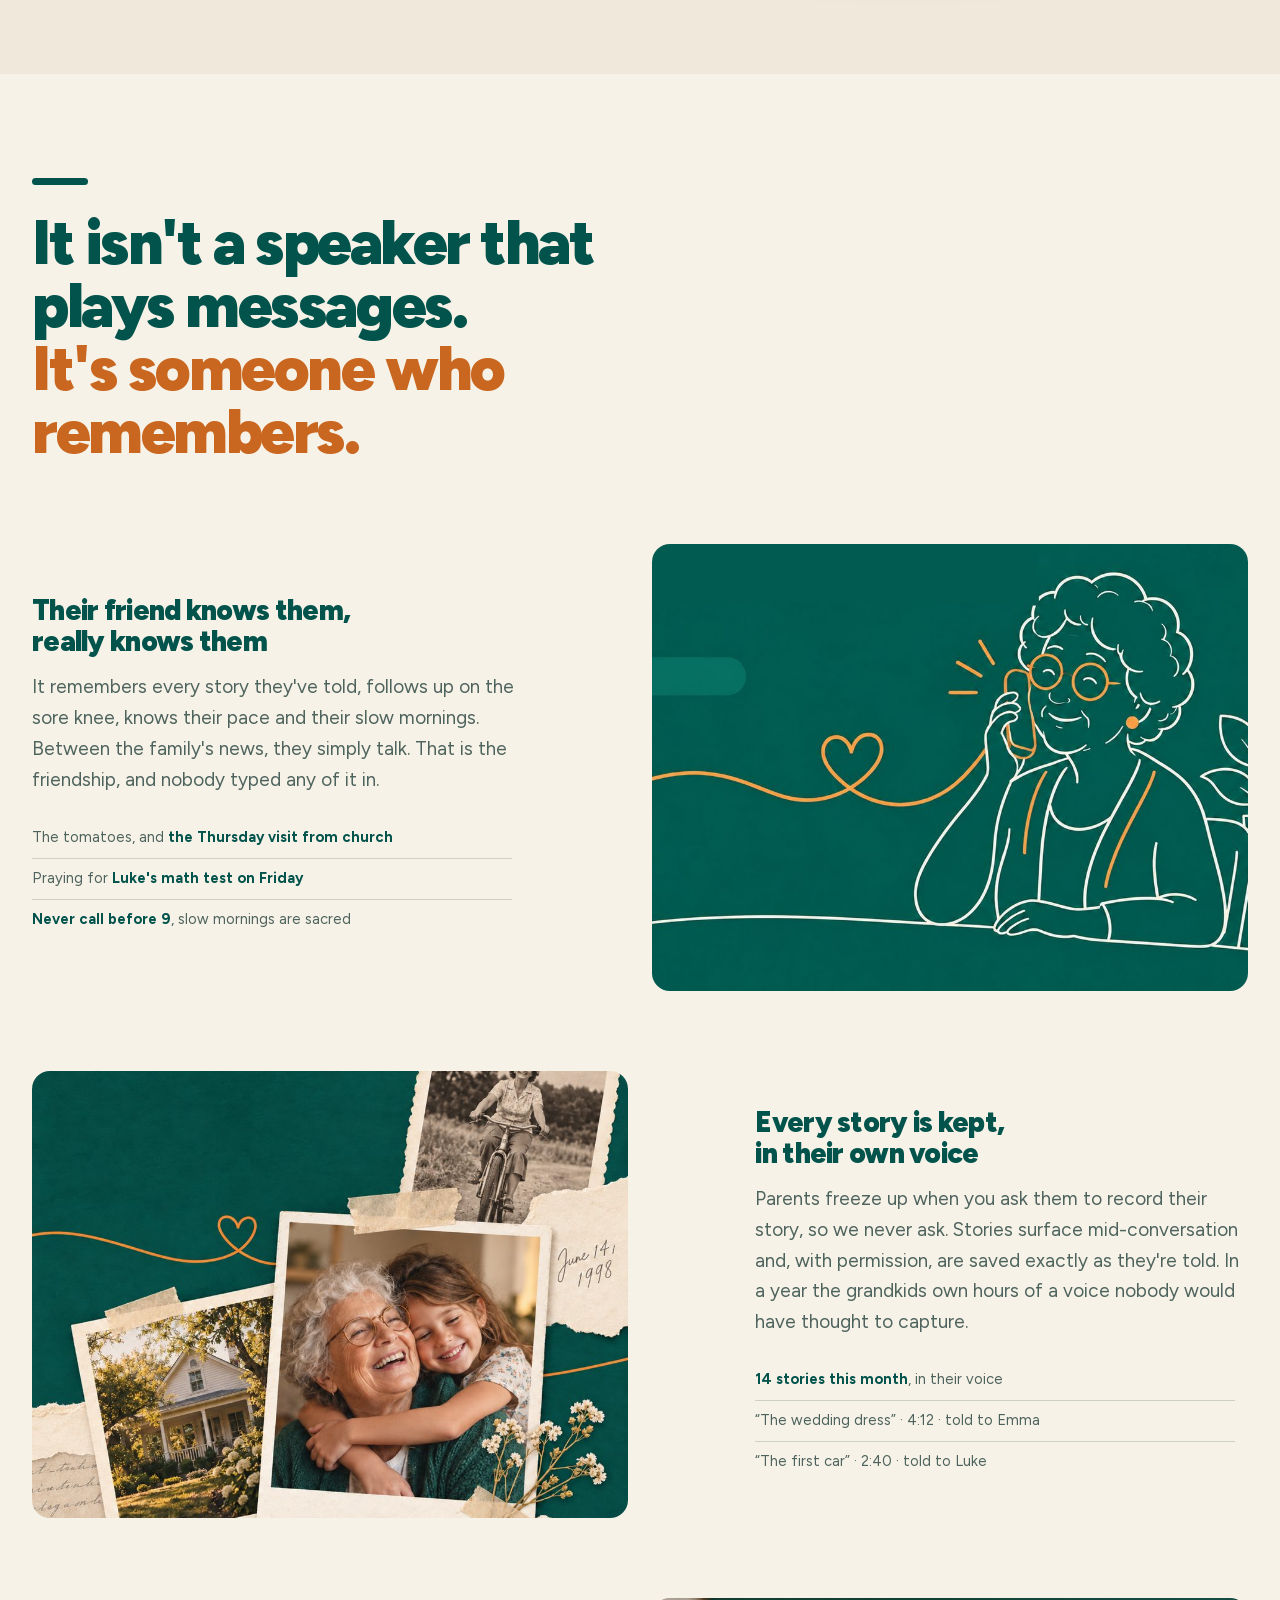
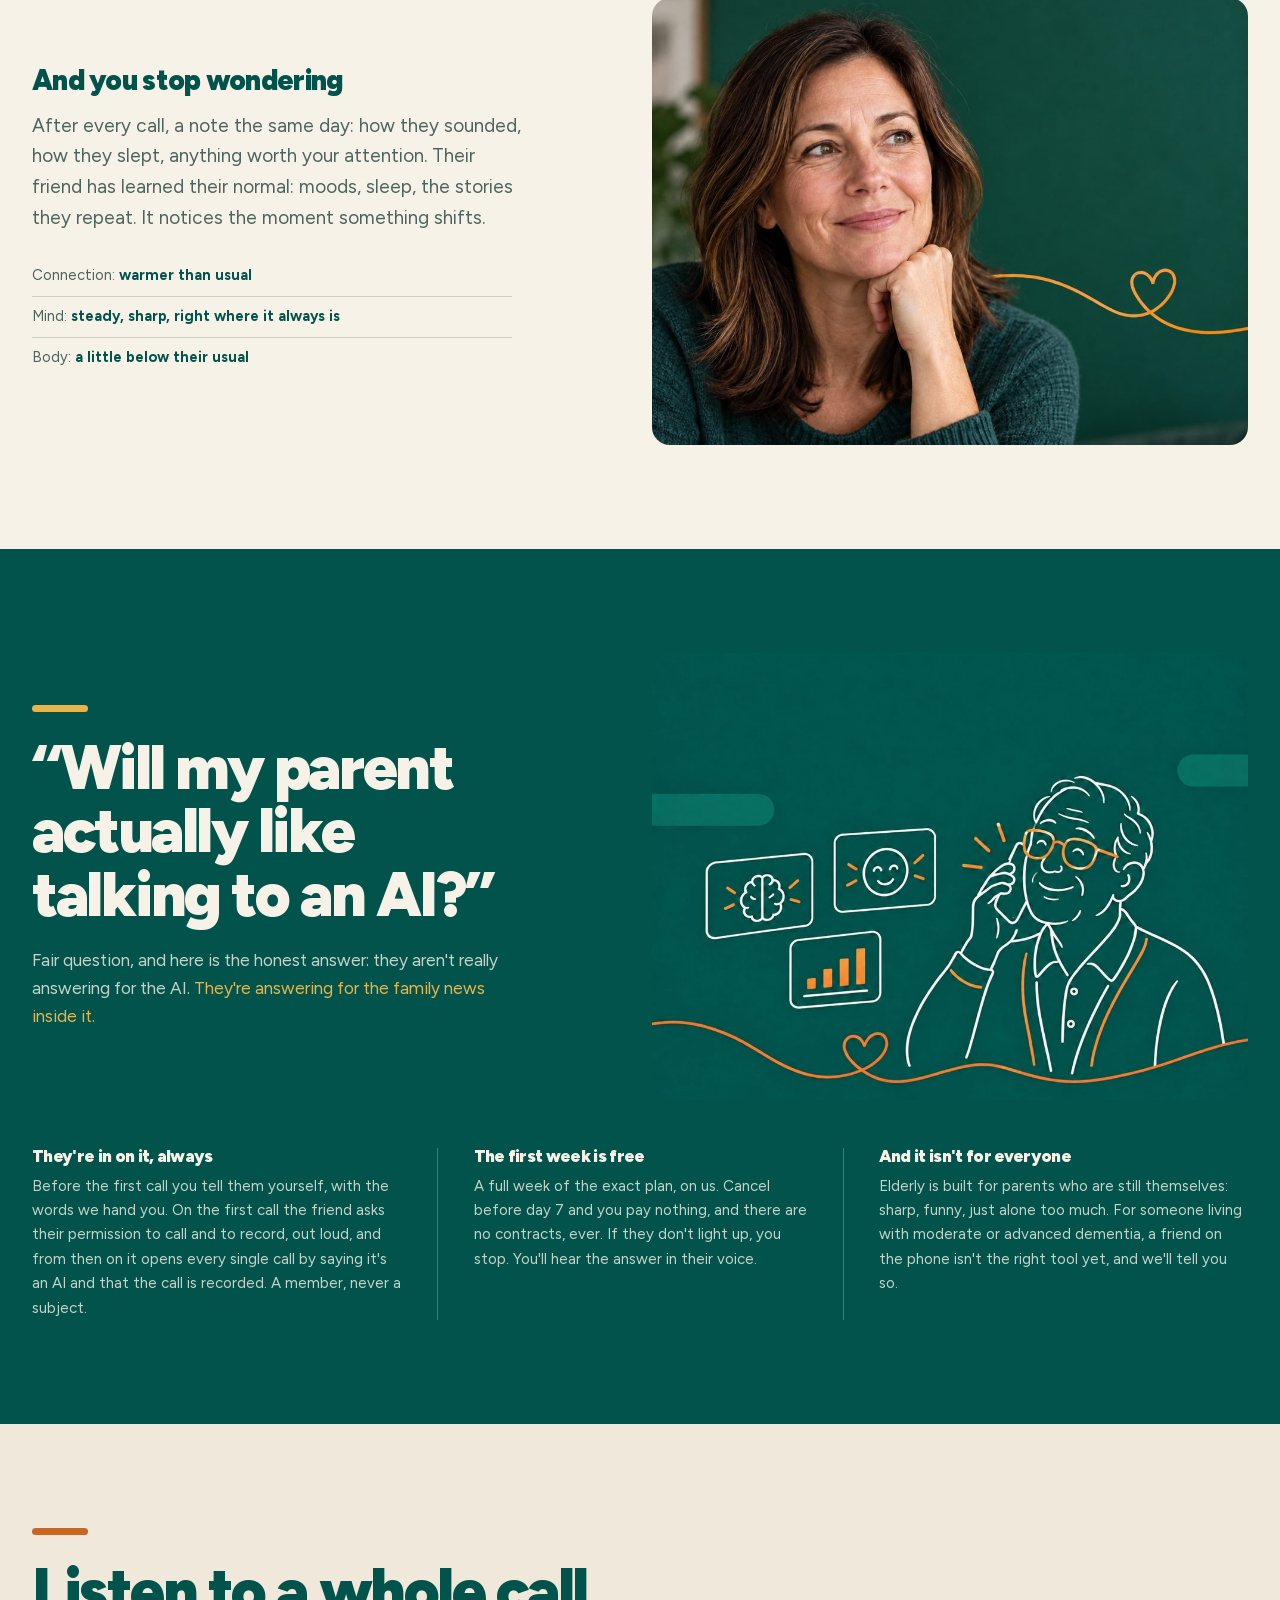
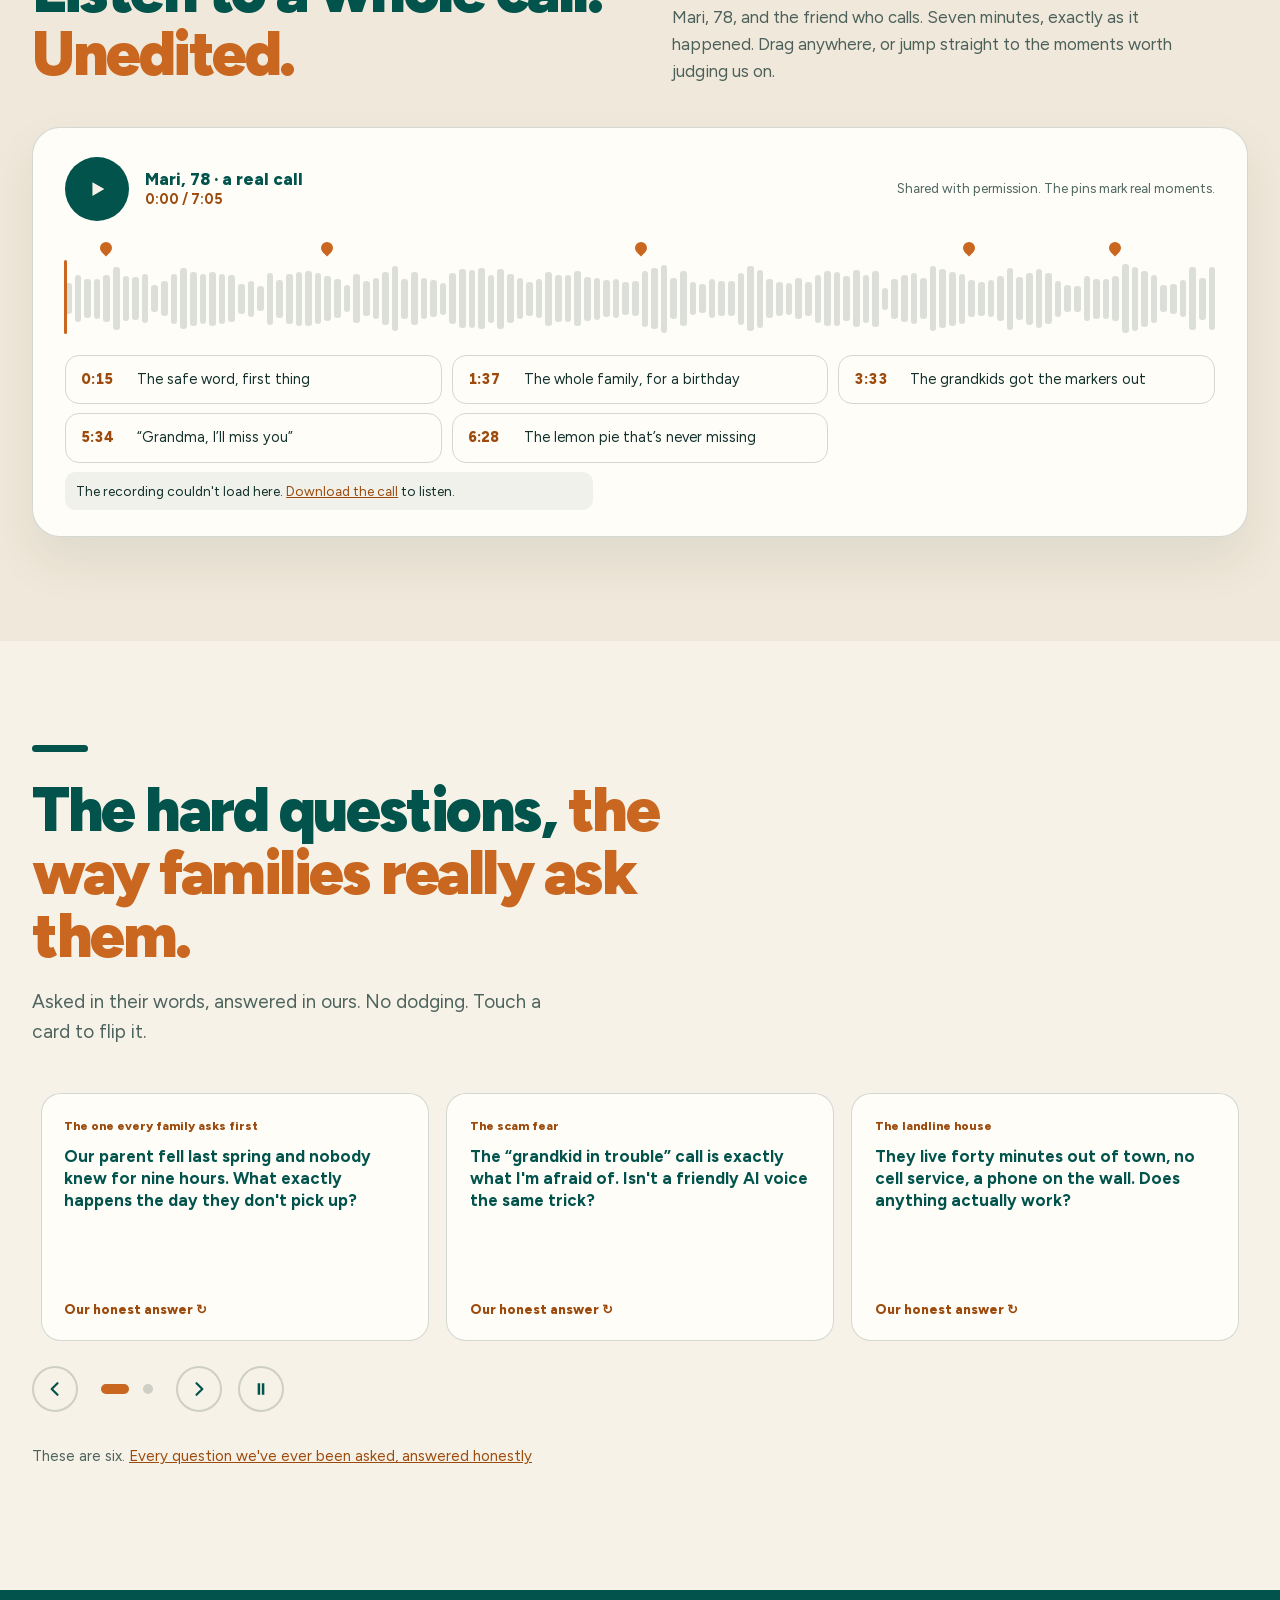
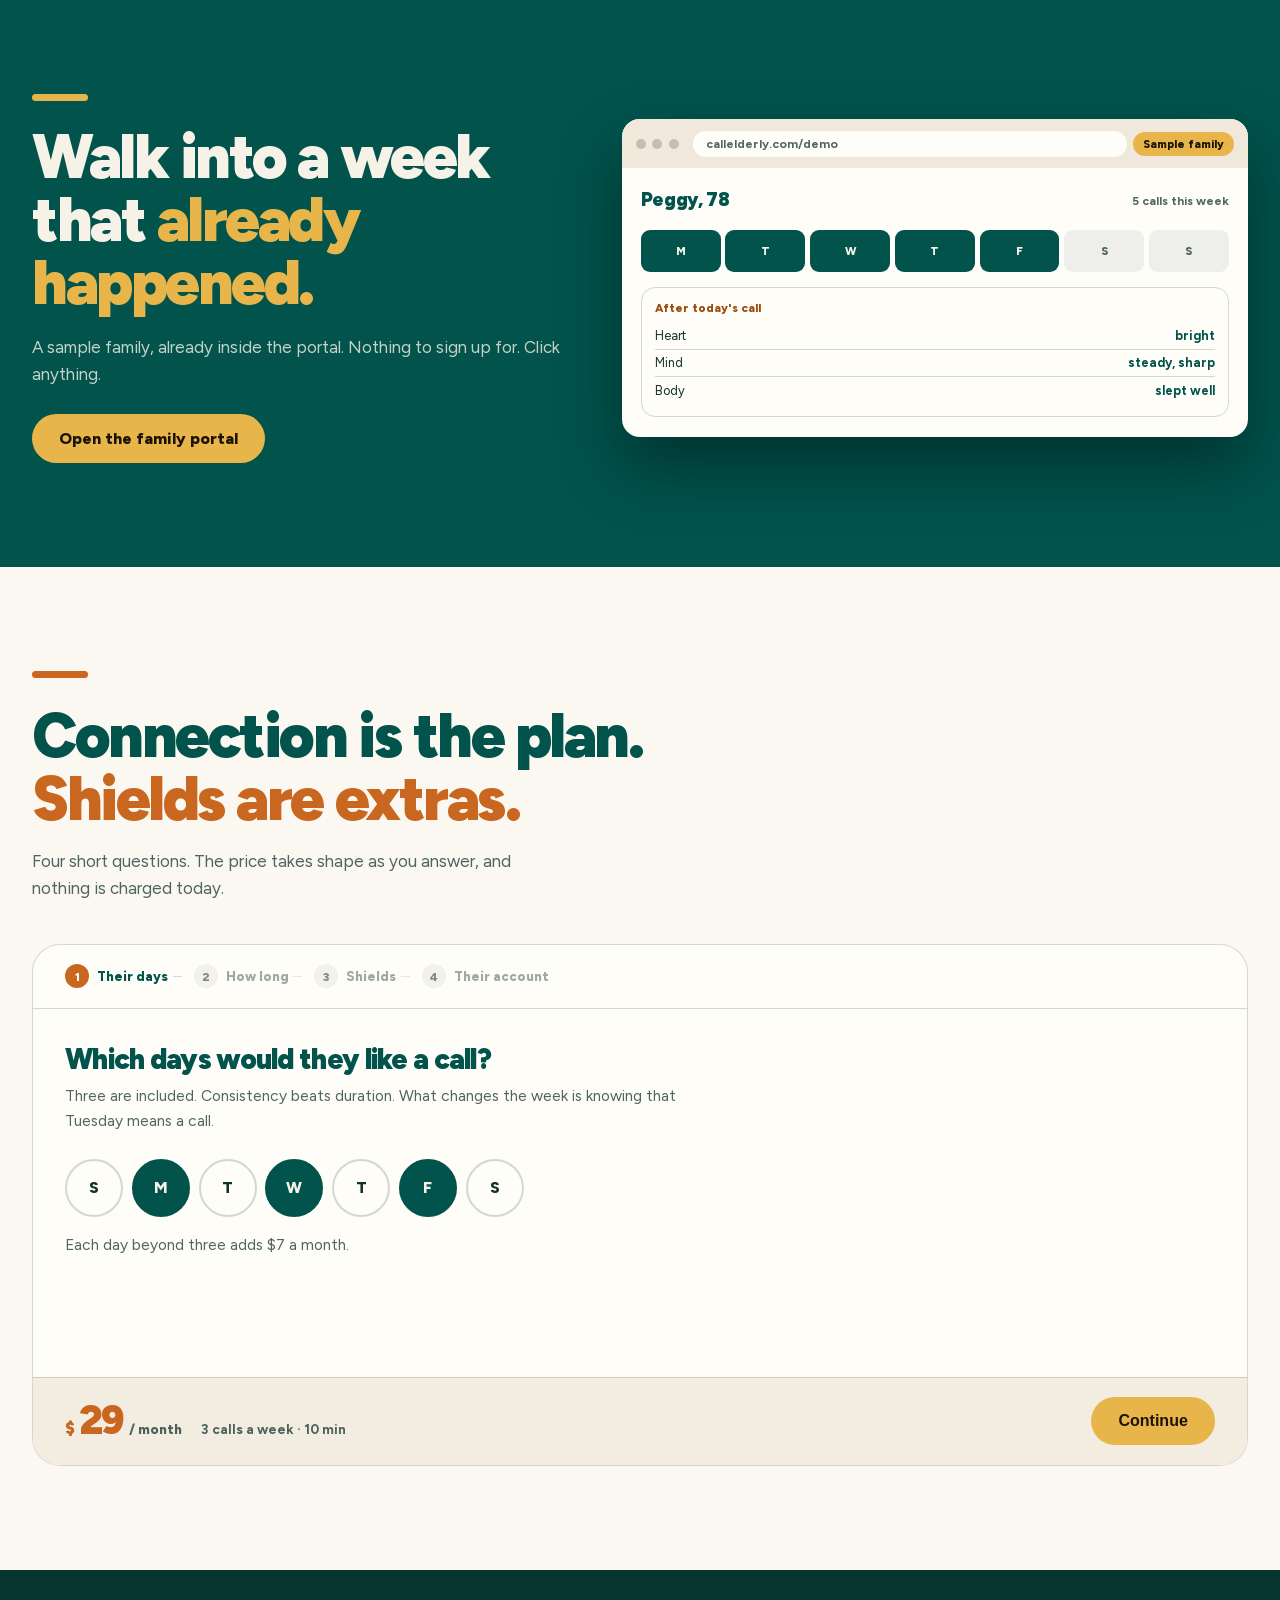
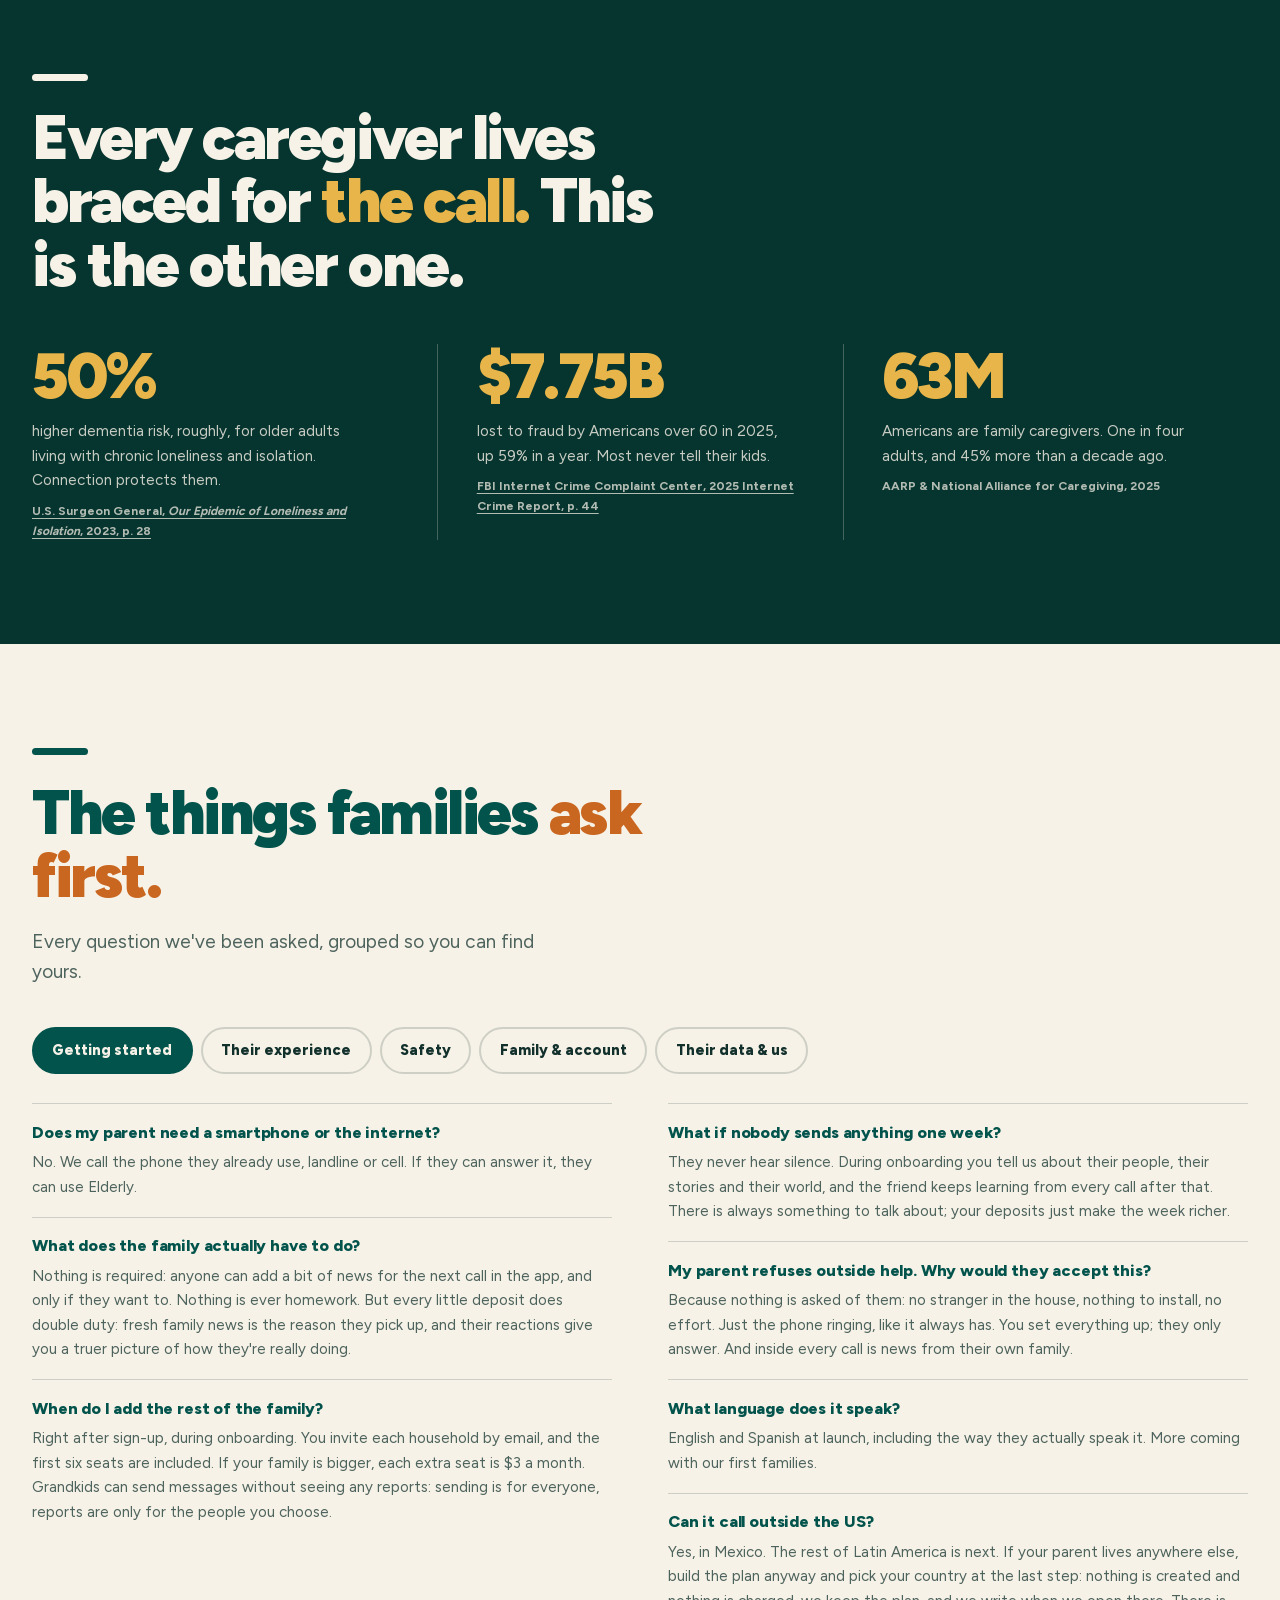
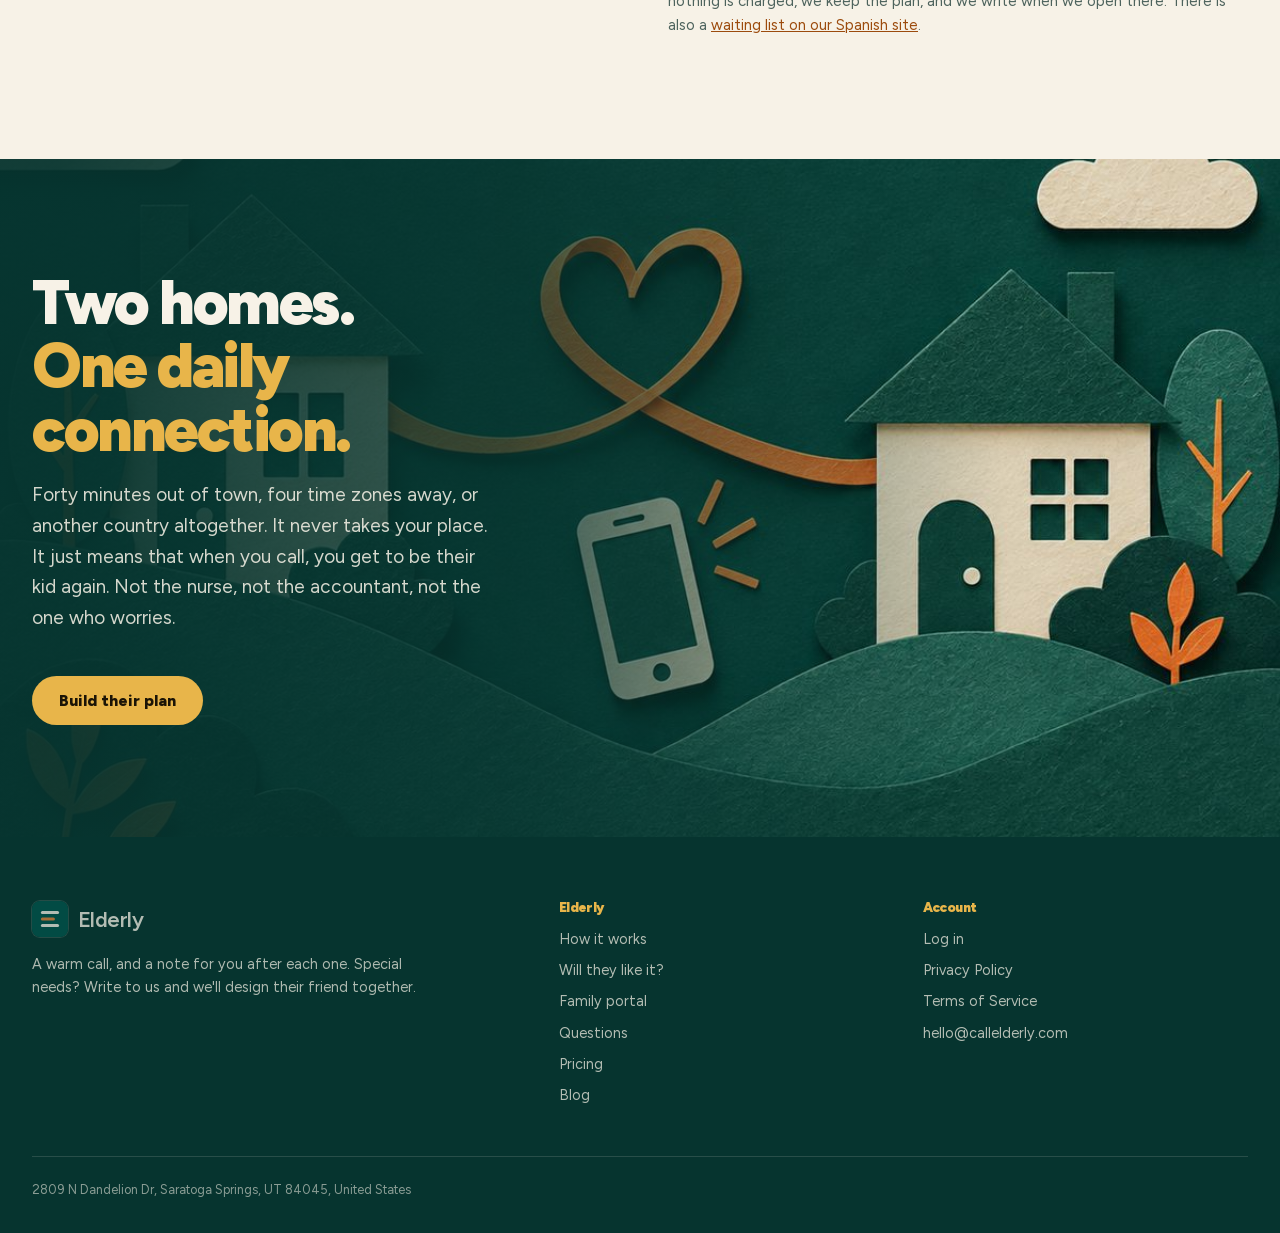
==== commit 6d5f0f64: "Las tipografias se sirven desde callelderly.com: Google deja de recibir la IP de cada visitante Co-A" ====
--- a/index.html
+++ b/index.html
@@ -28,9 +28,7 @@
 <meta name="twitter:description" content="Warm daily calls for aging parents, with the whole family woven in. A plain note after every call, so you know how they are. From $29 a month.">
 <meta name="twitter:image" content="https://www.callelderly.com/og.jpg">
 <meta name="twitter:image:alt" content="An older woman smiling on the phone, outdoors.">
-<link rel="preconnect" href="https://fonts.googleapis.com">
-<link rel="preconnect" href="https://fonts.gstatic.com" crossorigin>
-<link href="https://fonts.googleapis.com/css2?family=Figtree:wght@400;500;600;700;800;900&family=Instrument+Serif:ital@0;1&display=swap" rel="stylesheet">
+<link rel="stylesheet" href="/fonts/fonts.css">
 <style>
 :root{
   /* core */
--- a/fonts/fonts.css
+++ b/fonts/fonts.css
@@ -0,0 +1,72 @@
+/* Tipografias de Elderly, servidas desde el propio sitio.
+   Antes venian de fonts.googleapis.com, y eso le daba a Google la IP y el navegador
+   de cada visitante en cada visita. Ahora no sale nada hacia Google por las fuentes.
+
+   Figtree - (c) 2022 The Figtree Project Authors - SIL Open Font License 1.1 (OFL-Figtree.txt)
+   Instrument Serif - (c) 2022 The Instrument Serif Project Authors - SIL OFL 1.1 (OFL-InstrumentSerif.txt)
+
+   Archivos: los mismos woff2 que servia Google, subseteados a latin y latin-ext, con los
+   mismos unicode-range. El latin cubre los acentos, la n con tilde, los signos de apertura
+   ¿ ¡ y las comillas tipograficas " " ' '.
+
+   Figtree es una fuente variable: un solo archivo por subset cubre 400 a 900. */
+
+/* ---------- Figtree (variable, 400-900) ---------- */
+
+/* latin-ext */
+@font-face {
+  font-family: 'Figtree';
+  font-style: normal;
+  font-weight: 400 900;
+  font-display: swap;
+  src: url(/fonts/figtree-latin-ext.woff2) format('woff2');
+  unicode-range: U+0100-02BA, U+02BD-02C5, U+02C7-02CC, U+02CE-02D7, U+02DD-02FF, U+0304, U+0308, U+0329, U+1D00-1DBF, U+1E00-1E9F, U+1EF2-1EFF, U+2020, U+20A0-20AB, U+20AD-20C0, U+2113, U+2C60-2C7F, U+A720-A7FF;
+}
+/* latin */
+@font-face {
+  font-family: 'Figtree';
+  font-style: normal;
+  font-weight: 400 900;
+  font-display: swap;
+  src: url(/fonts/figtree-latin.woff2) format('woff2');
+  unicode-range: U+0000-00FF, U+0131, U+0152-0153, U+02BB-02BC, U+02C6, U+02DA, U+02DC, U+0304, U+0308, U+0329, U+2000-206F, U+20AC, U+2122, U+2191, U+2193, U+2212, U+2215, U+FEFF, U+FFFD;
+}
+
+/* ---------- Instrument Serif (400, normal e italica) ---------- */
+
+/* latin-ext */
+@font-face {
+  font-family: 'Instrument Serif';
+  font-style: normal;
+  font-weight: 400;
+  font-display: swap;
+  src: url(/fonts/instrument-serif-latin-ext.woff2) format('woff2');
+  unicode-range: U+0100-02BA, U+02BD-02C5, U+02C7-02CC, U+02CE-02D7, U+02DD-02FF, U+0304, U+0308, U+0329, U+1D00-1DBF, U+1E00-1E9F, U+1EF2-1EFF, U+2020, U+20A0-20AB, U+20AD-20C0, U+2113, U+2C60-2C7F, U+A720-A7FF;
+}
+/* latin */
+@font-face {
+  font-family: 'Instrument Serif';
+  font-style: normal;
+  font-weight: 400;
+  font-display: swap;
+  src: url(/fonts/instrument-serif-latin.woff2) format('woff2');
+  unicode-range: U+0000-00FF, U+0131, U+0152-0153, U+02BB-02BC, U+02C6, U+02DA, U+02DC, U+0304, U+0308, U+0329, U+2000-206F, U+20AC, U+2122, U+2191, U+2193, U+2212, U+2215, U+FEFF, U+FFFD;
+}
+/* latin-ext */
+@font-face {
+  font-family: 'Instrument Serif';
+  font-style: italic;
+  font-weight: 400;
+  font-display: swap;
+  src: url(/fonts/instrument-serif-italic-latin-ext.woff2) format('woff2');
+  unicode-range: U+0100-02BA, U+02BD-02C5, U+02C7-02CC, U+02CE-02D7, U+02DD-02FF, U+0304, U+0308, U+0329, U+1D00-1DBF, U+1E00-1E9F, U+1EF2-1EFF, U+2020, U+20A0-20AB, U+20AD-20C0, U+2113, U+2C60-2C7F, U+A720-A7FF;
+}
+/* latin */
+@font-face {
+  font-family: 'Instrument Serif';
+  font-style: italic;
+  font-weight: 400;
+  font-display: swap;
+  src: url(/fonts/instrument-serif-italic-latin.woff2) format('woff2');
+  unicode-range: U+0000-00FF, U+0131, U+0152-0153, U+02BB-02BC, U+02C6, U+02DA, U+02DC, U+0304, U+0308, U+0329, U+2000-206F, U+20AC, U+2122, U+2191, U+2193, U+2212, U+2215, U+FEFF, U+FFFD;
+}
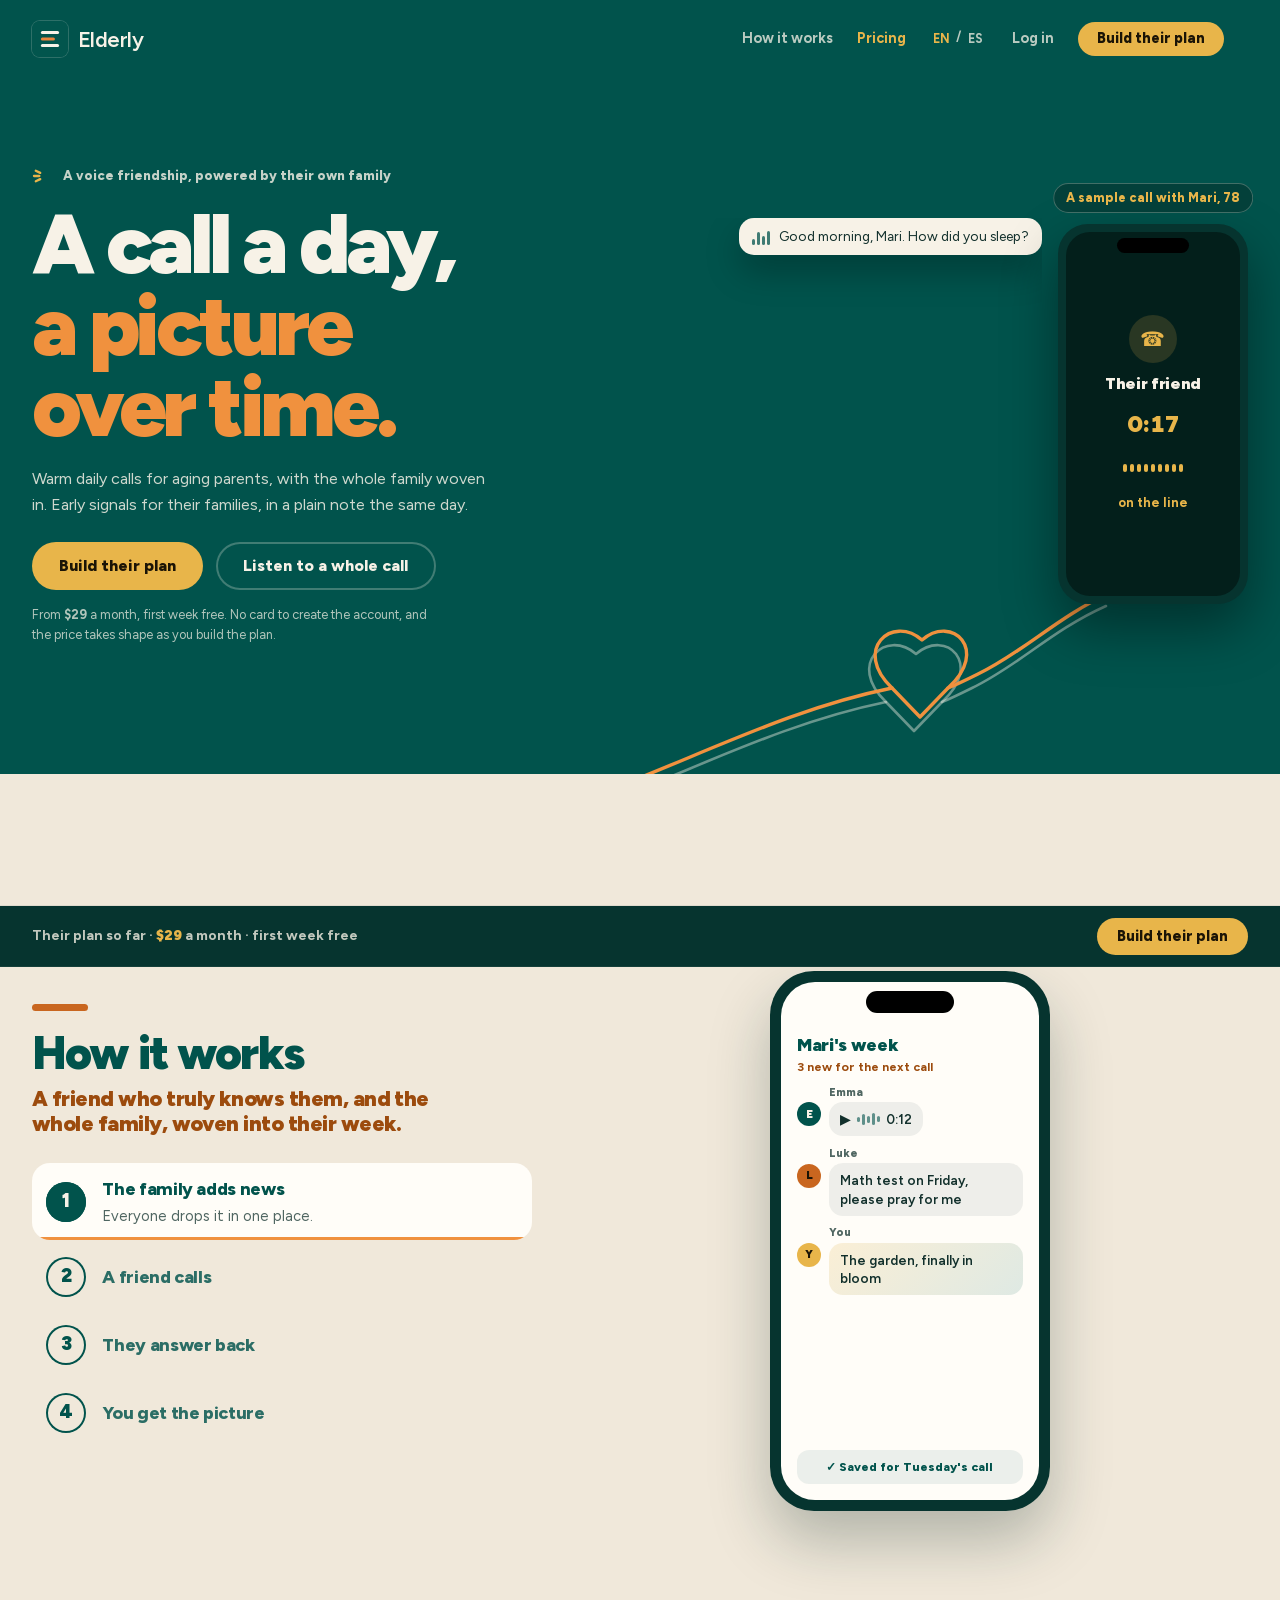
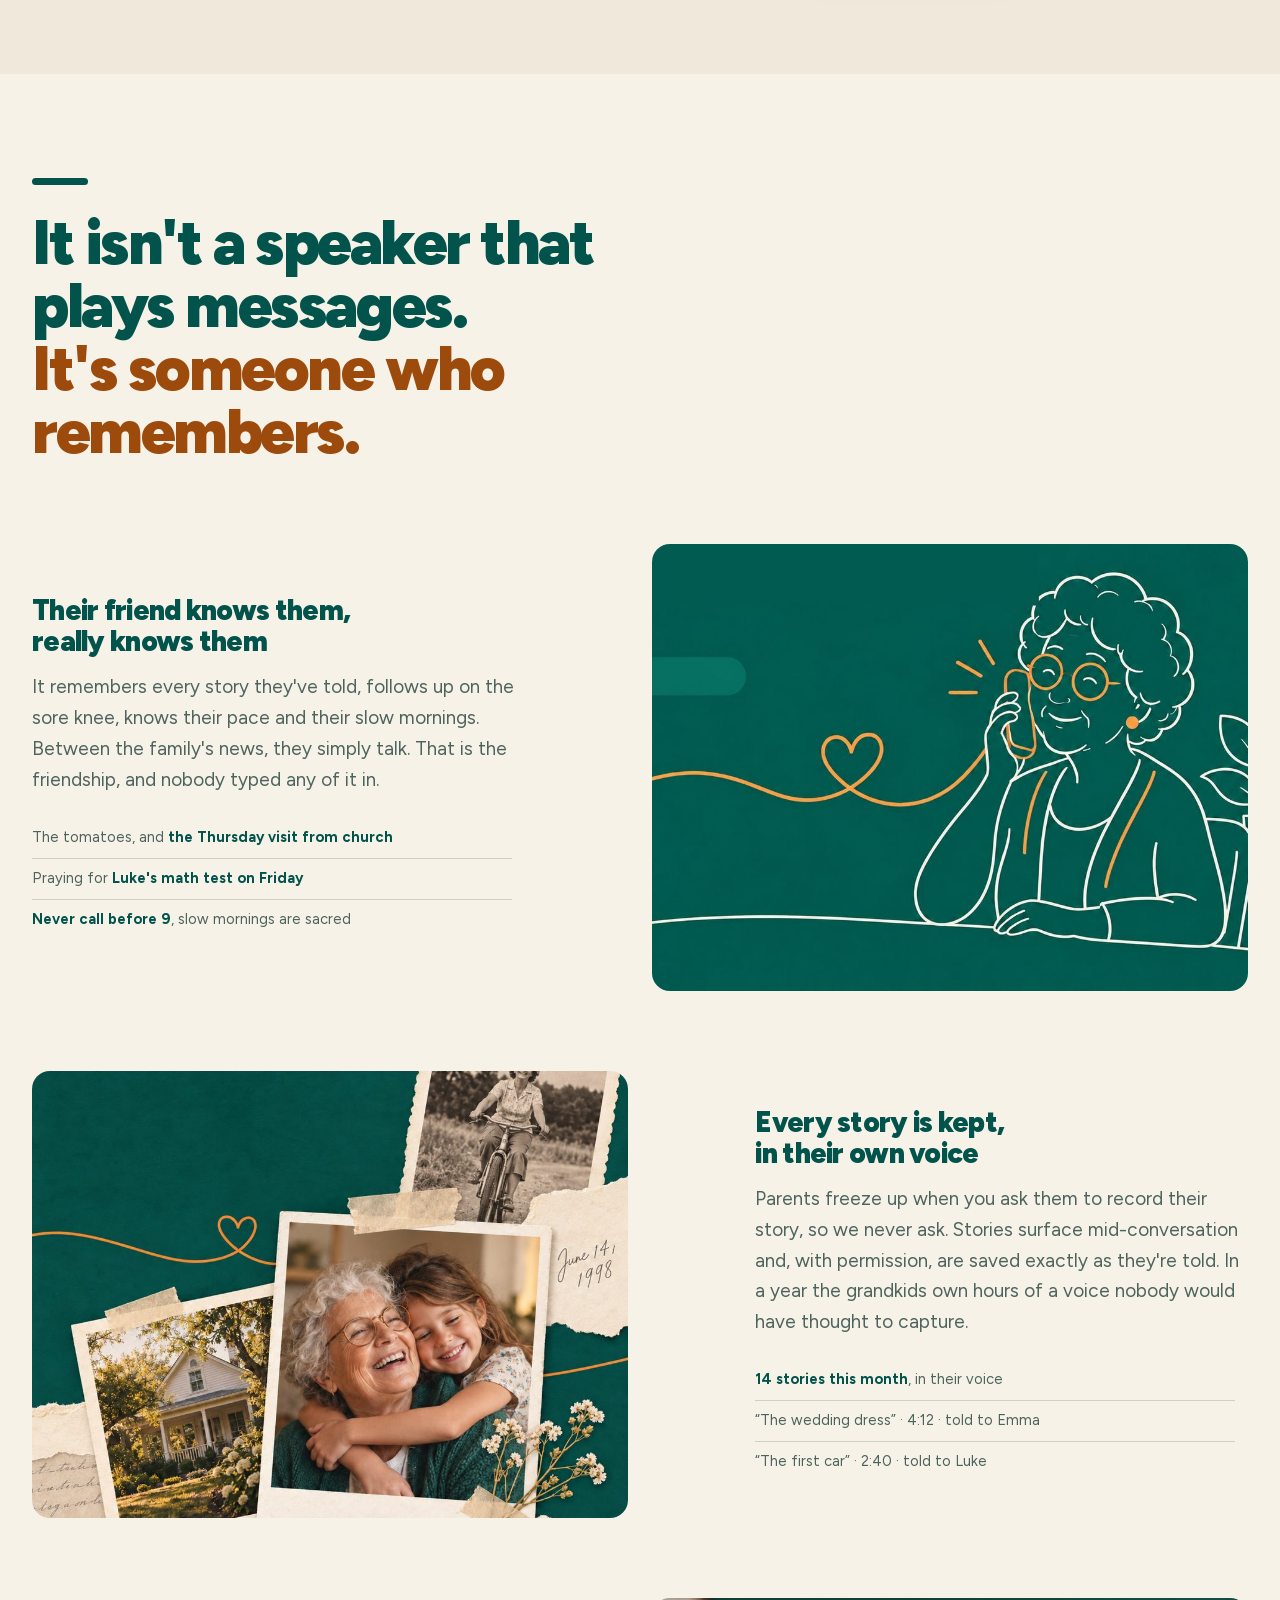
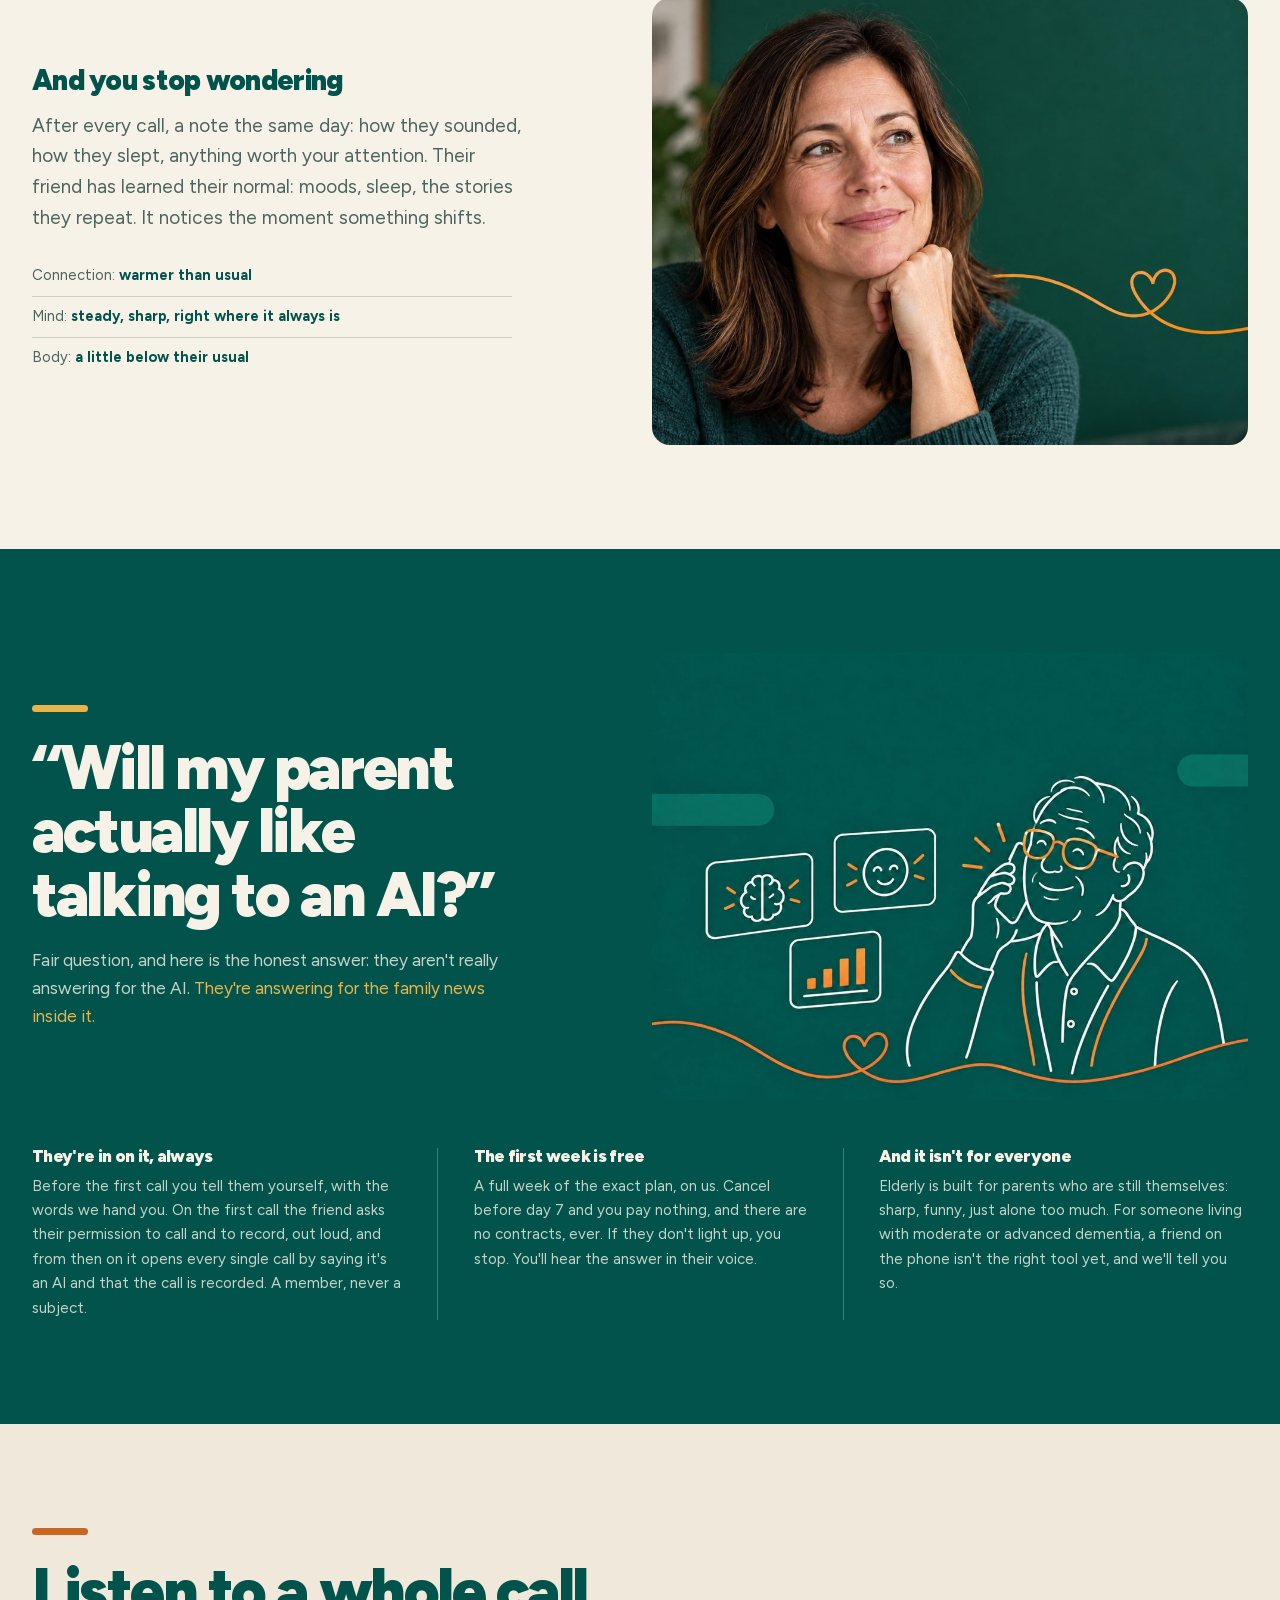
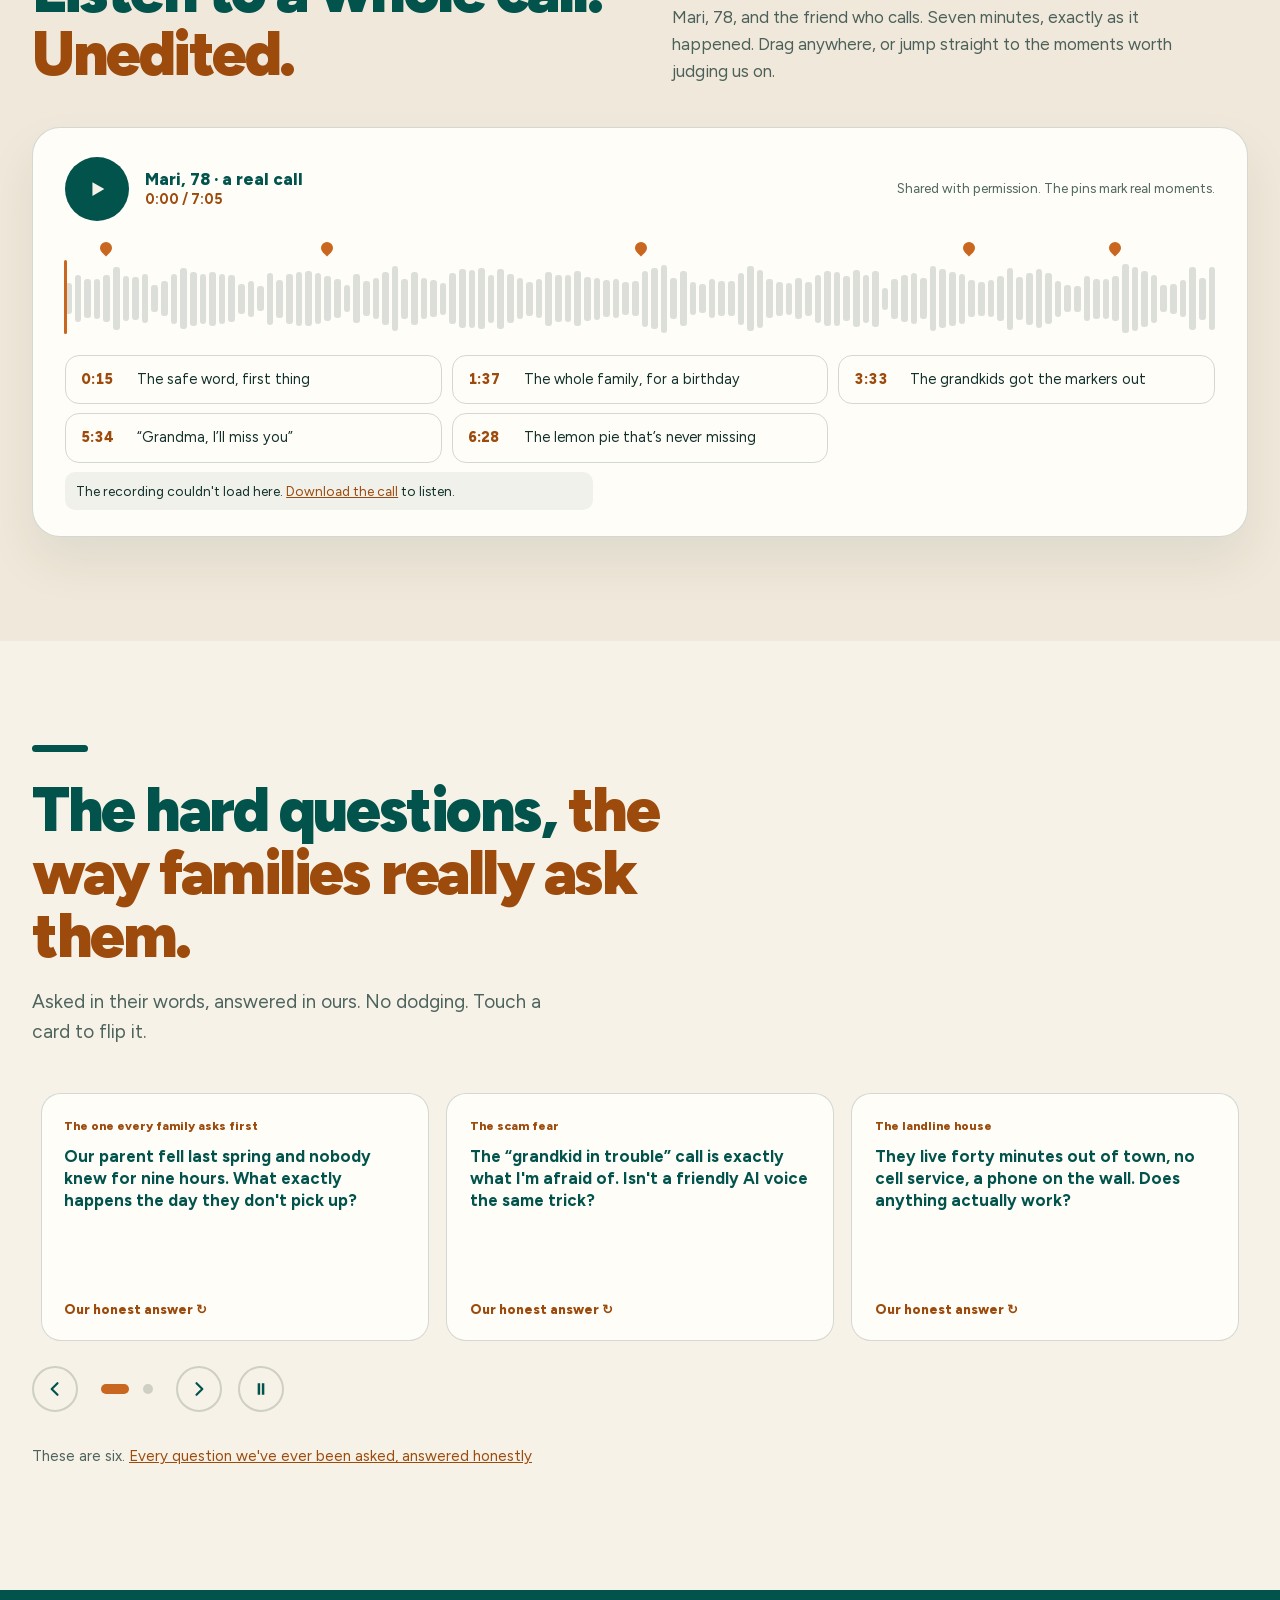
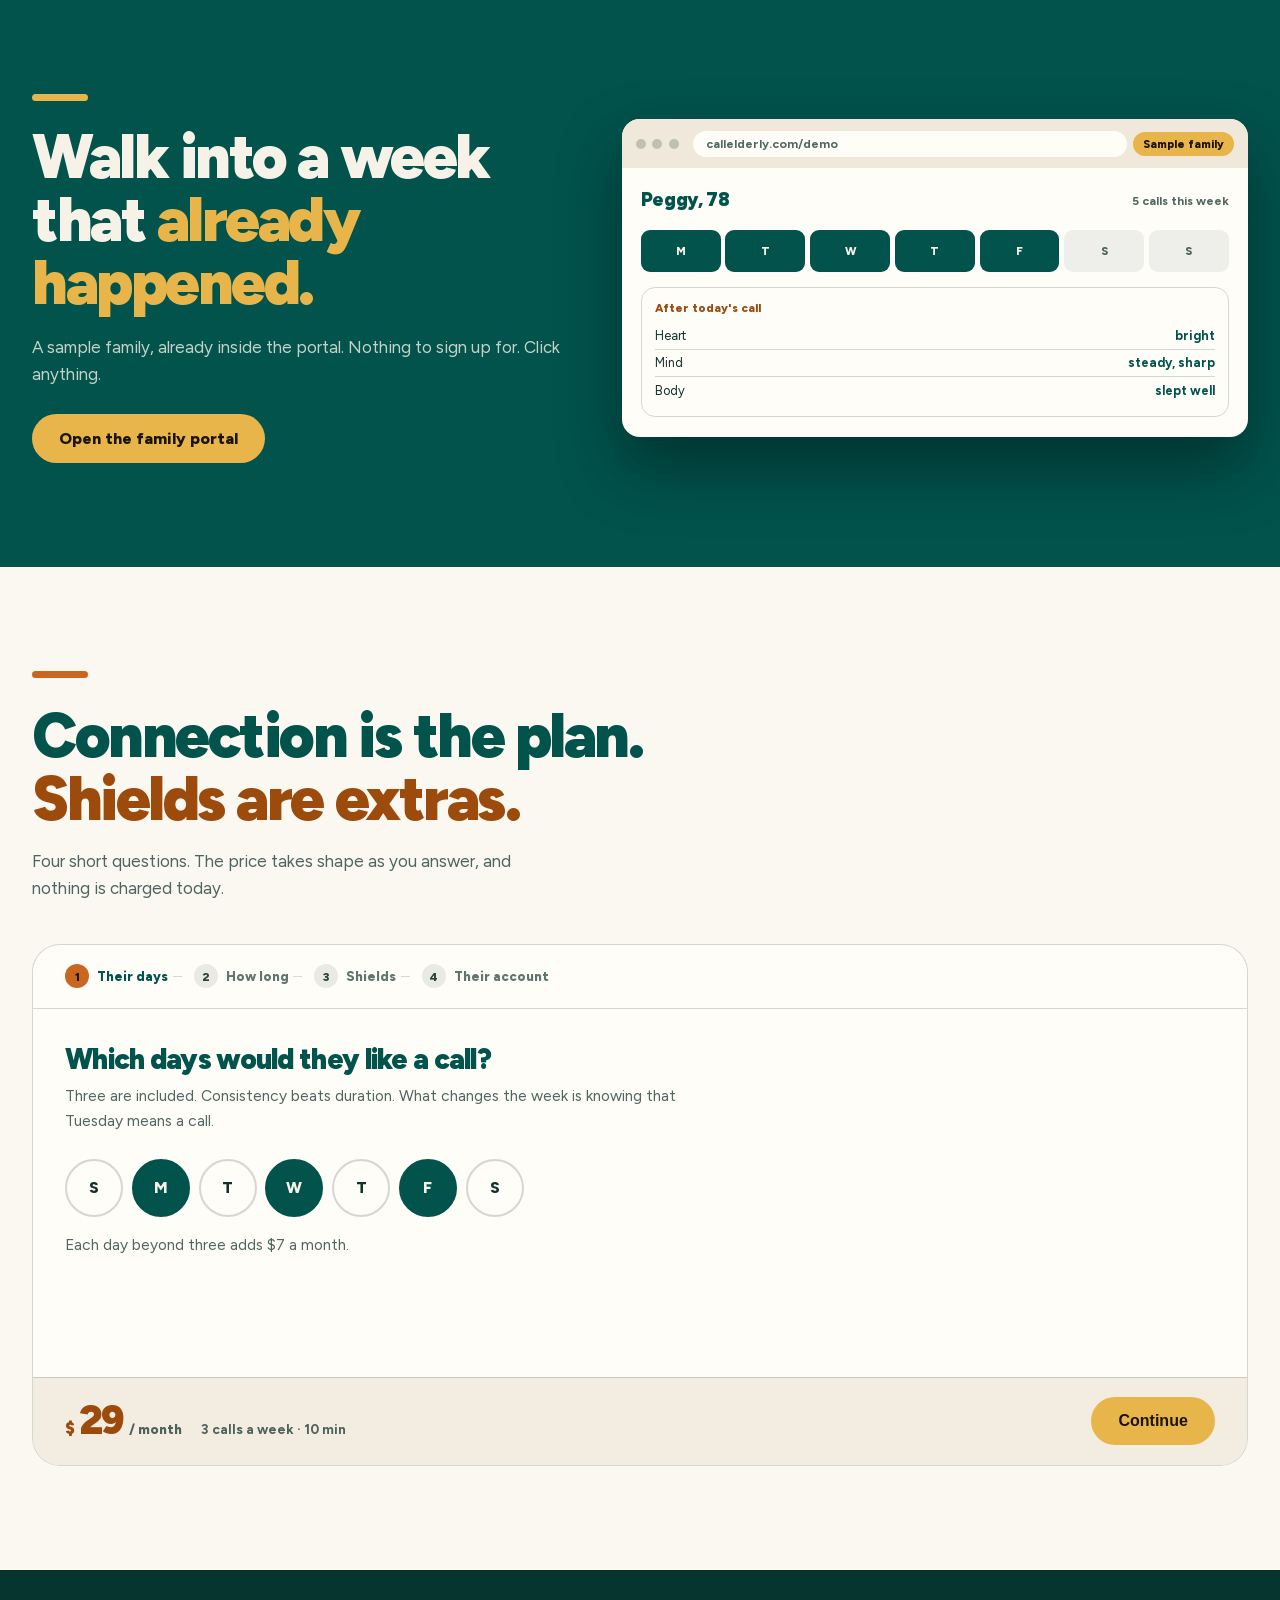
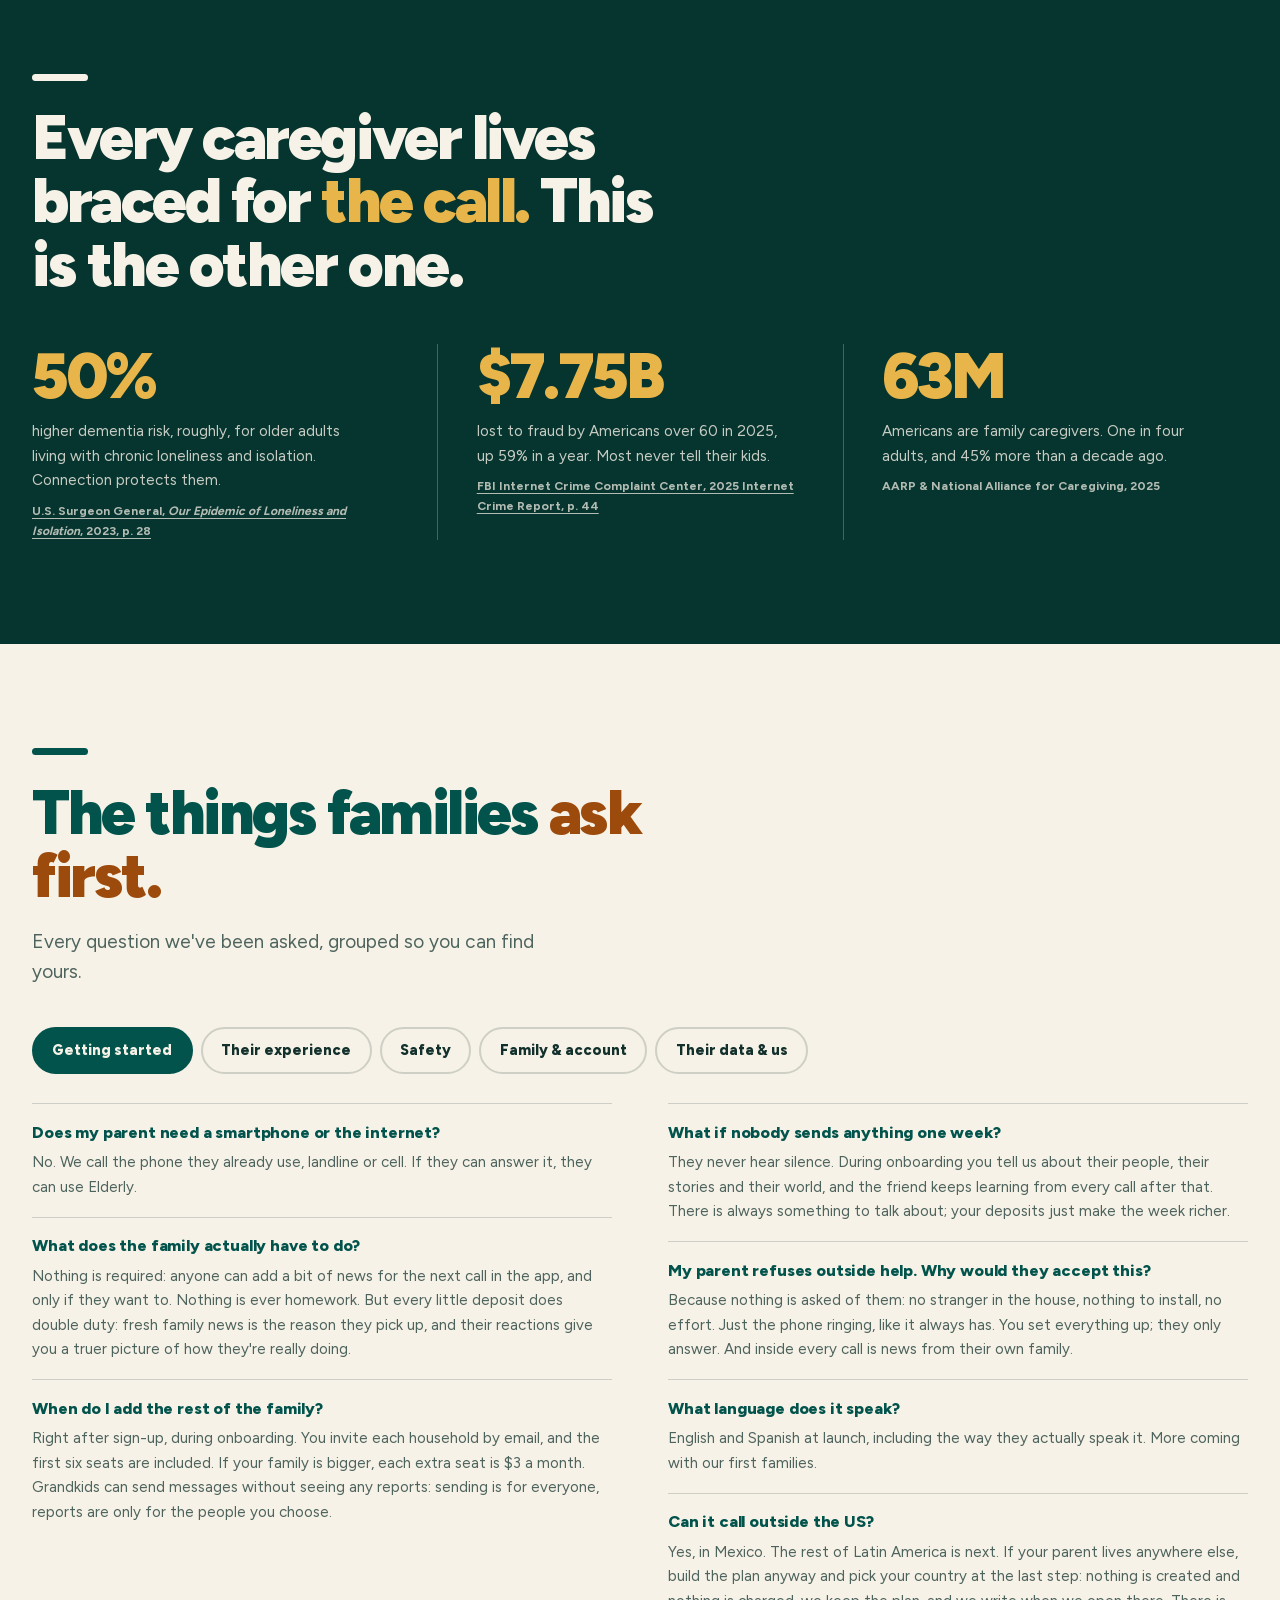
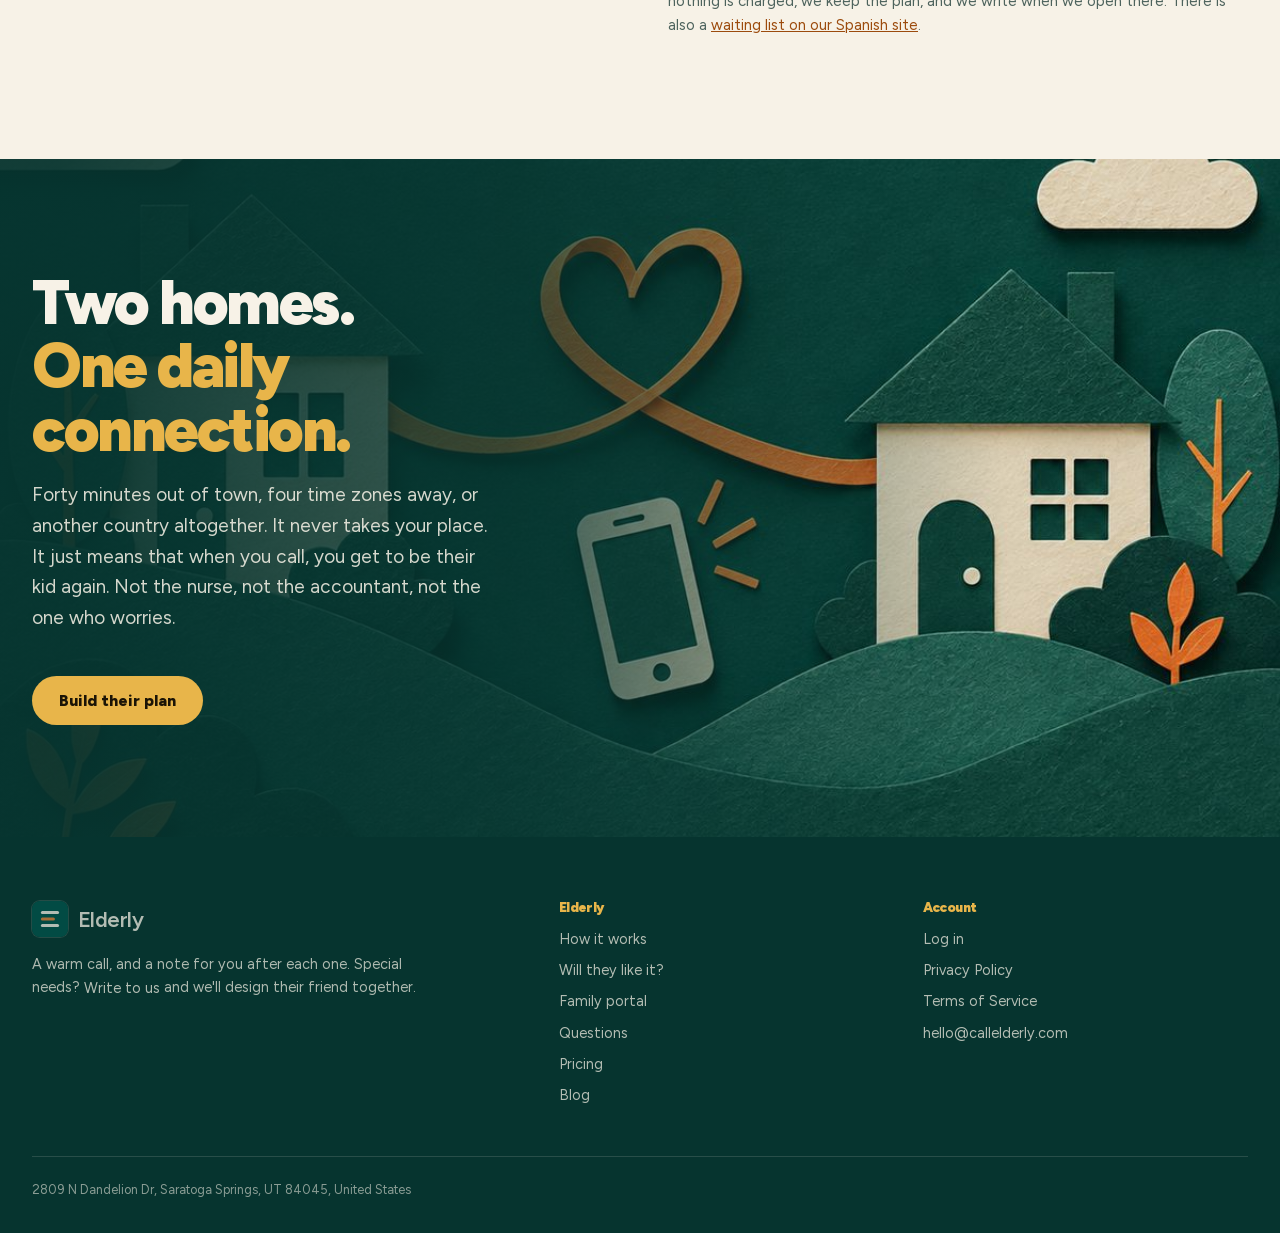
==== commit e47ef704: "Web: contraste y toques al minimo, el celular deja de ser obligatorio, el consentimiento dice la ver" ====
--- a/index.html
+++ b/index.html
@@ -58,7 +58,7 @@
 @media(max-width:800px){.pad{padding:3.6rem 0}body{font-size:18px}}
 .serif{font-family:"Instrument Serif",Georgia,serif;font-weight:400;letter-spacing:-.01em}
 .amb{color:var(--amber)}
-.ter{color:var(--amber-dp)}
+.ter{color:var(--amber-tx)}
 .ter-s{color:var(--amber-tx)}
 .hon{color:var(--honey)}
 
@@ -104,6 +104,11 @@
 /* EN y ES median 17 y 15 px de ancho. El minimo de toque es 24x24: el alto ya lo daba
    .nav menu a, el ancho lo da este min-width. */
 .lang{display:flex;gap:.15rem;font-size:.78rem}
+/* El "/" heredaba --ink (verde oscuro) sobre el teal del menu: 1.23:1. Es texto. */
+.nav menu .lang .sep{color:var(--cream);opacity:.75}
+/* El idioma activo dejo de ser un <a href="#"> y es un <span>: hay que darle a mano
+   el area de toque y el color que antes ponia la regla de los enlaces. */
+.nav menu .lang .cur{display:inline-flex;align-items:center;justify-content:center;min-width:24px;min-height:24px;color:var(--honey);opacity:1}
 .nav menu .lang a{min-width:24px;justify-content:center}
 /* El selector de idioma: el activo en miel, el otro apagado, como estaba. Va con la
    especificidad de .nav menu (si no, la regla de arriba le gana y apaga el activo).
@@ -123,7 +128,7 @@
 .hero h1 .l2{display:block;color:var(--amber)}
 .hero .sub{font-size:clamp(1rem,1.25vw,1.1rem);color:rgba(247,242,231,.84);max-width:29rem;margin-top:1.2rem}
 .hero .acts{display:flex;gap:.8rem;flex-wrap:wrap;align-items:center;margin-top:1.5rem}
-.hero .fine{font-size:.8rem;color:rgba(247,242,231,.6);margin-top:.9rem;max-width:26rem}
+.hero .fine{font-size:.8rem;color:rgba(247,242,231,.72);margin-top:.9rem;max-width:26rem}
 .cord{position:absolute;left:0;right:0;bottom:-2px;z-index:1;pointer-events:none}
 .cord path{fill:none;stroke:var(--amber);stroke-width:4;stroke-linecap:round;stroke-linejoin:round}
 .cord .echo path{stroke:var(--cream);stroke-width:3;opacity:.5}
@@ -346,14 +351,14 @@
 .rail{list-style:none;display:flex;margin:0;padding:1.2rem 2rem;gap:.2rem;
   border-bottom:1px solid var(--rule);flex-wrap:wrap}
 .rail li{display:flex;align-items:center;gap:.5rem;font-size:.82rem;font-weight:800;color:var(--ink-soft);
-  opacity:.55;padding-right:1.4rem;position:relative}
+  opacity:.9;padding-right:1.4rem;position:relative}
 .rail li::after{content:"";position:absolute;right:.55rem;top:50%;width:.55rem;height:1px;background:var(--rule)}
 .rail li:last-child::after{display:none}
 .rail li i{font-style:normal;width:24px;height:24px;border-radius:50%;display:grid;place-items:center;
   background:rgba(18,48,44,.1);font-size:.76rem;color:var(--ink)}
 .rail li[data-done] i{background:var(--teal);color:var(--cream)}
 .rail li[aria-current]{opacity:1;color:var(--teal)}
-.rail li[aria-current] i{background:var(--amber-dp);color:#fff}
+.rail li[aria-current] i{background:var(--amber-dp);color:#1B1406}
 @media(max-width:620px){.rail li span{display:none}.rail li{padding-right:1rem}}
 
 .wbody{padding:2.2rem 2rem 2rem;min-height:23rem}
@@ -380,8 +385,8 @@
 .wbar{display:flex;align-items:center;gap:1.2rem;flex-wrap:wrap;
   padding:1.2rem 2rem;border-top:1px solid var(--rule);background:var(--oat)}
 .wprice{margin:0;display:flex;align-items:baseline;flex-wrap:wrap;gap:.25rem;max-width:none}
-.wprice span{font-size:1.1rem;font-weight:900;color:var(--amber-dp)}
-.wprice b{font-size:2.5rem;font-weight:900;letter-spacing:-.05em;color:var(--amber-dp);line-height:1}
+.wprice span{font-size:1.1rem;font-weight:900;color:var(--amber-tx)}
+.wprice b{font-size:2.5rem;font-weight:900;letter-spacing:-.05em;color:var(--amber-tx);line-height:1}
 .wprice small{font-size:.85rem;font-weight:800;color:var(--ink-soft);margin-left:.15rem;white-space:nowrap}
 .wprice em{font-style:normal;font-size:.85rem;font-weight:700;color:var(--ink-soft);margin-left:.9rem}
 @media(max-width:620px){.wprice em{width:100%;margin:.3rem 0 0}}
@@ -473,7 +478,7 @@
 footer p{color:rgba(247,242,231,.7)}
 footer a{color:var(--cream);text-decoration:none;opacity:.72}
 /* Los enlaces del pie median 17px de alto. 24 es el minimo de toque. */
-footer li a,footer .end a{display:inline-flex;align-items:center;min-height:24px}
+footer li a,footer .end a,footer p a{display:inline-flex;align-items:center;min-height:24px}
 footer a:hover{opacity:1;text-decoration:underline}
 footer ul{list-style:none;padding:0;margin:0}
 footer li{margin-bottom:.45rem}
@@ -496,7 +501,7 @@
 .vrow{display:flex;align-items:center;gap:.55rem;padding:.35rem .45rem;border-radius:10px;background:rgba(18,48,44,.05)}
 .av{width:24px;height:24px;border-radius:50%;background:var(--teal);color:var(--cream);font-weight:900;font-size:.7rem;
   display:grid;place-items:center;flex:none}
-.av.h{background:var(--honey);color:#1B1406}.av.a{background:var(--amber-dp)}
+.av.h{background:var(--honey);color:#1B1406}.av.a{background:var(--amber-dp);color:#1B1406}
 .vrow .dur{margin-left:auto;font-weight:800;color:var(--teal);font-variant-numeric:tabular-nums}
 .mwave{display:inline-flex;align-items:center;gap:2px;height:12px}
 .mwave i{display:block;width:3px;border-radius:2px;background:var(--teal);opacity:.6}
@@ -534,11 +539,11 @@
 .track .tr{position:absolute;left:0;right:0;top:50%;height:6px;margin-top:-3px;border-radius:3px;background:rgba(247,242,231,.22)}
 .track .fill{position:absolute;left:0;top:50%;height:6px;margin-top:-3px;border-radius:3px;background:var(--amber);width:0}
 .track .knob{position:absolute;top:50%;left:0;width:18px;height:18px;margin:-9px 0 0 -9px;border-radius:50%;background:var(--cream);box-shadow:0 2px 8px rgba(0,0,0,.3);pointer-events:none}
-.pin{position:absolute;top:0;width:18px;height:18px;margin-left:-9px;padding:0;border:0;background:transparent;cursor:pointer}
-.pin::before{content:"";position:absolute;left:3px;top:0;width:12px;height:12px;border-radius:50% 50% 50% 0;transform:rotate(-45deg);background:var(--honey)}
-/* El area de toque del pin: 24x24, el minimo, sin mover ni agrandar el dibujo. El publico
-   pasa los 50 y el pin se veia de 18px. */
-.pin::after{content:"";position:absolute;left:50%;top:50%;width:24px;height:24px;transform:translate(-50%,-50%)}
+.pin{position:absolute;top:0;width:24px;height:24px;margin-left:-12px;padding:0;border:0;background:transparent;cursor:pointer}
+.pin::before{content:"";position:absolute;left:6px;top:0;width:12px;height:12px;border-radius:50% 50% 50% 0;transform:rotate(-45deg);background:var(--honey)}
+/* El area de toque del pin es el boton mismo: 24x24, el minimo. Antes el boton media
+   18x18 y se le colgaba un ::after de 24: el dibujo crecia, el blanco real no. El
+   ::before mantiene el dibujo de 12px centrado donde estaba. */
 .pin[data-on]::before{background:var(--cream)}
 .moments{list-style:none;margin:.5rem 0 0;padding:0}
 .moments button{display:flex;align-items:baseline;gap:.9rem;width:100%;text-align:left;background:transparent;border:0;
@@ -642,7 +647,7 @@
 .hw-tab .n{width:40px;height:40px;border-radius:50%;flex:none;display:grid;place-items:center;font-weight:900;
   background:transparent;color:var(--teal);box-shadow:inset 0 0 0 2px var(--teal)}
 .hw-tab .tx{display:flex;flex-direction:column}
-.hw-tab b{font-size:1.12rem;font-weight:800;color:var(--teal);letter-spacing:-.02em;opacity:.6}
+.hw-tab b{font-size:1.12rem;font-weight:800;color:var(--teal);letter-spacing:-.02em;opacity:.82}
 .hw-tab small{font-size:.92rem;color:var(--ink-soft);max-height:0;opacity:0;overflow:hidden;transition:max-height .3s,opacity .3s}
 .hw-tab:hover b{opacity:1}
 .hw-tab[aria-selected="true"]{background:#FFFDF8}
@@ -810,11 +815,11 @@
 <header class="hero">
   <nav class="nav">
     <div class="w">
-      <a class="logo" href="#" aria-label="Elderly home"><svg class="mark" viewBox="0 0 1932 1932" aria-hidden="true"><rect width="1932" height="1932" rx="360" fill="#02554D"/><rect x="476" y="533" width="978" height="164" rx="82" fill="#F6F2E7"/><rect x="476" y="884" width="754" height="164" rx="82" fill="#E8843A"/><rect x="476" y="1231" width="978" height="164" rx="82" fill="#F6F2E7"/></svg><span>Elderly</span></a>
+      <a class="logo" href="/" aria-label="Elderly home"><svg class="mark" viewBox="0 0 1932 1932" aria-hidden="true"><rect width="1932" height="1932" rx="360" fill="#02554D"/><rect x="476" y="533" width="978" height="164" rx="82" fill="#F6F2E7"/><rect x="476" y="884" width="754" height="164" rx="82" fill="#E8843A"/><rect x="476" y="1231" width="978" height="164" rx="82" fill="#F6F2E7"/></svg><span>Elderly</span></a>
       <menu>
         <li class="hs"><a href="#how">How it works</a></li>
         <li class="hs"><a href="#price">Pricing</a></li>
-        <li class="lang"><a href="#" aria-current="true">EN</a><span style="opacity:.4">/</span><a href="https://www.callelderly.com/es" hreflang="es">ES</a></li>
+        <li class="lang"><span class="cur" aria-current="true">EN</span><span class="sep" aria-hidden="true">/</span><a href="https://www.callelderly.com/es" hreflang="es">ES</a></li>
         <li class="hs"><a href="https://www.callelderly.com/ingresar">Log in</a></li>
         <li><a class="btn sm hs" href="#price">Build their plan</a></li>
         <li><button class="burger" id="burger" aria-expanded="false" aria-controls="mnav" aria-label="Open menu"><span></span><span></span><span></span></button></li>
@@ -1218,8 +1223,8 @@
                   <label>Email<input name="email" type="email" required autocomplete="email"><span class="err"></span></label>
                 </div>
                 <div class="f2" id="rowPhonePw">
-                  <label>Your mobile<input name="phone" type="tel" required autocomplete="tel" placeholder="+1 (555) 000-0000"><span class="err"></span></label>
-                  <label id="pwLabel">Password<input name="password" type="password" required autocomplete="new-password" placeholder="At least 8 characters"><span class="err"></span></label>
+                  <label id="phoneLabel">Your mobile<input name="phone" type="tel" required autocomplete="tel" placeholder="+1 (555) 000-0000"><span class="err"></span></label>
+                  <label id="pwLabel">Password<input name="password" type="password" autocomplete="new-password" placeholder="At least 8 characters"><span class="err"></span></label>
                 </div>
                 <div class="f2">
                   <label>Where do you live?
@@ -1377,7 +1382,7 @@
   <div class="w">
     <div class="cols">
       <div>
-        <a class="logo" href="#" style="margin-bottom:1rem" aria-label="Elderly home"><svg class="mark" viewBox="0 0 1932 1932" aria-hidden="true"><rect width="1932" height="1932" rx="360" fill="#02554D"/><rect x="476" y="533" width="978" height="164" rx="82" fill="#F6F2E7"/><rect x="476" y="884" width="754" height="164" rx="82" fill="#E8843A"/><rect x="476" y="1231" width="978" height="164" rx="82" fill="#F6F2E7"/></svg><span>Elderly</span></a>
+        <a class="logo" href="/" style="margin-bottom:1rem" aria-label="Elderly home"><svg class="mark" viewBox="0 0 1932 1932" aria-hidden="true"><rect width="1932" height="1932" rx="360" fill="#02554D"/><rect x="476" y="533" width="978" height="164" rx="82" fill="#F6F2E7"/><rect x="476" y="884" width="754" height="164" rx="82" fill="#E8843A"/><rect x="476" y="1231" width="978" height="164" rx="82" fill="#F6F2E7"/></svg><span>Elderly</span></a>
         <p style="max-width:24rem">A warm call, and a note for you after each one. Special needs? <a href="mailto:hello@callelderly.com">Write to us</a> and we'll design their friend together.</p>
       </div>
       <div>
@@ -1538,6 +1543,9 @@
     var next=document.getElementById('next'), back=document.getElementById('back');
     var form=document.getElementById('acct'), okBox=document.getElementById('acctOk');
     var pwLabel=document.getElementById('pwLabel'),
+        pwInput=document.querySelector('#acct input[name="password"]'),
+        phoneLabel=document.getElementById('phoneLabel'),
+        phoneInput=document.querySelector('#acct input[name="phone"]'),
         otherLabel=document.getElementById('otherLabel'),
         otherInput=document.getElementById('acctOtherCountry'),
         notLiveNote=document.getElementById('notLiveNote'),
@@ -1555,13 +1563,25 @@
       var otro=paisElegido()==='OTHER';
       if(otherLabel) otherLabel.hidden=!otro;
       if(pwLabel) pwLabel.hidden=!vivo;
+      /* required se prende y se apaga con el pais. Un campo escondido con required es
+         una trampa, y el telefono no puede ser obligatorio en la lista de espera: la
+         politica de privacidad ya promete que es opcional. */
+      if(pwInput) pwInput.required=vivo;
+      /* Sin required el campo ya no pasa por la validacion, asi que un error viejo se
+         quedaria pegado en la etiqueta escondida. Se limpia aca. */
+      if(!vivo && pwLabel) pwLabel.classList.remove('bad');
+      if(phoneInput && phoneLabel){
+        phoneInput.required=vivo;
+        phoneLabel.firstChild.nodeValue = vivo ? 'Your mobile' : 'Your mobile (optional)';
+        if(!vivo) phoneLabel.classList.remove('bad');
+      }
       if(waitCbLabel) waitCbLabel.hidden=vivo;
       if(notLiveNote){
         notLiveNote.hidden=vivo;
         if(!vivo) notLiveNote.textContent='Elderly does not call there yet, so nothing is created today and no password is needed. We keep the plan you built and how to reach you, and we write when we open.';
       }
       if(acctFine) acctFine.innerHTML = vivo ? FINE_LIVE
-        : 'No card, no charge, and no account today. We store your name, email, country and the plan you built, and nothing else. Ask us to delete it any time at <a href="mailto:hello@callelderly.com">hello@callelderly.com</a>. Our <a href="https://www.callelderly.com/privacy">Privacy Policy</a> explains the rest.';
+        : 'No card, no charge, and no account today. We keep your name, email and country, your mobile only if you fill it in, whether you ticked the box below, and the plan you built, which includes their first name and your relationship to them. Ask us to delete it any time at <a href="mailto:hello@callelderly.com">hello@callelderly.com</a>. Our <a href="https://www.callelderly.com/privacy">Privacy Policy</a> explains the rest.';
       if(next && step===LAST) next.textContent = vivo ? 'Create their account' : 'Save my plan';
     }
 
@@ -1766,9 +1786,19 @@
       okBox.classList.toggle('bad', !!mal);
       if(okBox.scrollIntoView) okBox.scrollIntoView({block:'nearest', behavior: RM?'auto':'smooth'});
     }
+    /* La columna country guardaba dos cosas distintas: el codigo ("AR") cuando eligen de
+       la lista y el nombre escrito a mano ("France") cuando eligen "Another country".
+       Asi no se puede agrupar. Ahora viaja siempre el codigo, y lo que escribieron va
+       en note, que es el campo que ya usa el otro formulario. */
+    function notaPais(){
+      if(paisElegido()!=='OTHER') return '';
+      var t=(otherInput && otherInput.value.trim()) || '';
+      return t ? ('Country typed: '+t) : '';
+    }
     function aLaLista(d, texto){
       return fetch('/api/waitlist',{method:'POST',headers:{'Content-Type':'application/json'},
-        body:JSON.stringify({name:d.full_name, email:d.email, phone:d.phone, country:d.country,
+        body:JSON.stringify({name:d.full_name, email:d.email, phone:d.phone,
+          country:paisElegido(), note:notaPais(),
           consent:!!(waitCb && waitCb.checked), elder_name:d.elder_name, relationship:d.relationship,
           calls_per_week:d.calls_per_week, call_length:d.call_length,
           specialties:d.specialties, voice_kept:d.voice_kept, days:d.days})
@@ -1782,11 +1812,13 @@
           ol.classList.add('bad'); if(oe) oe.textContent='Tell us which country, so we know where to open next.'; bad++;
         } else ol.classList.remove('bad');
       }
-      [].slice.call(form.querySelectorAll('input[required]')).forEach(function(inp){
+      [].slice.call(form.querySelectorAll('input[required],input[type=tel]')).forEach(function(inp){
         var lab=inp.parentNode, err=lab.querySelector('.err'), v=inp.value.trim(), msg='';
         /* Un campo escondido no se valida: en la lista de espera no se crea cuenta, asi
            que la contrasena ni se pide ni se guarda. */
         if(lab.hidden) { lab.classList.remove('bad'); return; }
+        /* Opcional y vacio: se deja pasar. Opcional y escrito: se revisa igual. */
+        if(!inp.required && !v) { lab.classList.remove('bad'); return; }
         if(!v) msg='This one is needed.';
         else if(inp.type==='email' && !/^[^\s@]+@[^\s@]+\.[^\s@]{2,}$/.test(v)) msg='That email does not look right.';
         else if(inp.type==='password' && v.length<8) msg='Use at least 8 characters.';
@@ -1809,6 +1841,11 @@
           'No account was created, no card was asked for, and nothing is charged. '+
           'We do not send a confirmation email, so this message is the receipt: the next time you hear from us at '+
           (d.email||'your address')+' will be the day we open there. '+
+          /* La casilla es opcional (por el rechazo A2P), asi que el texto tiene que
+             decir la verdad: sin casilla marcada, solo email. */
+          ((waitCb && waitCb.checked && d.phone)
+            ? 'Because you ticked the box, we can also reach you by text or WhatsApp. '
+            : 'We will only write to you by email. ')+
           'To be taken off the list, write to <a href="mailto:hello@callelderly.com">hello@callelderly.com</a>.')
           .catch(function(){ decir('We could not save that. Please try again.', true); })
           .then(function(){ next.disabled=false; });
@@ -1824,7 +1861,10 @@
         /* El alta cerrada devuelve 403. Mandar a la persona de vuelta al sitio donde ya
            esta seria absurdo: cae a la lista con el plan que acaba de armar. */
         if(res.r.status===403){
-          return aLaLista(d,'<b>You are on the list.</b> We are opening slowly. We saved the plan you built and will write as soon as there is room.')
+          return aLaLista(d,'<b>You are on the list.</b> We are opening slowly. We saved the plan you built and will write as soon as there is room. '+
+            ((waitCb && waitCb.checked && d.phone)
+              ? 'Because you ticked the box, we can also reach you by text or WhatsApp.'
+              : 'We will only write to you by email.'))
             .then(function(ok){ if(!ok) decir('We could not save that. Please try again.', true); });
         }
         if(!res.r.ok) throw new Error(res.j.detail || ('http '+res.r.status));
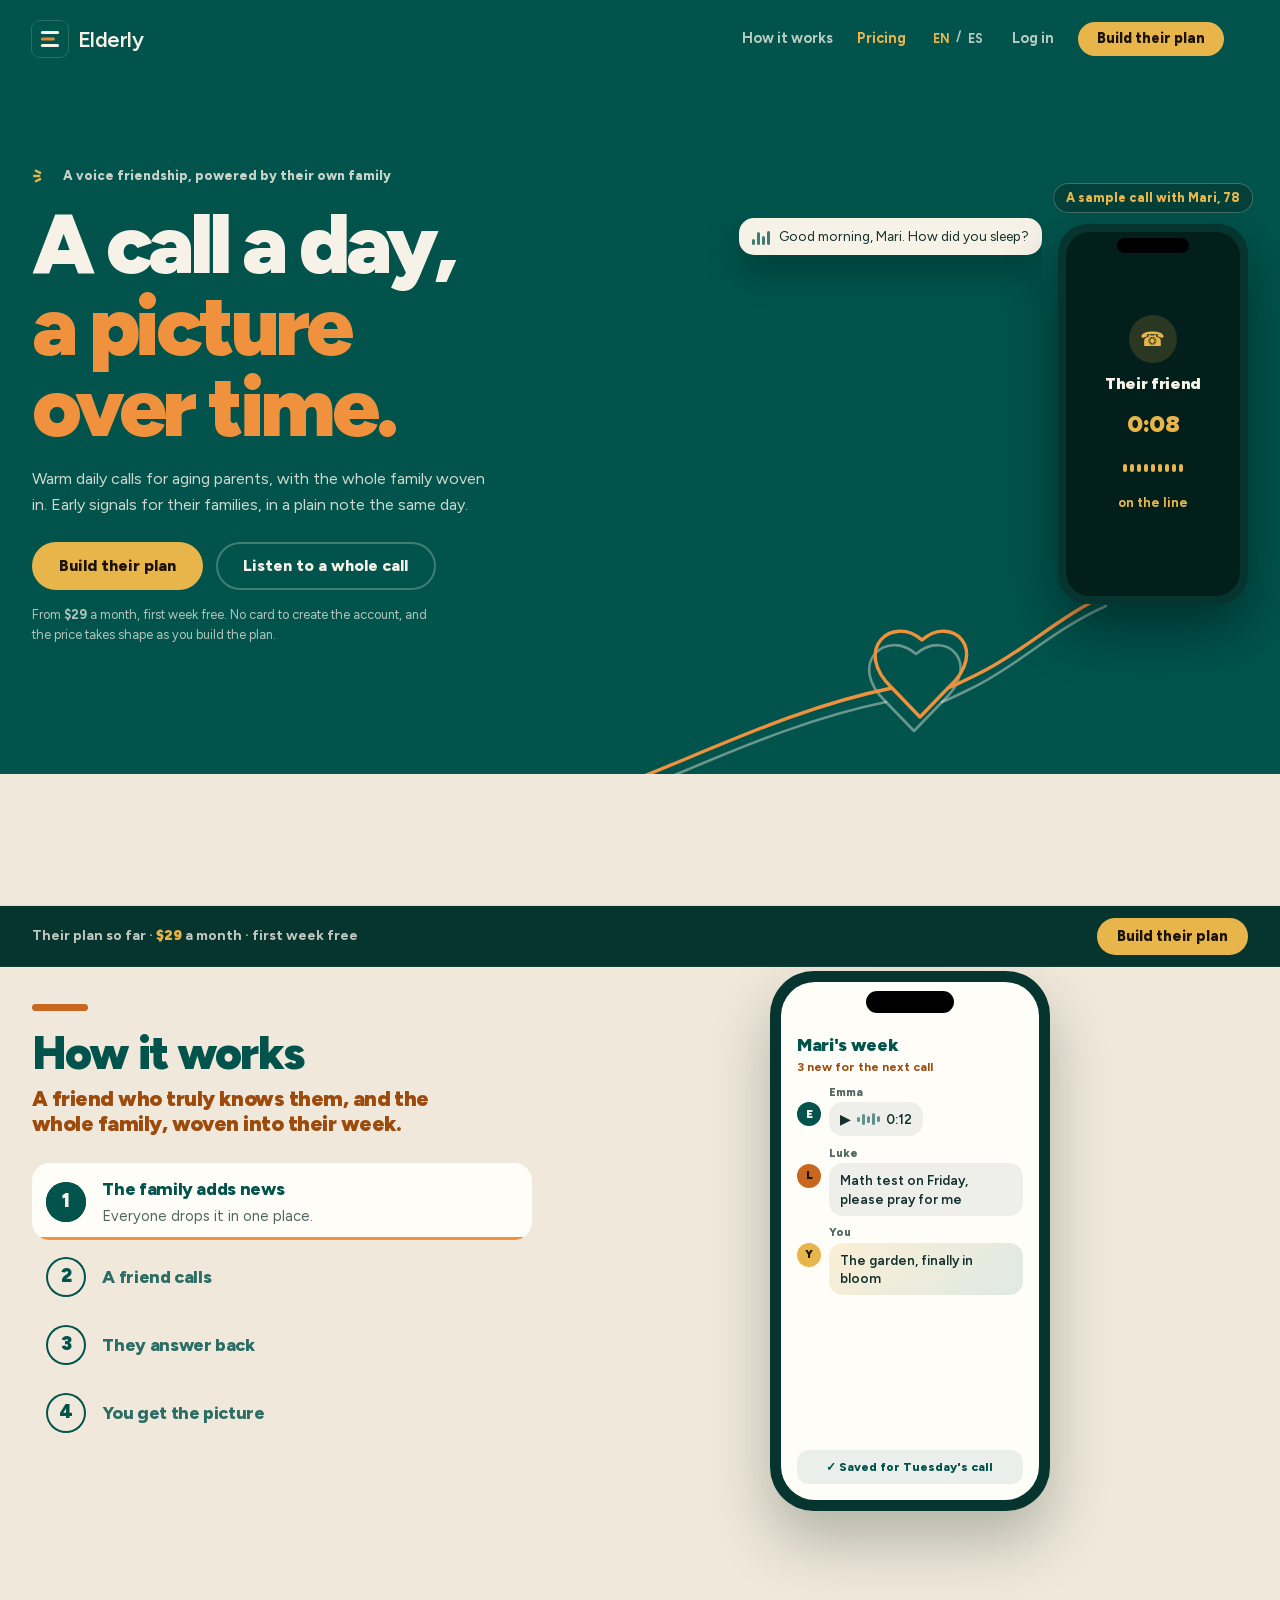
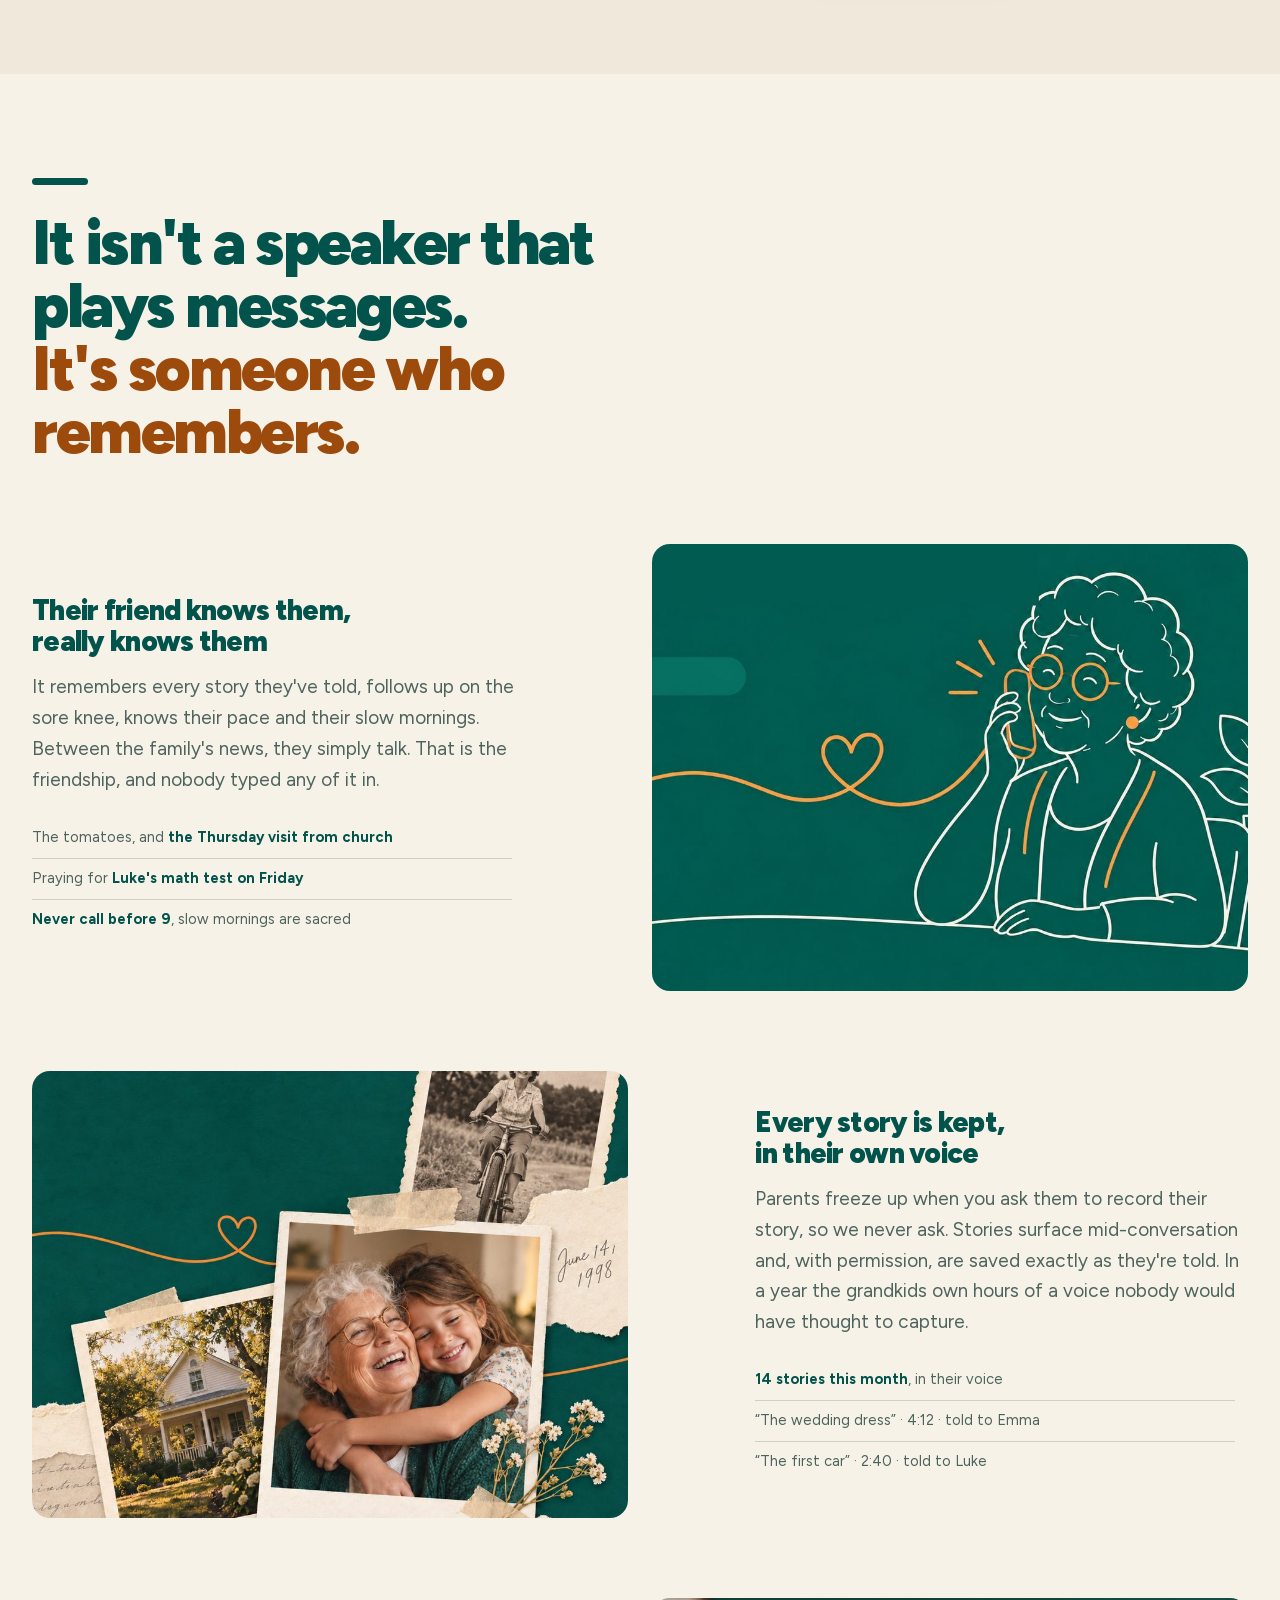
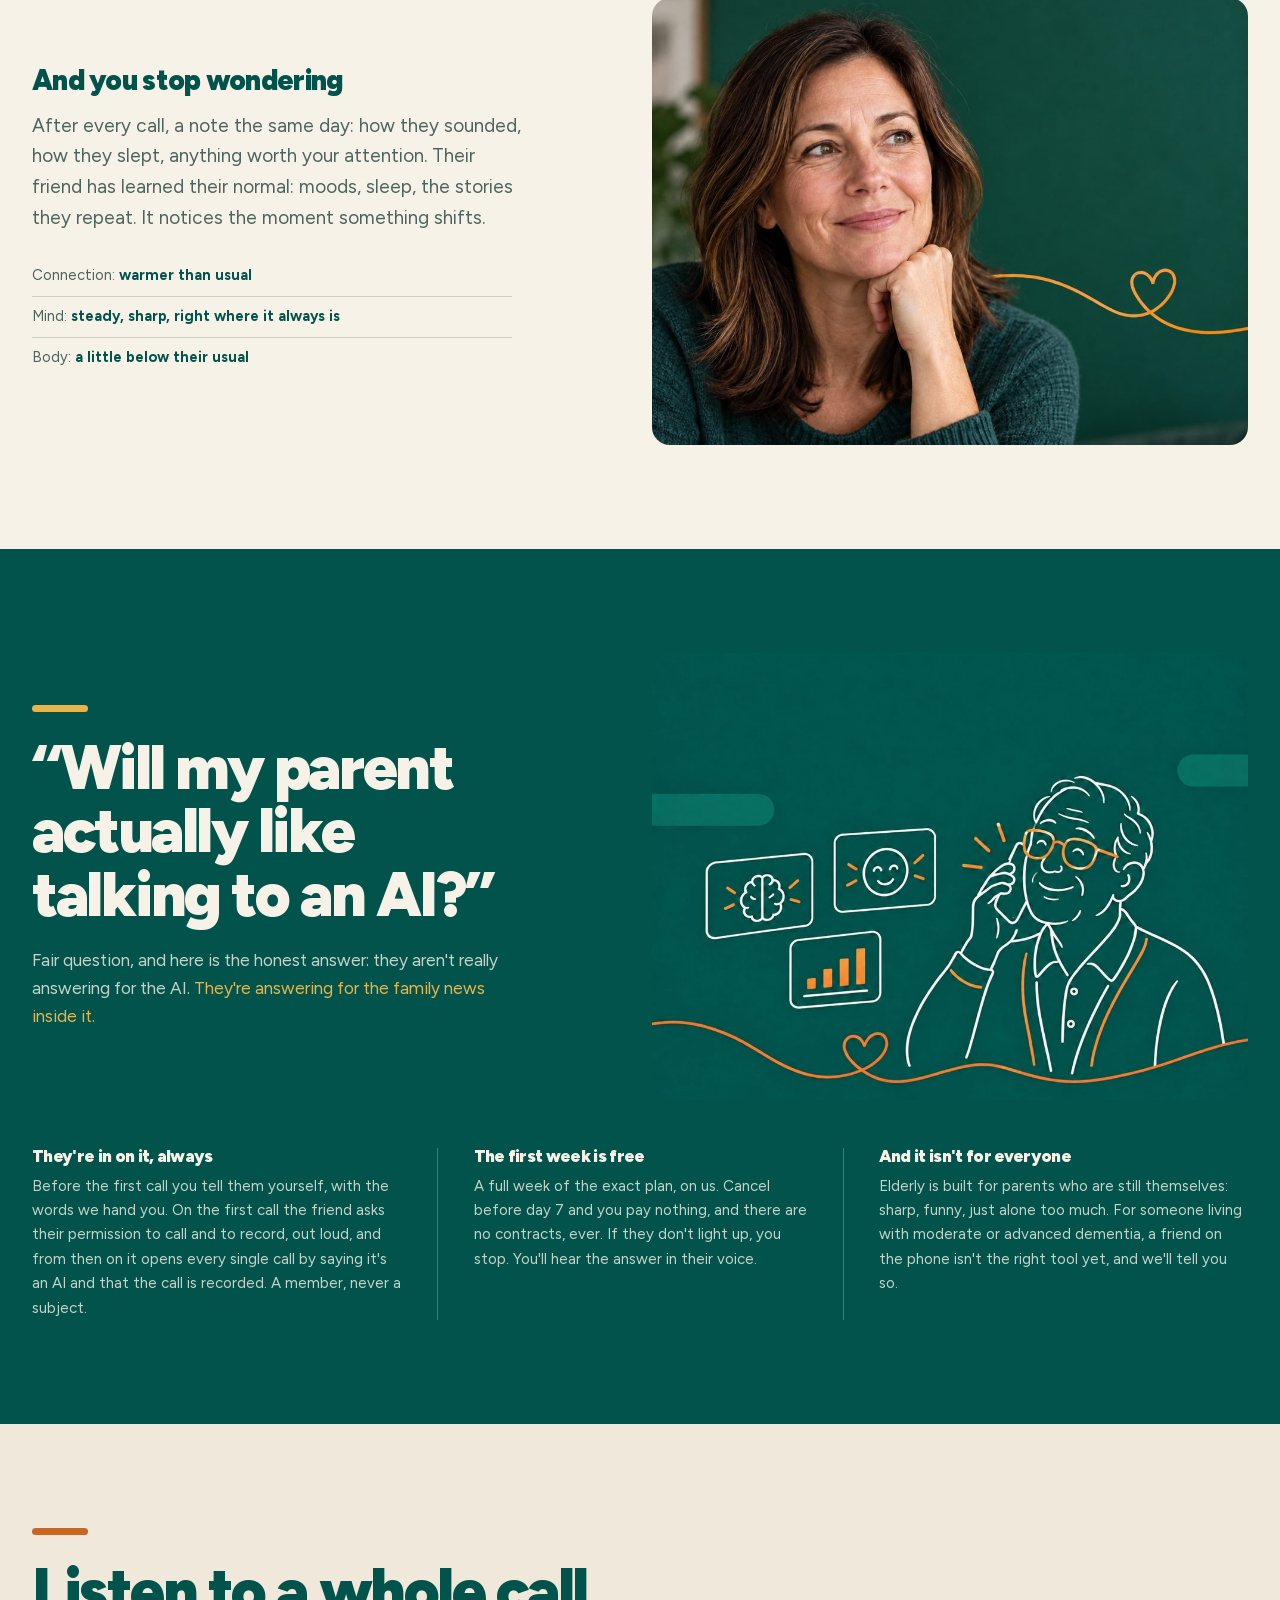
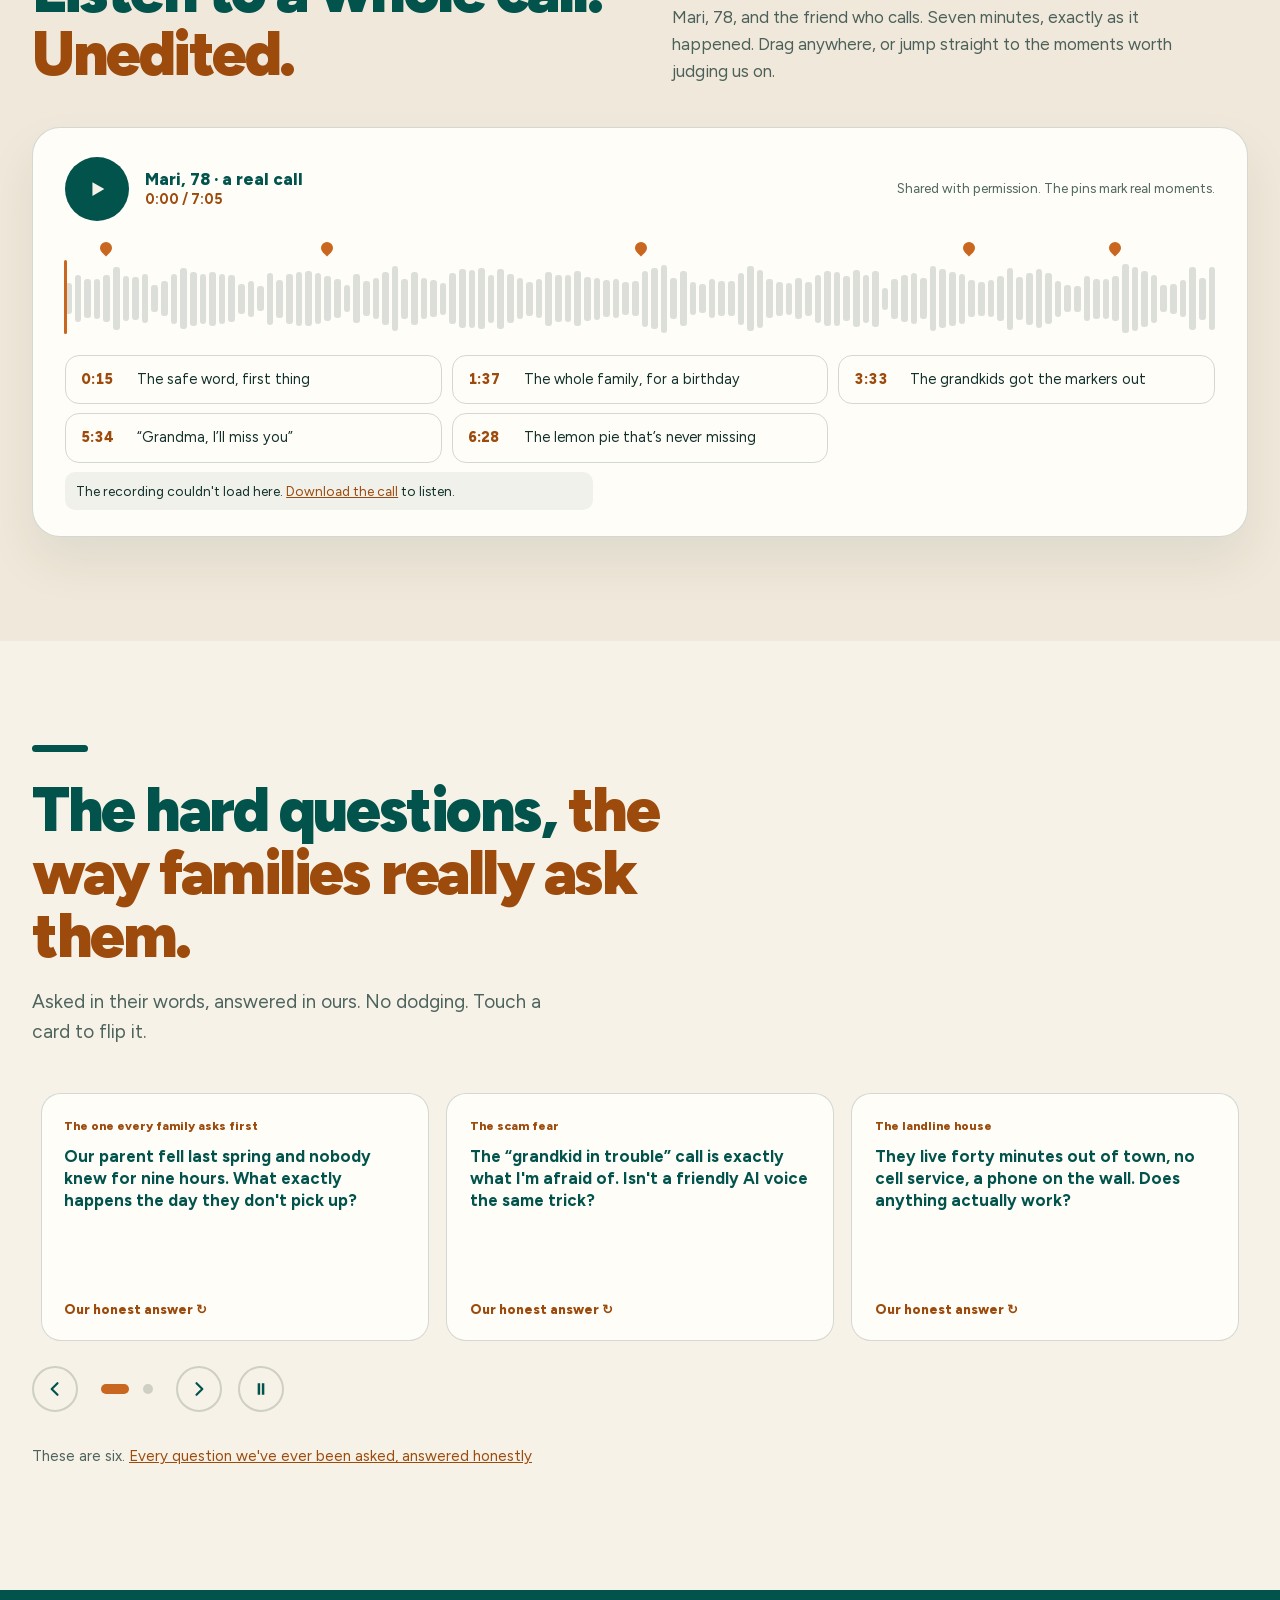
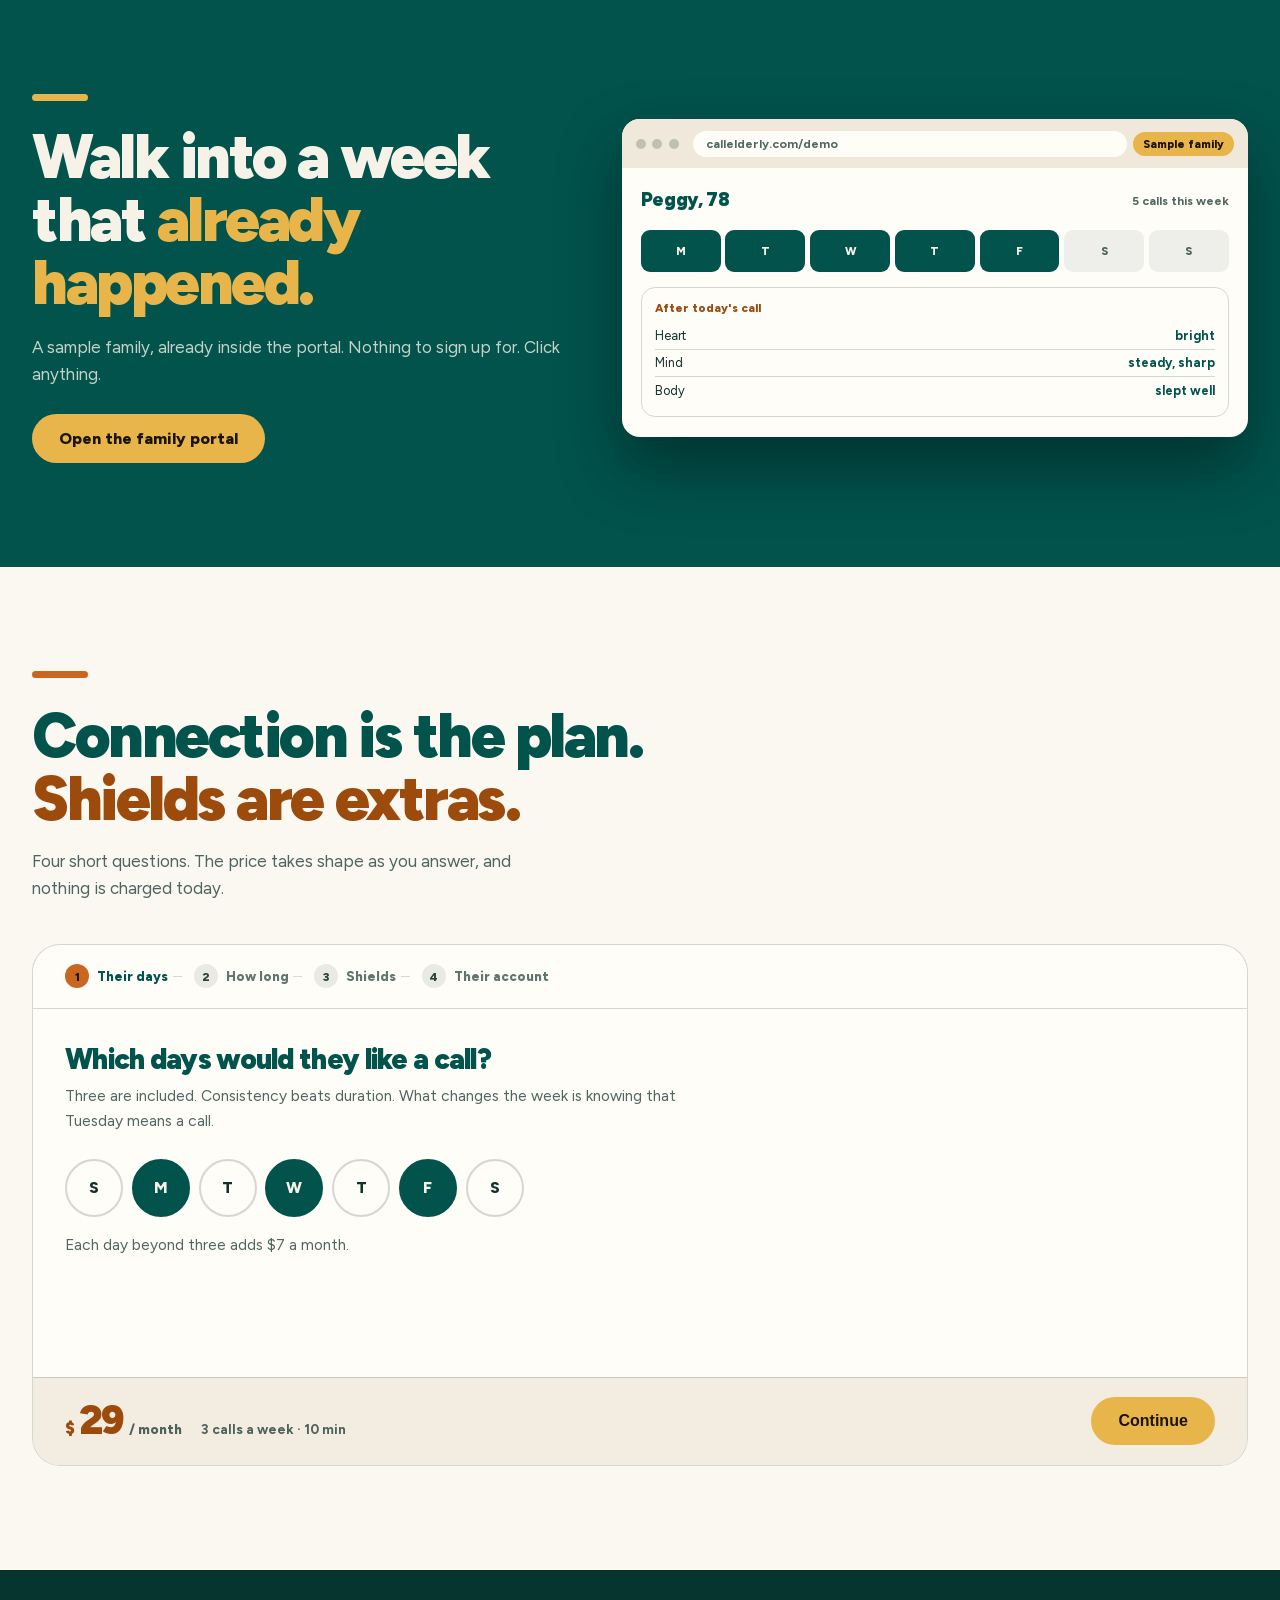
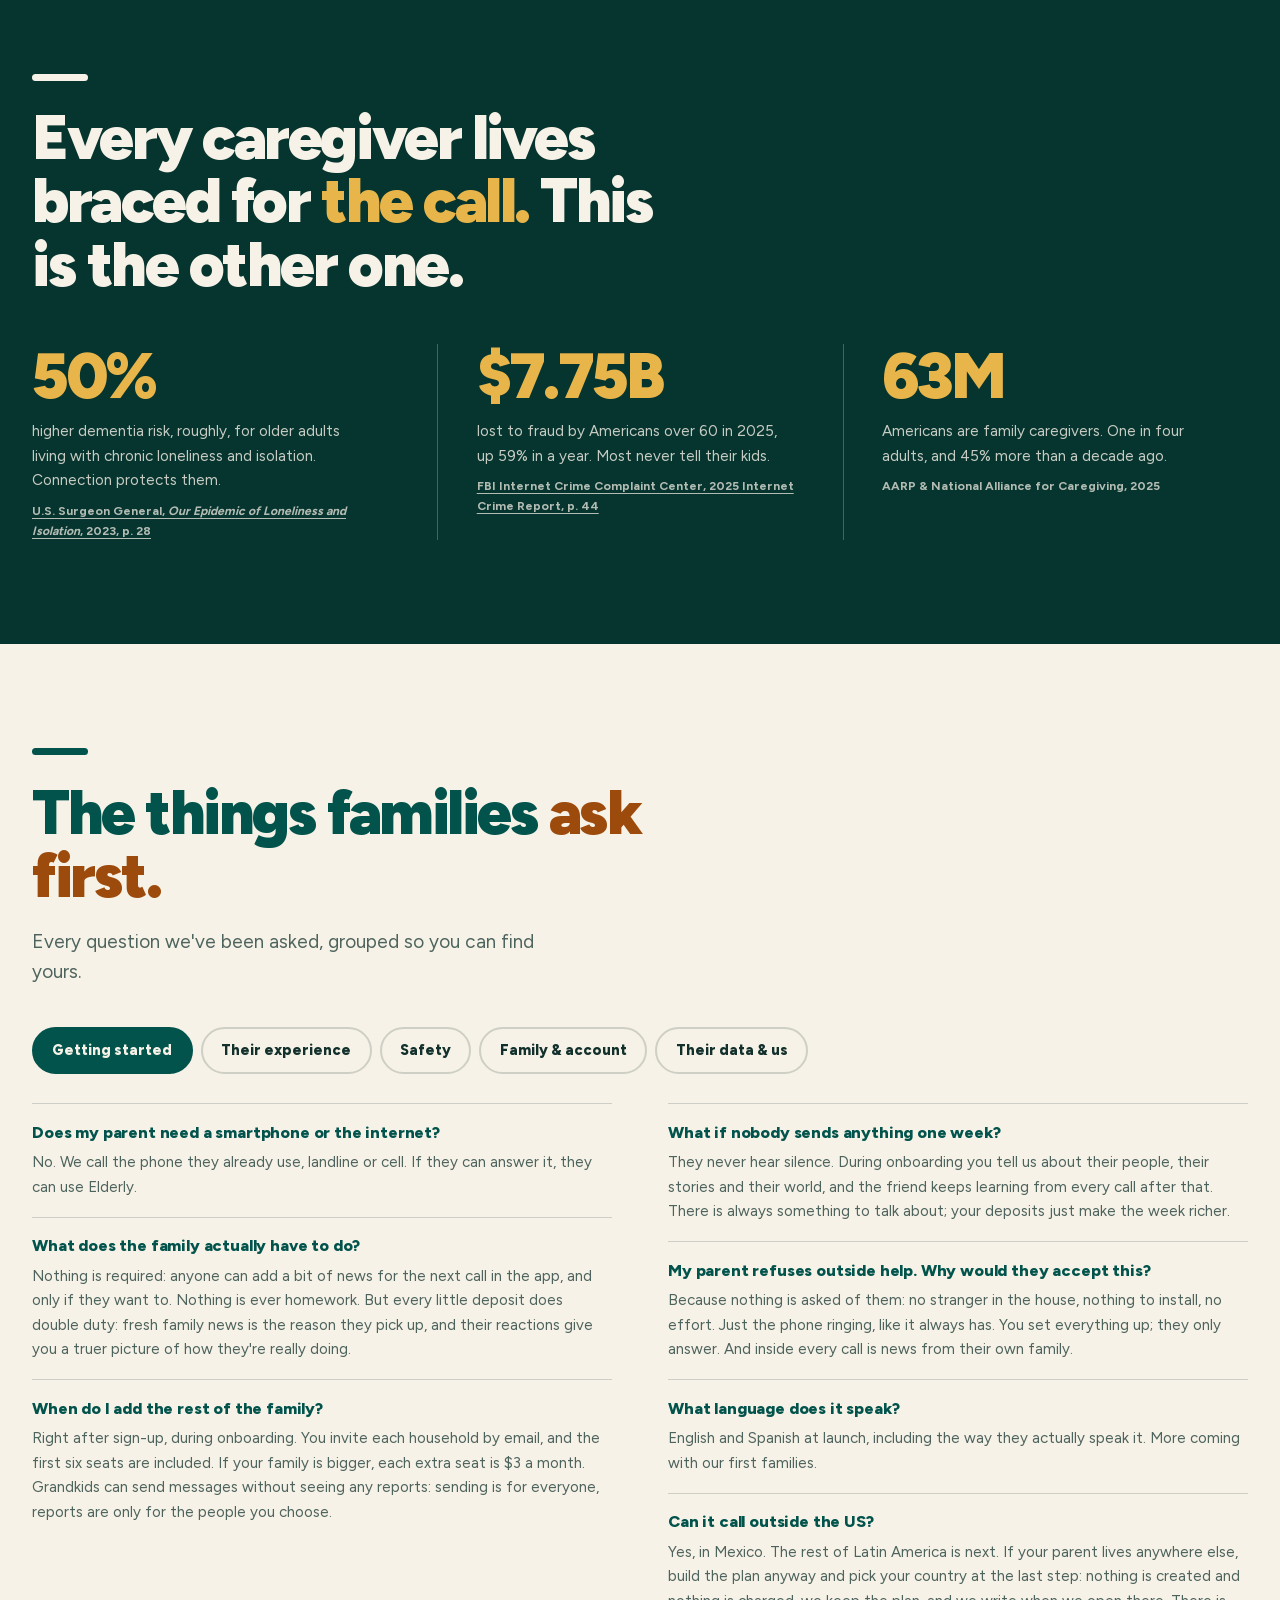
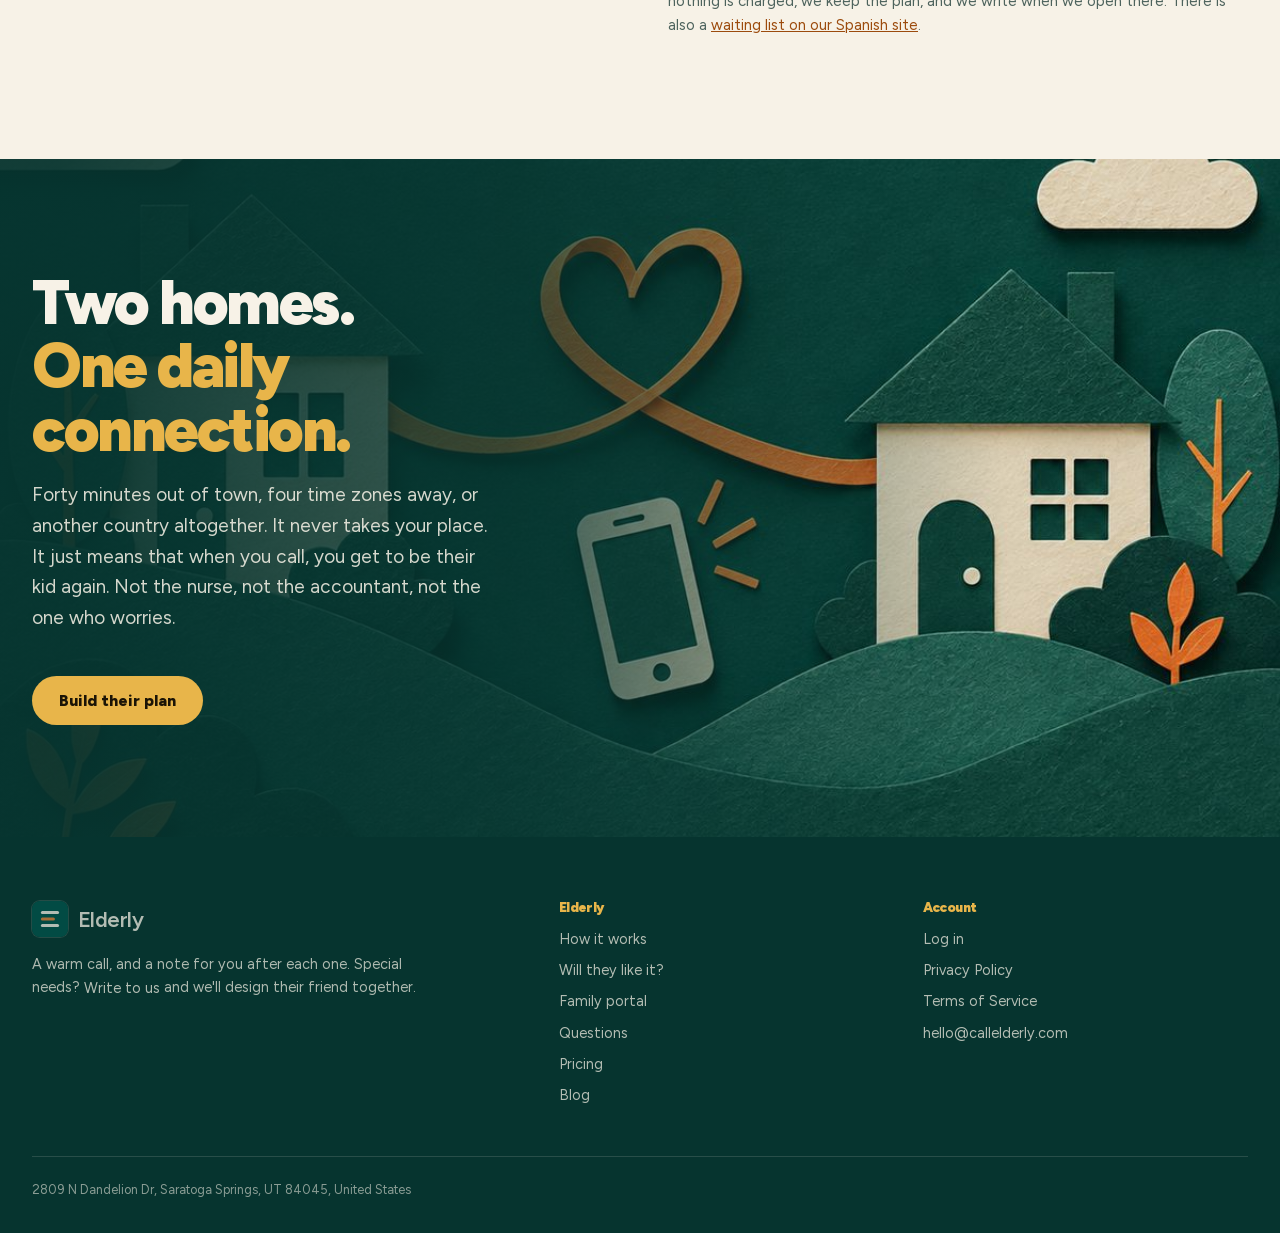
==== commit ce8b6009: "Web: casilla de SMS opcional y sin marcar en el alta y en el armador (A2P 30923) Co-Authored-By: Cla" ====
--- a/index.html
+++ b/index.html
@@ -431,6 +431,11 @@
 form label.chk input{width:22px;height:22px;margin:.1rem 0 0;padding:0;flex:none;accent-color:var(--teal)}
 form label.chk .err{margin-top:.2rem}
 form label.chk.bad span{color:#A8320F}
+/* La casilla de los SMS: letra de texto legal, no de etiqueta. Se tiene que poder leer
+   entera, porque un revisor de los operadores la mira a mano. */
+form label.chk.sms{font-size:.84rem;font-weight:500;line-height:1.5;color:var(--ink-soft);margin:-.1rem 0 1.1rem}
+form label.chk.sms b{color:var(--ink);font-weight:800}
+form label.chk.sms a{color:inherit;text-decoration:underline}
 form .notlive{background:rgba(240,145,62,.14);border-left:4px solid var(--amber-dp);border-radius:12px;padding:.8rem 1rem;margin:0 0 1.1rem;font-size:.88rem;font-weight:700;color:var(--ink)}
 form [hidden]{display:none!important}
 form label.bad input{border-color:#A8320F}
@@ -1226,6 +1231,11 @@
                   <label id="phoneLabel">Your mobile<input name="phone" type="tel" required autocomplete="tel" placeholder="+1 (555) 000-0000"><span class="err"></span></label>
                   <label id="pwLabel">Password<input name="password" type="password" autocomplete="new-password" placeholder="At least 8 characters"><span class="err"></span></label>
                 </div>
+                <!-- El si a los SMS. SIN marcar, SIN required y opcional de verdad: el alta sale igual
+                     sin tildarla. Atarlo al alta hizo que los operadores rechazaran la campana A2P
+                     (error 30923, "forced consent"). Solo se ve cuando se crea una cuenta de verdad
+                     (pais abierto); la de la lista de espera es otra casilla, mas abajo. -->
+                <label class="chk sms" id="smsConsentLabel"><input type="checkbox" id="smsConsent" name="sms_consent"><span><b>Yes, text me alerts about my family member's calls and my verification codes.</b> Optional: leave it unchecked and you can still use Elderly, and we will email you instead. Message frequency varies. No marketing. Message and data rates may apply. Reply STOP to unsubscribe, HELP for help. See our <a href="https://www.callelderly.com/privacy" target="_blank" rel="noopener">Privacy Policy</a> and <a href="https://www.callelderly.com/terms" target="_blank" rel="noopener">Terms</a>.</span></label>
                 <div class="f2">
                   <label>Where do you live?
                     <select name="country" id="acctCountry"><option value="US">United States</option></select>
@@ -1551,6 +1561,8 @@
         notLiveNote=document.getElementById('notLiveNote'),
         waitCbLabel=document.getElementById('waitConsentLabel'),
         waitCb=document.getElementById('waitConsent'),
+        smsCbLabel=document.getElementById('smsConsentLabel'),
+        smsCb=document.getElementById('smsConsent'),
         acctFine=document.getElementById('acctFine'),
         wpriceBox=document.getElementById('wpriceBox'),
         wnote=document.getElementById('wnote');
@@ -1576,6 +1588,10 @@
         if(!vivo) phoneLabel.classList.remove('bad');
       }
       if(waitCbLabel) waitCbLabel.hidden=vivo;
+      /* La del SMS es solo para cuentas de verdad. En la lista de espera no hay cuenta a
+         la que atar el si, y ahi ya esta la otra casilla. */
+      if(smsCbLabel) smsCbLabel.hidden=!vivo;
+      if(!vivo && smsCb) smsCb.checked=false;
       if(notLiveNote){
         notLiveNote.hidden=vivo;
         if(!vivo) notLiveNote.textContent='Elderly does not call there yet, so nothing is created today and no password is needed. We keep the plan you built and how to reach you, and we write when we open.';
@@ -1778,7 +1794,10 @@
         relationship:f('who'), country:paisReal()||'US', elder_name:f('hername'),
         calls_per_week:selectedDays().length, call_length:packDelLargo(),
         specialties:shields.filter(function(c){ return c.checked && c.dataset.spec; }).map(function(c){ return c.dataset.spec; }).join(','), voice_kept:!!document.getElementById('sh-voice').checked,
-        days:selectedDays().map(function(b){ return b.dataset.day; }).sort().join(',')
+        days:selectedDays().map(function(b){ return b.dataset.day; }).sort().join(','),
+        /* El valor REAL de la casilla, nunca un true escrito a mano. Sin tildar el alta
+           sale igual y solo escribimos por email. */
+        sms_consent:!!(smsCb && smsCb.checked && smsCbLabel && !smsCbLabel.hidden)
       };
     }
     function decir(msg, mal){
